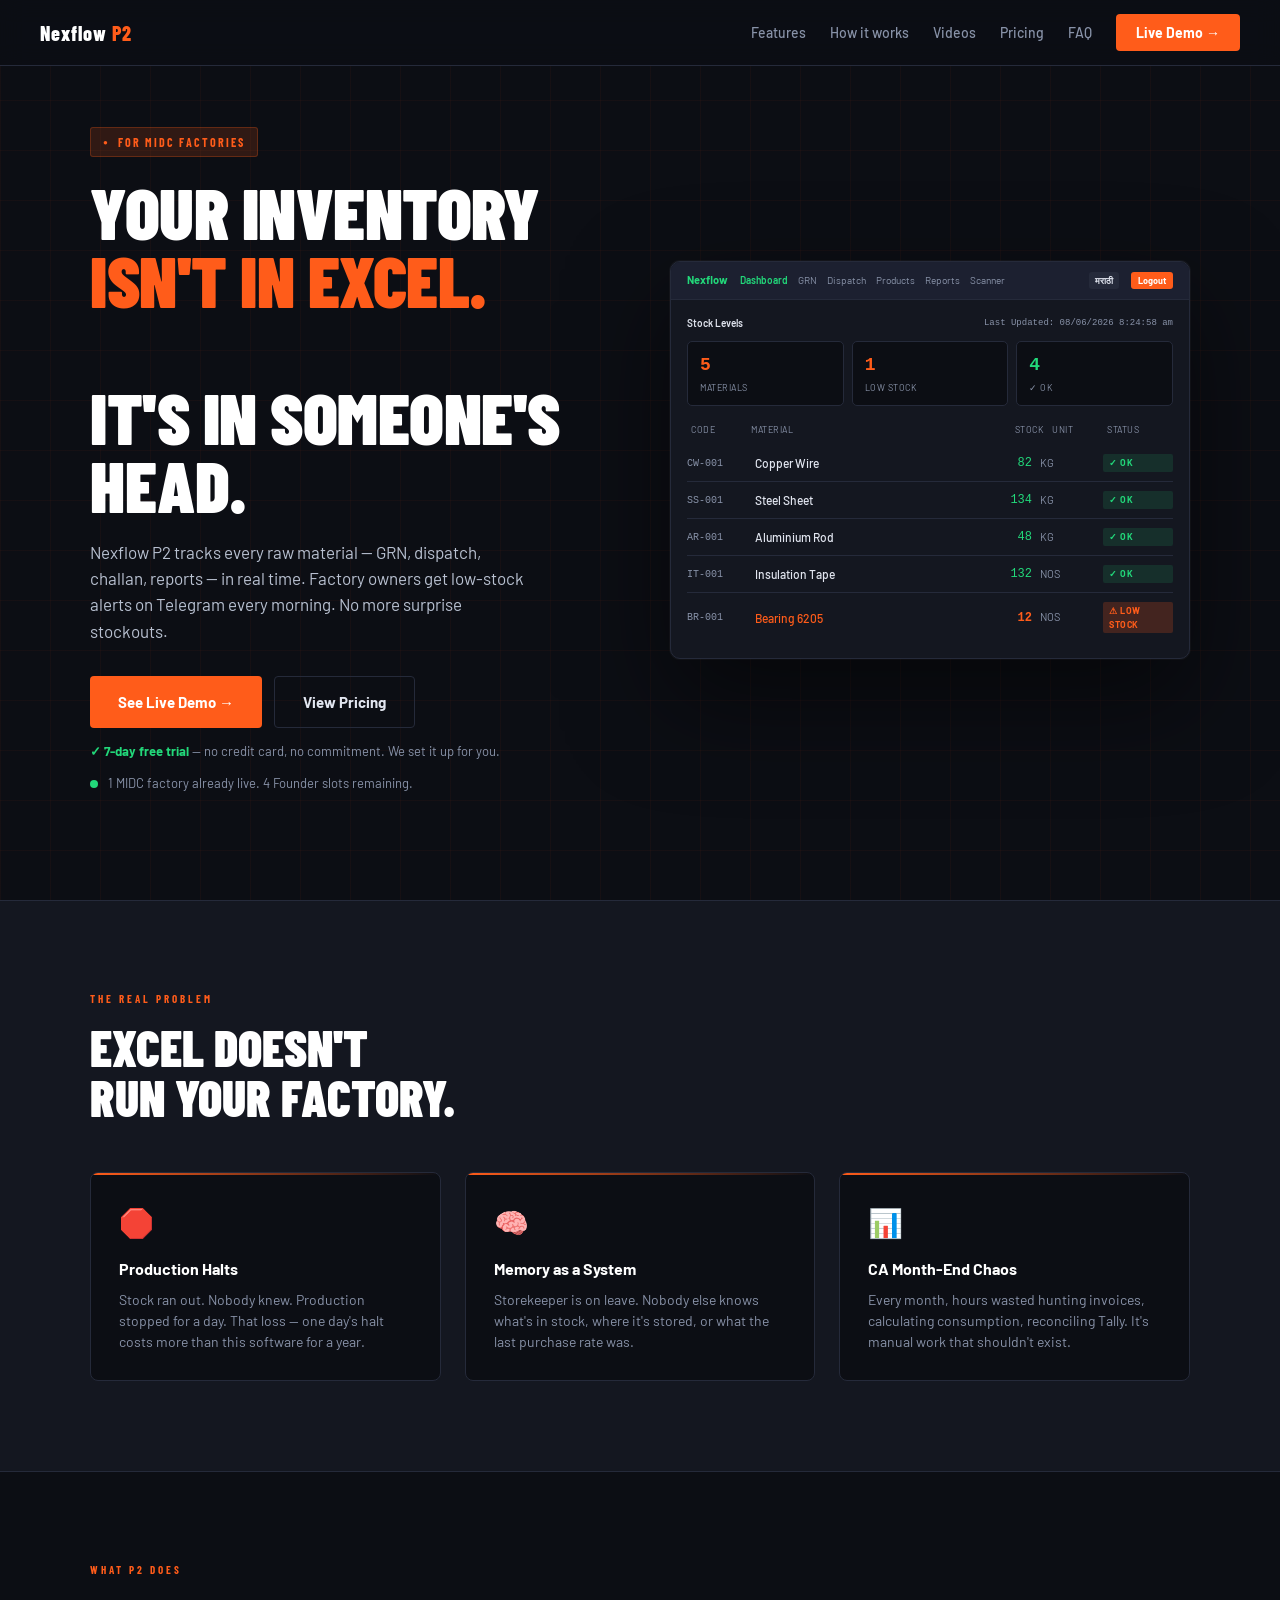
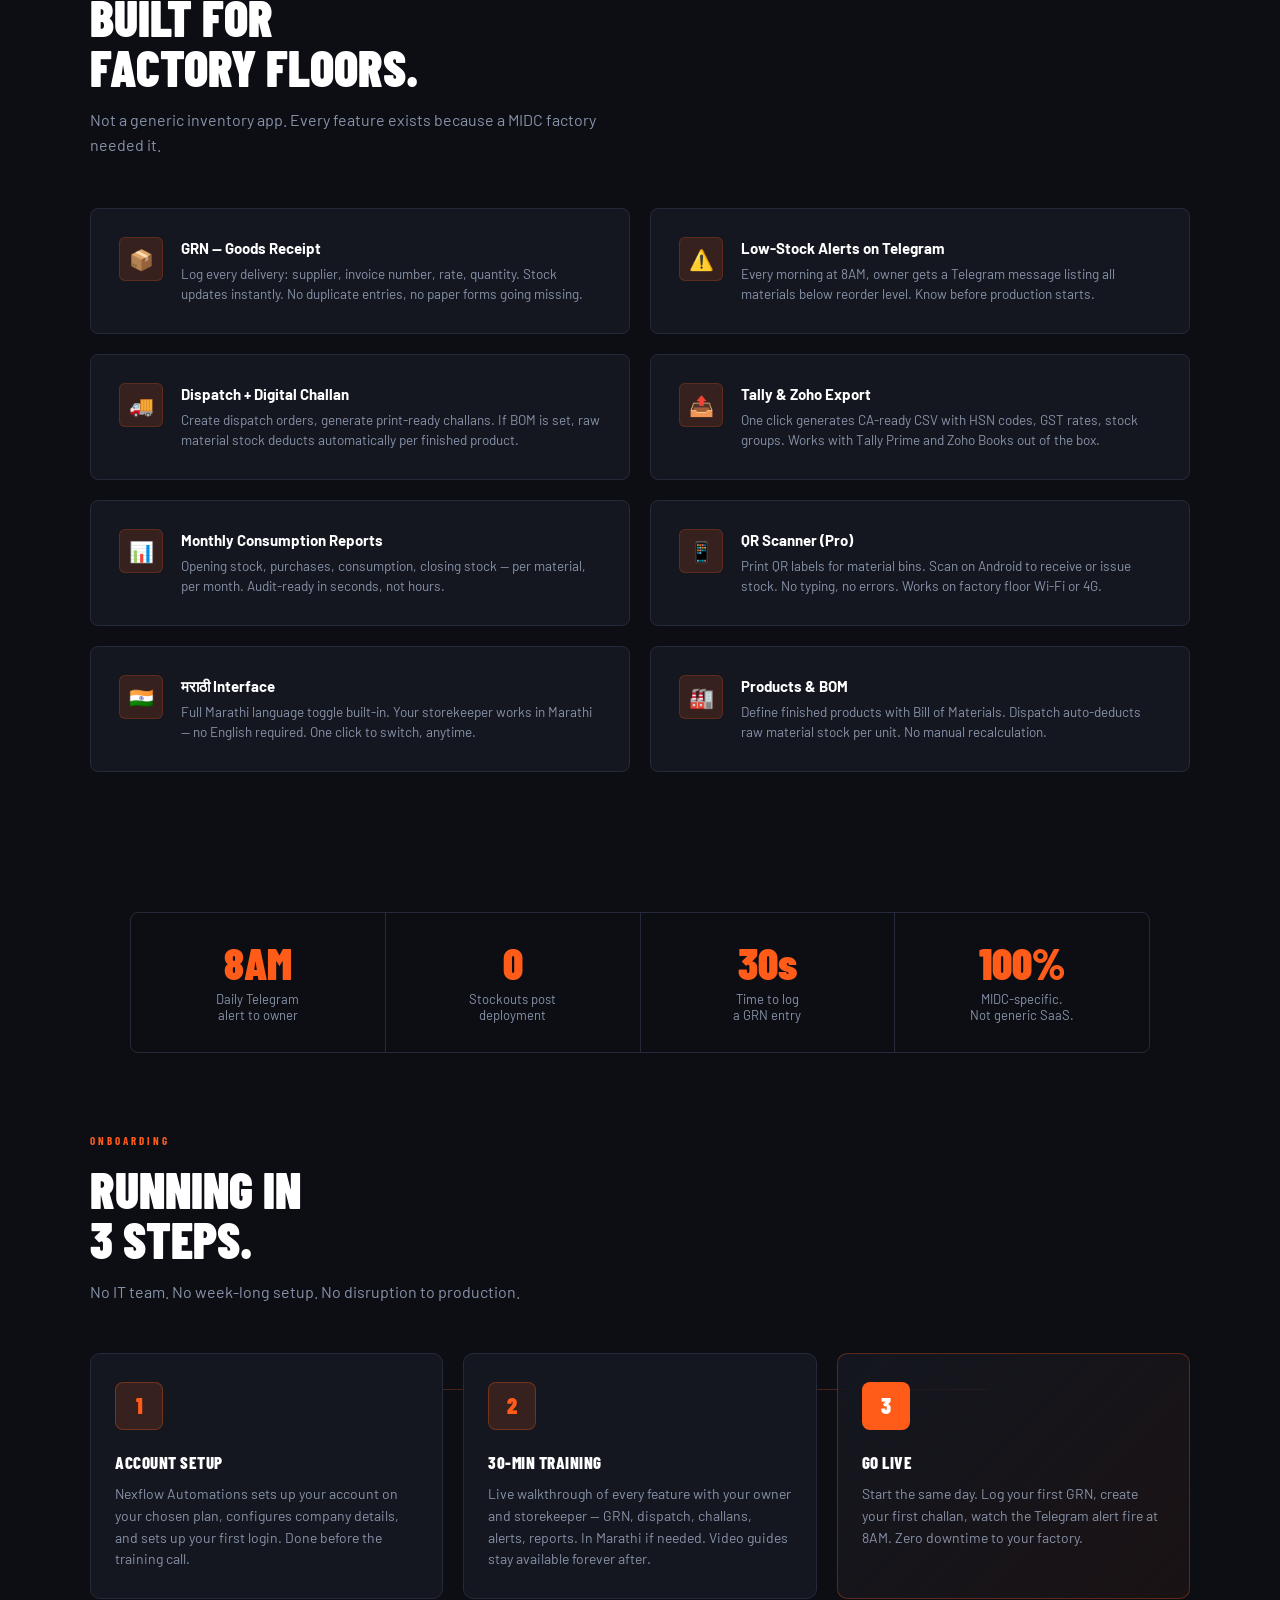
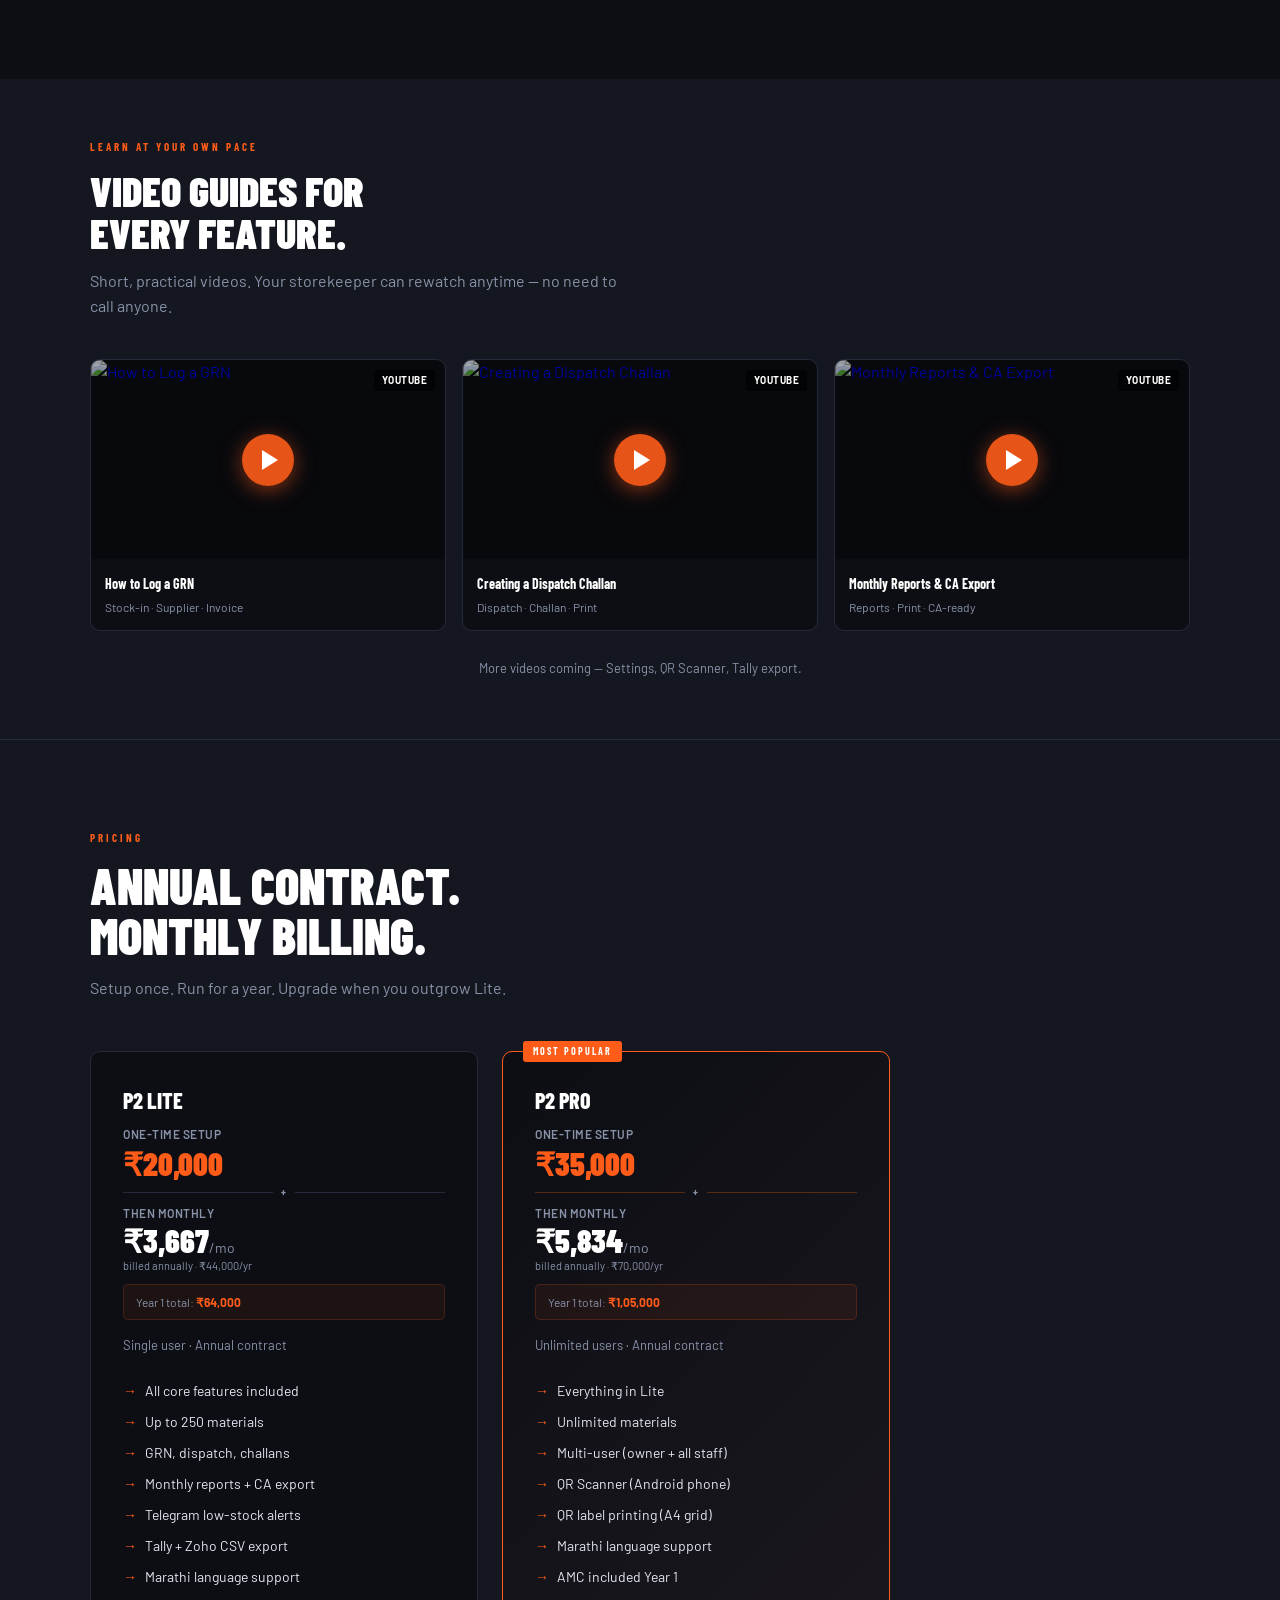
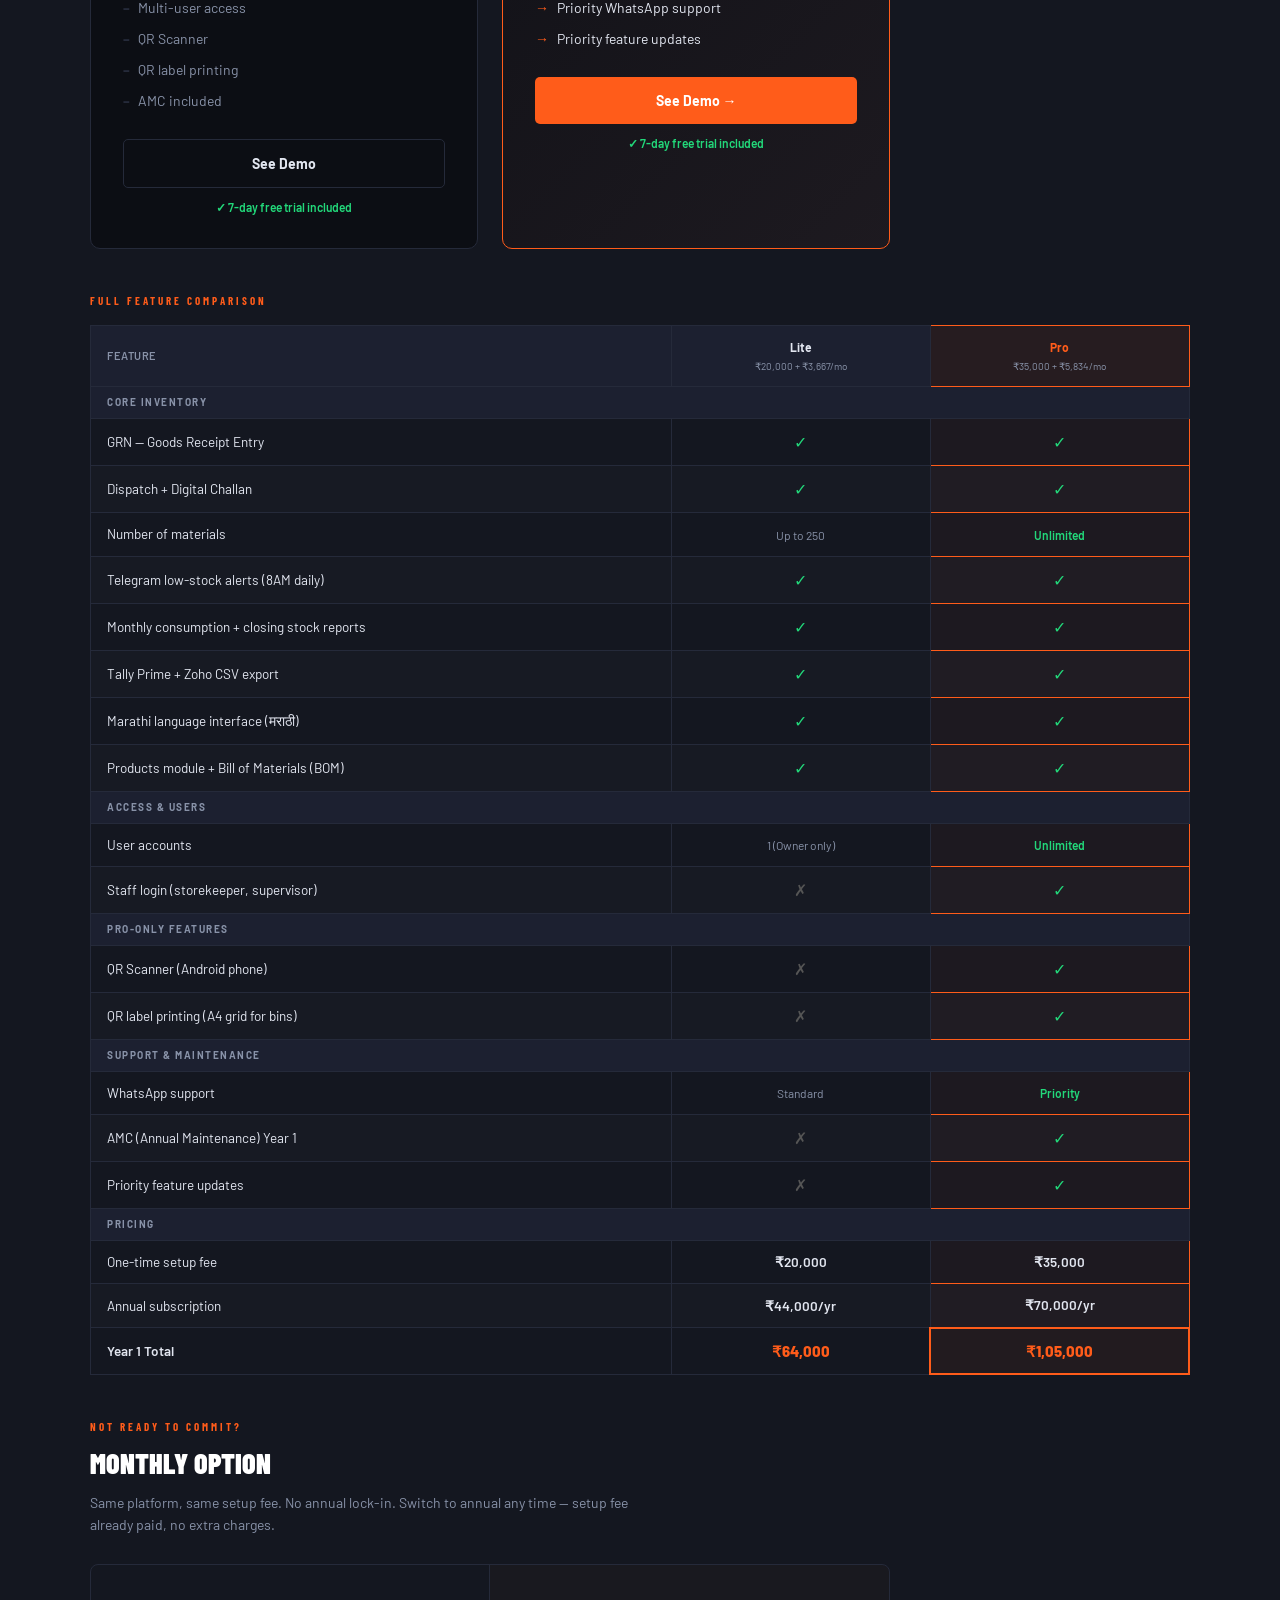
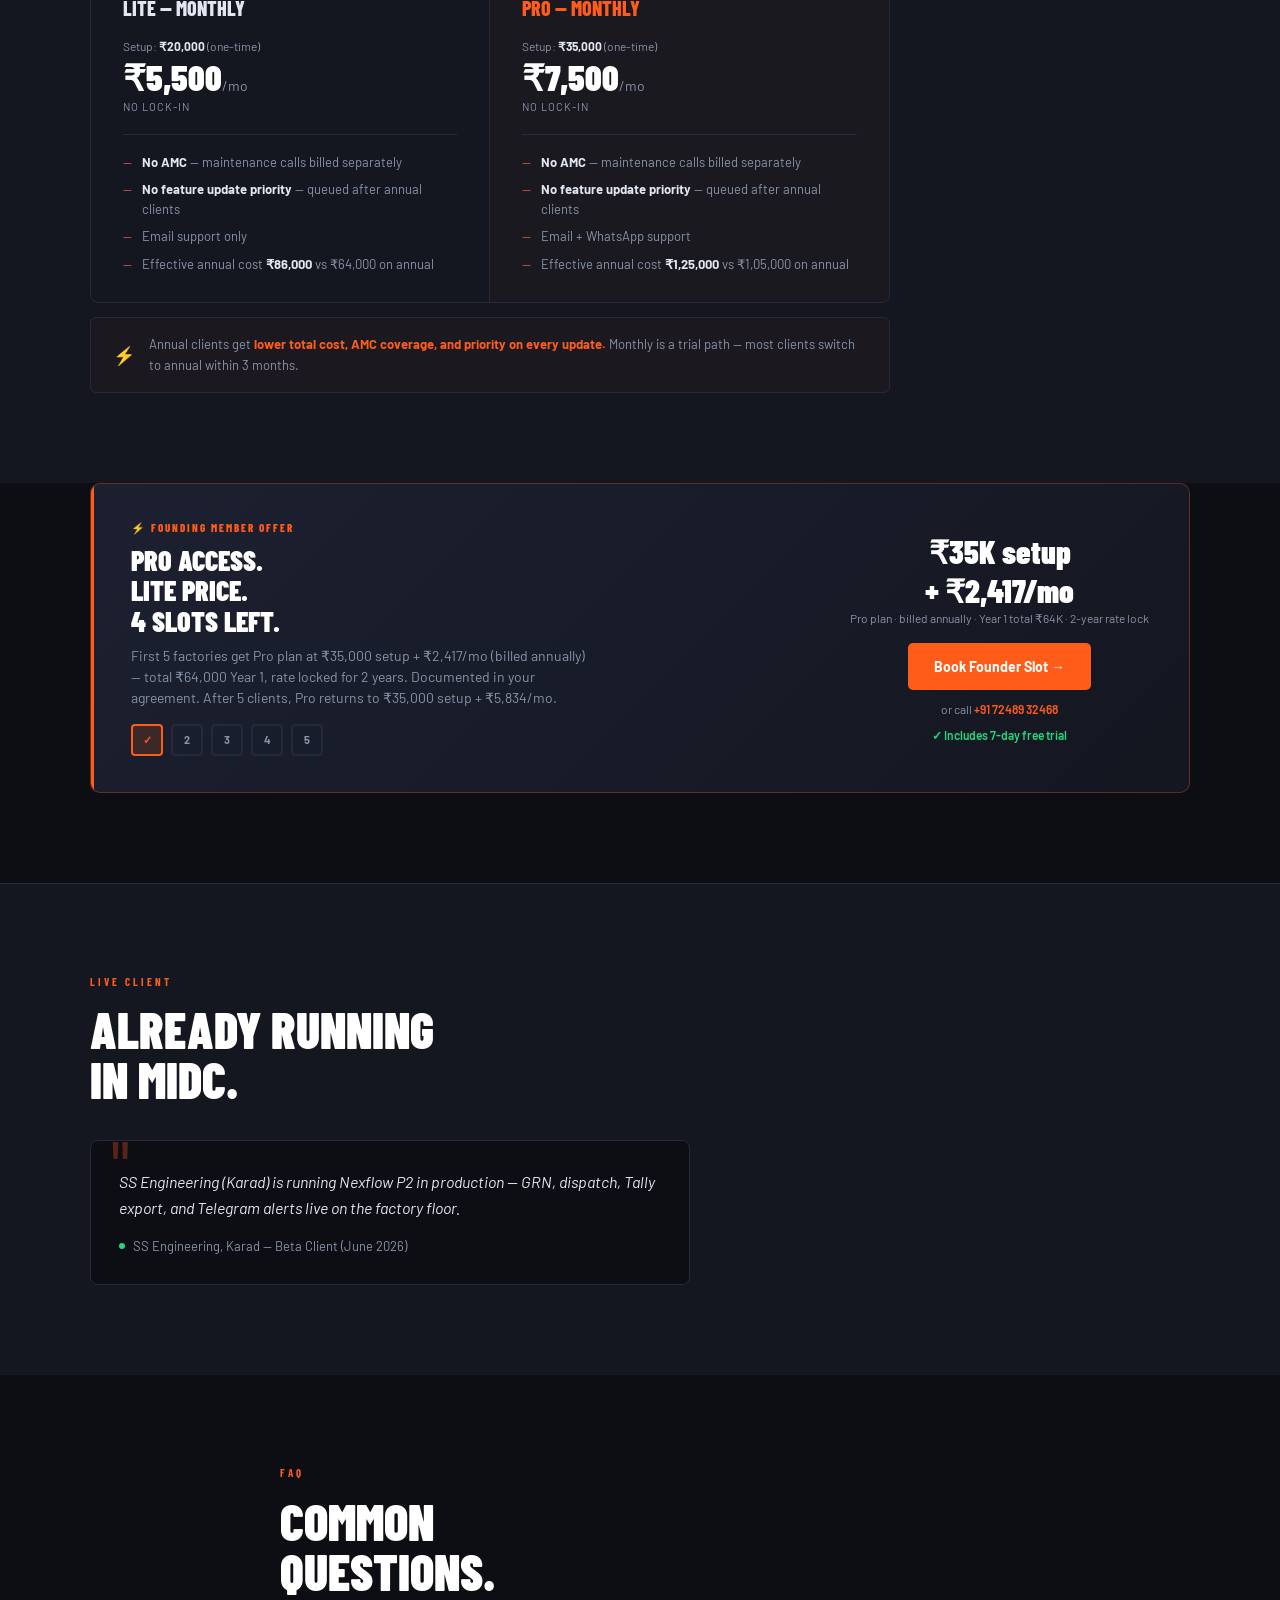
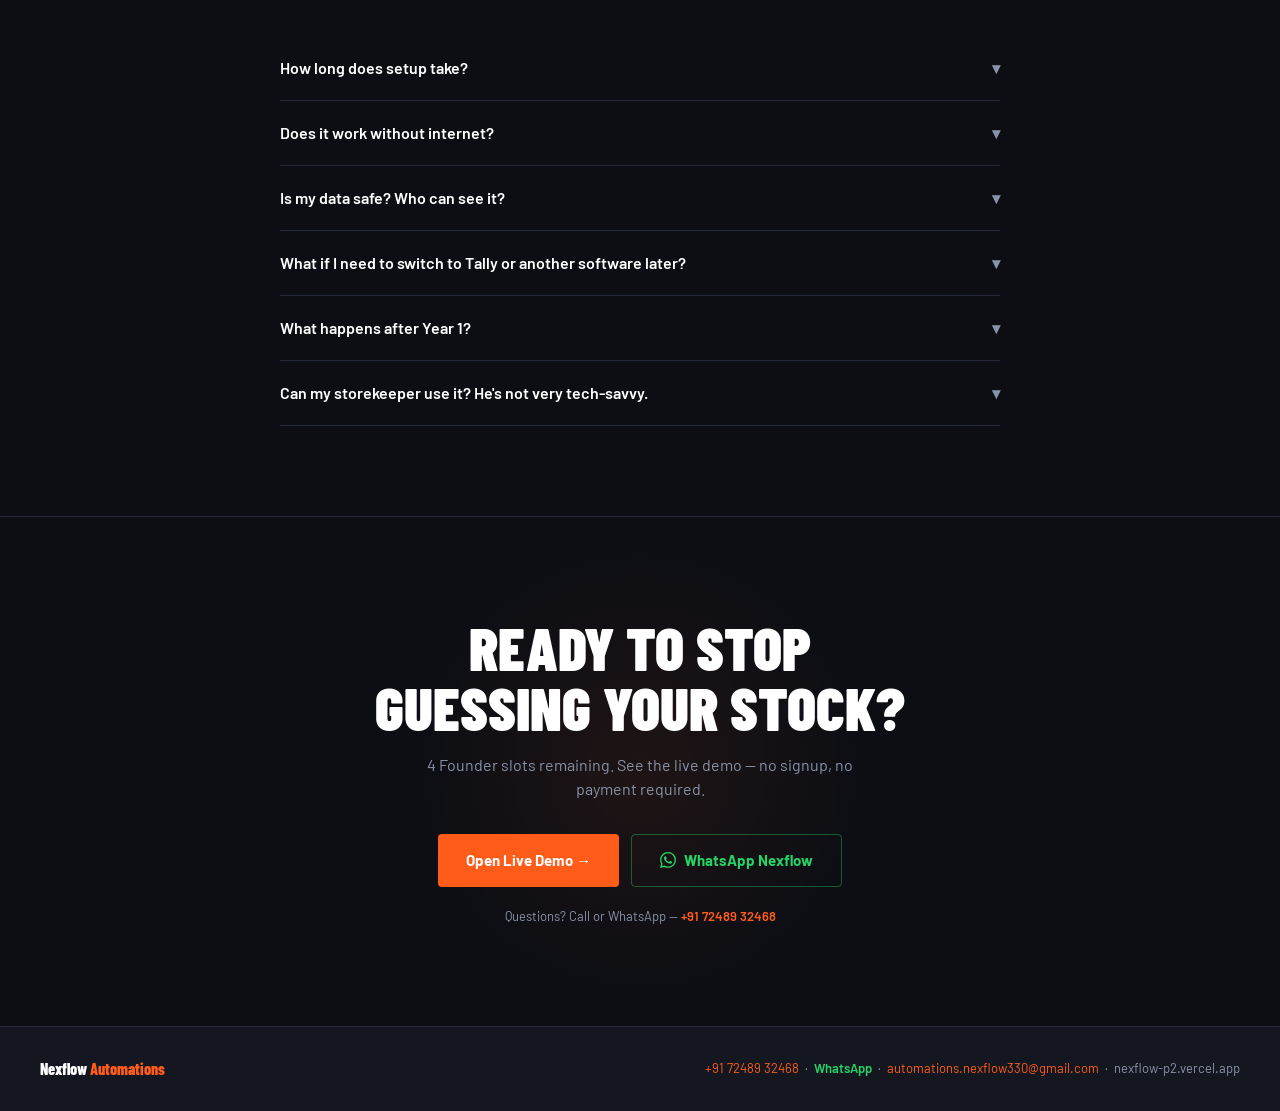
==== index.html @ a116bdf0 "Update index.html with pricing cards" ====
<!DOCTYPE html>
<html lang="en">
<head>
<meta charset="UTF-8">
<meta name="viewport" content="width=device-width, initial-scale=1.0">
<title>Nexflow P2 — Raw Material Tracker for MIDC Factories</title>
<meta name="description" content="Stop losing money to stockouts and ghost inventory. Raw Material & Inventory Tracker built for MIDC manufacturing factories.">
<style>
  @import url('https://fonts.googleapis.com/css2?family=Barlow:ital,wght@0,400;0,500;0,600;0,700;0,800;0,900;1,700&family=Barlow+Condensed:wght@500;600;700;800;900&display=swap');

  :root {
    --bg: #0c0e14;
    --surface: #141720;
    --surface2: #1c2030;
    --border: #252a3a;
    --orange: #ff5c1a;
    --orange2: #e84400;
    --orange-glow: rgba(255,92,26,0.15);
    --text: #e2e6f0;
    --mid: #8892a8;
    --light: #b8c0d0;
    --white: #ffffff;
    --green: #22d87a;
    --font: 'Barlow', sans-serif;
    --condensed: 'Barlow Condensed', sans-serif;
  }

  * { margin: 0; padding: 0; box-sizing: border-box; }
  html { scroll-behavior: smooth; }
  
  body {
    background: var(--bg);
    color: var(--text);
    font-family: var(--font);
    overflow-x: hidden;
    line-height: 1.5;
  }

  /* NAV */
  nav {
    position: fixed;
    top: 0; left: 0; right: 0;
    z-index: 100;
    padding: 14px 40px;
    display: flex;
    align-items: center;
    justify-content: space-between;
    background: rgba(12,14,20,0.9);
    backdrop-filter: blur(12px);
    border-bottom: 1px solid var(--border);
  }
  .nav-logo {
    font-family: var(--condensed);
    font-weight: 800;
    font-size: 20px;
    color: var(--white);
    letter-spacing: 1px;
    text-decoration: none;
  }
  .nav-logo span { color: var(--orange); }
  .nav-links { display: flex; align-items: center; gap: 24px; }
  .nav-links a {
    color: var(--mid);
    text-decoration: none;
    font-size: 14px;
    font-weight: 500;
    transition: color 0.2s;
  }
  .nav-links a:hover { color: var(--text); }
  .nav-cta {
    background: var(--orange);
    color: white !important;
    padding: 8px 20px;
    border-radius: 4px;
    font-weight: 700 !important;
    transition: background 0.2s !important;
  }
  .nav-cta:hover { background: var(--orange2) !important; color: white !important; }

  /* HERO */
  .hero {
    min-height: 100vh;
    display: flex;
    align-items: center;
    padding: 100px 40px 80px;
    position: relative;
    overflow: hidden;
  }

  /* Grid texture */
  .hero::before {
    content: '';
    position: absolute;
    inset: 0;
    background-image:
      linear-gradient(rgba(255,92,26,0.04) 1px, transparent 1px),
      linear-gradient(90deg, rgba(255,92,26,0.04) 1px, transparent 1px);
    background-size: 50px 50px;
    pointer-events: none;
  }

  .hero-inner {
    max-width: 1100px;
    margin: 0 auto;
    width: 100%;
    display: grid;
    grid-template-columns: 1fr 1fr;
    gap: 60px;
    align-items: center;
    position: relative;
    z-index: 1;
  }

  .hero-eyebrow {
    display: inline-flex;
    align-items: center;
    gap: 8px;
    font-family: var(--condensed);
    font-size: 12px;
    font-weight: 700;
    letter-spacing: 2px;
    text-transform: uppercase;
    color: var(--orange);
    background: var(--orange-glow);
    border: 1px solid rgba(255,92,26,0.25);
    padding: 5px 12px;
    border-radius: 3px;
    margin-bottom: 20px;
  }
  .hero-eyebrow::before { content: '●'; font-size: 8px; animation: blink 1.5s infinite; }
  @keyframes blink { 0%,100%{opacity:1} 50%{opacity:0.2} }

  .hero-headline {
    font-family: var(--condensed);
    font-weight: 900;
    font-size: clamp(42px, 6vw, 72px);
    line-height: 0.95;
    color: var(--white);
    letter-spacing: -0.5px;
    margin-bottom: 20px;
    text-transform: uppercase;
  }
  .hero-headline em {
    color: var(--orange);
    font-style: normal;
    display: block;
  }

  .hero-sub {
    font-size: 17px;
    color: var(--light);
    line-height: 1.55;
    margin-bottom: 32px;
    font-weight: 400;
    max-width: 440px;
  }

  .hero-actions { display: flex; gap: 12px; flex-wrap: wrap; }
  .btn-hero {
    display: inline-flex;
    align-items: center;
    gap: 8px;
    padding: 14px 28px;
    border-radius: 4px;
    font-family: var(--font);
    font-size: 15px;
    font-weight: 700;
    cursor: pointer;
    text-decoration: none;
    transition: all 0.2s;
    border: none;
  }
  .btn-hero-primary {
    background: var(--orange);
    color: white;
  }
  .btn-hero-primary:hover { background: var(--orange2); transform: translateY(-1px); box-shadow: 0 8px 30px rgba(255,92,26,0.35); }
  .btn-hero-ghost {
    background: none;
    color: var(--text);
    border: 1px solid var(--border);
  }
  .btn-hero-ghost:hover { border-color: var(--mid); }

  /* HERO VISUAL */
  .hero-visual {
    position: relative;
  }
  .dashboard-mock {
    background: var(--surface);
    border: 1px solid var(--border);
    border-radius: 10px;
    overflow: hidden;
    box-shadow: 0 40px 100px rgba(0,0,0,0.5), 0 0 0 1px rgba(255,255,255,0.04);
  }
  .mock-topbar {
    background: var(--surface2);
    padding: 10px 16px;
    display: flex;
    align-items: center;
    gap: 8px;
    border-bottom: 1px solid var(--border);
  }
  .mock-dot { width: 9px; height: 9px; border-radius: 50%; }
  .mock-url {
    background: var(--bg);
    border-radius: 4px;
    padding: 4px 12px;
    font-size: 11px;
    color: var(--mid);
    font-family: monospace;
    flex: 1;
    text-align: center;
  }
  .mock-body { padding: 16px; }
  .mock-title { font-family: var(--condensed); font-weight: 700; font-size: 13px; color: var(--white); margin-bottom: 12px; letter-spacing: 0.5px; text-transform: uppercase; }
  .mock-row {
    display: grid;
    grid-template-columns: 1fr auto auto;
    align-items: center;
    gap: 8px;
    padding: 9px 0;
    border-bottom: 1px solid var(--border);
    font-size: 12px;
  }
  .mock-row:last-child { border-bottom: none; }
  .mock-mat { color: var(--text); font-weight: 500; }
  .mock-stock { font-family: monospace; font-size: 12px; }
  .mock-stock.low { color: var(--orange); font-weight: 700; }
  .mock-stock.ok { color: var(--green); }
  .mock-badge {
    font-size: 9px;
    font-weight: 700;
    padding: 2px 6px;
    border-radius: 2px;
    text-transform: uppercase;
    letter-spacing: 0.5px;
  }
  .mock-badge.alert { background: rgba(255,92,26,0.2); color: var(--orange); }
  .mock-badge.good { background: rgba(34,216,122,0.12); color: var(--green); }
  .mock-stat-row {
    display: grid;
    grid-template-columns: repeat(3, 1fr);
    gap: 8px;
    margin-bottom: 12px;
  }
  .mock-stat {
    background: var(--bg);
    border-radius: 5px;
    padding: 10px 12px;
    border: 1px solid var(--border);
  }
  .mock-stat-num { font-family: monospace; font-size: 18px; font-weight: 700; color: var(--orange); }
  .mock-stat-lbl { font-size: 9px; color: var(--mid); text-transform: uppercase; margin-top: 2px; letter-spacing: 0.5px; }

  /* GLOW behind mock */
  .hero-visual::before {
    content: '';
    position: absolute;
    width: 300px; height: 300px;
    background: radial-gradient(circle, rgba(255,92,26,0.2) 0%, transparent 70%);
    top: 50%; left: 50%;
    transform: translate(-50%, -50%);
    pointer-events: none;
    z-index: -1;
  }

  .hero-clients {
    display: flex;
    align-items: center;
    gap: 10px;
    margin-top: 24px;
    font-size: 13px;
    color: var(--mid);
  }
  .client-dot { width: 8px; height: 8px; border-radius: 50%; background: var(--green); }

  /* SECTION DEFAULTS */
  section { padding: 90px 40px; }
  .section-inner { max-width: 1100px; margin: 0 auto; }
  .section-eyebrow {
    font-family: var(--condensed);
    font-size: 11px;
    font-weight: 700;
    letter-spacing: 3px;
    text-transform: uppercase;
    color: var(--orange);
    margin-bottom: 14px;
  }
  .section-title {
    font-family: var(--condensed);
    font-weight: 900;
    font-size: clamp(30px, 4vw, 50px);
    text-transform: uppercase;
    color: var(--white);
    line-height: 1.0;
    margin-bottom: 16px;
  }
  .section-sub { font-size: 16px; color: var(--mid); max-width: 540px; line-height: 1.55; }

  /* PROBLEM SECTION */
  .problem-section { background: var(--surface); border-top: 1px solid var(--border); border-bottom: 1px solid var(--border); }
  .problem-grid {
    display: grid;
    grid-template-columns: repeat(3, 1fr);
    gap: 24px;
    margin-top: 50px;
  }
  .problem-card {
    padding: 28px;
    border: 1px solid var(--border);
    border-radius: 8px;
    background: var(--bg);
    position: relative;
    overflow: hidden;
  }
  .problem-card::before {
    content: '';
    position: absolute;
    top: 0; left: 0; right: 0;
    height: 2px;
    background: linear-gradient(90deg, var(--orange), transparent);
  }
  .problem-icon { font-size: 28px; margin-bottom: 14px; }
  .problem-title { font-weight: 700; font-size: 16px; color: var(--white); margin-bottom: 8px; }
  .problem-text { font-size: 14px; color: var(--mid); line-height: 1.5; }

  /* FEATURES SECTION */
  .features-grid {
    display: grid;
    grid-template-columns: repeat(2, 1fr);
    gap: 20px;
    margin-top: 50px;
  }
  .feat-card {
    background: var(--surface);
    border: 1px solid var(--border);
    border-radius: 8px;
    padding: 28px;
    display: flex;
    gap: 18px;
    transition: border-color 0.2s, transform 0.2s;
  }
  .feat-card:hover { border-color: rgba(255,92,26,0.3); transform: translateY(-2px); }
  .feat-icon-wrap {
    width: 44px; height: 44px;
    background: var(--orange-glow);
    border: 1px solid rgba(255,92,26,0.2);
    border-radius: 6px;
    display: flex;
    align-items: center;
    justify-content: center;
    font-size: 20px;
    flex-shrink: 0;
  }
  .feat-info {}
  .feat-title { font-weight: 700; font-size: 15px; color: var(--white); margin-bottom: 5px; }
  .feat-text { font-size: 13.5px; color: var(--mid); line-height: 1.5; }

  /* PRICING SECTION */
  #pricing { background: var(--surface); border-top: 1px solid var(--border); }
  .pricing-grid {
    display: grid;
    grid-template-columns: 1fr 1fr;
    gap: 24px;
    margin-top: 50px;
    max-width: 800px;
  }
  .price-card {
    background: var(--bg);
    border: 1px solid var(--border);
    border-radius: 10px;
    padding: 32px;
    position: relative;
  }
  .price-card.featured {
    border-color: var(--orange);
    background: linear-gradient(135deg, var(--bg), rgba(255,92,26,0.04));
  }
  .price-card-label {
    position: absolute;
    top: -11px;
    left: 20px;
    background: var(--orange);
    color: white;
    font-family: var(--condensed);
    font-weight: 700;
    font-size: 10px;
    letter-spacing: 2px;
    text-transform: uppercase;
    padding: 3px 10px;
    border-radius: 3px;
  }
  .price-name {
    font-family: var(--condensed);
    font-weight: 800;
    font-size: 22px;
    text-transform: uppercase;
    color: var(--white);
    margin-bottom: 8px;
  }
  .price-amount {
    font-family: var(--condensed);
    font-weight: 900;
    font-size: 48px;
    color: var(--orange);
    line-height: 1;
    margin-bottom: 4px;
  }
  .price-detail { font-size: 13px; color: var(--mid); margin-bottom: 24px; }
  .price-features { list-style: none; display: flex; flex-direction: column; gap: 10px; margin-bottom: 28px; }
  .price-features li { display: flex; align-items: flex-start; gap: 8px; font-size: 14px; color: var(--text); }
  .price-features li::before { content: '→'; color: var(--orange); font-weight: 700; flex-shrink: 0; }
  .price-features li.excluded { color: var(--mid); }
  .price-features li.excluded::before { content: '–'; color: var(--border); }
  .price-btn {
    display: block;
    width: 100%;
    padding: 13px;
    text-align: center;
    border-radius: 5px;
    font-family: var(--font);
    font-size: 14px;
    font-weight: 700;
    cursor: pointer;
    text-decoration: none;
    transition: all 0.2s;
    border: none;
  }
  .price-btn-primary { background: var(--orange); color: white; }
  .price-btn-primary:hover { background: var(--orange2); }
  .price-btn-ghost { background: none; color: var(--text); border: 1px solid var(--border); }
  .price-btn-ghost:hover { border-color: var(--mid); }

  /* FOUNDER BANNER */
  .founder-section { padding: 0 40px 90px; }
  .founder-banner {
    max-width: 1100px;
    margin: 0 auto;
    background: linear-gradient(135deg, var(--surface2), var(--surface));
    border: 1px solid rgba(255,92,26,0.3);
    border-radius: 10px;
    padding: 36px 40px;
    display: flex;
    align-items: center;
    justify-content: space-between;
    gap: 30px;
    position: relative;
    overflow: hidden;
  }
  .founder-banner::before {
    content: '';
    position: absolute;
    top: 0; left: 0; bottom: 0;
    width: 3px;
    background: var(--orange);
  }
  .founder-tag {
    font-family: var(--condensed);
    font-weight: 800;
    font-size: 11px;
    letter-spacing: 2px;
    text-transform: uppercase;
    color: var(--orange);
    margin-bottom: 8px;
  }
  .founder-headline {
    font-family: var(--condensed);
    font-weight: 900;
    font-size: 28px;
    text-transform: uppercase;
    color: var(--white);
    line-height: 1.1;
  }
  .founder-sub { font-size: 14px; color: var(--mid); margin-top: 8px; max-width: 460px; line-height: 1.5; }
  .founder-slots {
    display: flex;
    gap: 8px;
    margin-top: 16px;
  }
  .slot {
    width: 32px; height: 32px;
    border-radius: 4px;
    border: 2px solid;
    display: flex; align-items: center; justify-content: center;
    font-size: 11px; font-weight: 700;
  }
  .slot.used { border-color: var(--orange); background: var(--orange-glow); color: var(--orange); }
  .slot.open { border-color: var(--border); color: var(--mid); }
  .founder-action { flex-shrink: 0; text-align: center; }
  .founder-price { font-family: var(--condensed); font-size: 42px; font-weight: 900; color: var(--white); line-height: 1; }
  .founder-price-label { font-size: 12px; color: var(--mid); margin-bottom: 16px; }
  .founder-cta {
    display: inline-flex;
    align-items: center;
    gap: 8px;
    background: var(--orange);
    color: white;
    padding: 13px 26px;
    border-radius: 5px;
    font-weight: 700;
    text-decoration: none;
    font-size: 14px;
    transition: background 0.2s;
    white-space: nowrap;
  }
  .founder-cta:hover { background: var(--orange2); }

  /* SOCIAL PROOF */
  .proof-section { background: var(--surface); border-top: 1px solid var(--border); }
  .testimonial {
    background: var(--bg);
    border: 1px solid var(--border);
    border-radius: 8px;
    padding: 28px;
    max-width: 600px;
    position: relative;
  }
  .testimonial::before {
    content: '"';
    font-family: var(--condensed);
    font-size: 80px;
    color: var(--orange);
    position: absolute;
    top: -15px;
    left: 20px;
    line-height: 1;
    opacity: 0.3;
  }
  .testimonial-text { font-size: 16px; color: var(--text); line-height: 1.6; font-style: italic; margin-bottom: 16px; }
  .testimonial-attr { font-size: 13px; color: var(--mid); display: flex; align-items: center; gap: 8px; }
  .testimonial-dot { width: 6px; height: 6px; border-radius: 50%; background: var(--green); }

  /* STATS */
  .stats-row {
    display: flex;
    gap: 0;
    border: 1px solid var(--border);
    border-radius: 8px;
    overflow: hidden;
    margin-top: 50px;
  }
  .stat-item {
    flex: 1;
    padding: 28px;
    text-align: center;
    border-right: 1px solid var(--border);
  }
  .stat-item:last-child { border-right: none; }
  .stat-n {
    font-family: var(--condensed);
    font-weight: 900;
    font-size: 44px;
    color: var(--orange);
    line-height: 1;
  }
  .stat-l { font-size: 13px; color: var(--mid); margin-top: 6px; line-height: 1.3; }

  /* FAQ */
  .faq-item {
    border-bottom: 1px solid var(--border);
    padding: 20px 0;
  }
  .faq-q {
    font-size: 16px;
    font-weight: 600;
    color: var(--white);
    cursor: pointer;
    display: flex;
    align-items: center;
    justify-content: space-between;
    gap: 16px;
    user-select: none;
  }
  .faq-q:hover { color: var(--text); }
  .faq-arrow { color: var(--mid); flex-shrink: 0; transition: transform 0.2s; }
  .faq-item.open .faq-arrow { transform: rotate(180deg); color: var(--orange); }
  .faq-a { display: none; font-size: 14.5px; color: var(--mid); line-height: 1.6; padding-top: 12px; }
  .faq-item.open .faq-a { display: block; }

  /* CTA SECTION */
  .cta-section {
    background: var(--bg);
    text-align: center;
    padding: 100px 40px;
    border-top: 1px solid var(--border);
    position: relative;
    overflow: hidden;
  }
  .cta-section::before {
    content: '';
    position: absolute;
    width: 500px; height: 500px;
    background: radial-gradient(circle, rgba(255,92,26,0.08) 0%, transparent 65%);
    top: 50%; left: 50%;
    transform: translate(-50%, -50%);
  }
  .cta-inner { position: relative; z-index: 1; }
  .cta-title {
    font-family: var(--condensed);
    font-weight: 900;
    font-size: clamp(36px, 5vw, 60px);
    text-transform: uppercase;
    color: var(--white);
    line-height: 1;
    margin-bottom: 16px;
  }
  .cta-sub { font-size: 16px; color: var(--mid); max-width: 480px; margin: 0 auto 32px; line-height: 1.55; }
  .cta-actions { display: flex; justify-content: center; gap: 12px; flex-wrap: wrap; }

  /* FOOTER */
  footer {
    background: var(--surface);
    border-top: 1px solid var(--border);
    padding: 30px 40px;
    display: flex;
    align-items: center;
    justify-content: space-between;
    flex-wrap: wrap;
    gap: 12px;
  }
  .footer-brand { font-family: var(--condensed); font-weight: 800; font-size: 16px; color: var(--white); }
  .footer-brand span { color: var(--orange); }
  .footer-right { font-size: 13px; color: var(--mid); }

  /* HAMBURGER */
  .nav-hamburger {
    display: none;
    background: none;
    border: 1px solid var(--border);
    color: var(--mid);
    font-size: 20px;
    padding: 6px 10px;
    border-radius: 4px;
    cursor: pointer;
    line-height: 1;
  }
  .nav-mobile-drawer {
    display: none;
    position: fixed;
    top: 53px; left: 0; right: 0;
    background: rgba(12,14,20,0.98);
    backdrop-filter: blur(14px);
    border-bottom: 1px solid var(--border);
    flex-direction: column;
    padding: 16px 20px 20px;
    gap: 4px;
    z-index: 99;
  }
  .nav-mobile-drawer.open { display: flex; }
  .nav-mobile-drawer a {
    color: var(--mid);
    text-decoration: none;
    font-size: 15px;
    font-weight: 600;
    padding: 12px 0;
    border-bottom: 1px solid var(--border);
    transition: color 0.15s;
  }
  .nav-mobile-drawer a:last-child { border-bottom: none; }
  .nav-mobile-drawer a:hover { color: var(--text); }
  .nav-mobile-drawer .nav-cta {
    background: var(--orange);
    color: white !important;
    text-align: center;
    padding: 13px;
    border-radius: 4px;
    margin-top: 8px;
    border-bottom: none;
  }

  /* RESPONSIVE — tablet */
  @media (max-width: 900px) {
    .pricing-grid { max-width: 100%; }
  }

  /* RESPONSIVE — mobile */
  @media (max-width: 768px) {
    /* Nav */
    nav { padding: 12px 20px; }
    .nav-links { display: none; }
    .nav-hamburger { display: block; }

    /* Sections */
    section { padding: 60px 20px; }
    .hero { padding: 80px 20px 60px; min-height: auto; }
    .hero-inner { grid-template-columns: 1fr; gap: 36px; }
    .hero-headline { font-size: clamp(36px, 10vw, 56px); }
    .hero-sub { font-size: 15px; max-width: 100%; }
    .hero-actions { flex-direction: column; }
    .btn-hero { width: 100%; justify-content: center; padding: 16px; font-size: 16px; }

    /* Hide dashboard mock on small phones — saves scroll */
    .hero-visual { display: none; }

    /* Problem */
    .problem-grid { grid-template-columns: 1fr; gap: 14px; }

    /* Features */
    .features-grid { grid-template-columns: 1fr; }
    .feat-card { padding: 20px; }

    /* Pricing */
    .pricing-grid { grid-template-columns: 1fr; }
    .price-card { padding: 24px 20px; }

    /* Founder */
    .founder-section { padding: 0 20px 60px; }
    .founder-banner { flex-direction: column; text-align: center; padding: 28px 20px; gap: 24px; }
    .founder-sub { max-width: 100%; }
    .founder-slots { justify-content: center; }
    .founder-cta { width: 100%; justify-content: center; }

    /* Stats */
    .stats-row { flex-direction: column; }
    .stat-item { border-right: none; border-bottom: 1px solid var(--border); padding: 20px; }
    .stat-item:last-child { border-bottom: none; }
    .stat-n { font-size: 36px; }

    /* FAQ */
    .faq-q { font-size: 15px; }

    /* CTA */
    .cta-section { padding: 70px 20px; }
    .cta-actions { flex-direction: column; align-items: center; }
    .cta-actions .btn-hero { width: 100%; max-width: 320px; justify-content: center; }

    /* Footer */
    footer { flex-direction: column; text-align: center; padding: 24px 20px; gap: 8px; }
    .footer-right { font-size: 12px; line-height: 1.8; }

    /* Demo modal */
    .demo-modal { padding: 24px 18px; }
    .demo-cred-value { font-size: 12px; word-break: break-all; }
  }

  @media (max-width: 768px) {
    #how-it-works { padding: 60px 20px !important; }
    #how-it-works .section-inner > div[style*="grid-template-columns: repeat(3"] { grid-template-columns: 1fr !important; }
    #videos { padding: 60px 20px !important; }
    #videos .section-inner > div[style*="grid-template-columns: repeat(3"] { grid-template-columns: 1fr !important; }
  }

  @media (max-width: 480px) {
    .hero-headline { font-size: clamp(32px, 9vw, 48px); }
    .section-title  { font-size: clamp(26px, 8vw, 40px); }
    nav { padding: 10px 16px; }
    .nav-logo { font-size: 17px; }
  }
  /* DEMO MODAL */
  .demo-modal-overlay {
    display: none;
    position: fixed;
    inset: 0;
    background: rgba(0,0,0,0.75);
    z-index: 999;
    align-items: center;
    justify-content: center;
    backdrop-filter: blur(4px);
  }
  .demo-modal-overlay.active { display: flex; }
  .demo-modal {
    background: var(--surface);
    border: 1px solid var(--border);
    border-radius: 10px;
    padding: 36px;
    max-width: 420px;
    width: 90%;
    position: relative;
  }
  .demo-modal-close {
    position: absolute;
    top: 14px; right: 16px;
    background: none;
    border: none;
    color: var(--mid);
    font-size: 20px;
    cursor: pointer;
    line-height: 1;
  }
  .demo-modal-close:hover { color: var(--text); }
  .demo-modal-eyebrow {
    font-family: var(--condensed);
    font-size: 10px;
    font-weight: 700;
    letter-spacing: 3px;
    text-transform: uppercase;
    color: var(--orange);
    margin-bottom: 8px;
  }
  .demo-modal-title {
    font-family: var(--condensed);
    font-weight: 900;
    font-size: 26px;
    text-transform: uppercase;
    color: var(--white);
    margin-bottom: 6px;
  }
  .demo-modal-sub {
    font-size: 13px;
    color: var(--mid);
    margin-bottom: 24px;
    line-height: 1.5;
  }
  .demo-cred-block {
    background: var(--bg);
    border: 1px solid var(--border);
    border-radius: 6px;
    padding: 14px 16px;
    margin-bottom: 10px;
    display: flex;
    align-items: center;
    justify-content: space-between;
    gap: 12px;
  }
  .demo-cred-label {
    font-size: 10px;
    font-family: var(--condensed);
    letter-spacing: 2px;
    text-transform: uppercase;
    color: var(--mid);
    margin-bottom: 3px;
  }
  .demo-cred-value {
    font-family: monospace;
    font-size: 14px;
    font-weight: 600;
    color: var(--text);
  }
  .demo-copy-btn {
    background: none;
    border: 1px solid var(--border);
    color: var(--mid);
    font-size: 11px;
    padding: 4px 10px;
    border-radius: 4px;
    cursor: pointer;
    font-family: var(--font);
    white-space: nowrap;
    transition: all 0.2s;
    flex-shrink: 0;
  }
  .demo-copy-btn:hover { border-color: var(--orange); color: var(--orange); }
  .demo-copy-btn.copied { border-color: var(--green); color: var(--green); }
  .demo-modal-note {
    font-size: 12px;
    color: var(--mid);
    margin-bottom: 20px;
    line-height: 1.5;
    padding: 10px 14px;
    background: rgba(255,92,26,0.05);
    border-left: 2px solid var(--orange);
    border-radius: 0 4px 4px 0;
  }
  .demo-open-btn {
    display: block;
    width: 100%;
    padding: 13px;
    text-align: center;
    background: var(--orange);
    color: white;
    border: none;
    border-radius: 5px;
    font-family: var(--font);
    font-size: 14px;
    font-weight: 700;
    cursor: pointer;
    text-decoration: none;
    transition: background 0.2s;
  }
  .demo-open-btn:hover { background: var(--orange2); }
</style>
</head>
<body>

<!-- NAV -->
<nav>
  <a href="#" class="nav-logo">Nexflow <span>P2</span></a>
  <div class="nav-links">
    <a href="#features">Features</a>
    <a href="#how-it-works">How it works</a>
    <a href="#videos">Videos</a>
    <a href="#pricing">Pricing</a>
    <a href="#faq">FAQ</a>
    <a href="#" onclick="openDemoModal();return false;" class="nav-cta">Live Demo →</a>
  </div>
  <button class="nav-hamburger" id="navHamburger" aria-label="Menu">☰</button>
</nav>

<!-- MOBILE DRAWER -->
<div class="nav-mobile-drawer" id="navDrawer">
  <a href="#features" onclick="closeDrawer()">Features</a>
  <a href="#how-it-works" onclick="closeDrawer()">How it works</a>
  <a href="#videos" onclick="closeDrawer()">Videos</a>
  <a href="#pricing" onclick="closeDrawer()">Pricing</a>
  <a href="#faq" onclick="closeDrawer()">FAQ</a>
  <a href="#" onclick="closeDrawer();openDemoModal();return false;" class="nav-cta">Live Demo →</a>
</div>

<!-- HERO -->
<section class="hero">
  <div class="hero-inner">
    <div class="hero-left">
      <div class="hero-eyebrow">For MIDC Factories</div>
      <h1 class="hero-headline">
        Your inventory<br>
        <em>isn't in Excel.</em><br>
        It's in someone's head.
      </h1>
      <p class="hero-sub">
        Nexflow P2 tracks every raw material — GRN, dispatch, challan, reports — in real time. 
        Factory owners get low-stock alerts on Telegram every morning. No more surprise stockouts.
      </p>
      <div class="hero-actions">
        <a href="#" onclick="openDemoModal();return false;" class="btn-hero btn-hero-primary">See Live Demo →</a>
        <a href="#pricing" class="btn-hero btn-hero-ghost">View Pricing</a>
      </div>
      <div style="margin-top:14px; font-size:13px; color:var(--mid);">
        <span style="color:var(--green); font-weight:700;">✓ 7-day free trial</span> — no credit card, no commitment. We set it up for you.
      </div>
      <div class="hero-clients" style="margin-top:12px;">
        <div class="client-dot"></div>
        1 MIDC factory already live. 4 Founder slots remaining.
      </div>
    </div>

    <div class="hero-visual">
      <div class="dashboard-mock">
        <div class="mock-topbar">
          <div style="font-size:11px;font-weight:700;color:#22d87a;margin-right:4px;">Nexflow</div>
          <div style="display:flex;gap:10px;flex:1;overflow:hidden;">
            <span style="font-size:10px;color:#22d87a;font-weight:600;">Dashboard</span>
            <span style="font-size:10px;color:var(--mid);">GRN</span>
            <span style="font-size:10px;color:var(--mid);">Dispatch</span>
            <span style="font-size:10px;color:var(--mid);">Products</span>
            <span style="font-size:10px;color:var(--mid);">Reports</span>
            <span style="font-size:10px;color:var(--mid);">Scanner</span>
          </div>
          <div style="background:var(--border);color:var(--text);font-size:9px;font-weight:700;padding:2px 6px;border-radius:3px;margin-right:4px;">मराठी</div>
          <div style="background:var(--orange);color:white;font-size:9px;font-weight:700;padding:2px 7px;border-radius:3px;">Logout</div>
        </div>
        <div class="mock-body">
          <div style="font-size:10px;color:var(--mid);margin-bottom:10px;display:flex;align-items:center;justify-content:space-between;">
            <span style="font-weight:600;color:var(--text);">Stock Levels</span>
            <span style="font-family:monospace;font-size:9px;">Last Updated: 08/06/2026 8:24:58 am</span>
          </div>
          <div class="mock-stat-row">
            <div class="mock-stat"><div class="mock-stat-num">5</div><div class="mock-stat-lbl">Materials</div></div>
            <div class="mock-stat"><div class="mock-stat-num" style="color:var(--orange)">1</div><div class="mock-stat-lbl">Low Stock</div></div>
            <div class="mock-stat"><div class="mock-stat-num" style="color:var(--green)">4</div><div class="mock-stat-lbl">✓ OK</div></div>
          </div>
          <div style="display:grid;grid-template-columns:60px 1fr 70px 55px 70px;gap:0;margin-bottom:4px;">
            <div style="font-size:9px;color:var(--mid);padding:5px 4px;text-transform:uppercase;letter-spacing:0.5px;">Code</div>
            <div style="font-size:9px;color:var(--mid);padding:5px 4px;text-transform:uppercase;letter-spacing:0.5px;">Material</div>
            <div style="font-size:9px;color:var(--mid);padding:5px 4px;text-align:right;text-transform:uppercase;letter-spacing:0.5px;">Stock</div>
            <div style="font-size:9px;color:var(--mid);padding:5px 4px;text-transform:uppercase;letter-spacing:0.5px;">Unit</div>
            <div style="font-size:9px;color:var(--mid);padding:5px 4px;text-transform:uppercase;letter-spacing:0.5px;">Status</div>
          </div>
          <div class="mock-row" style="grid-template-columns:60px 1fr 70px 55px 70px;">
            <div style="font-size:10px;color:var(--mid);font-family:monospace;">CW-001</div>
            <div class="mock-mat">Copper Wire</div>
            <div class="mock-stock ok" style="text-align:right;">82</div>
            <div style="font-size:11px;color:var(--mid);">KG</div>
            <div class="mock-badge good">✓ OK</div>
          </div>
          <div class="mock-row" style="grid-template-columns:60px 1fr 70px 55px 70px;">
            <div style="font-size:10px;color:var(--mid);font-family:monospace;">SS-001</div>
            <div class="mock-mat">Steel Sheet</div>
            <div class="mock-stock ok" style="text-align:right;">134</div>
            <div style="font-size:11px;color:var(--mid);">KG</div>
            <div class="mock-badge good">✓ OK</div>
          </div>
          <div class="mock-row" style="grid-template-columns:60px 1fr 70px 55px 70px;">
            <div style="font-size:10px;color:var(--mid);font-family:monospace;">AR-001</div>
            <div class="mock-mat">Aluminium Rod</div>
            <div class="mock-stock ok" style="text-align:right;">48</div>
            <div style="font-size:11px;color:var(--mid);">KG</div>
            <div class="mock-badge good">✓ OK</div>
          </div>
          <div class="mock-row" style="grid-template-columns:60px 1fr 70px 55px 70px;">
            <div style="font-size:10px;color:var(--mid);font-family:monospace;">IT-001</div>
            <div class="mock-mat">Insulation Tape</div>
            <div class="mock-stock ok" style="text-align:right;">132</div>
            <div style="font-size:11px;color:var(--mid);">NOS</div>
            <div class="mock-badge good">✓ OK</div>
          </div>
          <div class="mock-row" style="grid-template-columns:60px 1fr 70px 55px 70px;">
            <div style="font-size:10px;color:var(--mid);font-family:monospace;">BR-001</div>
            <div class="mock-mat" style="color:var(--orange);">Bearing 6205</div>
            <div class="mock-stock low" style="text-align:right;">12</div>
            <div style="font-size:11px;color:var(--mid);">NOS</div>
            <div class="mock-badge alert">⚠ Low Stock</div>
          </div>
        </div>
      </div>
    </div>
  </div>
</section>

<!-- PROBLEM -->
<section class="problem-section">
  <div class="section-inner">
    <div class="section-eyebrow">The Real Problem</div>
    <h2 class="section-title">Excel doesn't<br>run your factory.</h2>
    <div class="problem-grid">
      <div class="problem-card">
        <div class="problem-icon">🛑</div>
        <div class="problem-title">Production Halts</div>
        <div class="problem-text">Stock ran out. Nobody knew. Production stopped for a day. That loss — one day's halt costs more than this software for a year.</div>
      </div>
      <div class="problem-card">
        <div class="problem-icon">🧠</div>
        <div class="problem-title">Memory as a System</div>
        <div class="problem-text">Storekeeper is on leave. Nobody else knows what's in stock, where it's stored, or what the last purchase rate was.</div>
      </div>
      <div class="problem-card">
        <div class="problem-icon">📊</div>
        <div class="problem-title">CA Month-End Chaos</div>
        <div class="problem-text">Every month, hours wasted hunting invoices, calculating consumption, reconciling Tally. It's manual work that shouldn't exist.</div>
      </div>
    </div>
  </div>
</section>

<!-- FEATURES -->
<section id="features">
  <div class="section-inner">
    <div class="section-eyebrow">What P2 Does</div>
    <h2 class="section-title">Built for<br>factory floors.</h2>
    <p class="section-sub">Not a generic inventory app. Every feature exists because a MIDC factory needed it.</p>
    <div class="features-grid">
      <div class="feat-card">
        <div class="feat-icon-wrap">📦</div>
        <div class="feat-info">
          <div class="feat-title">GRN — Goods Receipt</div>
          <div class="feat-text">Log every delivery: supplier, invoice number, rate, quantity. Stock updates instantly. No duplicate entries, no paper forms going missing.</div>
        </div>
      </div>
      <div class="feat-card">
        <div class="feat-icon-wrap">⚠️</div>
        <div class="feat-info">
          <div class="feat-title">Low-Stock Alerts on Telegram</div>
          <div class="feat-text">Every morning at 8AM, owner gets a Telegram message listing all materials below reorder level. Know before production starts.</div>
        </div>
      </div>
      <div class="feat-card">
        <div class="feat-icon-wrap">🚚</div>
        <div class="feat-info">
          <div class="feat-title">Dispatch + Digital Challan</div>
          <div class="feat-text">Create dispatch orders, generate print-ready challans. If BOM is set, raw material stock deducts automatically per finished product.</div>
        </div>
      </div>
      <div class="feat-card">
        <div class="feat-icon-wrap">📤</div>
        <div class="feat-info">
          <div class="feat-title">Tally & Zoho Export</div>
          <div class="feat-text">One click generates CA-ready CSV with HSN codes, GST rates, stock groups. Works with Tally Prime and Zoho Books out of the box.</div>
        </div>
      </div>
      <div class="feat-card">
        <div class="feat-icon-wrap">📊</div>
        <div class="feat-info">
          <div class="feat-title">Monthly Consumption Reports</div>
          <div class="feat-text">Opening stock, purchases, consumption, closing stock — per material, per month. Audit-ready in seconds, not hours.</div>
        </div>
      </div>
      <div class="feat-card">
        <div class="feat-icon-wrap">📱</div>
        <div class="feat-info">
          <div class="feat-title">QR Scanner (Pro)</div>
          <div class="feat-text">Print QR labels for material bins. Scan on Android to receive or issue stock. No typing, no errors. Works on factory floor Wi-Fi or 4G.</div>
        </div>
      </div>
      <div class="feat-card">
        <div class="feat-icon-wrap">🇮🇳</div>
        <div class="feat-info">
          <div class="feat-title">मराठी Interface</div>
          <div class="feat-text">Full Marathi language toggle built-in. Your storekeeper works in Marathi — no English required. One click to switch, anytime.</div>
        </div>
      </div>
      <div class="feat-card">
        <div class="feat-icon-wrap">🏭</div>
        <div class="feat-info">
          <div class="feat-title">Products & BOM</div>
          <div class="feat-text">Define finished products with Bill of Materials. Dispatch auto-deducts raw material stock per unit. No manual recalculation.</div>
        </div>
      </div>
    </div>
  </div>
</section>

<!-- STATS -->
<div style="padding: 0 40px; max-width: 1100px; margin: 0 auto;">
  <div class="stats-row">
    <div class="stat-item"><div class="stat-n">8AM</div><div class="stat-l">Daily Telegram<br>alert to owner</div></div>
    <div class="stat-item"><div class="stat-n">0</div><div class="stat-l">Stockouts post<br>deployment</div></div>
    <div class="stat-item"><div class="stat-n">30s</div><div class="stat-l">Time to log<br>a GRN entry</div></div>
    <div class="stat-item"><div class="stat-n">100%</div><div class="stat-l">MIDC-specific.<br>Not generic SaaS.</div></div>
  </div>
</div>

<!-- HOW IT WORKS -->
<section id="how-it-works" style="padding: 80px 40px;">
  <div class="section-inner">
    <div class="section-eyebrow">Onboarding</div>
    <h2 class="section-title">Running in<br>3 steps.</h2>
    <p class="section-sub">No IT team. No week-long setup. No disruption to production.</p>
    <div style="display:grid; grid-template-columns: repeat(3,1fr); gap:20px; margin-top:48px; position:relative;">
      <!-- Connector line -->
      <div style="position:absolute; top:36px; left:calc(16.66% + 20px); right:calc(16.66% + 20px); height:1px; background:linear-gradient(90deg, var(--orange), var(--orange)); opacity:0.25; pointer-events:none;"></div>

      <div style="background:var(--surface); border:1px solid var(--border); border-radius:10px; padding:28px 24px; position:relative;">
        <div style="width:48px; height:48px; background:var(--orange-glow); border:1px solid rgba(255,92,26,0.3); border-radius:8px; display:flex; align-items:center; justify-content:center; font-family:var(--condensed); font-weight:900; font-size:22px; color:var(--orange); margin-bottom:20px;">1</div>
        <div style="font-family:var(--condensed); font-weight:800; font-size:17px; color:var(--white); text-transform:uppercase; letter-spacing:0.5px; margin-bottom:8px;">Account Setup</div>
        <div style="font-size:14px; color:var(--mid); line-height:1.55;">Nexflow Automations sets up your account on your chosen plan, configures company details, and sets up your first login. Done before the training call.</div>
      </div>

      <div style="background:var(--surface); border:1px solid var(--border); border-radius:10px; padding:28px 24px; position:relative;">
        <div style="width:48px; height:48px; background:var(--orange-glow); border:1px solid rgba(255,92,26,0.3); border-radius:8px; display:flex; align-items:center; justify-content:center; font-family:var(--condensed); font-weight:900; font-size:22px; color:var(--orange); margin-bottom:20px;">2</div>
        <div style="font-family:var(--condensed); font-weight:800; font-size:17px; color:var(--white); text-transform:uppercase; letter-spacing:0.5px; margin-bottom:8px;">30-Min Training</div>
        <div style="font-size:14px; color:var(--mid); line-height:1.55;">Live walkthrough of every feature with your owner and storekeeper — GRN, dispatch, challans, alerts, reports. In Marathi if needed. Video guides stay available forever after.</div>
      </div>

      <div style="background:var(--surface); border:1px solid rgba(255,92,26,0.3); border-radius:10px; padding:28px 24px; position:relative; background: linear-gradient(135deg, var(--surface) 0%, rgba(255,92,26,0.06) 100%);">
        <div style="width:48px; height:48px; background:var(--orange); border-radius:8px; display:flex; align-items:center; justify-content:center; font-family:var(--condensed); font-weight:900; font-size:22px; color:#fff; margin-bottom:20px;">3</div>
        <div style="font-family:var(--condensed); font-weight:800; font-size:17px; color:var(--white); text-transform:uppercase; letter-spacing:0.5px; margin-bottom:8px;">Go Live</div>
        <div style="font-size:14px; color:var(--mid); line-height:1.55;">Start the same day. Log your first GRN, create your first challan, watch the Telegram alert fire at 8AM. Zero downtime to your factory.</div>
      </div>
    </div>
  </div>
</section>

<!-- VIDEO GUIDES -->
<section id="videos" style="padding: 60px 40px; background: var(--surface);">
  <div class="section-inner">
    <div class="section-eyebrow">Learn at your own pace</div>
    <h2 class="section-title" style="font-size: clamp(28px, 5vw, 42px);">Video guides for<br>every feature.</h2>
    <p class="section-sub">Short, practical videos. Your storekeeper can rewatch anytime — no need to call anyone.</p>
    <div style="display:grid; grid-template-columns: repeat(3,1fr); gap:16px; margin-top:40px;">

      <div style="background:var(--bg); border:1px solid var(--border); border-radius:10px; overflow:hidden;">
        <a href="https://youtu.be/8B1U1jIhAMA" target="_blank" style="display:block; position:relative; aspect-ratio:16/9; overflow:hidden; text-decoration:none;">
          <img src="https://img.youtube.com/vi/8B1U1jIhAMA/mqdefault.jpg"
               alt="How to Log a GRN"
               style="width:100%; height:100%; object-fit:cover; display:block; transition:transform 0.2s;"
               onmouseover="this.style.transform='scale(1.03)'" onmouseout="this.style.transform='scale(1)'">
          <div style="position:absolute; inset:0; background:rgba(0,0,0,0.35); display:flex; align-items:center; justify-content:center;">
            <div style="width:52px; height:52px; background:rgba(255,92,26,0.9); border-radius:50%; display:flex; align-items:center; justify-content:center; box-shadow:0 4px 20px rgba(255,92,26,0.5);">
              <div style="width:0; height:0; border-top:10px solid transparent; border-bottom:10px solid transparent; border-left:16px solid #fff; margin-left:4px;"></div>
            </div>
          </div>
          <div style="position:absolute; top:10px; right:10px; background:rgba(0,0,0,0.7); color:#fff; font-size:10px; font-weight:700; padding:3px 8px; border-radius:3px; text-transform:uppercase; letter-spacing:0.5px;">YouTube</div>
        </a>
        <div style="padding:14px;">
          <div style="font-family:var(--condensed); font-weight:700; font-size:14px; color:var(--white); margin-bottom:4px;">How to Log a GRN</div>
          <div style="font-size:12px; color:var(--mid);">Stock-in · Supplier · Invoice</div>
        </div>
      </div>

      <div style="background:var(--bg); border:1px solid var(--border); border-radius:10px; overflow:hidden;">
        <a href="https://youtu.be/2O0dh4mPFk8" target="_blank" style="display:block; position:relative; aspect-ratio:16/9; overflow:hidden; text-decoration:none;">
          <img src="https://img.youtube.com/vi/2O0dh4mPFk8/mqdefault.jpg"
               alt="Creating a Dispatch Challan"
               style="width:100%; height:100%; object-fit:cover; display:block; transition:transform 0.2s;"
               onmouseover="this.style.transform='scale(1.03)'" onmouseout="this.style.transform='scale(1)'">
          <div style="position:absolute; inset:0; background:rgba(0,0,0,0.35); display:flex; align-items:center; justify-content:center;">
            <div style="width:52px; height:52px; background:rgba(255,92,26,0.9); border-radius:50%; display:flex; align-items:center; justify-content:center; box-shadow:0 4px 20px rgba(255,92,26,0.5);">
              <div style="width:0; height:0; border-top:10px solid transparent; border-bottom:10px solid transparent; border-left:16px solid #fff; margin-left:4px;"></div>
            </div>
          </div>
          <div style="position:absolute; top:10px; right:10px; background:rgba(0,0,0,0.7); color:#fff; font-size:10px; font-weight:700; padding:3px 8px; border-radius:3px; text-transform:uppercase; letter-spacing:0.5px;">YouTube</div>
        </a>
        <div style="padding:14px;">
          <div style="font-family:var(--condensed); font-weight:700; font-size:14px; color:var(--white); margin-bottom:4px;">Creating a Dispatch Challan</div>
          <div style="font-size:12px; color:var(--mid);">Dispatch · Challan · Print</div>
        </div>
      </div>

      <div style="background:var(--bg); border:1px solid var(--border); border-radius:10px; overflow:hidden;">
        <a href="https://youtu.be/yVOZu0HAkZI" target="_blank" style="display:block; position:relative; aspect-ratio:16/9; overflow:hidden; text-decoration:none;">
          <img src="https://img.youtube.com/vi/yVOZu0HAkZI/mqdefault.jpg"
               alt="Monthly Reports & CA Export"
               style="width:100%; height:100%; object-fit:cover; display:block; transition:transform 0.2s;"
               onmouseover="this.style.transform='scale(1.03)'" onmouseout="this.style.transform='scale(1)'">
          <div style="position:absolute; inset:0; background:rgba(0,0,0,0.35); display:flex; align-items:center; justify-content:center;">
            <div style="width:52px; height:52px; background:rgba(255,92,26,0.9); border-radius:50%; display:flex; align-items:center; justify-content:center; box-shadow:0 4px 20px rgba(255,92,26,0.5);">
              <div style="width:0; height:0; border-top:10px solid transparent; border-bottom:10px solid transparent; border-left:16px solid #fff; margin-left:4px;"></div>
            </div>
          </div>
          <div style="position:absolute; top:10px; right:10px; background:rgba(0,0,0,0.7); color:#fff; font-size:10px; font-weight:700; padding:3px 8px; border-radius:3px; text-transform:uppercase; letter-spacing:0.5px;">YouTube</div>
        </a>
        <div style="padding:14px;">
          <div style="font-family:var(--condensed); font-weight:700; font-size:14px; color:var(--white); margin-bottom:4px;">Monthly Reports & CA Export</div>
          <div style="font-size:12px; color:var(--mid);">Reports · Print · CA-ready</div>
        </div>
      </div>

    </div>
    <p style="text-align:center; font-size:13px; color:var(--mid); margin-top:28px;">More videos coming — Settings, QR Scanner, Tally export.</p>
  </div>
</section>

<!-- PRICING -->
<section id="pricing">
  <div class="section-inner">
    <div class="section-eyebrow">Pricing</div>
    <h2 class="section-title">Annual contract.<br>Monthly billing.</h2>
    <p class="section-sub">Setup once. Run for a year. Upgrade when you outgrow Lite.</p>
    <div class="pricing-grid">
      <div class="price-card">
        <div class="price-name">P2 Lite</div>
        <div style="margin-bottom:6px;">
          <div style="font-size:12px;color:var(--mid);margin-bottom:4px;letter-spacing:0.5px;text-transform:uppercase;font-weight:600;">One-time setup</div>
          <div style="font-family:var(--condensed);font-weight:900;font-size:32px;color:var(--orange);line-height:1;">₹20,000</div>
        </div>
        <div style="display:flex;align-items:center;gap:8px;margin-bottom:4px;">
          <div style="height:1px;flex:1;background:var(--border);"></div>
          <span style="font-size:10px;color:var(--mid);font-weight:700;letter-spacing:1px;text-transform:uppercase;">+</span>
          <div style="height:1px;flex:1;background:var(--border);"></div>
        </div>
        <div style="margin-bottom:4px;">
          <div style="font-size:12px;color:var(--mid);margin-bottom:2px;letter-spacing:0.5px;text-transform:uppercase;font-weight:600;">Then monthly</div>
          <div style="font-family:var(--condensed);font-weight:900;font-size:32px;color:var(--white);line-height:1;">₹3,667<span style="font-size:14px;font-weight:400;color:var(--mid);font-family:var(--font);">/mo</span></div>
          <div style="font-size:11px;color:var(--mid);margin-top:2px;">billed annually · ₹44,000/yr</div>
        </div>
        <div style="margin:10px 0 16px;padding:8px 12px;background:rgba(255,92,26,0.07);border:1px solid rgba(255,92,26,0.2);border-radius:5px;font-size:12px;color:var(--mid);">Year 1 total: <strong style="color:var(--orange);">₹64,000</strong></div>
        <div class="price-detail" style="margin-bottom:24px;">Single user · Annual contract</div>
        <ul class="price-features">
          <li>All core features included</li>
          <li>Up to 250 materials</li>
          <li>GRN, dispatch, challans</li>
          <li>Monthly reports + CA export</li>
          <li>Telegram low-stock alerts</li>
          <li>Tally + Zoho CSV export</li>
          <li>Marathi language support</li>
          <li class="excluded">Multi-user access</li>
          <li class="excluded">QR Scanner</li>
          <li class="excluded">QR label printing</li>
          <li class="excluded">AMC included</li>
        </ul>
        <a href="#" onclick="openDemoModal();return false;" class="price-btn price-btn-ghost">See Demo</a>
        <div style="text-align:center; margin-top:10px; font-size:12px; color:var(--green); font-weight:600;">✓ 7-day free trial included</div>
      </div>
      <div class="price-card featured">
        <div class="price-card-label">Most Popular</div>
        <div class="price-name">P2 Pro</div>
        <div style="margin-bottom:6px;">
          <div style="font-size:12px;color:var(--mid);margin-bottom:4px;letter-spacing:0.5px;text-transform:uppercase;font-weight:600;">One-time setup</div>
          <div style="font-family:var(--condensed);font-weight:900;font-size:32px;color:var(--orange);line-height:1;">₹35,000</div>
        </div>
        <div style="display:flex;align-items:center;gap:8px;margin-bottom:4px;">
          <div style="height:1px;flex:1;background:rgba(255,92,26,0.3);"></div>
          <span style="font-size:10px;color:var(--mid);font-weight:700;letter-spacing:1px;text-transform:uppercase;">+</span>
          <div style="height:1px;flex:1;background:rgba(255,92,26,0.3);"></div>
        </div>
        <div style="margin-bottom:4px;">
          <div style="font-size:12px;color:var(--mid);margin-bottom:2px;letter-spacing:0.5px;text-transform:uppercase;font-weight:600;">Then monthly</div>
          <div style="font-family:var(--condensed);font-weight:900;font-size:32px;color:var(--white);line-height:1;">₹5,834<span style="font-size:14px;font-weight:400;color:var(--mid);font-family:var(--font);">/mo</span></div>
          <div style="font-size:11px;color:var(--mid);margin-top:2px;">billed annually · ₹70,000/yr</div>
        </div>
        <div style="margin:10px 0 16px;padding:8px 12px;background:rgba(255,92,26,0.07);border:1px solid rgba(255,92,26,0.2);border-radius:5px;font-size:12px;color:var(--mid);">Year 1 total: <strong style="color:var(--orange);">₹1,05,000</strong></div>
        <div class="price-detail" style="margin-bottom:24px;">Unlimited users · Annual contract</div>
        <ul class="price-features">
          <li>Everything in Lite</li>
          <li>Unlimited materials</li>
          <li>Multi-user (owner + all staff)</li>
          <li>QR Scanner (Android phone)</li>
          <li>QR label printing (A4 grid)</li>
          <li>Marathi language support</li>
          <li>AMC included Year 1</li>
          <li>Priority WhatsApp support</li>
          <li>Priority feature updates</li>
        </ul>
        <a href="#" onclick="openDemoModal();return false;" class="price-btn price-btn-primary">See Demo →</a>
        <div style="text-align:center; margin-top:10px; font-size:12px; color:var(--green); font-weight:600;">✓ 7-day free trial included</div>
      </div>
    </div>

    <!-- FEATURE COMPARISON TABLE -->
    <div style="margin-top: 44px;">
      <div style="font-family:var(--condensed);font-size:11px;font-weight:700;letter-spacing:3px;text-transform:uppercase;color:var(--orange);margin-bottom:16px;">Full Feature Comparison</div>
      <div style="overflow-x:auto;">
        <table style="width:100%;border-collapse:collapse;font-size:13.5px;">
          <thead>
            <tr>
              <th style="text-align:left;padding:12px 16px;background:var(--surface2);border:1px solid var(--border);color:var(--mid);font-weight:600;font-size:11px;text-transform:uppercase;letter-spacing:0.5px;">Feature</th>
              <th style="text-align:center;padding:12px 16px;background:var(--surface2);border:1px solid var(--border);color:var(--text);font-weight:700;font-size:12px;min-width:130px;">Lite<br><span style="font-size:10px;color:var(--mid);font-weight:400;">₹20,000 + ₹3,667/mo</span></th>
              <th style="text-align:center;padding:12px 16px;background:rgba(255,92,26,0.08);border:1px solid var(--orange);color:var(--orange);font-weight:700;font-size:12px;min-width:130px;">Pro<br><span style="font-size:10px;color:var(--mid);font-weight:400;">₹35,000 + ₹5,834/mo</span></th>
            </tr>
          </thead>
          <tbody>
            <tr style="background:var(--surface2);">
              <td colspan="3" style="padding:8px 16px;border:1px solid var(--border);font-size:10px;font-weight:700;letter-spacing:1.5px;text-transform:uppercase;color:var(--mid);">Core Inventory</td>
            </tr>
            <tr>
              <td style="padding:11px 16px;border:1px solid var(--border);color:var(--text);">GRN — Goods Receipt Entry</td>
              <td style="text-align:center;padding:11px 16px;border:1px solid var(--border);color:var(--green);font-size:16px;">✓</td>
              <td style="text-align:center;padding:11px 16px;border:1px solid var(--orange);color:var(--green);font-size:16px;background:rgba(255,92,26,0.04);">✓</td>
            </tr>
            <tr style="background:rgba(255,255,255,0.01);">
              <td style="padding:11px 16px;border:1px solid var(--border);color:var(--text);">Dispatch + Digital Challan</td>
              <td style="text-align:center;padding:11px 16px;border:1px solid var(--border);color:var(--green);font-size:16px;">✓</td>
              <td style="text-align:center;padding:11px 16px;border:1px solid var(--orange);color:var(--green);font-size:16px;background:rgba(255,92,26,0.04);">✓</td>
            </tr>
            <tr>
              <td style="padding:11px 16px;border:1px solid var(--border);color:var(--text);">Number of materials</td>
              <td style="text-align:center;padding:11px 16px;border:1px solid var(--border);color:var(--mid);font-size:12px;">Up to 250</td>
              <td style="text-align:center;padding:11px 16px;border:1px solid var(--orange);color:var(--green);font-size:12px;font-weight:600;background:rgba(255,92,26,0.04);">Unlimited</td>
            </tr>
            <tr style="background:rgba(255,255,255,0.01);">
              <td style="padding:11px 16px;border:1px solid var(--border);color:var(--text);">Telegram low-stock alerts (8AM daily)</td>
              <td style="text-align:center;padding:11px 16px;border:1px solid var(--border);color:var(--green);font-size:16px;">✓</td>
              <td style="text-align:center;padding:11px 16px;border:1px solid var(--orange);color:var(--green);font-size:16px;background:rgba(255,92,26,0.04);">✓</td>
            </tr>
            <tr>
              <td style="padding:11px 16px;border:1px solid var(--border);color:var(--text);">Monthly consumption + closing stock reports</td>
              <td style="text-align:center;padding:11px 16px;border:1px solid var(--border);color:var(--green);font-size:16px;">✓</td>
              <td style="text-align:center;padding:11px 16px;border:1px solid var(--orange);color:var(--green);font-size:16px;background:rgba(255,92,26,0.04);">✓</td>
            </tr>
            <tr style="background:rgba(255,255,255,0.01);">
              <td style="padding:11px 16px;border:1px solid var(--border);color:var(--text);">Tally Prime + Zoho CSV export</td>
              <td style="text-align:center;padding:11px 16px;border:1px solid var(--border);color:var(--green);font-size:16px;">✓</td>
              <td style="text-align:center;padding:11px 16px;border:1px solid var(--orange);color:var(--green);font-size:16px;background:rgba(255,92,26,0.04);">✓</td>
            </tr>
            <tr>
              <td style="padding:11px 16px;border:1px solid var(--border);color:var(--text);">Marathi language interface (मराठी)</td>
              <td style="text-align:center;padding:11px 16px;border:1px solid var(--border);color:var(--green);font-size:16px;">✓</td>
              <td style="text-align:center;padding:11px 16px;border:1px solid var(--orange);color:var(--green);font-size:16px;background:rgba(255,92,26,0.04);">✓</td>
            </tr>
            <tr style="background:rgba(255,255,255,0.01);">
              <td style="padding:11px 16px;border:1px solid var(--border);color:var(--text);">Products module + Bill of Materials (BOM)</td>
              <td style="text-align:center;padding:11px 16px;border:1px solid var(--border);color:var(--green);font-size:16px;">✓</td>
              <td style="text-align:center;padding:11px 16px;border:1px solid var(--orange);color:var(--green);font-size:16px;background:rgba(255,92,26,0.04);">✓</td>
            </tr>
            <tr style="background:var(--surface2);">
              <td colspan="3" style="padding:8px 16px;border:1px solid var(--border);font-size:10px;font-weight:700;letter-spacing:1.5px;text-transform:uppercase;color:var(--mid);">Access & Users</td>
            </tr>
            <tr>
              <td style="padding:11px 16px;border:1px solid var(--border);color:var(--text);">User accounts</td>
              <td style="text-align:center;padding:11px 16px;border:1px solid var(--border);color:var(--mid);font-size:12px;">1 (Owner only)</td>
              <td style="text-align:center;padding:11px 16px;border:1px solid var(--orange);color:var(--green);font-size:12px;font-weight:600;background:rgba(255,92,26,0.04);">Unlimited</td>
            </tr>
            <tr style="background:rgba(255,255,255,0.01);">
              <td style="padding:11px 16px;border:1px solid var(--border);color:var(--text);">Staff login (storekeeper, supervisor)</td>
              <td style="text-align:center;padding:11px 16px;border:1px solid var(--border);color:#555;font-size:16px;">✗</td>
              <td style="text-align:center;padding:11px 16px;border:1px solid var(--orange);color:var(--green);font-size:16px;background:rgba(255,92,26,0.04);">✓</td>
            </tr>
            <tr style="background:var(--surface2);">
              <td colspan="3" style="padding:8px 16px;border:1px solid var(--border);font-size:10px;font-weight:700;letter-spacing:1.5px;text-transform:uppercase;color:var(--mid);">Pro-Only Features</td>
            </tr>
            <tr>
              <td style="padding:11px 16px;border:1px solid var(--border);color:var(--text);">QR Scanner (Android phone)</td>
              <td style="text-align:center;padding:11px 16px;border:1px solid var(--border);color:#555;font-size:16px;">✗</td>
              <td style="text-align:center;padding:11px 16px;border:1px solid var(--orange);color:var(--green);font-size:16px;background:rgba(255,92,26,0.04);">✓</td>
            </tr>
            <tr style="background:rgba(255,255,255,0.01);">
              <td style="padding:11px 16px;border:1px solid var(--border);color:var(--text);">QR label printing (A4 grid for bins)</td>
              <td style="text-align:center;padding:11px 16px;border:1px solid var(--border);color:#555;font-size:16px;">✗</td>
              <td style="text-align:center;padding:11px 16px;border:1px solid var(--orange);color:var(--green);font-size:16px;background:rgba(255,92,26,0.04);">✓</td>
            </tr>
            <tr style="background:var(--surface2);">
              <td colspan="3" style="padding:8px 16px;border:1px solid var(--border);font-size:10px;font-weight:700;letter-spacing:1.5px;text-transform:uppercase;color:var(--mid);">Support & Maintenance</td>
            </tr>
            <tr>
              <td style="padding:11px 16px;border:1px solid var(--border);color:var(--text);">WhatsApp support</td>
              <td style="text-align:center;padding:11px 16px;border:1px solid var(--border);color:var(--mid);font-size:12px;">Standard</td>
              <td style="text-align:center;padding:11px 16px;border:1px solid var(--orange);color:var(--green);font-size:12px;font-weight:600;background:rgba(255,92,26,0.04);">Priority</td>
            </tr>
            <tr style="background:rgba(255,255,255,0.01);">
              <td style="padding:11px 16px;border:1px solid var(--border);color:var(--text);">AMC (Annual Maintenance) Year 1</td>
              <td style="text-align:center;padding:11px 16px;border:1px solid var(--border);color:#555;font-size:16px;">✗</td>
              <td style="text-align:center;padding:11px 16px;border:1px solid var(--orange);color:var(--green);font-size:16px;background:rgba(255,92,26,0.04);">✓</td>
            </tr>
            <tr>
              <td style="padding:11px 16px;border:1px solid var(--border);color:var(--text);">Priority feature updates</td>
              <td style="text-align:center;padding:11px 16px;border:1px solid var(--border);color:#555;font-size:16px;">✗</td>
              <td style="text-align:center;padding:11px 16px;border:1px solid var(--orange);color:var(--green);font-size:16px;background:rgba(255,92,26,0.04);">✓</td>
            </tr>
            <tr style="background:var(--surface2);">
              <td colspan="3" style="padding:8px 16px;border:1px solid var(--border);font-size:10px;font-weight:700;letter-spacing:1.5px;text-transform:uppercase;color:var(--mid);">Pricing</td>
            </tr>
            <tr>
              <td style="padding:11px 16px;border:1px solid var(--border);color:var(--text);">One-time setup fee</td>
              <td style="text-align:center;padding:11px 16px;border:1px solid var(--border);color:var(--text);font-weight:600;">₹20,000</td>
              <td style="text-align:center;padding:11px 16px;border:1px solid var(--orange);color:var(--text);font-weight:600;background:rgba(255,92,26,0.04);">₹35,000</td>
            </tr>
            <tr style="background:rgba(255,255,255,0.01);">
              <td style="padding:11px 16px;border:1px solid var(--border);color:var(--text);">Annual subscription</td>
              <td style="text-align:center;padding:11px 16px;border:1px solid var(--border);color:var(--text);font-weight:600;">₹44,000/yr</td>
              <td style="text-align:center;padding:11px 16px;border:1px solid var(--orange);color:var(--text);font-weight:600;background:rgba(255,92,26,0.04);">₹70,000/yr</td>
            </tr>
            <tr>
              <td style="padding:11px 16px;border:1px solid var(--border);color:var(--text);font-weight:600;">Year 1 Total</td>
              <td style="text-align:center;padding:11px 16px;border:1px solid var(--border);color:var(--orange);font-weight:800;font-size:15px;">₹64,000</td>
              <td style="text-align:center;padding:11px 16px;border:2px solid var(--orange);color:var(--orange);font-weight:800;font-size:15px;background:rgba(255,92,26,0.06);">₹1,05,000</td>
            </tr>
          </tbody>
        </table>
      </div>
    </div>

    <!-- MONTHLY OPTION -->
    <div style="margin-top:44px;">
      <div style="font-family:var(--condensed);font-size:11px;font-weight:700;letter-spacing:3px;text-transform:uppercase;color:var(--orange);margin-bottom:6px;">Not Ready to Commit?</div>
      <div style="font-family:var(--condensed);font-weight:900;font-size:28px;text-transform:uppercase;color:var(--white);margin-bottom:8px;">Monthly Option</div>
      <p style="font-size:14px;color:var(--mid);max-width:540px;line-height:1.6;margin-bottom:28px;">Same platform, same setup fee. No annual lock-in. Switch to annual any time — setup fee already paid, no extra charges.</p>
      <div style="display:grid;grid-template-columns:1fr 1fr;gap:0;border:1px solid var(--border);border-radius:8px;overflow:hidden;max-width:800px;">
        <div style="padding:28px 32px;border-right:1px solid var(--border);">
          <div style="font-family:var(--condensed);font-weight:800;font-size:20px;text-transform:uppercase;color:var(--text);margin-bottom:14px;">Lite — Monthly</div>
          <div style="margin-bottom:18px;padding-bottom:18px;border-bottom:1px solid var(--border);">
            <div style="font-size:12px;color:var(--mid);margin-bottom:4px;">Setup: <strong style="color:var(--text);">&#8377;20,000</strong> (one-time)</div>
            <div style="font-family:var(--condensed);font-weight:900;font-size:36px;color:var(--white);line-height:1;">&#8377;5,500<span style="font-size:14px;font-weight:400;color:var(--mid);font-family:var(--font);">/mo</span></div>
            <div style="font-size:11px;color:var(--mid);margin-top:4px;letter-spacing:1px;text-transform:uppercase;">No lock-in</div>
          </div>
          <ul style="list-style:none;display:flex;flex-direction:column;gap:8px;">
            <li style="display:flex;align-items:flex-start;gap:10px;font-size:13px;color:var(--mid);"><span style="color:#ef4444;flex-shrink:0;">&#8212;</span><span><strong style="color:var(--text);">No AMC</strong> &mdash; maintenance calls billed separately</span></li>
            <li style="display:flex;align-items:flex-start;gap:10px;font-size:13px;color:var(--mid);"><span style="color:#ef4444;flex-shrink:0;">&#8212;</span><span><strong style="color:var(--text);">No feature update priority</strong> &mdash; queued after annual clients</span></li>
            <li style="display:flex;align-items:flex-start;gap:10px;font-size:13px;color:var(--mid);"><span style="color:#ef4444;flex-shrink:0;">&#8212;</span><span>Email support only</span></li>
            <li style="display:flex;align-items:flex-start;gap:10px;font-size:13px;color:var(--mid);"><span style="color:#ef4444;flex-shrink:0;">&#8212;</span><span>Effective annual cost <strong style="color:var(--text);">&#8377;86,000</strong> vs &#8377;64,000 on annual</span></li>
          </ul>
        </div>
        <div style="padding:28px 32px;background:rgba(255,92,26,0.02);">
          <div style="font-family:var(--condensed);font-weight:800;font-size:20px;text-transform:uppercase;color:var(--orange);margin-bottom:14px;">Pro — Monthly</div>
          <div style="margin-bottom:18px;padding-bottom:18px;border-bottom:1px solid var(--border);">
            <div style="font-size:12px;color:var(--mid);margin-bottom:4px;">Setup: <strong style="color:var(--text);">&#8377;35,000</strong> (one-time)</div>
            <div style="font-family:var(--condensed);font-weight:900;font-size:36px;color:var(--white);line-height:1;">&#8377;7,500<span style="font-size:14px;font-weight:400;color:var(--mid);font-family:var(--font);">/mo</span></div>
            <div style="font-size:11px;color:var(--mid);margin-top:4px;letter-spacing:1px;text-transform:uppercase;">No lock-in</div>
          </div>
          <ul style="list-style:none;display:flex;flex-direction:column;gap:8px;">
            <li style="display:flex;align-items:flex-start;gap:10px;font-size:13px;color:var(--mid);"><span style="color:#ef4444;flex-shrink:0;">&#8212;</span><span><strong style="color:var(--text);">No AMC</strong> &mdash; maintenance calls billed separately</span></li>
            <li style="display:flex;align-items:flex-start;gap:10px;font-size:13px;color:var(--mid);"><span style="color:#ef4444;flex-shrink:0;">&#8212;</span><span><strong style="color:var(--text);">No feature update priority</strong> &mdash; queued after annual clients</span></li>
            <li style="display:flex;align-items:flex-start;gap:10px;font-size:13px;color:var(--mid);"><span style="color:#ef4444;flex-shrink:0;">&#8212;</span><span>Email + WhatsApp support</span></li>
            <li style="display:flex;align-items:flex-start;gap:10px;font-size:13px;color:var(--mid);"><span style="color:#ef4444;flex-shrink:0;">&#8212;</span><span>Effective annual cost <strong style="color:var(--text);">&#8377;1,25,000</strong> vs &#8377;1,05,000 on annual</span></li>
          </ul>
        </div>
      </div>
      <div style="margin-top:14px;border:1px solid var(--border);background:rgba(255,92,26,0.03);padding:16px 22px;border-radius:6px;max-width:800px;display:flex;align-items:center;gap:14px;">
        <span style="font-size:18px;flex-shrink:0;">&#9889;</span>
        <span style="font-size:13px;color:var(--mid);line-height:1.6;">Annual clients get <strong style="color:var(--orange);">lower total cost, AMC coverage, and priority on every update.</strong> Monthly is a trial path &mdash; most clients switch to annual within 3 months.</span>
      </div>
    </div>

  </div>
</section>

<!-- FOUNDER BANNER -->
<div class="founder-section">
  <div class="founder-banner">
    <div class="founder-left">
      <div class="founder-tag">⚡ Founding Member Offer</div>
      <div class="founder-headline">Pro access.<br>Lite price.<br>4 slots left.</div>
      <div class="founder-sub">First 5 factories get Pro plan at ₹35,000 setup + ₹2,417/mo (billed annually) — total ₹64,000 Year 1, rate locked for 2 years. Documented in your agreement. After 5 clients, Pro returns to ₹35,000 setup + ₹5,834/mo.</div>
      <div class="founder-slots">
        <div class="slot used">✓</div>
        <div class="slot open">2</div>
        <div class="slot open">3</div>
        <div class="slot open">4</div>
        <div class="slot open">5</div>
      </div>
    </div>
    <div class="founder-action">
      <div class="founder-price" style="font-size:clamp(22px,3vw,32px);line-height:1.2;">₹35K setup<br>+ ₹2,417/mo</div>
      <div class="founder-price-label">Pro plan · billed annually · Year 1 total ₹64K · 2-year rate lock</div>
      <a href="https://wa.me/917248932468?text=Hi%20Nexflow%2C%20I%20want%20to%20book%20a%20Founder%20slot%20for%20Nexflow%20P2." target="_blank" class="founder-cta">Book Founder Slot →</a>
      <div style="margin-top:10px;font-size:12px;color:var(--mid);">or call <a href="tel:+917248932468" style="color:var(--orange);text-decoration:none;font-weight:600;">+91 72489 32468</a></div>
      <div style="margin-top:8px;font-size:12px;color:var(--green);font-weight:600;">✓ Includes 7-day free trial</div>
    </div>
  </div>
</div>

<!-- SOCIAL PROOF -->
<section class="proof-section">
  <div class="section-inner">
    <div class="section-eyebrow">Live Client</div>
    <h2 class="section-title">Already running<br>in MIDC.</h2>
    <div style="margin-top: 36px;">
      <div class="testimonial">
        <div class="testimonial-text">
          SS Engineering (Karad) is running Nexflow P2 in production — GRN, dispatch, Tally export, and Telegram alerts live on the factory floor.
        </div>
        <div class="testimonial-attr">
          <div class="testimonial-dot"></div>
          SS Engineering, Karad — Beta Client (June 2026)
        </div>
      </div>
    </div>
  </div>
</section>

<!-- FAQ -->
<section id="faq">
  <div class="section-inner" style="max-width: 720px;">
    <div class="section-eyebrow">FAQ</div>
    <h2 class="section-title">Common<br>questions.</h2>
    <div style="margin-top: 40px;">
      <div class="faq-item">
        <div class="faq-q" onclick="toggleFaq(this)"><span>How long does setup take?</span><span class="faq-arrow">▾</span></div>
        <div class="faq-a">2–3 days from payment to going live. We handle data import, staff setup, and a 1-hour training session on-site or via call. Most factories are fully operational within a week.</div>
      </div>
      <div class="faq-item">
        <div class="faq-q" onclick="toggleFaq(this)"><span>Does it work without internet?</span><span class="faq-arrow">▾</span></div>
        <div class="faq-a">It requires internet — it's a cloud application. 4G is sufficient. Anywhere your phone works, P2 works. We've tested it on factory floor networks across Pune MIDC clusters.</div>
      </div>
      <div class="faq-item">
        <div class="faq-q" onclick="toggleFaq(this)"><span>Is my data safe? Who can see it?</span><span class="faq-arrow">▾</span></div>
        <div class="faq-a">Your data is stored in a dedicated, encrypted database on Supabase — the same infrastructure used by major companies globally. Your data is completely isolated from other clients. We cannot access it. You can export everything to CSV at any time.</div>
      </div>
      <div class="faq-item">
        <div class="faq-q" onclick="toggleFaq(this)"><span>What if I need to switch to Tally or another software later?</span><span class="faq-arrow">▾</span></div>
        <div class="faq-a">Export everything to CSV in one click. You're never locked in. The Tally export already generates the exact format Tally Prime expects — with GST rates, HSN codes, and stock groups. Your CA can work with it directly.</div>
      </div>
      <div class="faq-item">
        <div class="faq-q" onclick="toggleFaq(this)"><span>What happens after Year 1?</span><span class="faq-arrow">▾</span></div>
        <div class="faq-a">Year 2 onwards is annual subscription only (no setup fee). AMC (Annual Maintenance Contract) is 15–20% of setup cost and covers ongoing support and updates. Founder clients keep their locked rate for 2 years.</div>
      </div>
      <div class="faq-item">
        <div class="faq-q" onclick="toggleFaq(this)"><span>Can my storekeeper use it? He's not very tech-savvy.</span><span class="faq-arrow">▾</span></div>
        <div class="faq-a">Yes. The GRN form is 3 fields. Dispatch is a form. The interface is designed for factory staff, not office software users. If someone can use a smartphone and fill a form, they can use P2.</div>
      </div>
    </div>
  </div>
</section>

<!-- CTA -->
<section class="cta-section">
  <div class="cta-inner">
    <h2 class="cta-title">Ready to stop<br>guessing your stock?</h2>
    <p class="cta-sub">4 Founder slots remaining. See the live demo — no signup, no payment required.</p>
    <div class="cta-actions">
      <a href="#" onclick="openDemoModal();return false;" class="btn-hero btn-hero-primary">Open Live Demo →</a>
      <a href="https://wa.me/917248932468?text=Hi%20Nexflow%2C%20I%20saw%20Nexflow%20P2%20and%20want%20to%20know%20more." target="_blank" class="btn-hero btn-hero-ghost" style="border-color:rgba(37,211,102,0.4); color:#25d366;">
        <svg width="16" height="16" viewBox="0 0 24 24" fill="#25d366" xmlns="http://www.w3.org/2000/svg"><path d="M17.472 14.382c-.297-.149-1.758-.867-2.03-.967-.273-.099-.471-.148-.67.15-.197.297-.767.966-.94 1.164-.173.199-.347.223-.644.075-.297-.15-1.255-.463-2.39-1.475-.883-.788-1.48-1.761-1.653-2.059-.173-.297-.018-.458.13-.606.134-.133.298-.347.446-.52.149-.174.198-.298.298-.497.099-.198.05-.371-.025-.52-.075-.149-.669-1.612-.916-2.207-.242-.579-.487-.5-.669-.51-.173-.008-.371-.01-.57-.01-.198 0-.52.074-.792.372-.272.297-1.04 1.016-1.04 2.479 0 1.462 1.065 2.875 1.213 3.074.149.198 2.096 3.2 5.077 4.487.709.306 1.262.489 1.694.625.712.227 1.36.195 1.871.118.571-.085 1.758-.719 2.006-1.413.248-.694.248-1.289.173-1.413-.074-.124-.272-.198-.57-.347m-5.421 7.403h-.004a9.87 9.87 0 01-5.031-1.378l-.361-.214-3.741.982.998-3.648-.235-.374a9.86 9.86 0 01-1.51-5.26c.001-5.45 4.436-9.884 9.888-9.884 2.64 0 5.122 1.03 6.988 2.898a9.825 9.825 0 012.893 6.994c-.003 5.45-4.437 9.884-9.885 9.884m8.413-18.297A11.815 11.815 0 0012.05 0C5.495 0 .16 5.335.157 11.892c0 2.096.547 4.142 1.588 5.945L.057 24l6.305-1.654a11.882 11.882 0 005.683 1.448h.005c6.554 0 11.89-5.335 11.893-11.893a11.821 11.821 0 00-3.48-8.413z"/></svg>
        WhatsApp Nexflow
      </a>
    </div>
    <div style="margin-top:20px;font-size:13px;color:var(--mid);">
      Questions? Call or WhatsApp — <a href="tel:+917248932468" style="color:var(--orange);text-decoration:none;font-weight:600;">+91 72489 32468</a>
    </div>
  </div>
</section>

<!-- FOOTER -->
<footer>
  <div class="footer-brand">Nexflow <span>Automations</span></div>
  <div class="footer-right">
    <a href="tel:+917248932468" style="color:var(--orange);text-decoration:none;">+91 72489 32468</a> &nbsp;·&nbsp;
    <a href="https://wa.me/917248932468?text=Hi%20Nexflow%2C%20I%20saw%20Nexflow%20P2%20and%20want%20to%20know%20more." target="_blank" style="color:#25d366;text-decoration:none;font-weight:600;">WhatsApp</a> &nbsp;·&nbsp;
    <a href="mailto:automations.nexflow330@gmail.com" style="color:var(--orange);text-decoration:none;">automations.nexflow330@gmail.com</a> &nbsp;·&nbsp;
    nexflow-p2.vercel.app
  </div>
</footer>

<!-- DEMO CREDENTIALS MODAL -->
<div class="demo-modal-overlay" id="demoModal">
  <div class="demo-modal">
    <button class="demo-modal-close" onclick="closeDemoModal()">✕</button>
    <div class="demo-modal-eyebrow">Read-Only Access</div>
    <div class="demo-modal-title">Live Demo Login</div>
    <div class="demo-modal-sub">Use these credentials to explore the full platform. Read-only — you can view everything but cannot make changes.</div>
    <div class="demo-cred-block">
      <div>
        <div class="demo-cred-label">Email</div>
        <div class="demo-cred-value">demo@nexflowautomations.in</div>
      </div>
      <button class="demo-copy-btn" onclick="copyText('demo@nexflowautomations.in', this)">Copy</button>
    </div>
    <div class="demo-cred-block">
      <div>
        <div class="demo-cred-label">Password</div>
        <div class="demo-cred-value">demo@nexflow</div>
      </div>
      <button class="demo-copy-btn" onclick="copyText('demo@nexflow', this)">Copy</button>
    </div>
    <div class="demo-modal-note">
      This is a shared demo account with sample factory data. All features visible — GRN, Dispatch, Reports, Tally Export, and more.
    </div>
    <a href="https://nexflow-p2.vercel.app" target="_blank" class="demo-open-btn">Open Nexflow P2 →</a>
  </div>
</div>

<script>
  function openDemoModal() {
    document.getElementById('demoModal').classList.add('active');
    document.body.style.overflow = 'hidden';
  }
  function closeDemoModal() {
    document.getElementById('demoModal').classList.remove('active');
    document.body.style.overflow = '';
  }
  document.getElementById('demoModal').addEventListener('click', function(e) {
    if (e.target === this) closeDemoModal();
  });
  function copyText(text, btn) {
    navigator.clipboard.writeText(text).then(() => {
      btn.textContent = 'Copied!';
      btn.classList.add('copied');
      setTimeout(() => { btn.textContent = 'Copy'; btn.classList.remove('copied'); }, 2000);
    });
  }

  function toggleFaq(el) {
    el.parentElement.classList.toggle('open');
  }

  // Hamburger
  const hamburger = document.getElementById('navHamburger');
  const drawer    = document.getElementById('navDrawer');
  hamburger.addEventListener('click', () => {
    drawer.classList.toggle('open');
    hamburger.textContent = drawer.classList.contains('open') ? '✕' : '☰';
  });
  document.addEventListener('click', (e) => {
    if (!drawer.contains(e.target) && !hamburger.contains(e.target)) {
      closeDrawer();
    }
  });
  function closeDrawer() {
    drawer.classList.remove('open');
    hamburger.textContent = '☰';
  }

  // Smooth scroll for anchor links
  document.querySelectorAll('a[href^="#"]').forEach(a => {
    a.addEventListener('click', e => {
      const target = document.querySelector(a.getAttribute('href'));
      if (target) { e.preventDefault(); target.scrollIntoView({ behavior: 'smooth', block: 'start' }); }
    });
  });
</script>

</body>
</html>
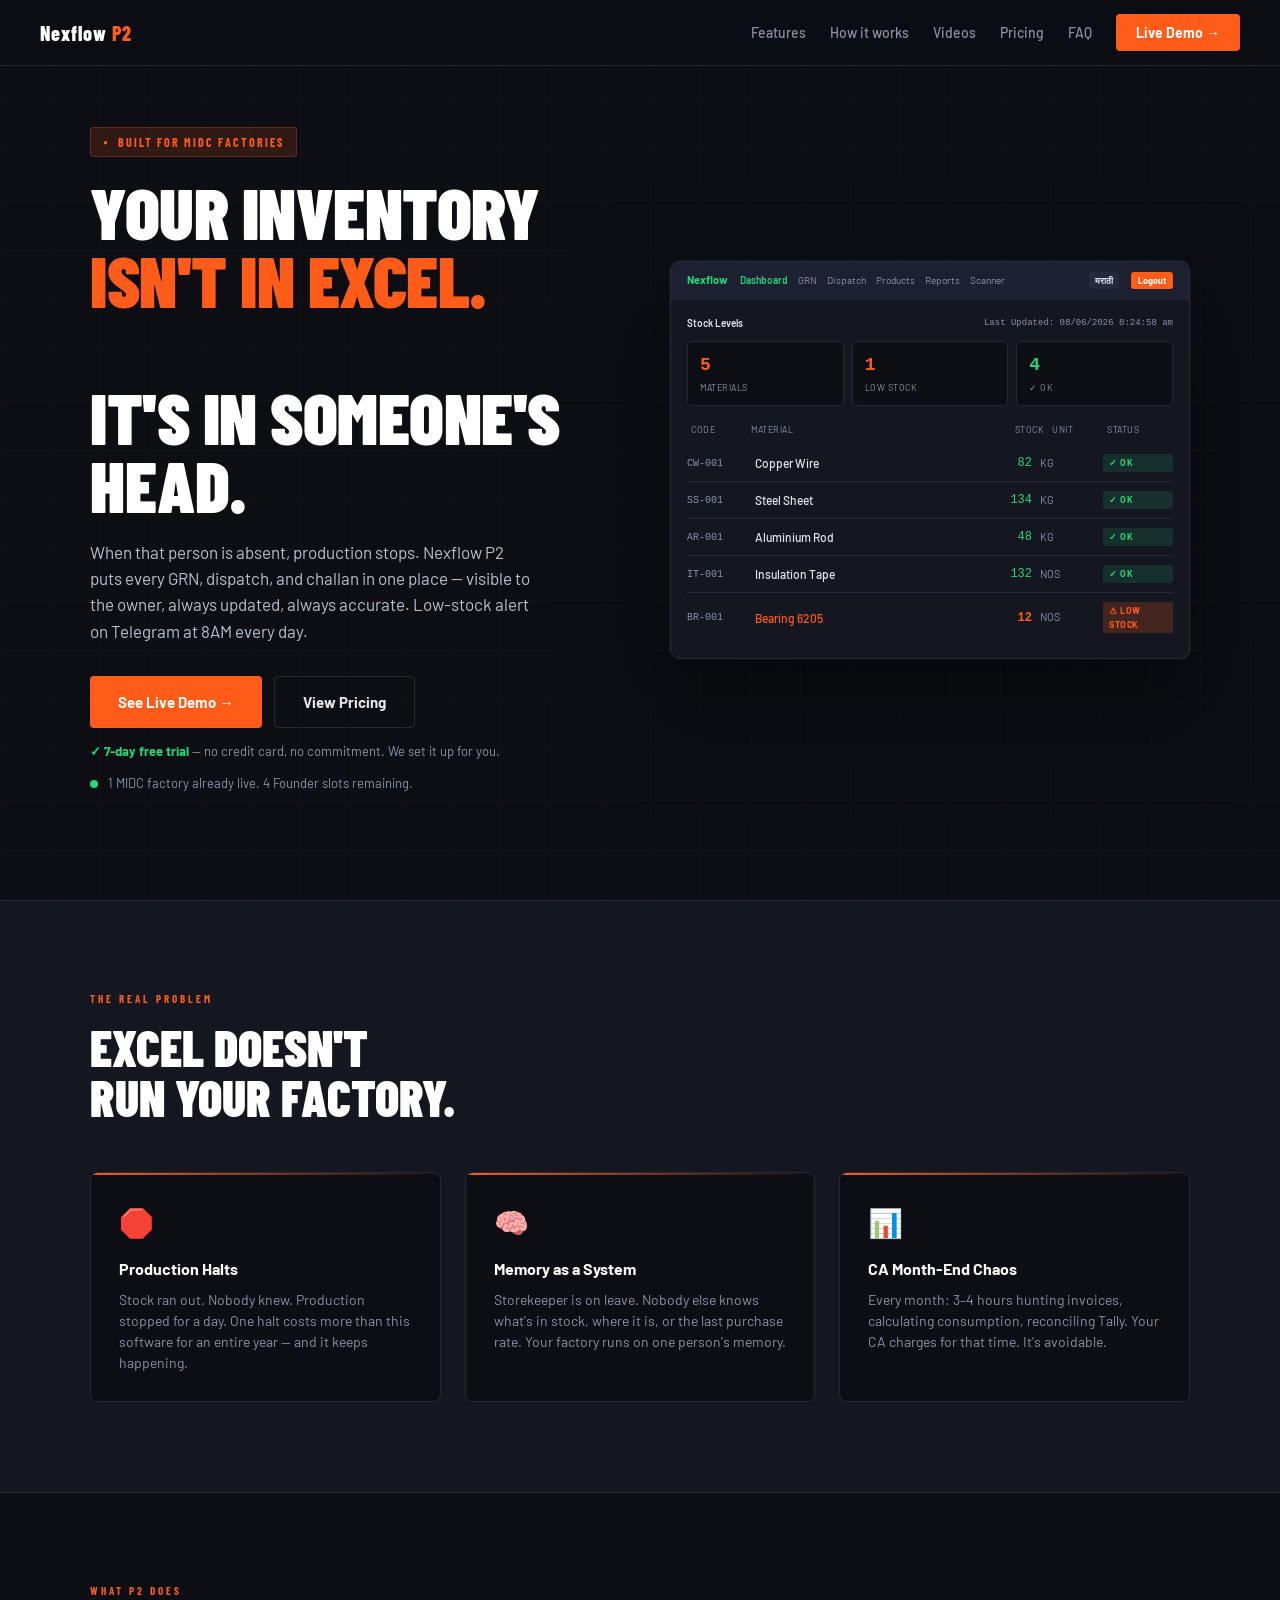
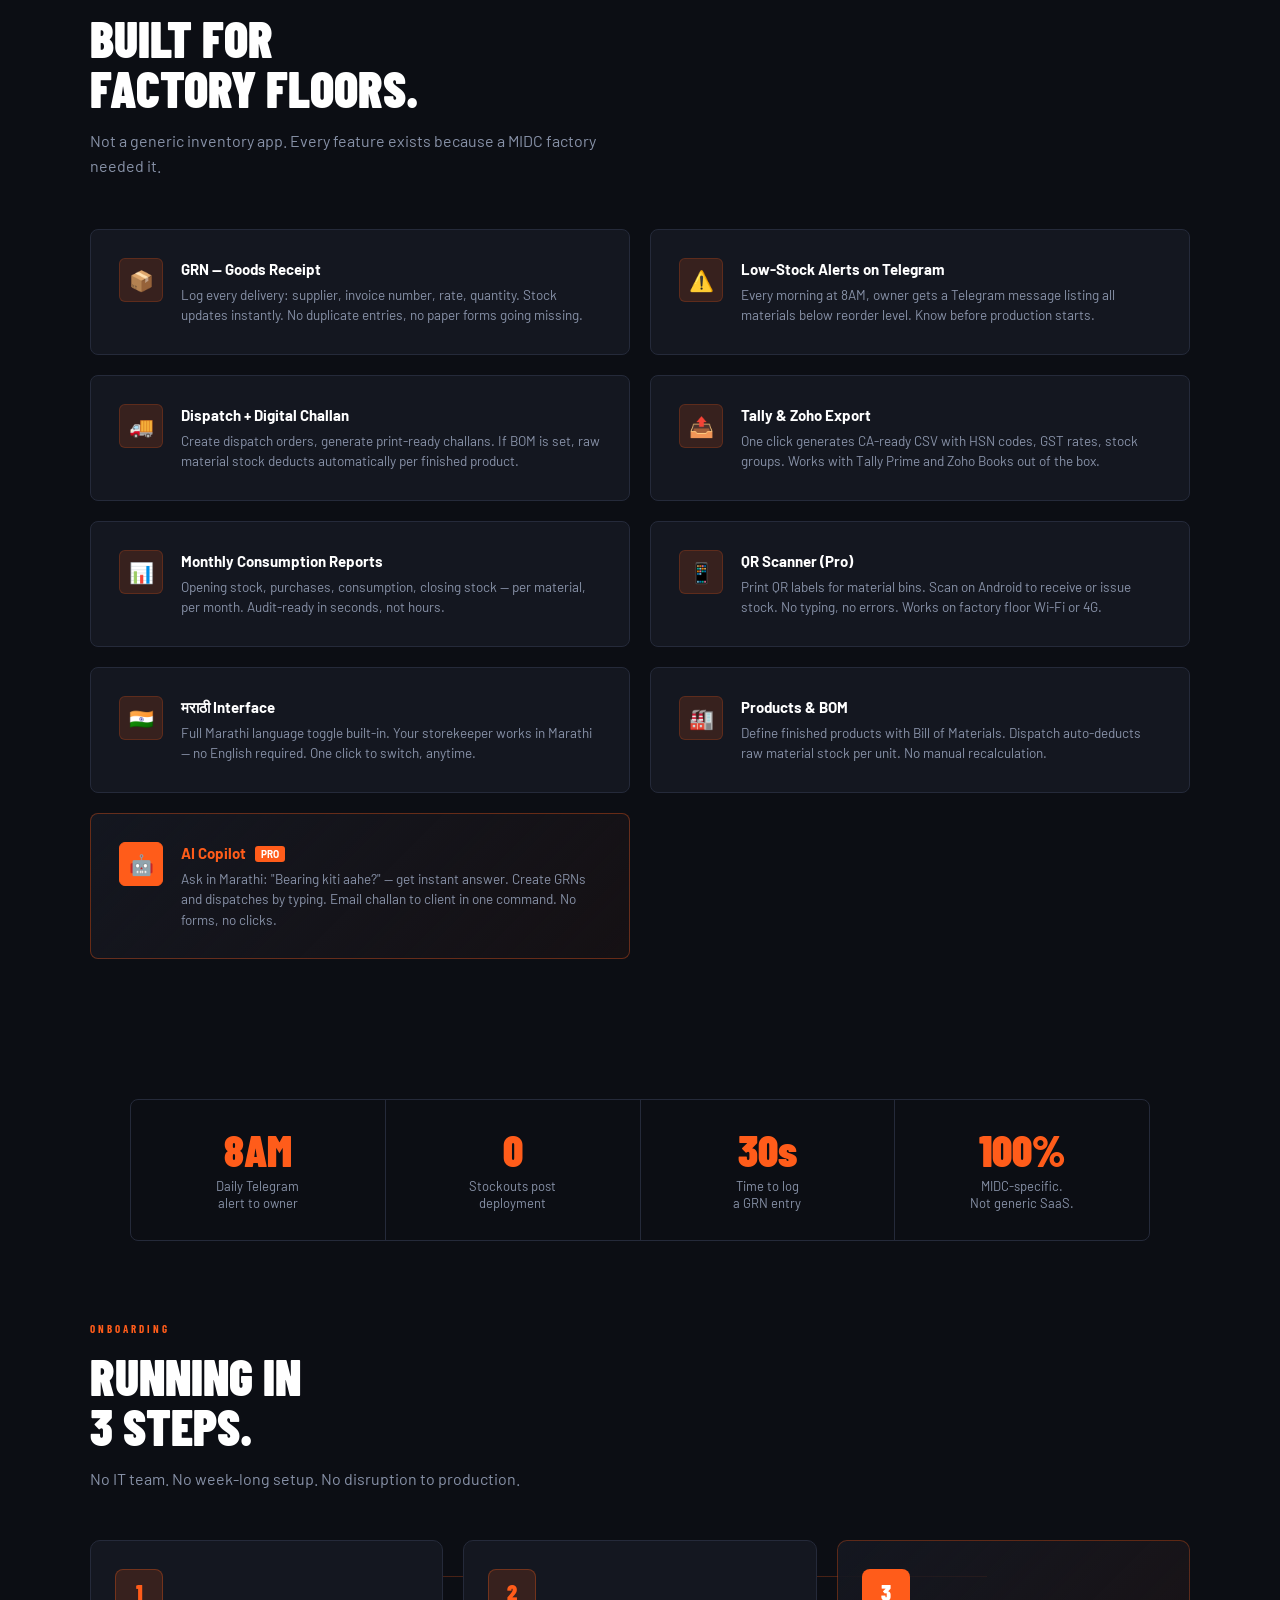
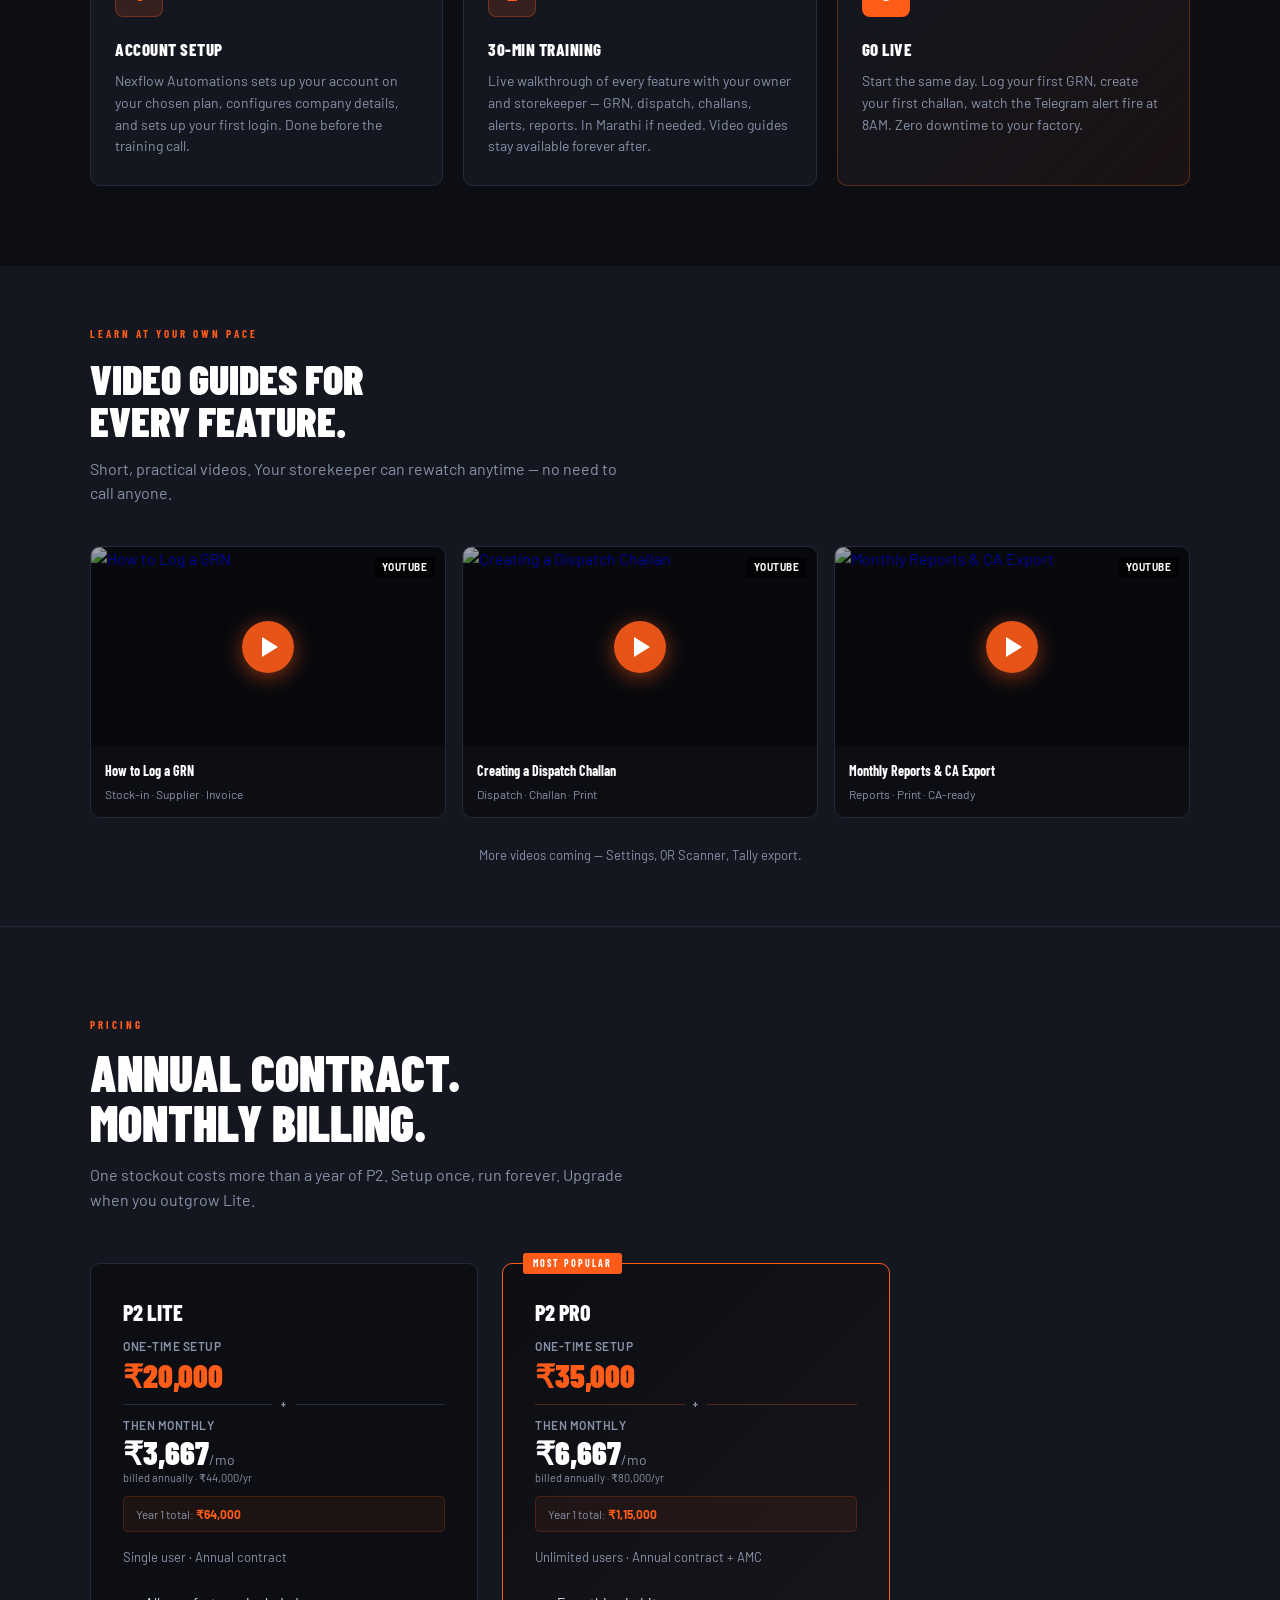
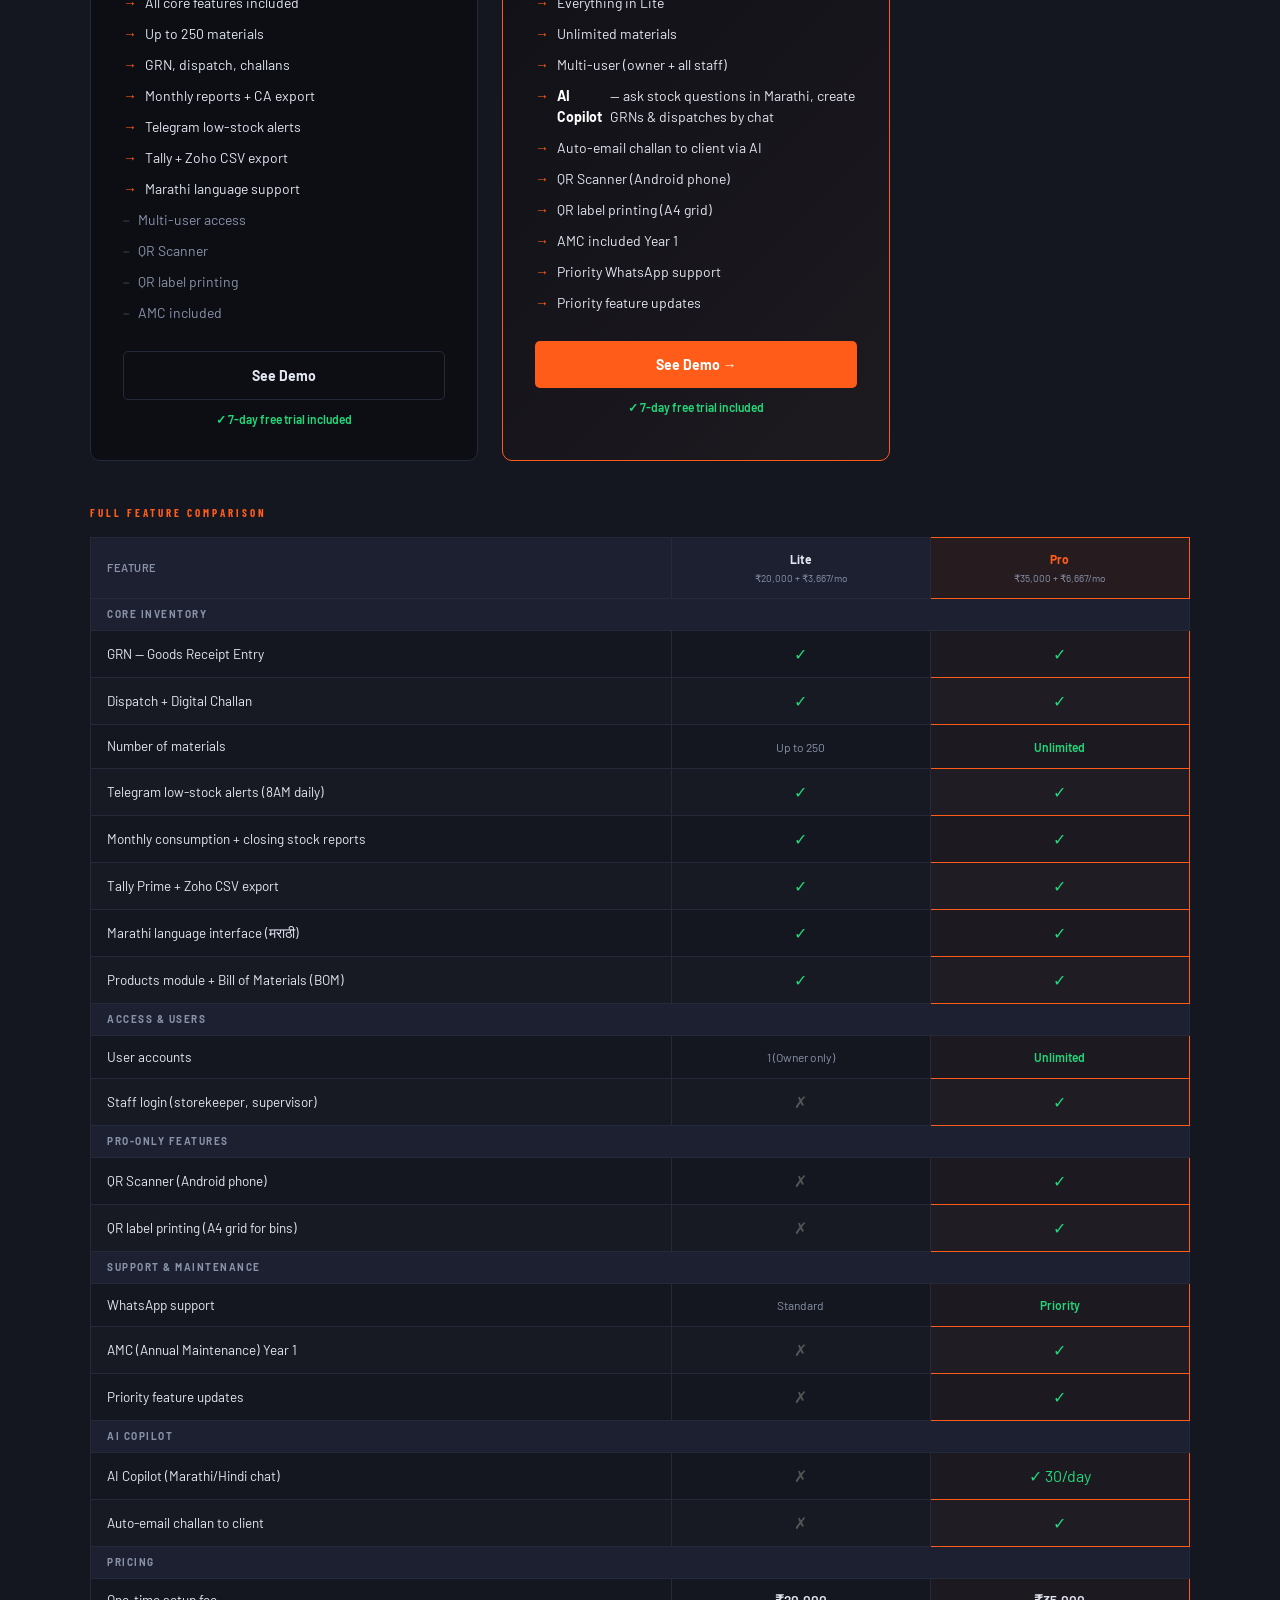
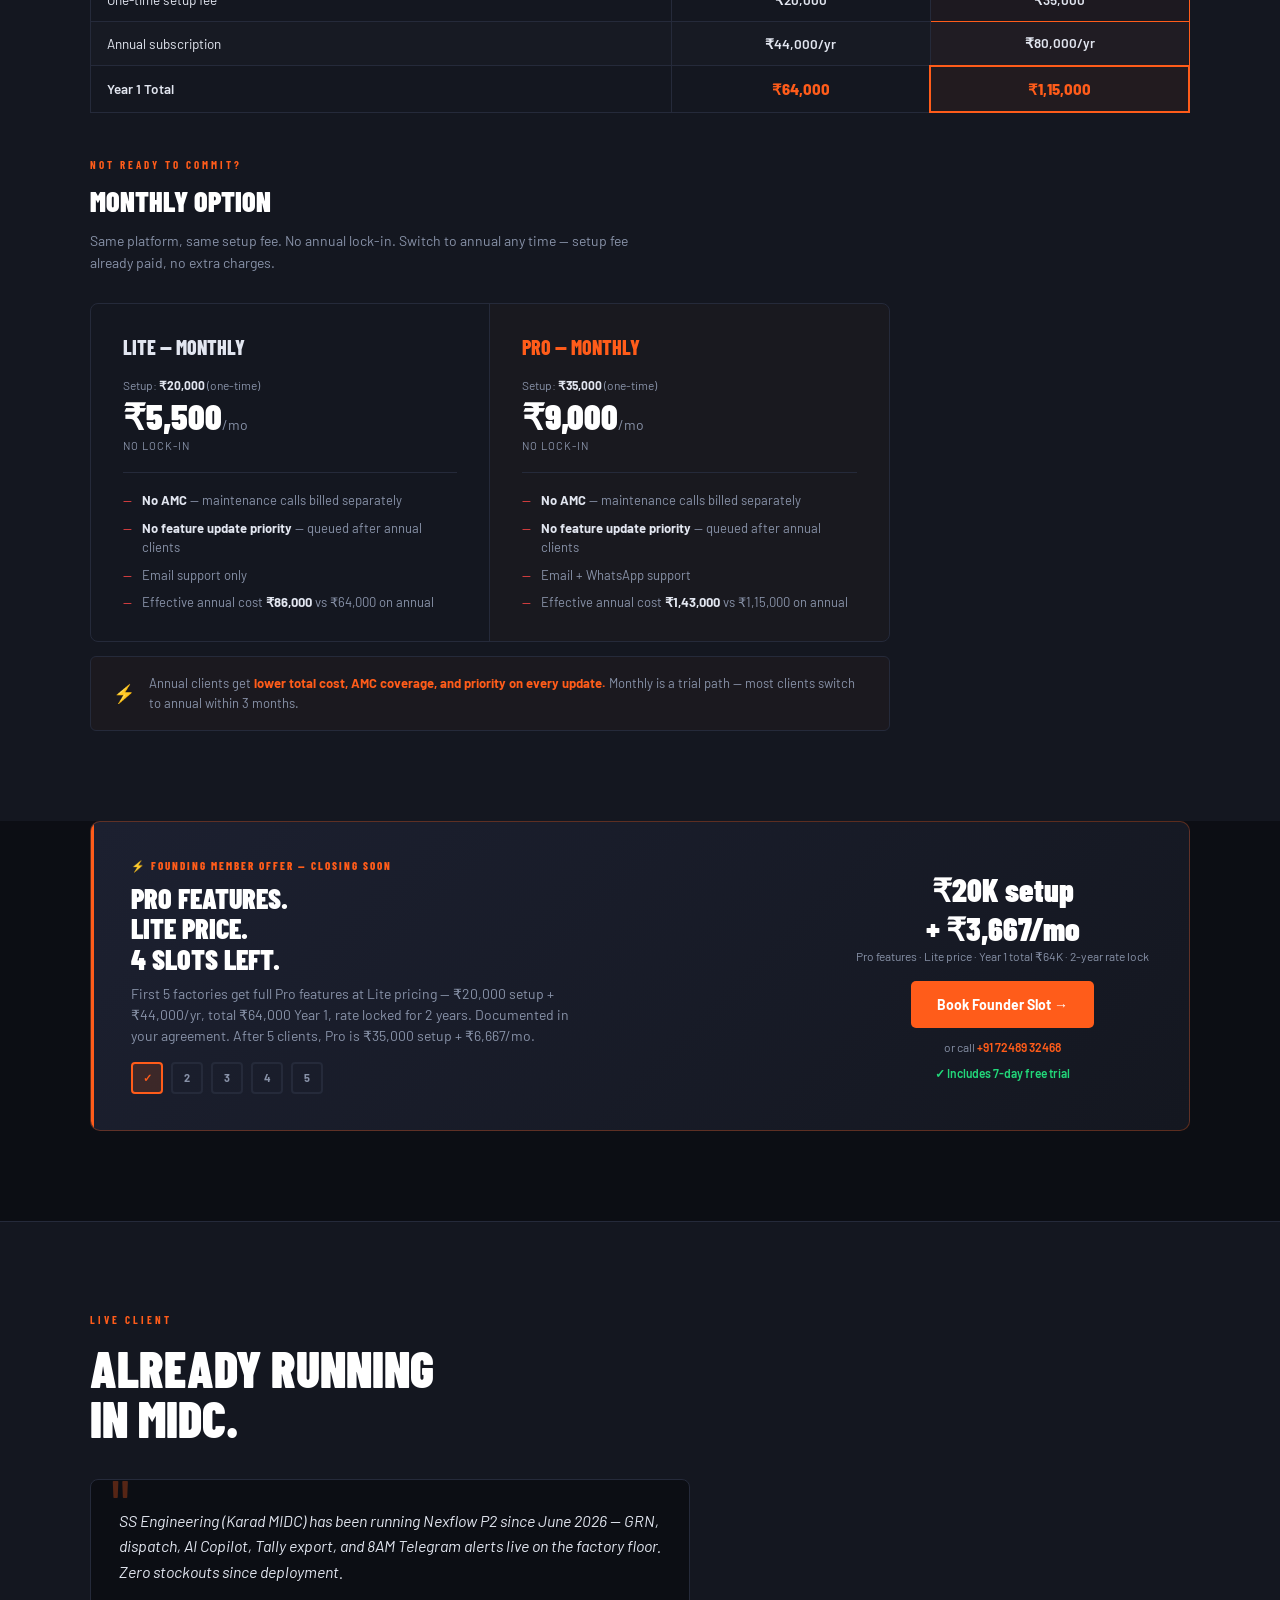
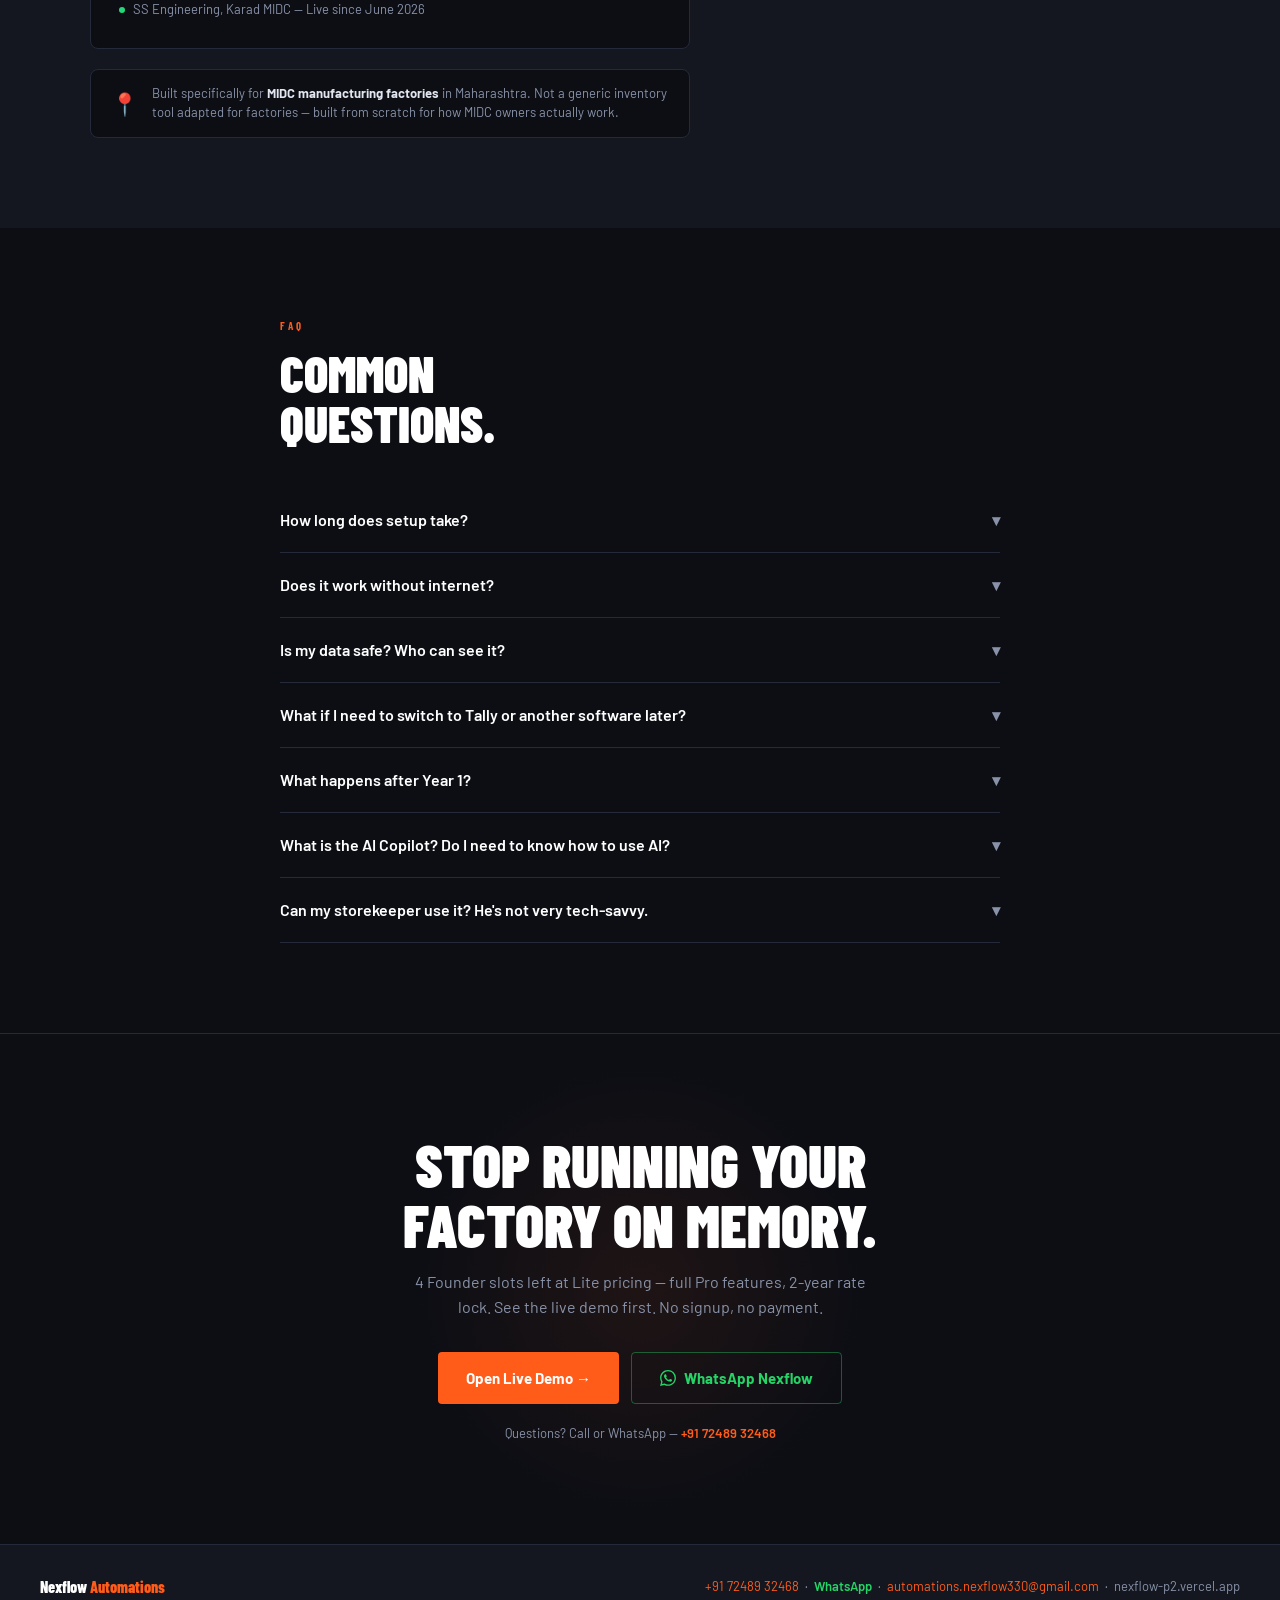
==== commit 247a3a58: "New features and pricing" ====
--- a/index.html
+++ b/index.html
@@ -901,15 +901,14 @@
 <section class="hero">
   <div class="hero-inner">
     <div class="hero-left">
-      <div class="hero-eyebrow">For MIDC Factories</div>
+      <div class="hero-eyebrow">Built for MIDC Factories</div>
       <h1 class="hero-headline">
         Your inventory<br>
         <em>isn't in Excel.</em><br>
         It's in someone's head.
       </h1>
       <p class="hero-sub">
-        Nexflow P2 tracks every raw material — GRN, dispatch, challan, reports — in real time. 
-        Factory owners get low-stock alerts on Telegram every morning. No more surprise stockouts.
+        When that person is absent, production stops. Nexflow P2 puts every GRN, dispatch, and challan in one place — visible to the owner, always updated, always accurate. Low-stock alert on Telegram at 8AM every day.
       </p>
       <div class="hero-actions">
         <a href="#" onclick="openDemoModal();return false;" class="btn-hero btn-hero-primary">See Live Demo →</a>
@@ -1006,17 +1005,17 @@
       <div class="problem-card">
         <div class="problem-icon">🛑</div>
         <div class="problem-title">Production Halts</div>
-        <div class="problem-text">Stock ran out. Nobody knew. Production stopped for a day. That loss — one day's halt costs more than this software for a year.</div>
+        <div class="problem-text">Stock ran out. Nobody knew. Production stopped for a day. One halt costs more than this software for an entire year — and it keeps happening.</div>
       </div>
       <div class="problem-card">
         <div class="problem-icon">🧠</div>
         <div class="problem-title">Memory as a System</div>
-        <div class="problem-text">Storekeeper is on leave. Nobody else knows what's in stock, where it's stored, or what the last purchase rate was.</div>
+        <div class="problem-text">Storekeeper is on leave. Nobody else knows what's in stock, where it is, or the last purchase rate. Your factory runs on one person's memory.</div>
       </div>
       <div class="problem-card">
         <div class="problem-icon">📊</div>
         <div class="problem-title">CA Month-End Chaos</div>
-        <div class="problem-text">Every month, hours wasted hunting invoices, calculating consumption, reconciling Tally. It's manual work that shouldn't exist.</div>
+        <div class="problem-text">Every month: 3–4 hours hunting invoices, calculating consumption, reconciling Tally. Your CA charges for that time. It's avoidable.</div>
       </div>
     </div>
   </div>
@@ -1083,6 +1082,13 @@
         <div class="feat-info">
           <div class="feat-title">Products & BOM</div>
           <div class="feat-text">Define finished products with Bill of Materials. Dispatch auto-deducts raw material stock per unit. No manual recalculation.</div>
+        </div>
+      </div>
+      <div class="feat-card" style="border-color:rgba(255,92,26,0.35);background:linear-gradient(135deg,var(--surface),rgba(255,92,26,0.04));">
+        <div class="feat-icon-wrap" style="background:var(--orange);border-color:var(--orange);">🤖</div>
+        <div class="feat-info">
+          <div class="feat-title" style="color:var(--orange);">AI Copilot <span style="font-size:10px;font-weight:700;background:var(--orange);color:white;padding:2px 6px;border-radius:3px;margin-left:6px;vertical-align:middle;">PRO</span></div>
+          <div class="feat-text">Ask in Marathi: "Bearing kiti aahe?" — get instant answer. Create GRNs and dispatches by typing. Email challan to client in one command. No forms, no clicks.</div>
         </div>
       </div>
     </div>
@@ -1205,7 +1211,7 @@
   <div class="section-inner">
     <div class="section-eyebrow">Pricing</div>
     <h2 class="section-title">Annual contract.<br>Monthly billing.</h2>
-    <p class="section-sub">Setup once. Run for a year. Upgrade when you outgrow Lite.</p>
+    <p class="section-sub">One stockout costs more than a year of P2. Setup once, run forever. Upgrade when you outgrow Lite.</p>
     <div class="pricing-grid">
       <div class="price-card">
         <div class="price-name">P2 Lite</div>
@@ -1255,18 +1261,19 @@
         </div>
         <div style="margin-bottom:4px;">
           <div style="font-size:12px;color:var(--mid);margin-bottom:2px;letter-spacing:0.5px;text-transform:uppercase;font-weight:600;">Then monthly</div>
-          <div style="font-family:var(--condensed);font-weight:900;font-size:32px;color:var(--white);line-height:1;">₹5,834<span style="font-size:14px;font-weight:400;color:var(--mid);font-family:var(--font);">/mo</span></div>
-          <div style="font-size:11px;color:var(--mid);margin-top:2px;">billed annually · ₹70,000/yr</div>
-        </div>
-        <div style="margin:10px 0 16px;padding:8px 12px;background:rgba(255,92,26,0.07);border:1px solid rgba(255,92,26,0.2);border-radius:5px;font-size:12px;color:var(--mid);">Year 1 total: <strong style="color:var(--orange);">₹1,05,000</strong></div>
-        <div class="price-detail" style="margin-bottom:24px;">Unlimited users · Annual contract</div>
+          <div style="font-family:var(--condensed);font-weight:900;font-size:32px;color:var(--white);line-height:1;">₹6,667<span style="font-size:14px;font-weight:400;color:var(--mid);font-family:var(--font);">/mo</span></div>
+          <div style="font-size:11px;color:var(--mid);margin-top:2px;">billed annually · ₹80,000/yr</div>
+        </div>
+        <div style="margin:10px 0 16px;padding:8px 12px;background:rgba(255,92,26,0.07);border:1px solid rgba(255,92,26,0.2);border-radius:5px;font-size:12px;color:var(--mid);">Year 1 total: <strong style="color:var(--orange);">₹1,15,000</strong></div>
+        <div class="price-detail" style="margin-bottom:24px;">Unlimited users · Annual contract + AMC</div>
         <ul class="price-features">
           <li>Everything in Lite</li>
           <li>Unlimited materials</li>
           <li>Multi-user (owner + all staff)</li>
+          <li><strong style="color:var(--white);">AI Copilot</strong> — ask stock questions in Marathi, create GRNs &amp; dispatches by chat</li>
+          <li>Auto-email challan to client via AI</li>
           <li>QR Scanner (Android phone)</li>
           <li>QR label printing (A4 grid)</li>
-          <li>Marathi language support</li>
           <li>AMC included Year 1</li>
           <li>Priority WhatsApp support</li>
           <li>Priority feature updates</li>
@@ -1285,7 +1292,7 @@
             <tr>
               <th style="text-align:left;padding:12px 16px;background:var(--surface2);border:1px solid var(--border);color:var(--mid);font-weight:600;font-size:11px;text-transform:uppercase;letter-spacing:0.5px;">Feature</th>
               <th style="text-align:center;padding:12px 16px;background:var(--surface2);border:1px solid var(--border);color:var(--text);font-weight:700;font-size:12px;min-width:130px;">Lite<br><span style="font-size:10px;color:var(--mid);font-weight:400;">₹20,000 + ₹3,667/mo</span></th>
-              <th style="text-align:center;padding:12px 16px;background:rgba(255,92,26,0.08);border:1px solid var(--orange);color:var(--orange);font-weight:700;font-size:12px;min-width:130px;">Pro<br><span style="font-size:10px;color:var(--mid);font-weight:400;">₹35,000 + ₹5,834/mo</span></th>
+              <th style="text-align:center;padding:12px 16px;background:rgba(255,92,26,0.08);border:1px solid var(--orange);color:var(--orange);font-weight:700;font-size:12px;min-width:130px;">Pro<br><span style="font-size:10px;color:var(--mid);font-weight:400;">₹35,000 + ₹6,667/mo</span></th>
             </tr>
           </thead>
           <tbody>
@@ -1377,6 +1384,19 @@
               <td style="text-align:center;padding:11px 16px;border:1px solid var(--orange);color:var(--green);font-size:16px;background:rgba(255,92,26,0.04);">✓</td>
             </tr>
             <tr style="background:var(--surface2);">
+              <td colspan="3" style="padding:8px 16px;border:1px solid var(--border);font-size:10px;font-weight:700;letter-spacing:1.5px;text-transform:uppercase;color:var(--mid);">AI Copilot</td>
+            </tr>
+            <tr>
+              <td style="padding:11px 16px;border:1px solid var(--border);color:var(--text);">AI Copilot (Marathi/Hindi chat)</td>
+              <td style="text-align:center;padding:11px 16px;border:1px solid var(--border);color:#555;font-size:16px;">✗</td>
+              <td style="text-align:center;padding:11px 16px;border:1px solid var(--orange);color:var(--green);font-size:16px;background:rgba(255,92,26,0.04);">✓ 30/day</td>
+            </tr>
+            <tr style="background:rgba(255,255,255,0.01);">
+              <td style="padding:11px 16px;border:1px solid var(--border);color:var(--text);">Auto-email challan to client</td>
+              <td style="text-align:center;padding:11px 16px;border:1px solid var(--border);color:#555;font-size:16px;">✗</td>
+              <td style="text-align:center;padding:11px 16px;border:1px solid var(--orange);color:var(--green);font-size:16px;background:rgba(255,92,26,0.04);">✓</td>
+            </tr>
+            <tr style="background:var(--surface2);">
               <td colspan="3" style="padding:8px 16px;border:1px solid var(--border);font-size:10px;font-weight:700;letter-spacing:1.5px;text-transform:uppercase;color:var(--mid);">Pricing</td>
             </tr>
             <tr>
@@ -1387,12 +1407,12 @@
             <tr style="background:rgba(255,255,255,0.01);">
               <td style="padding:11px 16px;border:1px solid var(--border);color:var(--text);">Annual subscription</td>
               <td style="text-align:center;padding:11px 16px;border:1px solid var(--border);color:var(--text);font-weight:600;">₹44,000/yr</td>
-              <td style="text-align:center;padding:11px 16px;border:1px solid var(--orange);color:var(--text);font-weight:600;background:rgba(255,92,26,0.04);">₹70,000/yr</td>
+              <td style="text-align:center;padding:11px 16px;border:1px solid var(--orange);color:var(--text);font-weight:600;background:rgba(255,92,26,0.04);">₹80,000/yr</td>
             </tr>
             <tr>
               <td style="padding:11px 16px;border:1px solid var(--border);color:var(--text);font-weight:600;">Year 1 Total</td>
               <td style="text-align:center;padding:11px 16px;border:1px solid var(--border);color:var(--orange);font-weight:800;font-size:15px;">₹64,000</td>
-              <td style="text-align:center;padding:11px 16px;border:2px solid var(--orange);color:var(--orange);font-weight:800;font-size:15px;background:rgba(255,92,26,0.06);">₹1,05,000</td>
+              <td style="text-align:center;padding:11px 16px;border:2px solid var(--orange);color:var(--orange);font-weight:800;font-size:15px;background:rgba(255,92,26,0.06);">₹1,15,000</td>
             </tr>
           </tbody>
         </table>
@@ -1423,14 +1443,14 @@
           <div style="font-family:var(--condensed);font-weight:800;font-size:20px;text-transform:uppercase;color:var(--orange);margin-bottom:14px;">Pro — Monthly</div>
           <div style="margin-bottom:18px;padding-bottom:18px;border-bottom:1px solid var(--border);">
             <div style="font-size:12px;color:var(--mid);margin-bottom:4px;">Setup: <strong style="color:var(--text);">&#8377;35,000</strong> (one-time)</div>
-            <div style="font-family:var(--condensed);font-weight:900;font-size:36px;color:var(--white);line-height:1;">&#8377;7,500<span style="font-size:14px;font-weight:400;color:var(--mid);font-family:var(--font);">/mo</span></div>
+            <div style="font-family:var(--condensed);font-weight:900;font-size:36px;color:var(--white);line-height:1;">&#8377;9,000<span style="font-size:14px;font-weight:400;color:var(--mid);font-family:var(--font);">/mo</span></div>
             <div style="font-size:11px;color:var(--mid);margin-top:4px;letter-spacing:1px;text-transform:uppercase;">No lock-in</div>
           </div>
           <ul style="list-style:none;display:flex;flex-direction:column;gap:8px;">
             <li style="display:flex;align-items:flex-start;gap:10px;font-size:13px;color:var(--mid);"><span style="color:#ef4444;flex-shrink:0;">&#8212;</span><span><strong style="color:var(--text);">No AMC</strong> &mdash; maintenance calls billed separately</span></li>
             <li style="display:flex;align-items:flex-start;gap:10px;font-size:13px;color:var(--mid);"><span style="color:#ef4444;flex-shrink:0;">&#8212;</span><span><strong style="color:var(--text);">No feature update priority</strong> &mdash; queued after annual clients</span></li>
             <li style="display:flex;align-items:flex-start;gap:10px;font-size:13px;color:var(--mid);"><span style="color:#ef4444;flex-shrink:0;">&#8212;</span><span>Email + WhatsApp support</span></li>
-            <li style="display:flex;align-items:flex-start;gap:10px;font-size:13px;color:var(--mid);"><span style="color:#ef4444;flex-shrink:0;">&#8212;</span><span>Effective annual cost <strong style="color:var(--text);">&#8377;1,25,000</strong> vs &#8377;1,05,000 on annual</span></li>
+            <li style="display:flex;align-items:flex-start;gap:10px;font-size:13px;color:var(--mid);"><span style="color:#ef4444;flex-shrink:0;">&#8212;</span><span>Effective annual cost <strong style="color:var(--text);">&#8377;1,43,000</strong> vs &#8377;1,15,000 on annual</span></li>
           </ul>
         </div>
       </div>
@@ -1447,9 +1467,9 @@
 <div class="founder-section">
   <div class="founder-banner">
     <div class="founder-left">
-      <div class="founder-tag">⚡ Founding Member Offer</div>
-      <div class="founder-headline">Pro access.<br>Lite price.<br>4 slots left.</div>
-      <div class="founder-sub">First 5 factories get Pro plan at ₹35,000 setup + ₹2,417/mo (billed annually) — total ₹64,000 Year 1, rate locked for 2 years. Documented in your agreement. After 5 clients, Pro returns to ₹35,000 setup + ₹5,834/mo.</div>
+      <div class="founder-tag">⚡ Founding Member Offer — Closing Soon</div>
+      <div class="founder-headline">Pro features.<br>Lite price.<br>4 slots left.</div>
+      <div class="founder-sub">First 5 factories get full Pro features at Lite pricing — ₹20,000 setup + ₹44,000/yr, total ₹64,000 Year 1, rate locked for 2 years. Documented in your agreement. After 5 clients, Pro is ₹35,000 setup + ₹6,667/mo.</div>
       <div class="founder-slots">
         <div class="slot used">✓</div>
         <div class="slot open">2</div>
@@ -1459,8 +1479,8 @@
       </div>
     </div>
     <div class="founder-action">
-      <div class="founder-price" style="font-size:clamp(22px,3vw,32px);line-height:1.2;">₹35K setup<br>+ ₹2,417/mo</div>
-      <div class="founder-price-label">Pro plan · billed annually · Year 1 total ₹64K · 2-year rate lock</div>
+      <div class="founder-price" style="font-size:clamp(22px,3vw,32px);line-height:1.2;">₹20K setup<br>+ ₹3,667/mo</div>
+      <div class="founder-price-label">Pro features · Lite price · Year 1 total ₹64K · 2-year rate lock</div>
       <a href="https://wa.me/917248932468?text=Hi%20Nexflow%2C%20I%20want%20to%20book%20a%20Founder%20slot%20for%20Nexflow%20P2." target="_blank" class="founder-cta">Book Founder Slot →</a>
       <div style="margin-top:10px;font-size:12px;color:var(--mid);">or call <a href="tel:+917248932468" style="color:var(--orange);text-decoration:none;font-weight:600;">+91 72489 32468</a></div>
       <div style="margin-top:8px;font-size:12px;color:var(--green);font-weight:600;">✓ Includes 7-day free trial</div>
@@ -1476,12 +1496,16 @@
     <div style="margin-top: 36px;">
       <div class="testimonial">
         <div class="testimonial-text">
-          SS Engineering (Karad) is running Nexflow P2 in production — GRN, dispatch, Tally export, and Telegram alerts live on the factory floor.
+          SS Engineering (Karad MIDC) has been running Nexflow P2 since June 2026 — GRN, dispatch, AI Copilot, Tally export, and 8AM Telegram alerts live on the factory floor. Zero stockouts since deployment.
         </div>
         <div class="testimonial-attr">
           <div class="testimonial-dot"></div>
-          SS Engineering, Karad — Beta Client (June 2026)
-        </div>
+          SS Engineering, Karad MIDC — Live since June 2026
+        </div>
+      </div>
+      <div style="margin-top:20px;padding:14px 20px;border:1px solid var(--border);border-radius:8px;max-width:600px;display:flex;align-items:center;gap:14px;background:var(--bg);">
+        <span style="font-size:22px;">📍</span>
+        <span style="font-size:13px;color:var(--mid);line-height:1.5;">Built specifically for <strong style="color:var(--text);">MIDC manufacturing factories</strong> in Maharashtra. Not a generic inventory tool adapted for factories — built from scratch for how MIDC owners actually work.</span>
       </div>
     </div>
   </div>
@@ -1511,7 +1535,11 @@
       </div>
       <div class="faq-item">
         <div class="faq-q" onclick="toggleFaq(this)"><span>What happens after Year 1?</span><span class="faq-arrow">▾</span></div>
-        <div class="faq-a">Year 2 onwards is annual subscription only (no setup fee). AMC (Annual Maintenance Contract) is 15–20% of setup cost and covers ongoing support and updates. Founder clients keep their locked rate for 2 years.</div>
+        <div class="faq-a">Year 2 onwards is annual subscription only — no setup fee again. AMC is included in the annual price for Pro clients. Founder clients keep their locked rate for 2 years from signup date.</div>
+      </div>
+      <div class="faq-item">
+        <div class="faq-q" onclick="toggleFaq(this)"><span>What is the AI Copilot? Do I need to know how to use AI?</span><span class="faq-arrow">▾</span></div>
+        <div class="faq-a">No. You just type in Marathi or Hindi the way you'd WhatsApp someone. "Bearing kiti aahe?" — it replies with the exact stock. "Tata Steel kadun 50 kg MS Sheet aale" — it creates the GRN. "Challan 1031 KPML la pathav" — it emails the challan as an Excel file to the client. No forms, no menus. Available on Pro plan — 30 queries per day.</div>
       </div>
       <div class="faq-item">
         <div class="faq-q" onclick="toggleFaq(this)"><span>Can my storekeeper use it? He's not very tech-savvy.</span><span class="faq-arrow">▾</span></div>
@@ -1524,8 +1552,8 @@
 <!-- CTA -->
 <section class="cta-section">
   <div class="cta-inner">
-    <h2 class="cta-title">Ready to stop<br>guessing your stock?</h2>
-    <p class="cta-sub">4 Founder slots remaining. See the live demo — no signup, no payment required.</p>
+    <h2 class="cta-title">Stop running your<br>factory on memory.</h2>
+    <p class="cta-sub">4 Founder slots left at Lite pricing — full Pro features, 2-year rate lock. See the live demo first. No signup, no payment.</p>
     <div class="cta-actions">
       <a href="#" onclick="openDemoModal();return false;" class="btn-hero btn-hero-primary">Open Live Demo →</a>
       <a href="https://wa.me/917248932468?text=Hi%20Nexflow%2C%20I%20saw%20Nexflow%20P2%20and%20want%20to%20know%20more." target="_blank" class="btn-hero btn-hero-ghost" style="border-color:rgba(37,211,102,0.4); color:#25d366;">
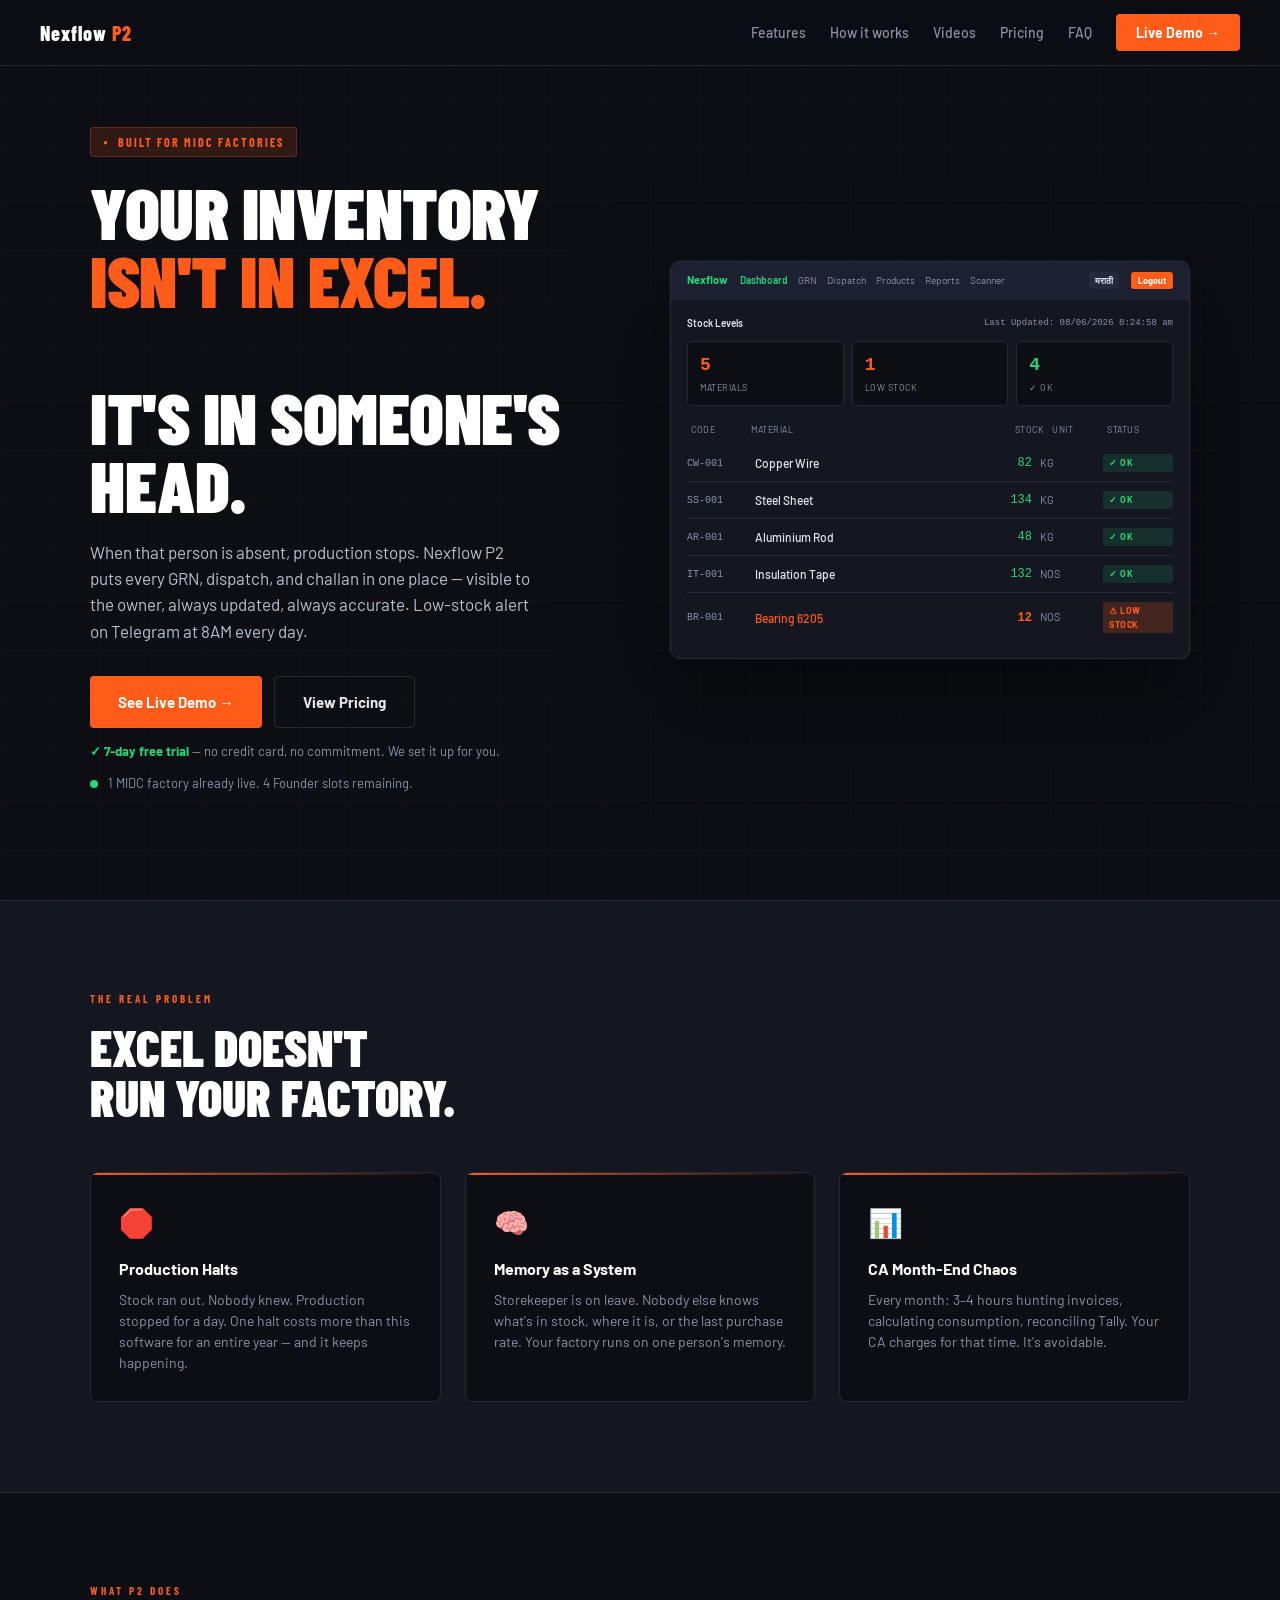
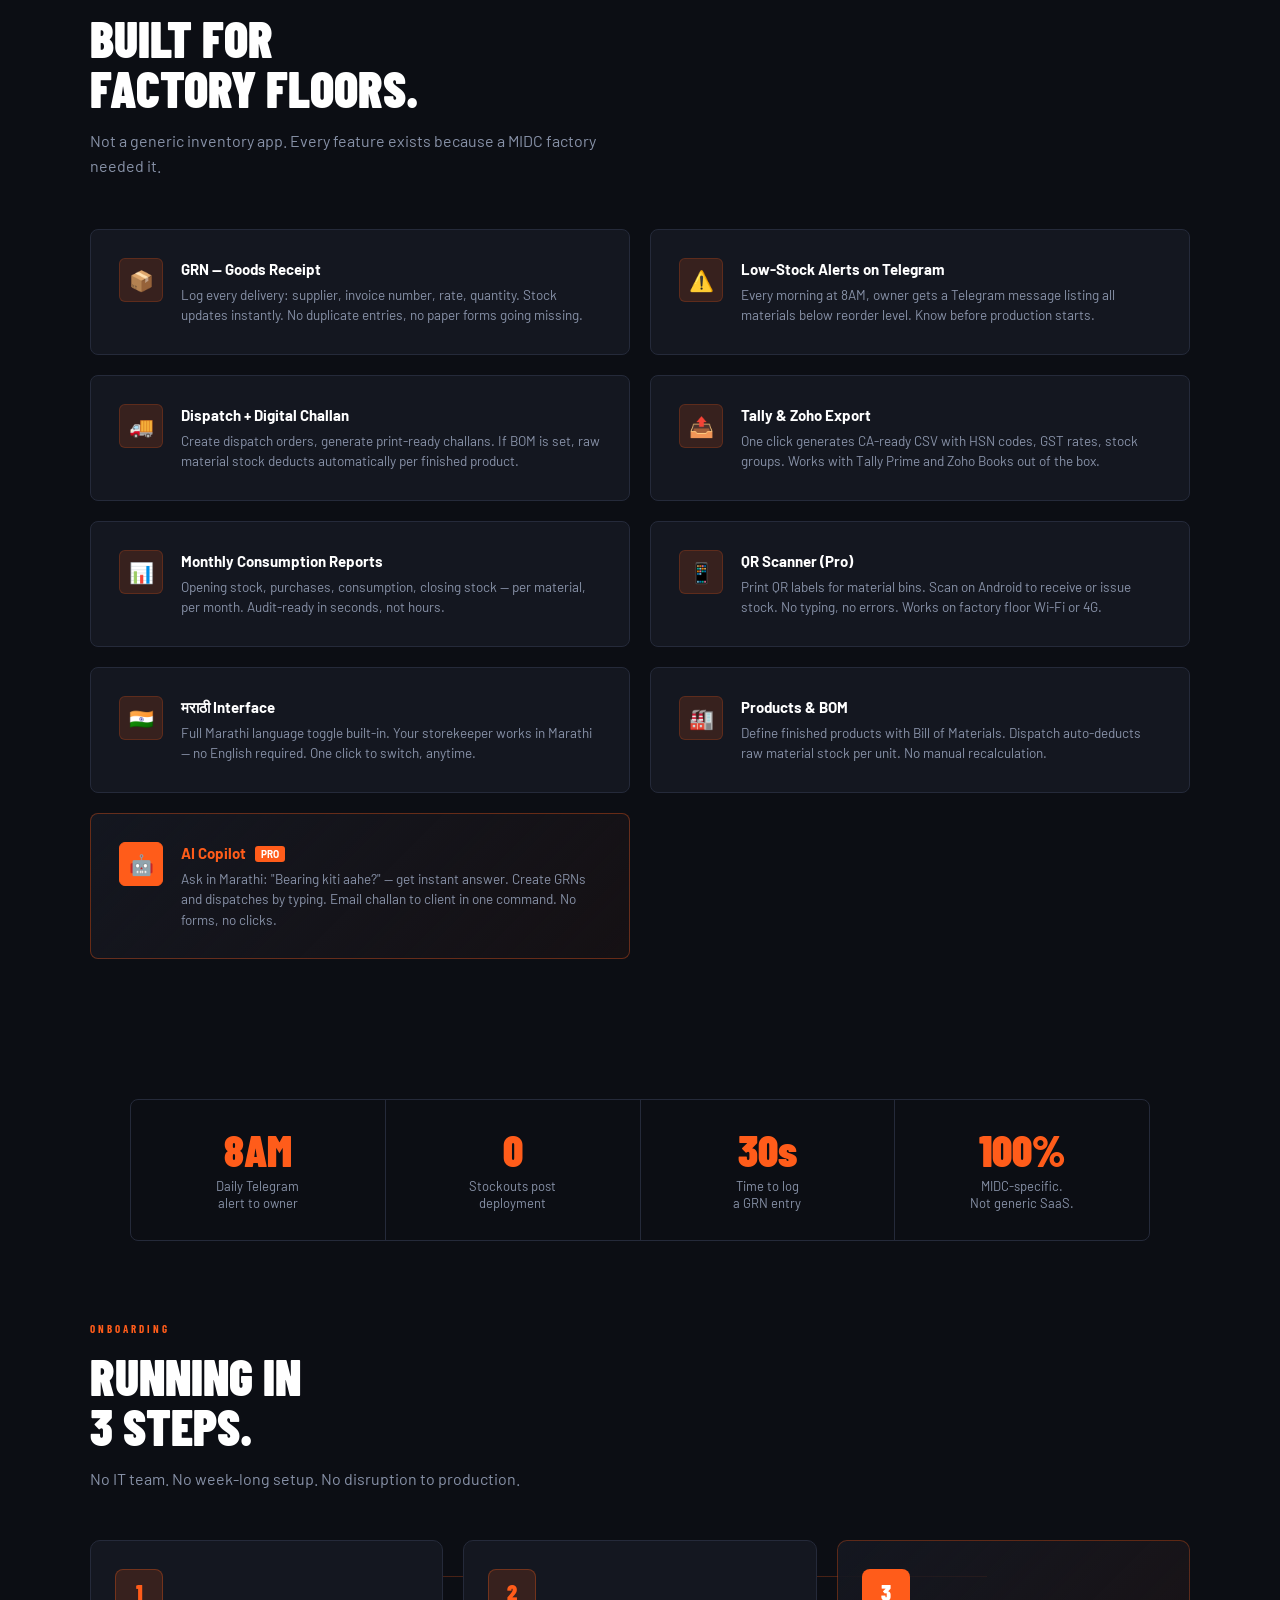
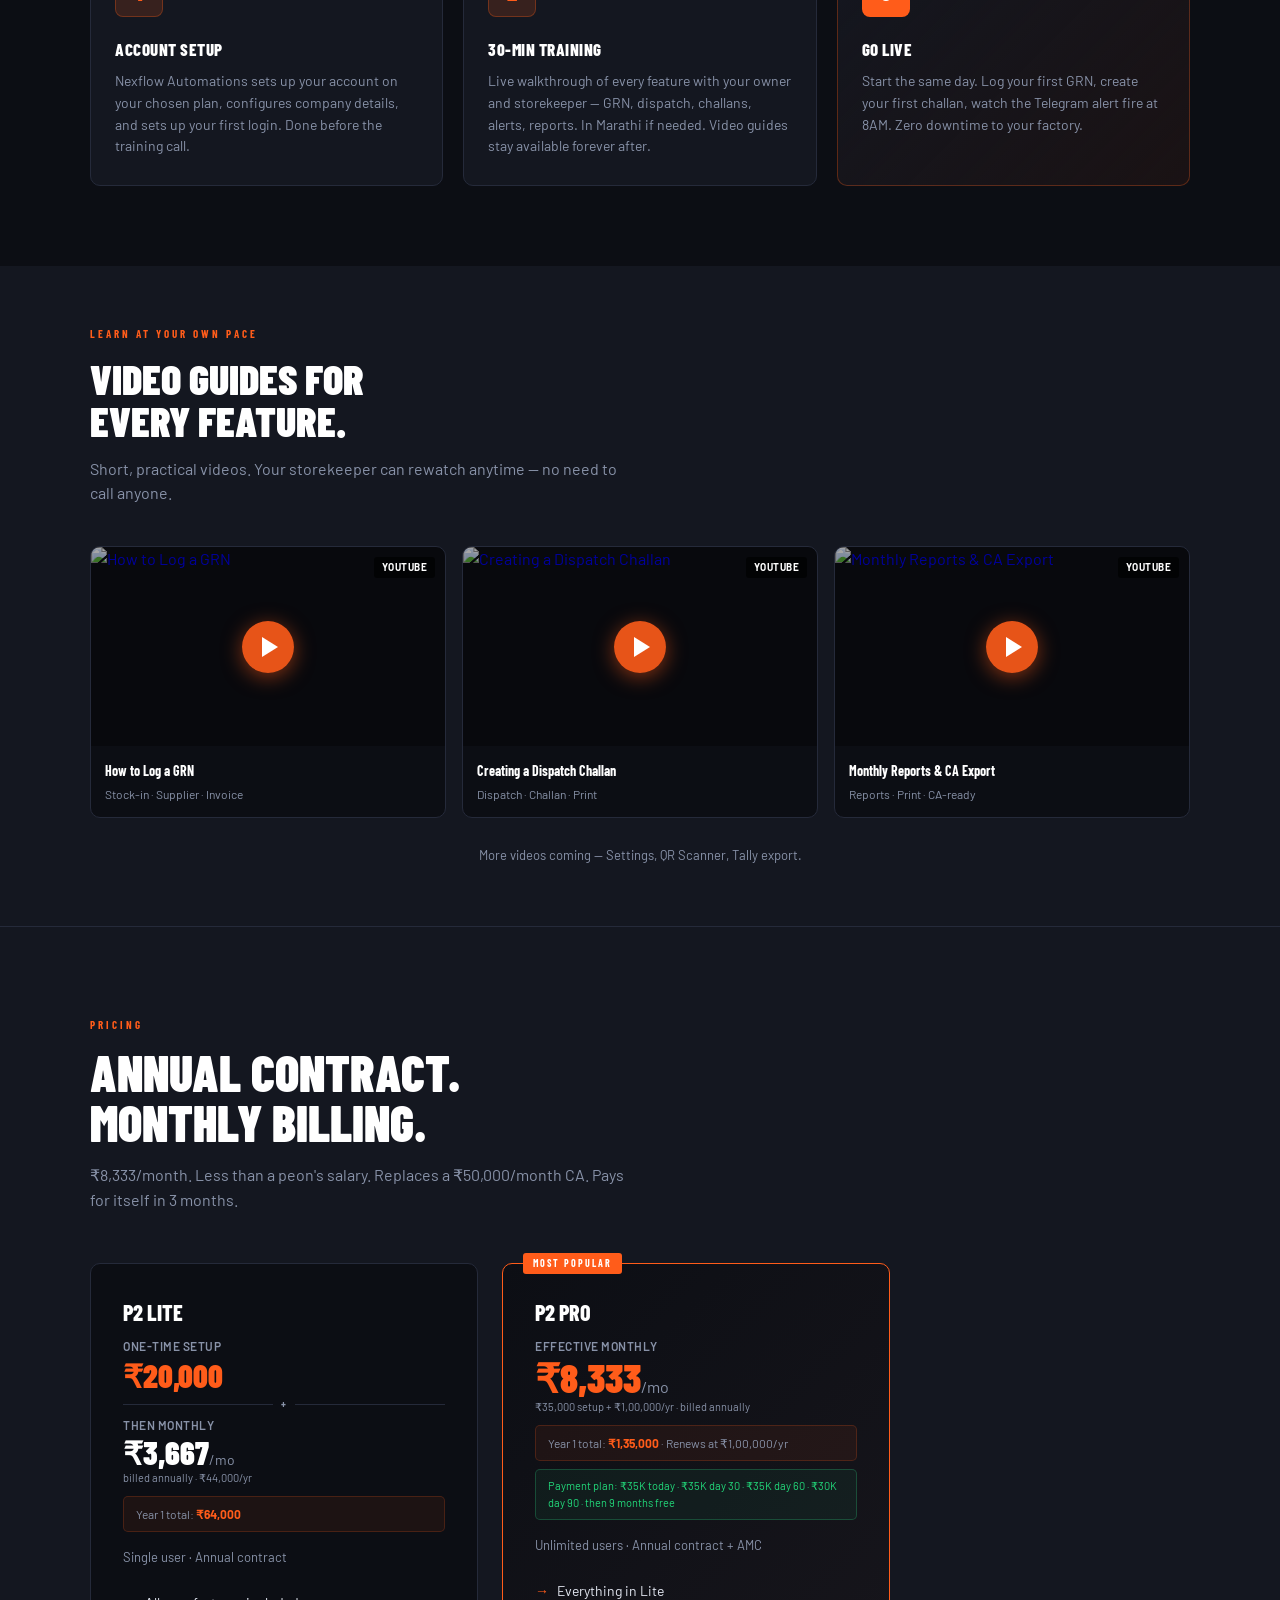
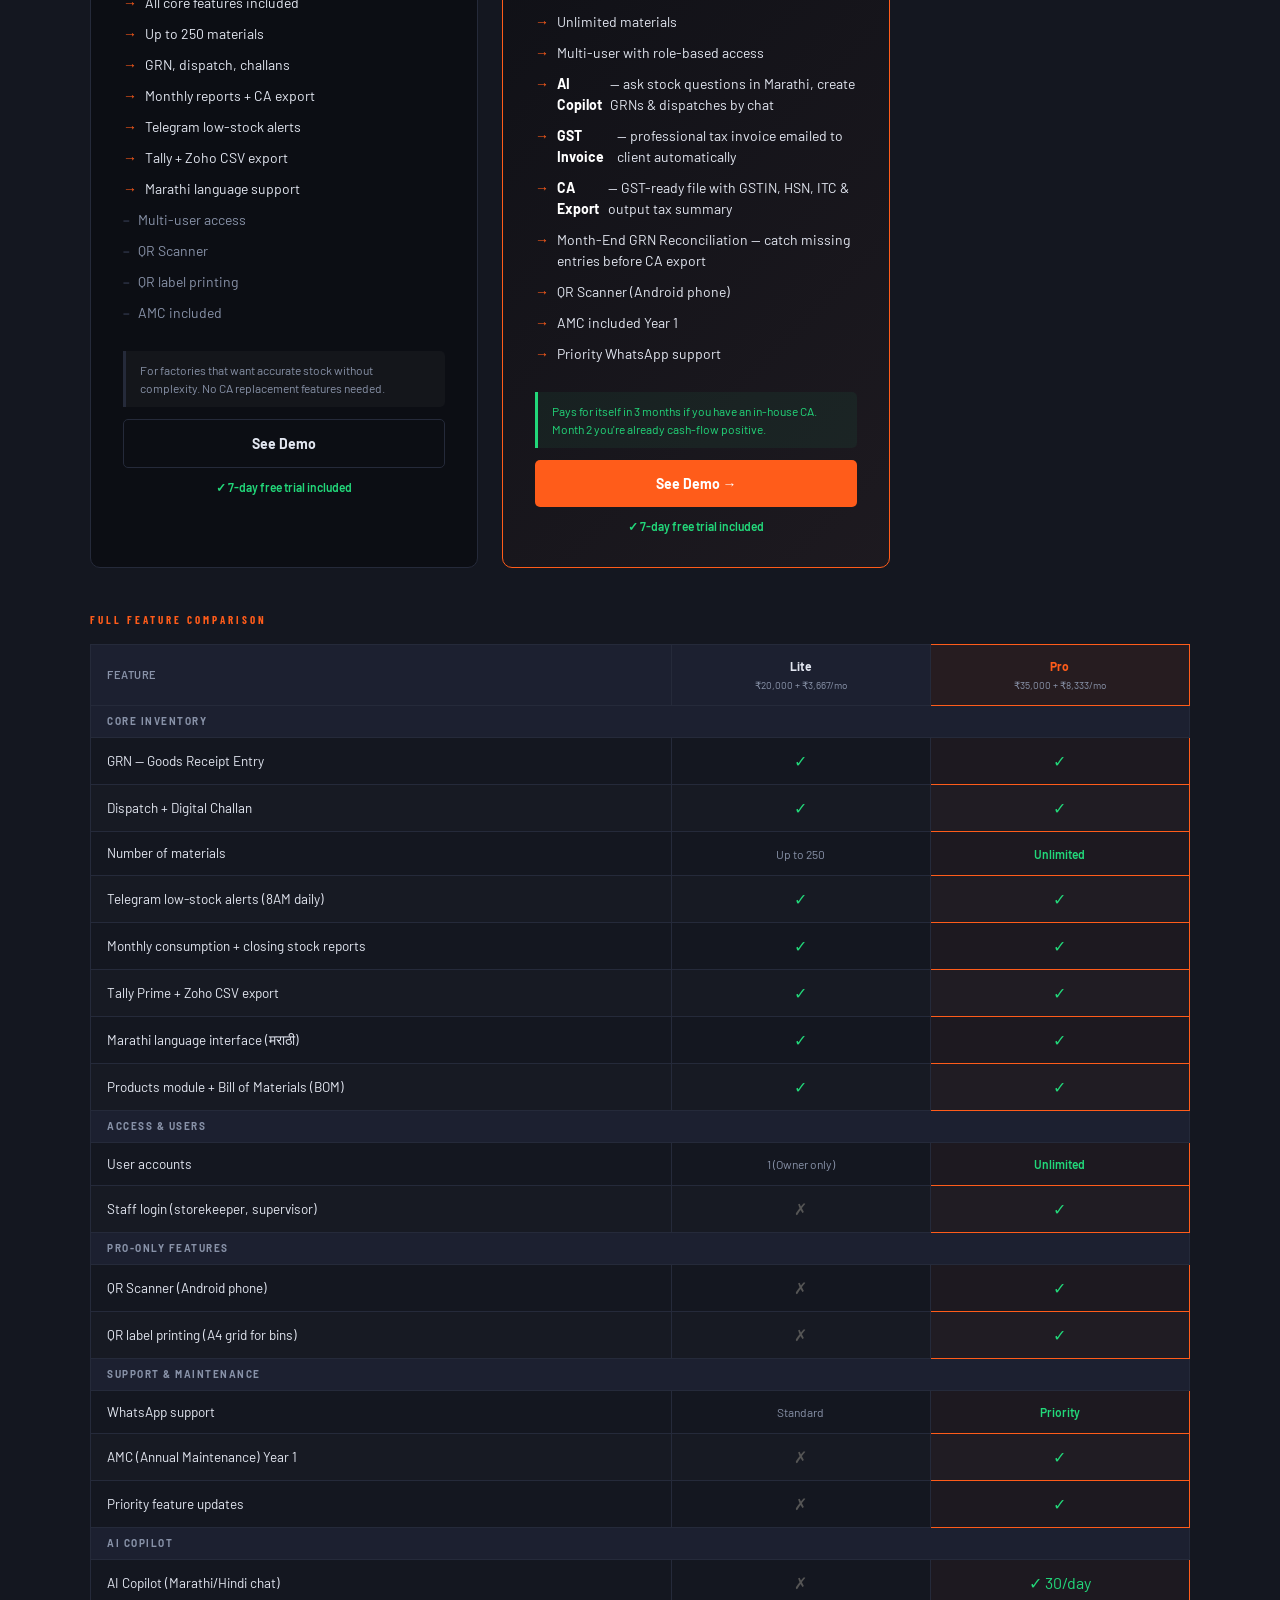
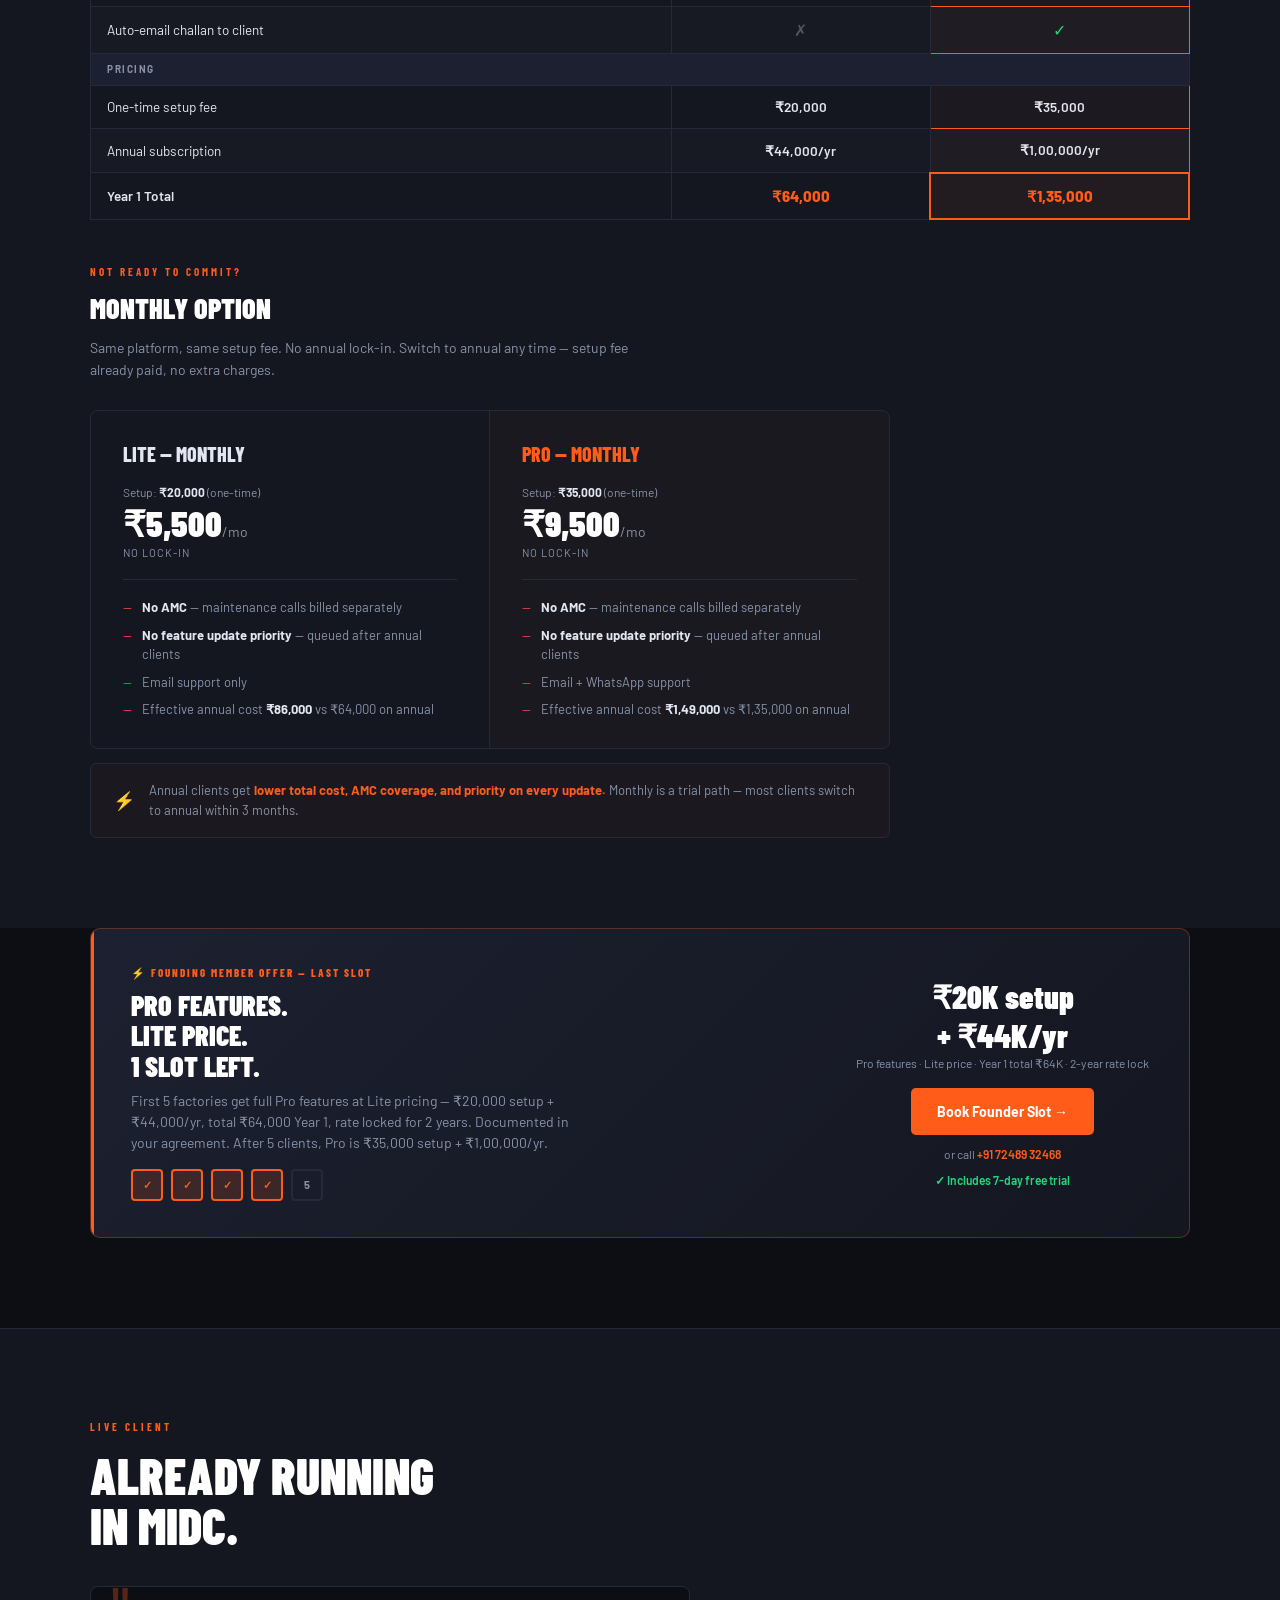
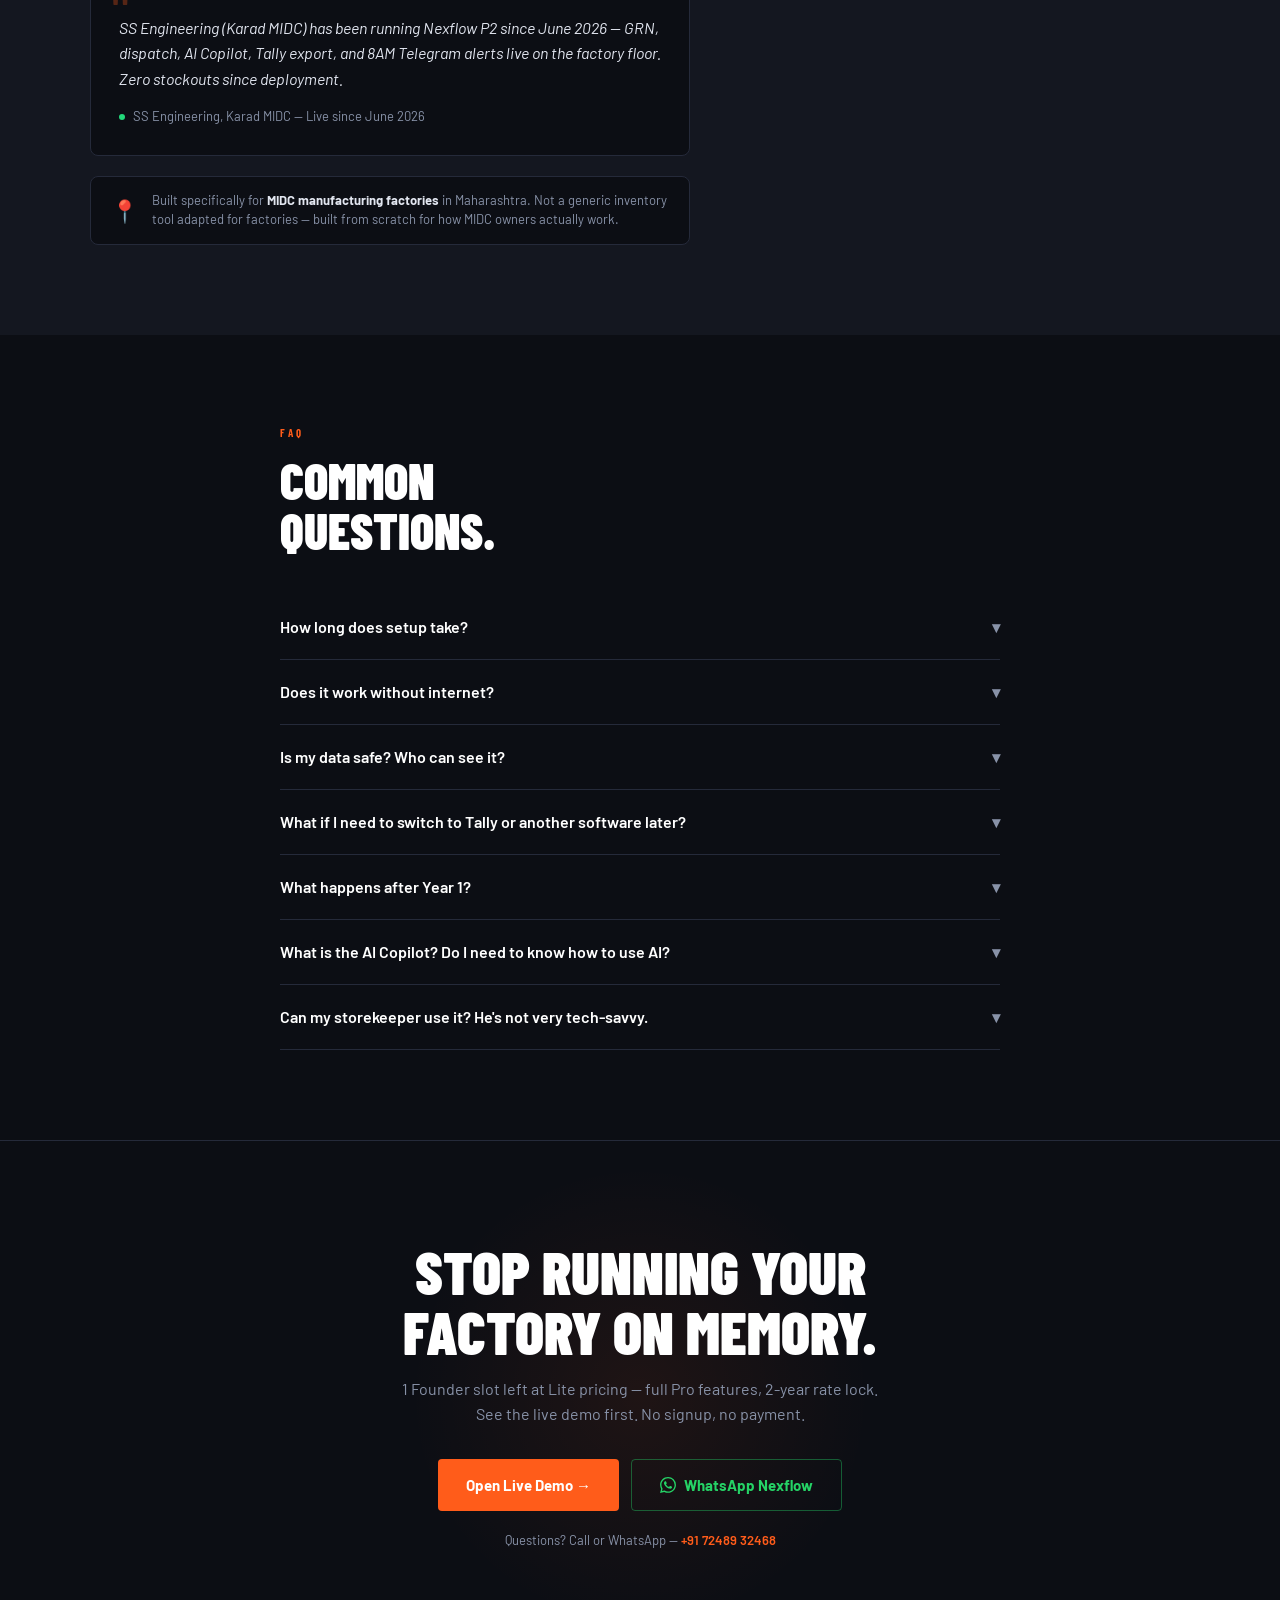
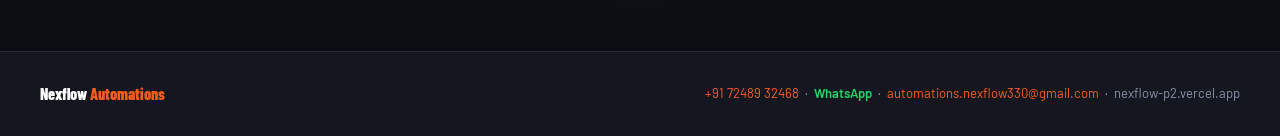
==== commit 3ef0018e: "Update new strategy" ====
--- a/index.html
+++ b/index.html
@@ -1211,7 +1211,7 @@
   <div class="section-inner">
     <div class="section-eyebrow">Pricing</div>
     <h2 class="section-title">Annual contract.<br>Monthly billing.</h2>
-    <p class="section-sub">One stockout costs more than a year of P2. Setup once, run forever. Upgrade when you outgrow Lite.</p>
+    <p class="section-sub">₹8,333/month. Less than a peon's salary. Replaces a ₹50,000/month CA. Pays for itself in 3 months.</p>
     <div class="pricing-grid">
       <div class="price-card">
         <div class="price-name">P2 Lite</div>
@@ -1244,6 +1244,7 @@
           <li class="excluded">QR label printing</li>
           <li class="excluded">AMC included</li>
         </ul>
+        <div style="margin:16px 0 12px;padding:10px 14px;background:rgba(255,255,255,0.03);border-left:3px solid var(--border);border-radius:0 5px 5px 0;font-size:12px;color:var(--mid);line-height:1.5;">For factories that want accurate stock without complexity. No CA replacement features needed.</div>
         <a href="#" onclick="openDemoModal();return false;" class="price-btn price-btn-ghost">See Demo</a>
         <div style="text-align:center; margin-top:10px; font-size:12px; color:var(--green); font-weight:600;">✓ 7-day free trial included</div>
       </div>
@@ -1251,33 +1252,26 @@
         <div class="price-card-label">Most Popular</div>
         <div class="price-name">P2 Pro</div>
         <div style="margin-bottom:6px;">
-          <div style="font-size:12px;color:var(--mid);margin-bottom:4px;letter-spacing:0.5px;text-transform:uppercase;font-weight:600;">One-time setup</div>
-          <div style="font-family:var(--condensed);font-weight:900;font-size:32px;color:var(--orange);line-height:1;">₹35,000</div>
-        </div>
-        <div style="display:flex;align-items:center;gap:8px;margin-bottom:4px;">
-          <div style="height:1px;flex:1;background:rgba(255,92,26,0.3);"></div>
-          <span style="font-size:10px;color:var(--mid);font-weight:700;letter-spacing:1px;text-transform:uppercase;">+</span>
-          <div style="height:1px;flex:1;background:rgba(255,92,26,0.3);"></div>
-        </div>
-        <div style="margin-bottom:4px;">
-          <div style="font-size:12px;color:var(--mid);margin-bottom:2px;letter-spacing:0.5px;text-transform:uppercase;font-weight:600;">Then monthly</div>
-          <div style="font-family:var(--condensed);font-weight:900;font-size:32px;color:var(--white);line-height:1;">₹6,667<span style="font-size:14px;font-weight:400;color:var(--mid);font-family:var(--font);">/mo</span></div>
-          <div style="font-size:11px;color:var(--mid);margin-top:2px;">billed annually · ₹80,000/yr</div>
-        </div>
-        <div style="margin:10px 0 16px;padding:8px 12px;background:rgba(255,92,26,0.07);border:1px solid rgba(255,92,26,0.2);border-radius:5px;font-size:12px;color:var(--mid);">Year 1 total: <strong style="color:var(--orange);">₹1,15,000</strong></div>
+          <div style="font-size:12px;color:var(--mid);margin-bottom:2px;letter-spacing:0.5px;text-transform:uppercase;font-weight:600;">Effective monthly</div>
+          <div style="font-family:var(--condensed);font-weight:900;font-size:40px;color:var(--orange);line-height:1;">₹8,333<span style="font-size:16px;font-weight:400;color:var(--mid);font-family:var(--font);">/mo</span></div>
+          <div style="font-size:11px;color:var(--mid);margin-top:2px;">₹35,000 setup + ₹1,00,000/yr · billed annually</div>
+        </div>
+        <div style="margin:10px 0 8px;padding:8px 12px;background:rgba(255,92,26,0.07);border:1px solid rgba(255,92,26,0.2);border-radius:5px;font-size:12px;color:var(--mid);">Year 1 total: <strong style="color:var(--orange);">₹1,35,000</strong> · Renews at ₹1,00,000/yr</div>
+        <div style="margin:0 0 16px;padding:8px 12px;background:rgba(45,216,130,0.06);border:1px solid rgba(45,216,130,0.25);border-radius:5px;font-size:11px;color:var(--green);">Payment plan: ₹35K today · ₹35K day 30 · ₹35K day 60 · ₹30K day 90 · then 9 months free</div>
         <div class="price-detail" style="margin-bottom:24px;">Unlimited users · Annual contract + AMC</div>
         <ul class="price-features">
           <li>Everything in Lite</li>
           <li>Unlimited materials</li>
-          <li>Multi-user (owner + all staff)</li>
+          <li>Multi-user with role-based access</li>
           <li><strong style="color:var(--white);">AI Copilot</strong> — ask stock questions in Marathi, create GRNs &amp; dispatches by chat</li>
-          <li>Auto-email challan to client via AI</li>
+          <li><strong style="color:var(--white);">GST Invoice</strong> — professional tax invoice emailed to client automatically</li>
+          <li><strong style="color:var(--white);">CA Export</strong> — GST-ready file with GSTIN, HSN, ITC &amp; output tax summary</li>
+          <li>Month-End GRN Reconciliation — catch missing entries before CA export</li>
           <li>QR Scanner (Android phone)</li>
-          <li>QR label printing (A4 grid)</li>
           <li>AMC included Year 1</li>
           <li>Priority WhatsApp support</li>
-          <li>Priority feature updates</li>
         </ul>
+        <div style="margin:16px 0 12px;padding:10px 14px;background:rgba(45,216,130,0.06);border-left:3px solid var(--green);border-radius:0 5px 5px 0;font-size:12px;color:var(--green);line-height:1.5;">Pays for itself in 3 months if you have an in-house CA. Month 2 you're already cash-flow positive.</div>
         <a href="#" onclick="openDemoModal();return false;" class="price-btn price-btn-primary">See Demo →</a>
         <div style="text-align:center; margin-top:10px; font-size:12px; color:var(--green); font-weight:600;">✓ 7-day free trial included</div>
       </div>
@@ -1292,7 +1286,7 @@
             <tr>
               <th style="text-align:left;padding:12px 16px;background:var(--surface2);border:1px solid var(--border);color:var(--mid);font-weight:600;font-size:11px;text-transform:uppercase;letter-spacing:0.5px;">Feature</th>
               <th style="text-align:center;padding:12px 16px;background:var(--surface2);border:1px solid var(--border);color:var(--text);font-weight:700;font-size:12px;min-width:130px;">Lite<br><span style="font-size:10px;color:var(--mid);font-weight:400;">₹20,000 + ₹3,667/mo</span></th>
-              <th style="text-align:center;padding:12px 16px;background:rgba(255,92,26,0.08);border:1px solid var(--orange);color:var(--orange);font-weight:700;font-size:12px;min-width:130px;">Pro<br><span style="font-size:10px;color:var(--mid);font-weight:400;">₹35,000 + ₹6,667/mo</span></th>
+              <th style="text-align:center;padding:12px 16px;background:rgba(255,92,26,0.08);border:1px solid var(--orange);color:var(--orange);font-weight:700;font-size:12px;min-width:130px;">Pro<br><span style="font-size:10px;color:var(--mid);font-weight:400;">₹35,000 + ₹8,333/mo</span></th>
             </tr>
           </thead>
           <tbody>
@@ -1407,12 +1401,12 @@
             <tr style="background:rgba(255,255,255,0.01);">
               <td style="padding:11px 16px;border:1px solid var(--border);color:var(--text);">Annual subscription</td>
               <td style="text-align:center;padding:11px 16px;border:1px solid var(--border);color:var(--text);font-weight:600;">₹44,000/yr</td>
-              <td style="text-align:center;padding:11px 16px;border:1px solid var(--orange);color:var(--text);font-weight:600;background:rgba(255,92,26,0.04);">₹80,000/yr</td>
+              <td style="text-align:center;padding:11px 16px;border:1px solid var(--orange);color:var(--text);font-weight:600;background:rgba(255,92,26,0.04);">₹1,00,000/yr</td>
             </tr>
             <tr>
               <td style="padding:11px 16px;border:1px solid var(--border);color:var(--text);font-weight:600;">Year 1 Total</td>
               <td style="text-align:center;padding:11px 16px;border:1px solid var(--border);color:var(--orange);font-weight:800;font-size:15px;">₹64,000</td>
-              <td style="text-align:center;padding:11px 16px;border:2px solid var(--orange);color:var(--orange);font-weight:800;font-size:15px;background:rgba(255,92,26,0.06);">₹1,15,000</td>
+              <td style="text-align:center;padding:11px 16px;border:2px solid var(--orange);color:var(--orange);font-weight:800;font-size:15px;background:rgba(255,92,26,0.06);">₹1,35,000</td>
             </tr>
           </tbody>
         </table>
@@ -1443,14 +1437,14 @@
           <div style="font-family:var(--condensed);font-weight:800;font-size:20px;text-transform:uppercase;color:var(--orange);margin-bottom:14px;">Pro — Monthly</div>
           <div style="margin-bottom:18px;padding-bottom:18px;border-bottom:1px solid var(--border);">
             <div style="font-size:12px;color:var(--mid);margin-bottom:4px;">Setup: <strong style="color:var(--text);">&#8377;35,000</strong> (one-time)</div>
-            <div style="font-family:var(--condensed);font-weight:900;font-size:36px;color:var(--white);line-height:1;">&#8377;9,000<span style="font-size:14px;font-weight:400;color:var(--mid);font-family:var(--font);">/mo</span></div>
+            <div style="font-family:var(--condensed);font-weight:900;font-size:36px;color:var(--white);line-height:1;">&#8377;9,500<span style="font-size:14px;font-weight:400;color:var(--mid);font-family:var(--font);">/mo</span></div>
             <div style="font-size:11px;color:var(--mid);margin-top:4px;letter-spacing:1px;text-transform:uppercase;">No lock-in</div>
           </div>
           <ul style="list-style:none;display:flex;flex-direction:column;gap:8px;">
             <li style="display:flex;align-items:flex-start;gap:10px;font-size:13px;color:var(--mid);"><span style="color:#ef4444;flex-shrink:0;">&#8212;</span><span><strong style="color:var(--text);">No AMC</strong> &mdash; maintenance calls billed separately</span></li>
             <li style="display:flex;align-items:flex-start;gap:10px;font-size:13px;color:var(--mid);"><span style="color:#ef4444;flex-shrink:0;">&#8212;</span><span><strong style="color:var(--text);">No feature update priority</strong> &mdash; queued after annual clients</span></li>
             <li style="display:flex;align-items:flex-start;gap:10px;font-size:13px;color:var(--mid);"><span style="color:#ef4444;flex-shrink:0;">&#8212;</span><span>Email + WhatsApp support</span></li>
-            <li style="display:flex;align-items:flex-start;gap:10px;font-size:13px;color:var(--mid);"><span style="color:#ef4444;flex-shrink:0;">&#8212;</span><span>Effective annual cost <strong style="color:var(--text);">&#8377;1,43,000</strong> vs &#8377;1,15,000 on annual</span></li>
+            <li style="display:flex;align-items:flex-start;gap:10px;font-size:13px;color:var(--mid);"><span style="color:#ef4444;flex-shrink:0;">&#8212;</span><span>Effective annual cost <strong style="color:var(--text);">&#8377;1,49,000</strong> vs &#8377;1,35,000 on annual</span></li>
           </ul>
         </div>
       </div>
@@ -1467,19 +1461,19 @@
 <div class="founder-section">
   <div class="founder-banner">
     <div class="founder-left">
-      <div class="founder-tag">⚡ Founding Member Offer — Closing Soon</div>
-      <div class="founder-headline">Pro features.<br>Lite price.<br>4 slots left.</div>
-      <div class="founder-sub">First 5 factories get full Pro features at Lite pricing — ₹20,000 setup + ₹44,000/yr, total ₹64,000 Year 1, rate locked for 2 years. Documented in your agreement. After 5 clients, Pro is ₹35,000 setup + ₹6,667/mo.</div>
+      <div class="founder-tag">⚡ Founding Member Offer — Last Slot</div>
+      <div class="founder-headline">Pro features.<br>Lite price.<br>1 slot left.</div>
+      <div class="founder-sub">First 5 factories get full Pro features at Lite pricing — ₹20,000 setup + ₹44,000/yr, total ₹64,000 Year 1, rate locked for 2 years. Documented in your agreement. After 5 clients, Pro is ₹35,000 setup + ₹1,00,000/yr.</div>
       <div class="founder-slots">
         <div class="slot used">✓</div>
-        <div class="slot open">2</div>
-        <div class="slot open">3</div>
-        <div class="slot open">4</div>
+        <div class="slot used">✓</div>
+        <div class="slot used">✓</div>
+        <div class="slot used">✓</div>
         <div class="slot open">5</div>
       </div>
     </div>
     <div class="founder-action">
-      <div class="founder-price" style="font-size:clamp(22px,3vw,32px);line-height:1.2;">₹20K setup<br>+ ₹3,667/mo</div>
+      <div class="founder-price" style="font-size:clamp(22px,3vw,32px);line-height:1.2;">₹20K setup<br>+ ₹44K/yr</div>
       <div class="founder-price-label">Pro features · Lite price · Year 1 total ₹64K · 2-year rate lock</div>
       <a href="https://wa.me/917248932468?text=Hi%20Nexflow%2C%20I%20want%20to%20book%20a%20Founder%20slot%20for%20Nexflow%20P2." target="_blank" class="founder-cta">Book Founder Slot →</a>
       <div style="margin-top:10px;font-size:12px;color:var(--mid);">or call <a href="tel:+917248932468" style="color:var(--orange);text-decoration:none;font-weight:600;">+91 72489 32468</a></div>
@@ -1553,7 +1547,7 @@
 <section class="cta-section">
   <div class="cta-inner">
     <h2 class="cta-title">Stop running your<br>factory on memory.</h2>
-    <p class="cta-sub">4 Founder slots left at Lite pricing — full Pro features, 2-year rate lock. See the live demo first. No signup, no payment.</p>
+    <p class="cta-sub">1 Founder slot left at Lite pricing — full Pro features, 2-year rate lock. See the live demo first. No signup, no payment.</p>
     <div class="cta-actions">
       <a href="#" onclick="openDemoModal();return false;" class="btn-hero btn-hero-primary">Open Live Demo →</a>
       <a href="https://wa.me/917248932468?text=Hi%20Nexflow%2C%20I%20saw%20Nexflow%20P2%20and%20want%20to%20know%20more." target="_blank" class="btn-hero btn-hero-ghost" style="border-color:rgba(37,211,102,0.4); color:#25d366;">
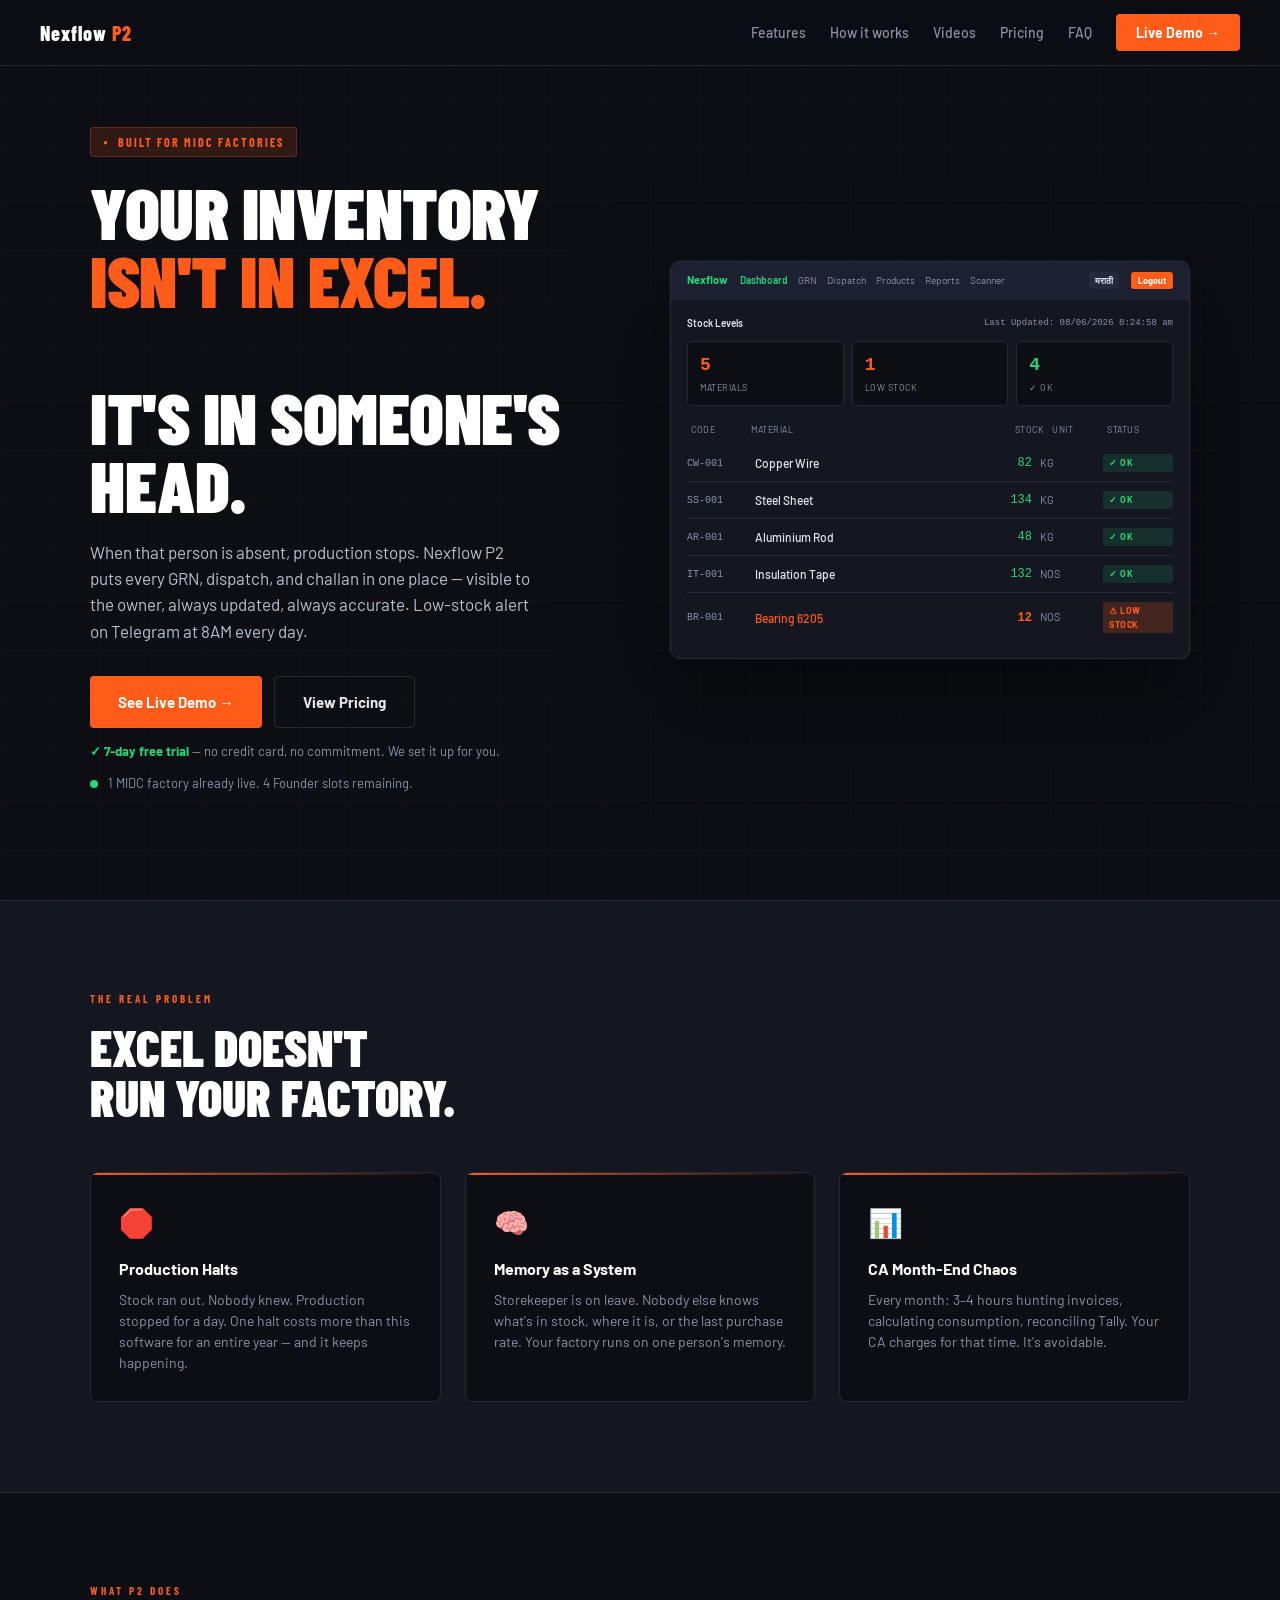
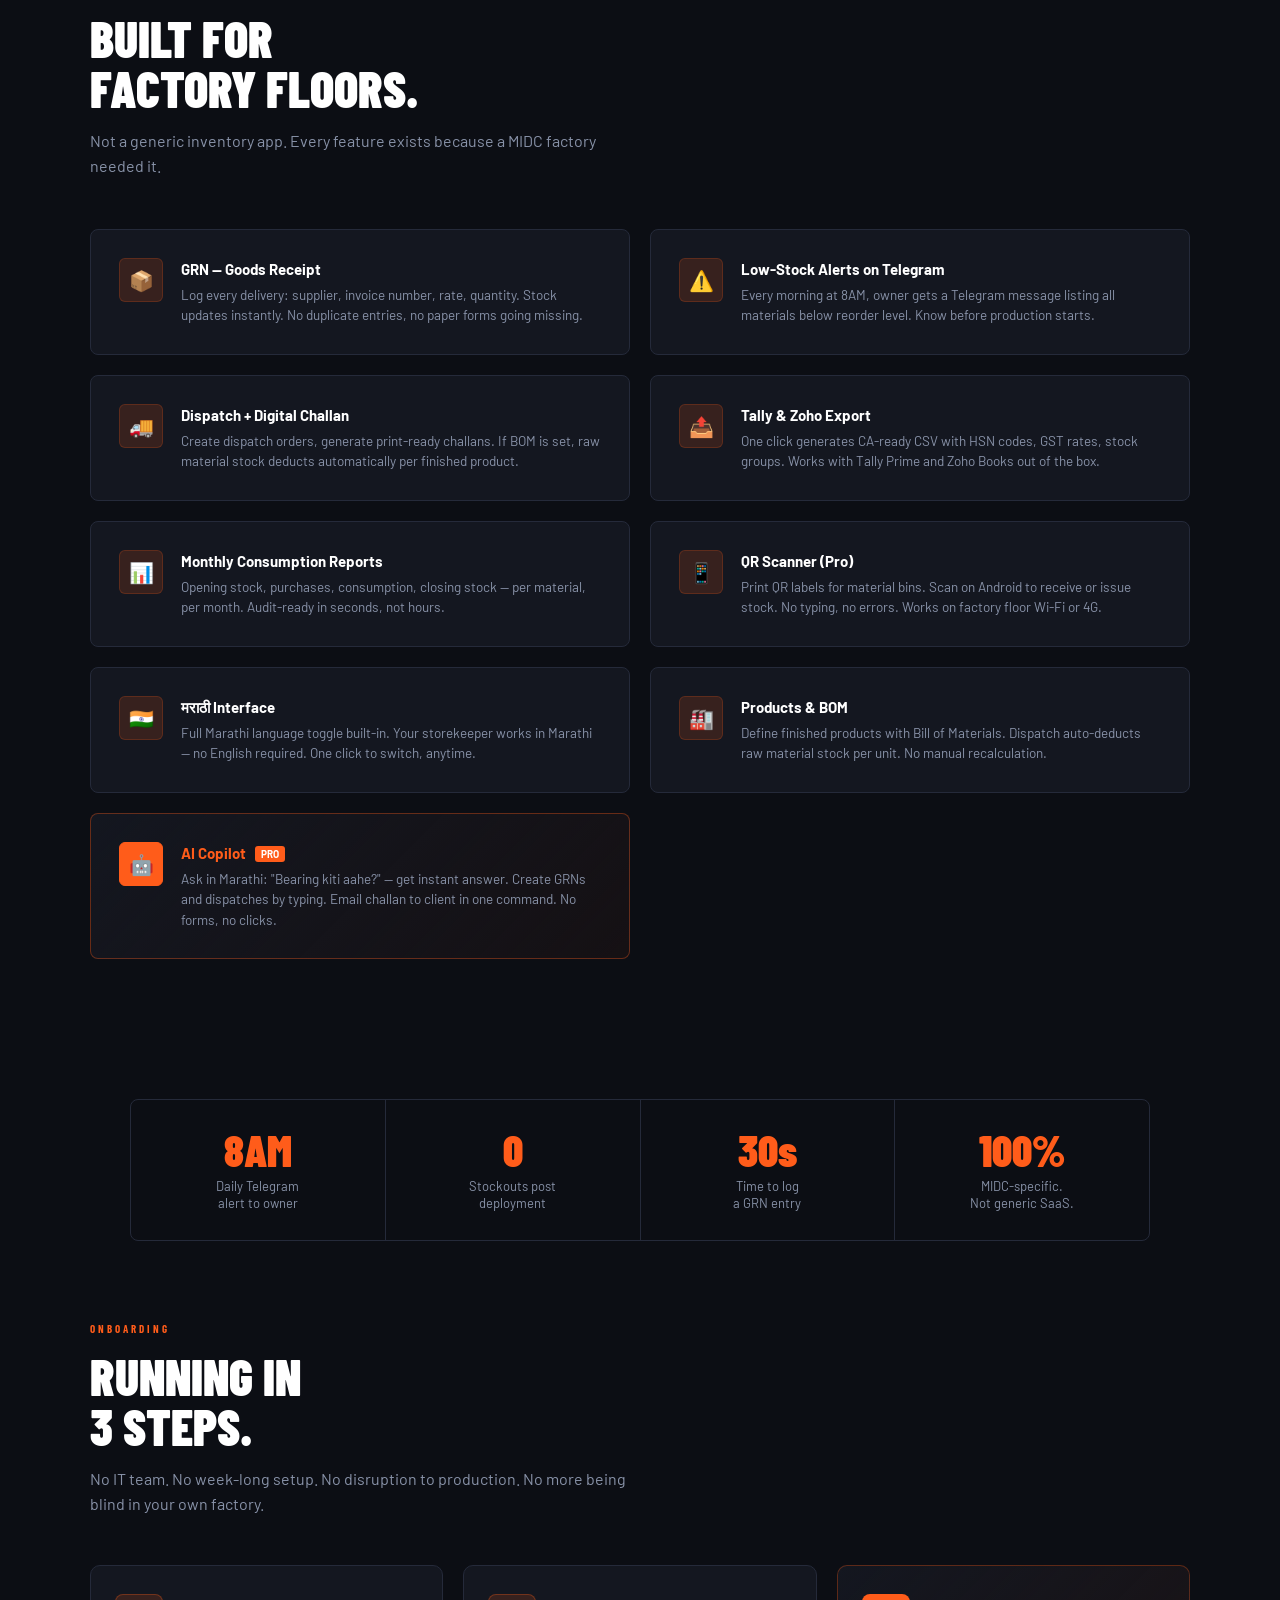
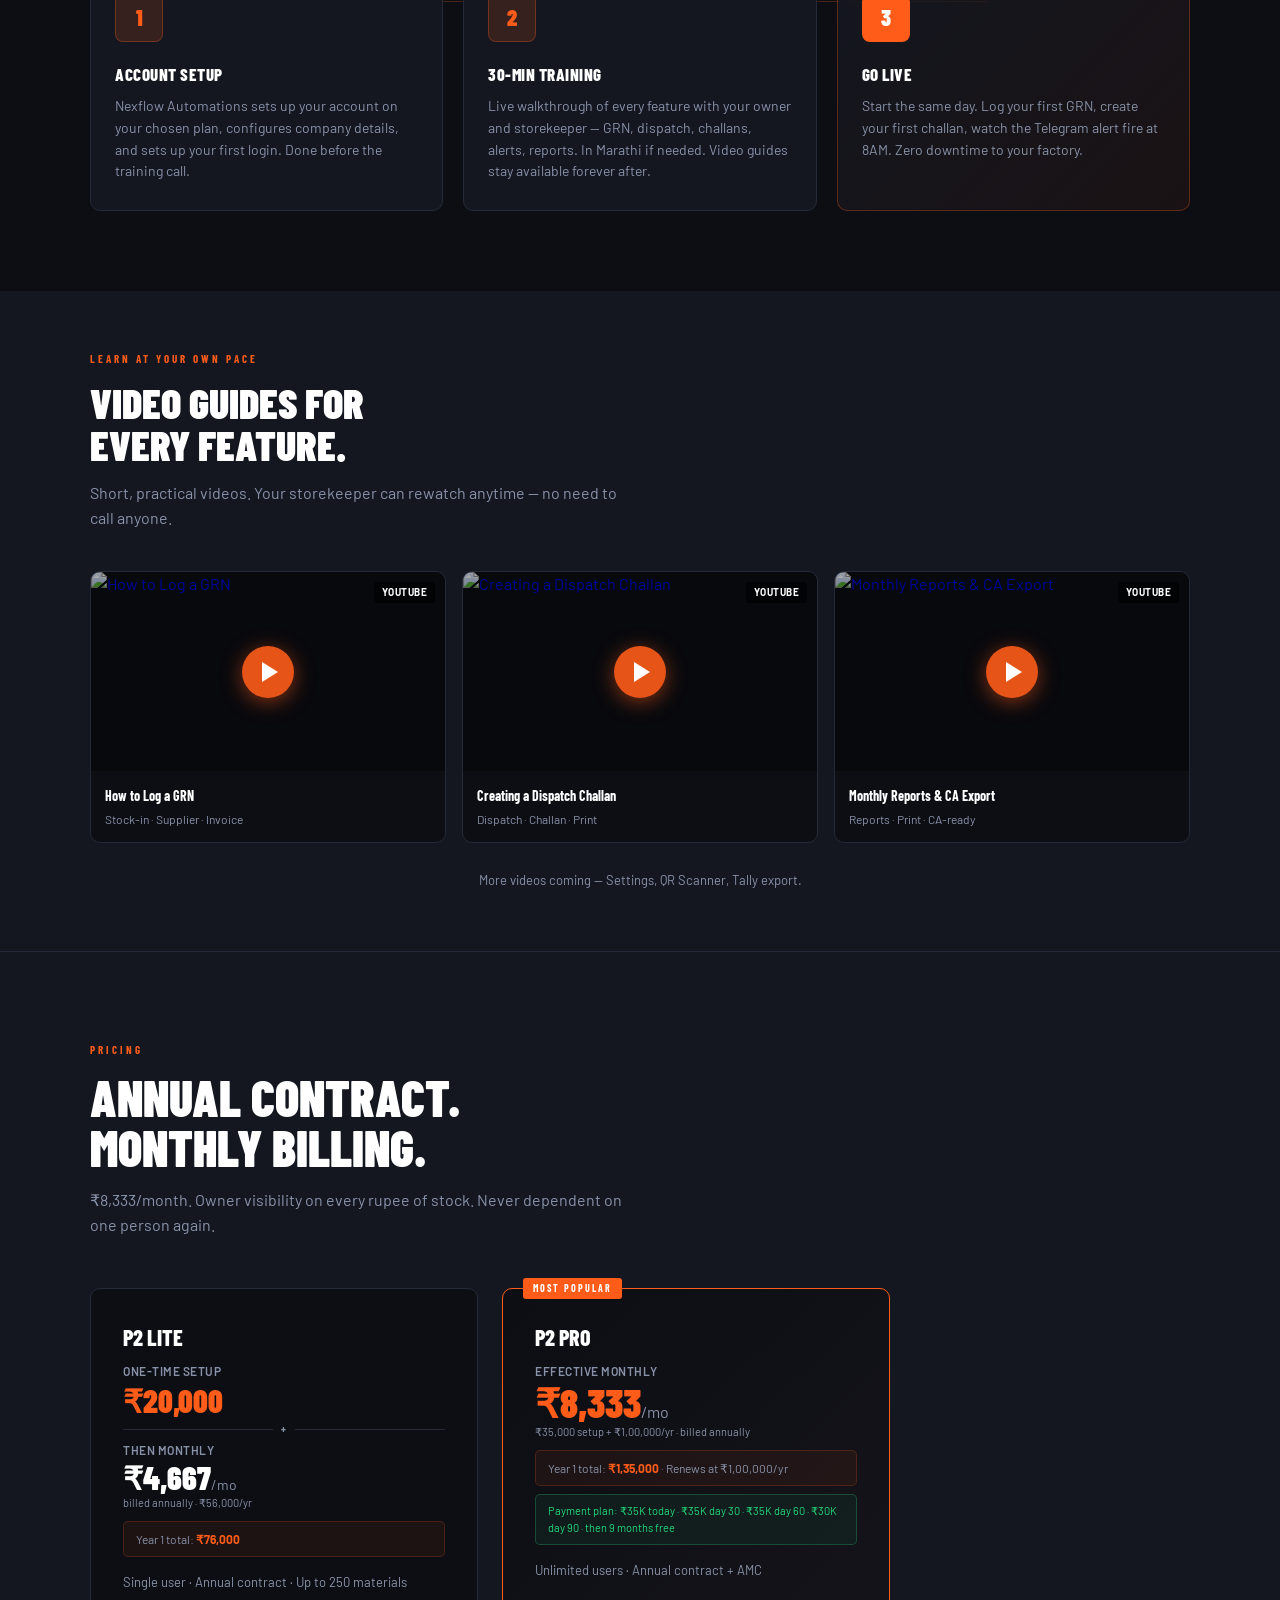
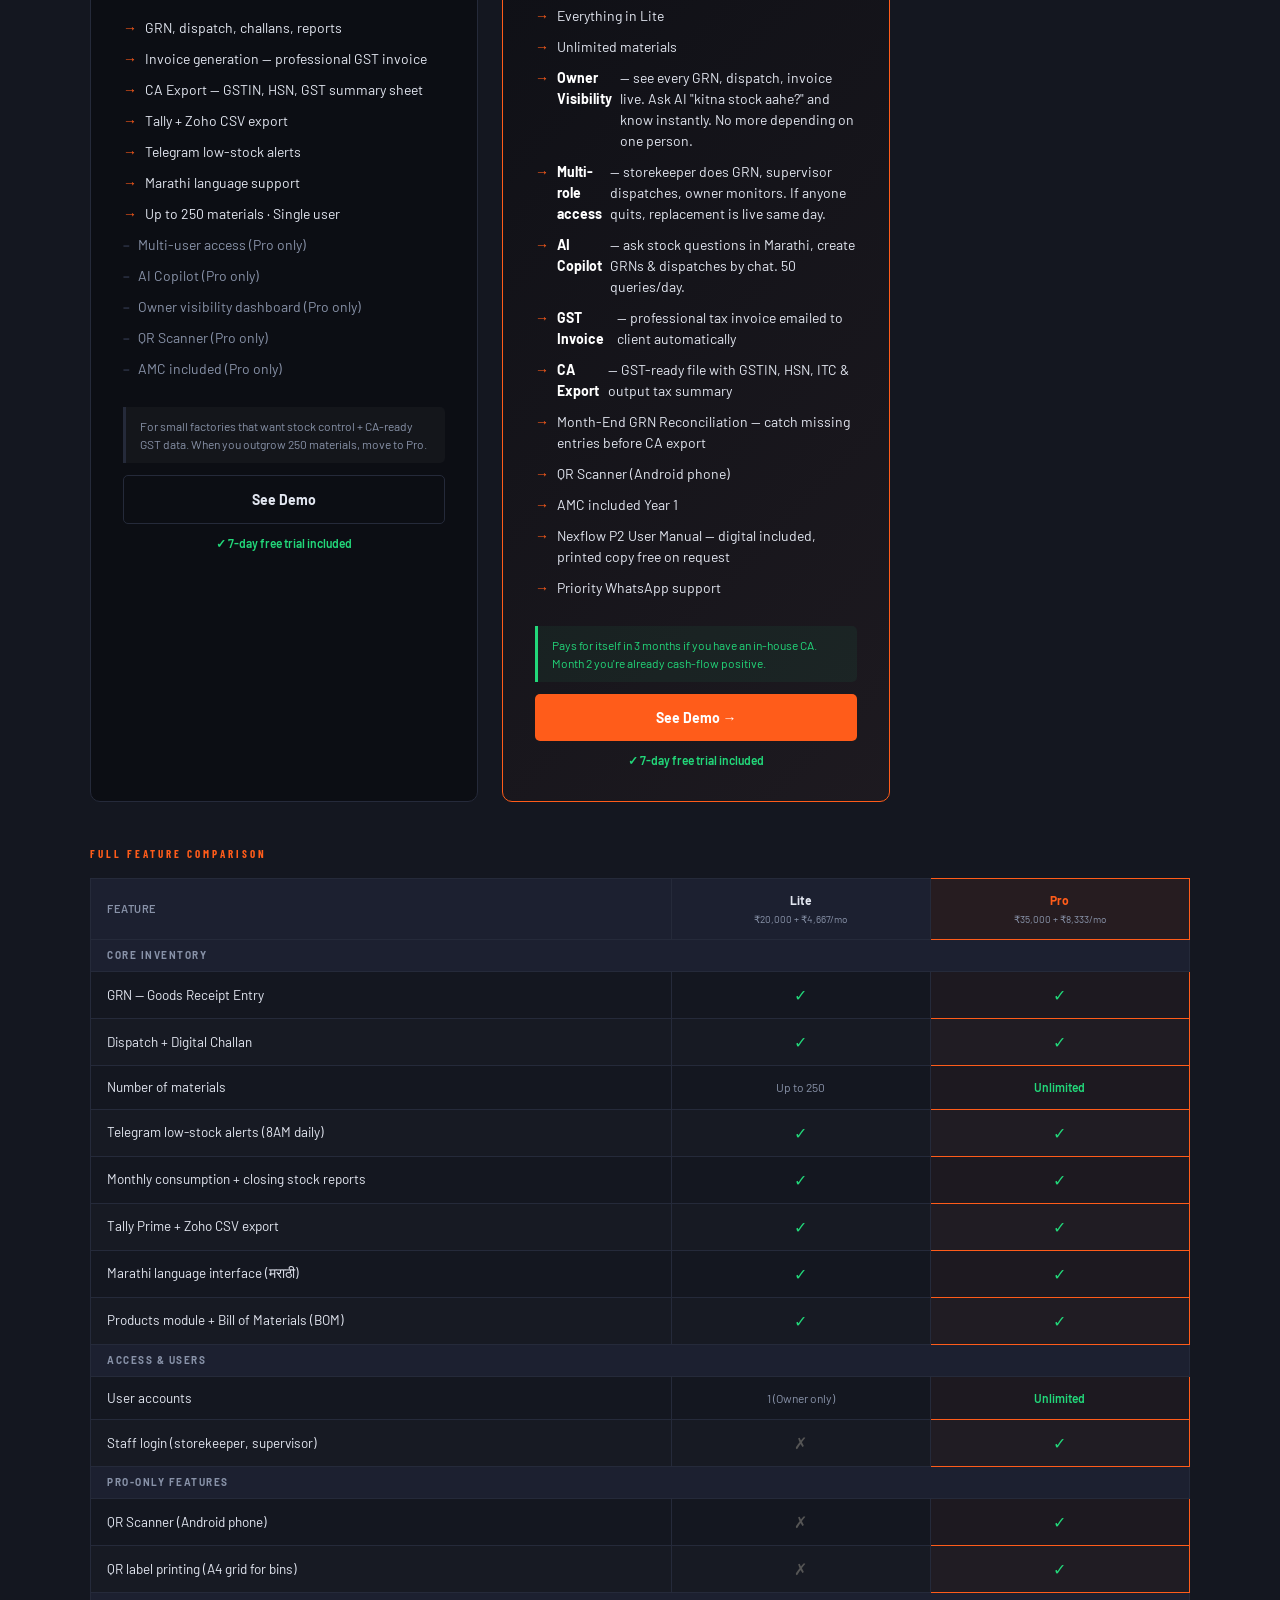
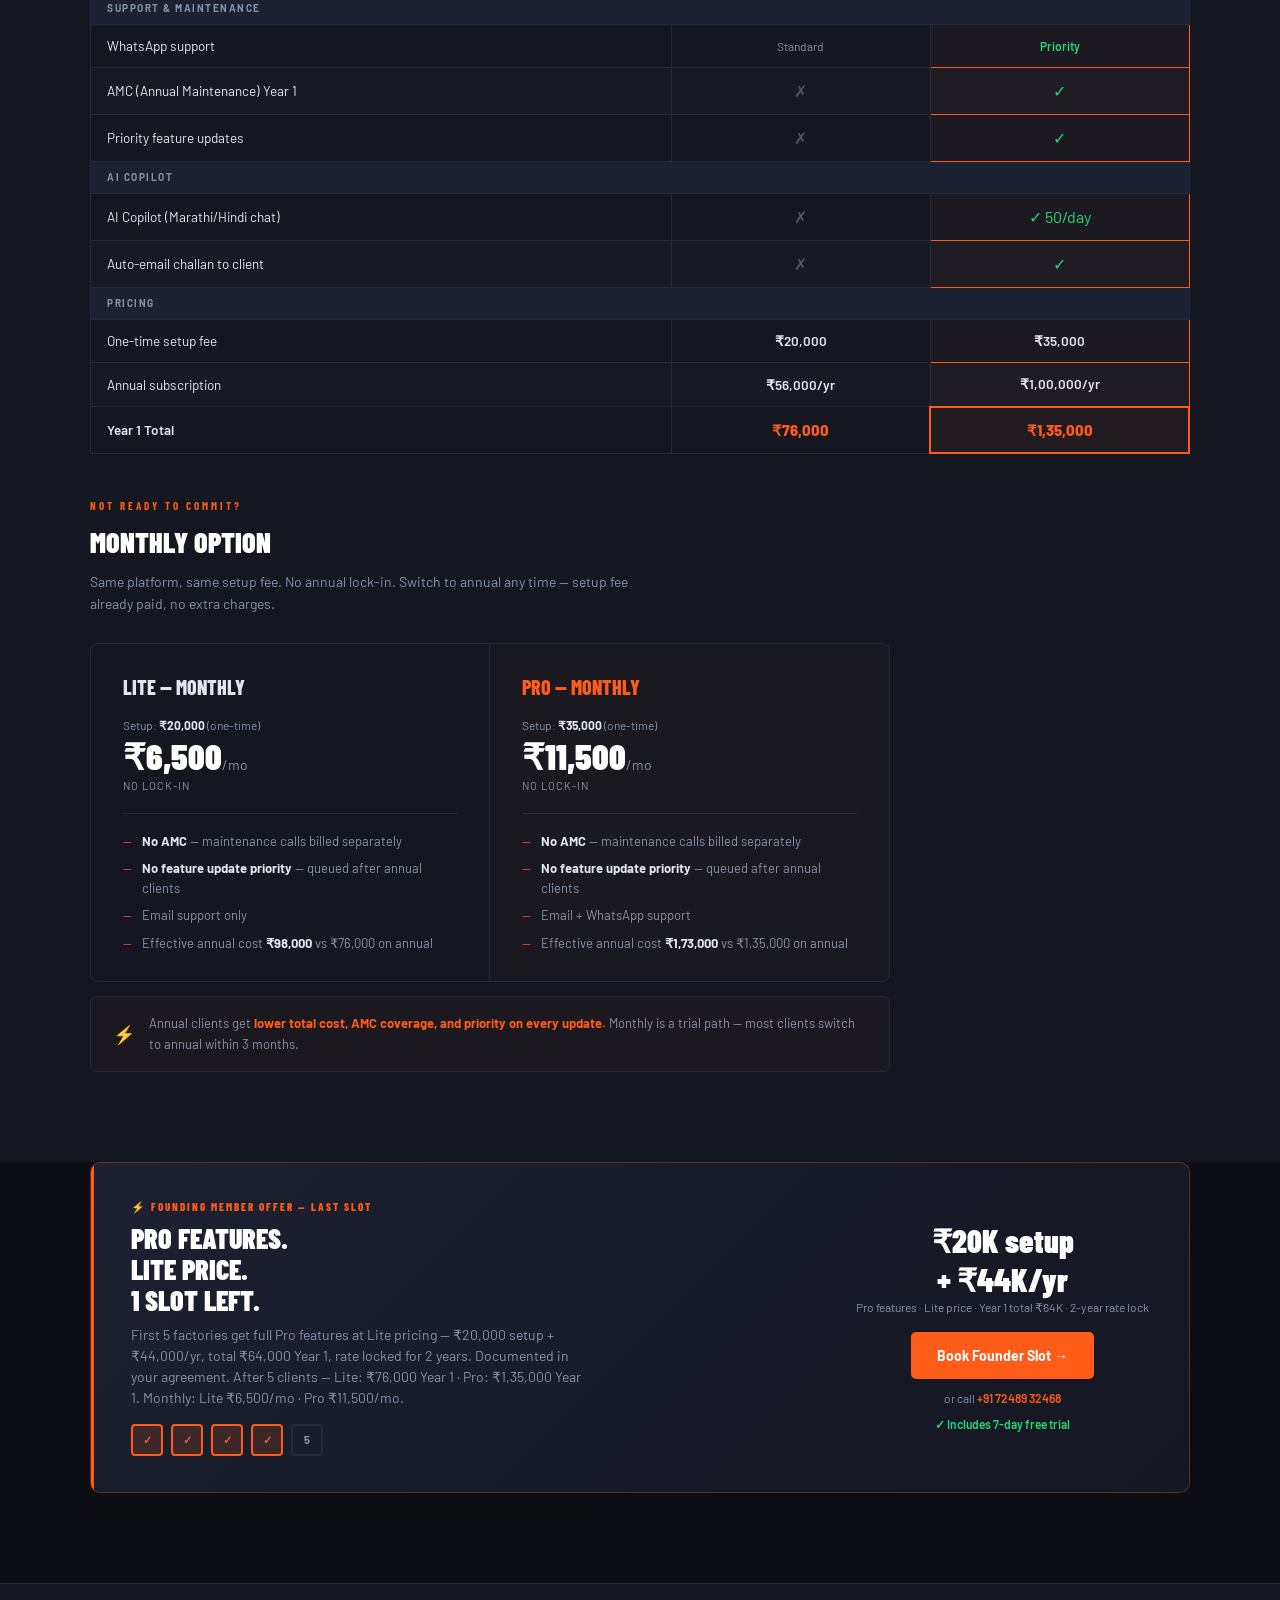
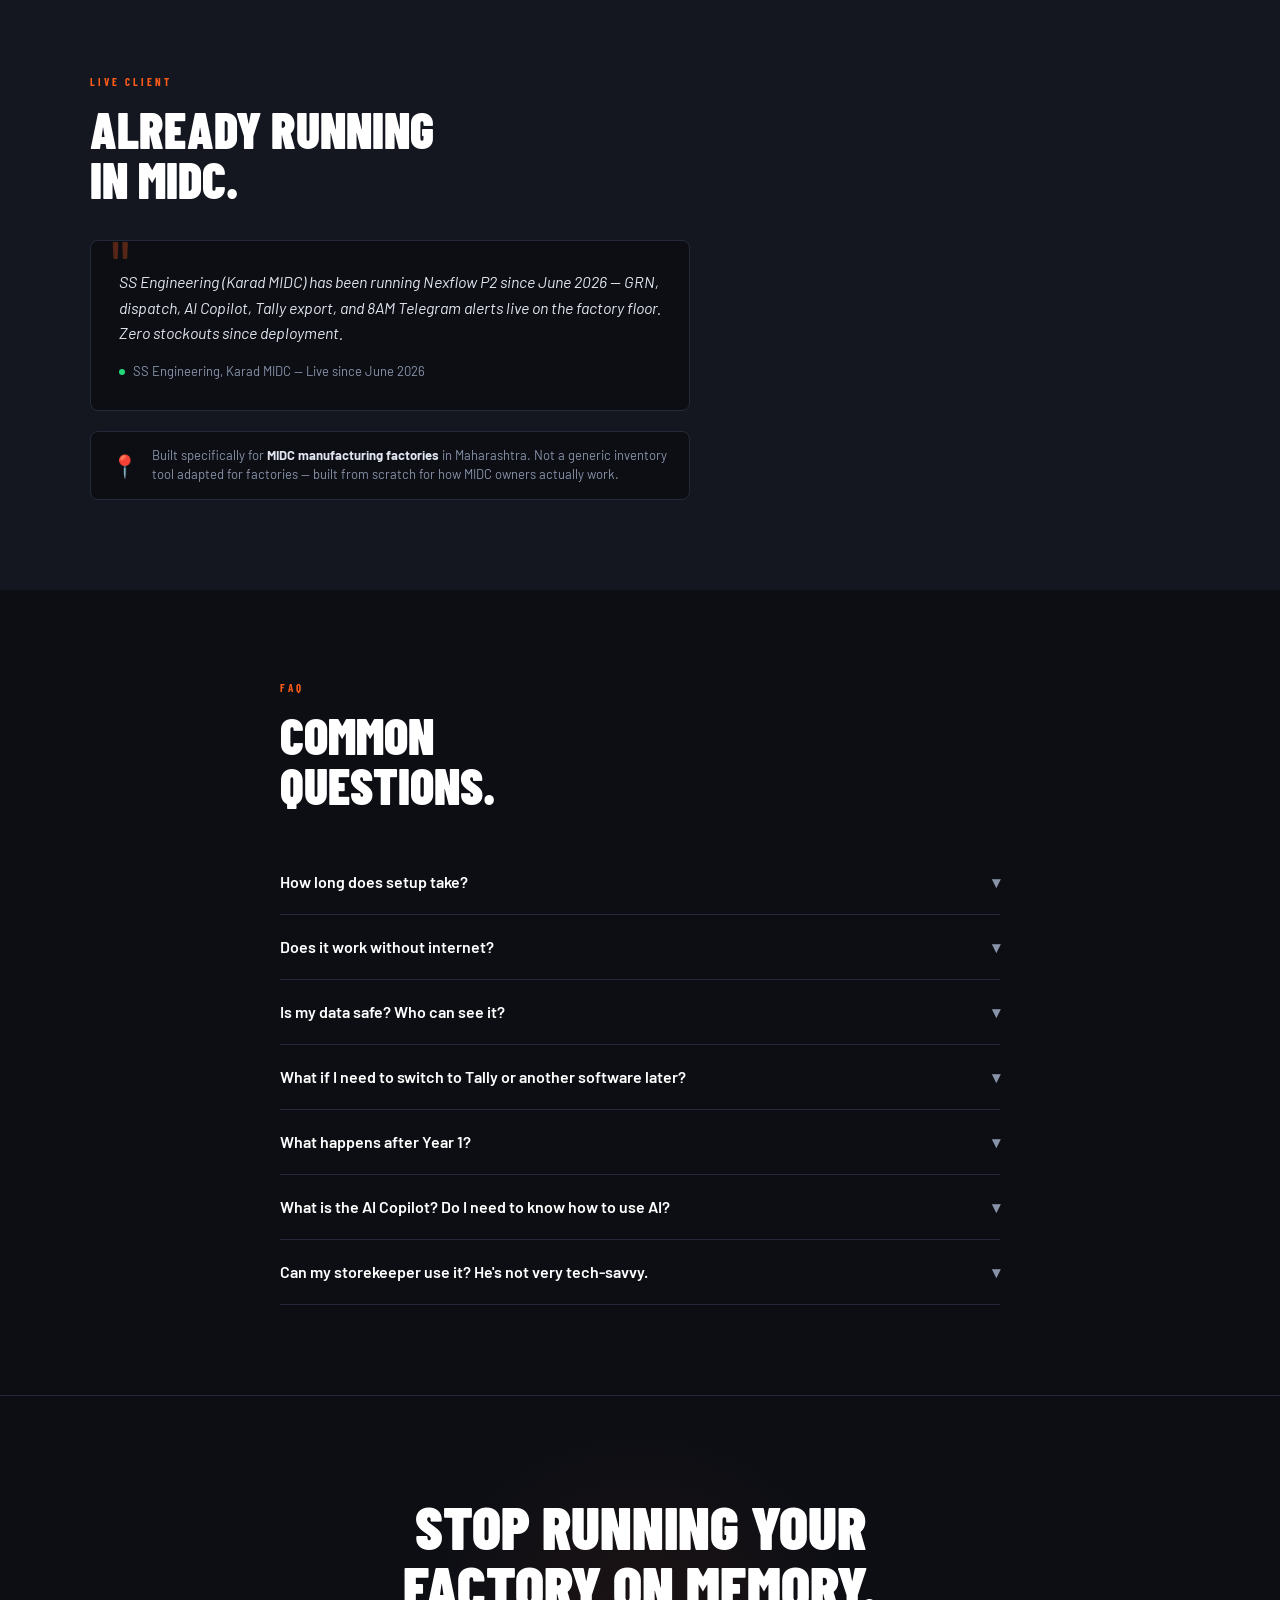
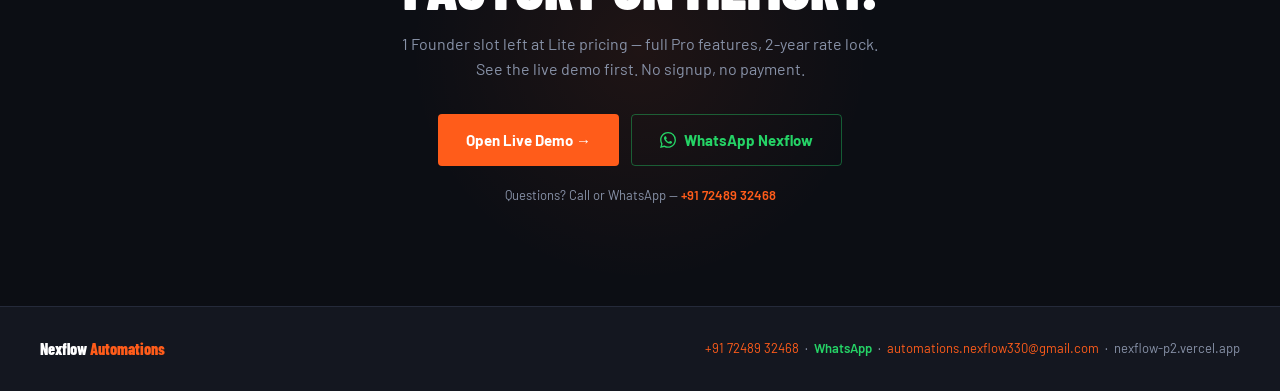
==== commit 2fa75a4e: "Update index.html, strategy, pitching, etc" ====
--- a/index.html
+++ b/index.html
@@ -1110,7 +1110,7 @@
   <div class="section-inner">
     <div class="section-eyebrow">Onboarding</div>
     <h2 class="section-title">Running in<br>3 steps.</h2>
-    <p class="section-sub">No IT team. No week-long setup. No disruption to production.</p>
+    <p class="section-sub">No IT team. No week-long setup. No disruption to production. No more being blind in your own factory.</p>
     <div style="display:grid; grid-template-columns: repeat(3,1fr); gap:20px; margin-top:48px; position:relative;">
       <!-- Connector line -->
       <div style="position:absolute; top:36px; left:calc(16.66% + 20px); right:calc(16.66% + 20px); height:1px; background:linear-gradient(90deg, var(--orange), var(--orange)); opacity:0.25; pointer-events:none;"></div>
@@ -1211,7 +1211,7 @@
   <div class="section-inner">
     <div class="section-eyebrow">Pricing</div>
     <h2 class="section-title">Annual contract.<br>Monthly billing.</h2>
-    <p class="section-sub">₹8,333/month. Less than a peon's salary. Replaces a ₹50,000/month CA. Pays for itself in 3 months.</p>
+    <p class="section-sub">₹8,333/month. Owner visibility on every rupee of stock. Never dependent on one person again.</p>
     <div class="pricing-grid">
       <div class="price-card">
         <div class="price-name">P2 Lite</div>
@@ -1226,25 +1226,26 @@
         </div>
         <div style="margin-bottom:4px;">
           <div style="font-size:12px;color:var(--mid);margin-bottom:2px;letter-spacing:0.5px;text-transform:uppercase;font-weight:600;">Then monthly</div>
-          <div style="font-family:var(--condensed);font-weight:900;font-size:32px;color:var(--white);line-height:1;">₹3,667<span style="font-size:14px;font-weight:400;color:var(--mid);font-family:var(--font);">/mo</span></div>
-          <div style="font-size:11px;color:var(--mid);margin-top:2px;">billed annually · ₹44,000/yr</div>
-        </div>
-        <div style="margin:10px 0 16px;padding:8px 12px;background:rgba(255,92,26,0.07);border:1px solid rgba(255,92,26,0.2);border-radius:5px;font-size:12px;color:var(--mid);">Year 1 total: <strong style="color:var(--orange);">₹64,000</strong></div>
-        <div class="price-detail" style="margin-bottom:24px;">Single user · Annual contract</div>
+          <div style="font-family:var(--condensed);font-weight:900;font-size:32px;color:var(--white);line-height:1;">₹4,667<span style="font-size:14px;font-weight:400;color:var(--mid);font-family:var(--font);">/mo</span></div>
+          <div style="font-size:11px;color:var(--mid);margin-top:2px;">billed annually · ₹56,000/yr</div>
+        </div>
+        <div style="margin:10px 0 16px;padding:8px 12px;background:rgba(255,92,26,0.07);border:1px solid rgba(255,92,26,0.2);border-radius:5px;font-size:12px;color:var(--mid);">Year 1 total: <strong style="color:var(--orange);">₹76,000</strong></div>
+        <div class="price-detail" style="margin-bottom:24px;">Single user · Annual contract · Up to 250 materials</div>
         <ul class="price-features">
-          <li>All core features included</li>
-          <li>Up to 250 materials</li>
-          <li>GRN, dispatch, challans</li>
-          <li>Monthly reports + CA export</li>
+          <li>GRN, dispatch, challans, reports</li>
+          <li>Invoice generation — professional GST invoice</li>
+          <li>CA Export — GSTIN, HSN, GST summary sheet</li>
+          <li>Tally + Zoho CSV export</li>
           <li>Telegram low-stock alerts</li>
-          <li>Tally + Zoho CSV export</li>
           <li>Marathi language support</li>
-          <li class="excluded">Multi-user access</li>
-          <li class="excluded">QR Scanner</li>
-          <li class="excluded">QR label printing</li>
-          <li class="excluded">AMC included</li>
+          <li>Up to 250 materials · Single user</li>
+          <li class="excluded">Multi-user access (Pro only)</li>
+          <li class="excluded">AI Copilot (Pro only)</li>
+          <li class="excluded">Owner visibility dashboard (Pro only)</li>
+          <li class="excluded">QR Scanner (Pro only)</li>
+          <li class="excluded">AMC included (Pro only)</li>
         </ul>
-        <div style="margin:16px 0 12px;padding:10px 14px;background:rgba(255,255,255,0.03);border-left:3px solid var(--border);border-radius:0 5px 5px 0;font-size:12px;color:var(--mid);line-height:1.5;">For factories that want accurate stock without complexity. No CA replacement features needed.</div>
+        <div style="margin:16px 0 12px;padding:10px 14px;background:rgba(255,255,255,0.03);border-left:3px solid var(--border);border-radius:0 5px 5px 0;font-size:12px;color:var(--mid);line-height:1.5;">For small factories that want stock control + CA-ready GST data. When you outgrow 250 materials, move to Pro.</div>
         <a href="#" onclick="openDemoModal();return false;" class="price-btn price-btn-ghost">See Demo</a>
         <div style="text-align:center; margin-top:10px; font-size:12px; color:var(--green); font-weight:600;">✓ 7-day free trial included</div>
       </div>
@@ -1262,13 +1263,15 @@
         <ul class="price-features">
           <li>Everything in Lite</li>
           <li>Unlimited materials</li>
-          <li>Multi-user with role-based access</li>
-          <li><strong style="color:var(--white);">AI Copilot</strong> — ask stock questions in Marathi, create GRNs &amp; dispatches by chat</li>
+          <li><strong style="color:var(--white);">Owner Visibility</strong> — see every GRN, dispatch, invoice live. Ask AI "kitna stock aahe?" and know instantly. No more depending on one person.</li>
+          <li><strong style="color:var(--white);">Multi-role access</strong> — storekeeper does GRN, supervisor dispatches, owner monitors. If anyone quits, replacement is live same day.</li>
+          <li><strong style="color:var(--white);">AI Copilot</strong> — ask stock questions in Marathi, create GRNs &amp; dispatches by chat. 50 queries/day.</li>
           <li><strong style="color:var(--white);">GST Invoice</strong> — professional tax invoice emailed to client automatically</li>
           <li><strong style="color:var(--white);">CA Export</strong> — GST-ready file with GSTIN, HSN, ITC &amp; output tax summary</li>
           <li>Month-End GRN Reconciliation — catch missing entries before CA export</li>
           <li>QR Scanner (Android phone)</li>
           <li>AMC included Year 1</li>
+          <li>Nexflow P2 User Manual — digital included, printed copy free on request</li>
           <li>Priority WhatsApp support</li>
         </ul>
         <div style="margin:16px 0 12px;padding:10px 14px;background:rgba(45,216,130,0.06);border-left:3px solid var(--green);border-radius:0 5px 5px 0;font-size:12px;color:var(--green);line-height:1.5;">Pays for itself in 3 months if you have an in-house CA. Month 2 you're already cash-flow positive.</div>
@@ -1285,7 +1288,7 @@
           <thead>
             <tr>
               <th style="text-align:left;padding:12px 16px;background:var(--surface2);border:1px solid var(--border);color:var(--mid);font-weight:600;font-size:11px;text-transform:uppercase;letter-spacing:0.5px;">Feature</th>
-              <th style="text-align:center;padding:12px 16px;background:var(--surface2);border:1px solid var(--border);color:var(--text);font-weight:700;font-size:12px;min-width:130px;">Lite<br><span style="font-size:10px;color:var(--mid);font-weight:400;">₹20,000 + ₹3,667/mo</span></th>
+              <th style="text-align:center;padding:12px 16px;background:var(--surface2);border:1px solid var(--border);color:var(--text);font-weight:700;font-size:12px;min-width:130px;">Lite<br><span style="font-size:10px;color:var(--mid);font-weight:400;">₹20,000 + ₹4,667/mo</span></th>
               <th style="text-align:center;padding:12px 16px;background:rgba(255,92,26,0.08);border:1px solid var(--orange);color:var(--orange);font-weight:700;font-size:12px;min-width:130px;">Pro<br><span style="font-size:10px;color:var(--mid);font-weight:400;">₹35,000 + ₹8,333/mo</span></th>
             </tr>
           </thead>
@@ -1383,7 +1386,7 @@
             <tr>
               <td style="padding:11px 16px;border:1px solid var(--border);color:var(--text);">AI Copilot (Marathi/Hindi chat)</td>
               <td style="text-align:center;padding:11px 16px;border:1px solid var(--border);color:#555;font-size:16px;">✗</td>
-              <td style="text-align:center;padding:11px 16px;border:1px solid var(--orange);color:var(--green);font-size:16px;background:rgba(255,92,26,0.04);">✓ 30/day</td>
+              <td style="text-align:center;padding:11px 16px;border:1px solid var(--orange);color:var(--green);font-size:16px;background:rgba(255,92,26,0.04);">✓ 50/day</td>
             </tr>
             <tr style="background:rgba(255,255,255,0.01);">
               <td style="padding:11px 16px;border:1px solid var(--border);color:var(--text);">Auto-email challan to client</td>
@@ -1400,12 +1403,12 @@
             </tr>
             <tr style="background:rgba(255,255,255,0.01);">
               <td style="padding:11px 16px;border:1px solid var(--border);color:var(--text);">Annual subscription</td>
-              <td style="text-align:center;padding:11px 16px;border:1px solid var(--border);color:var(--text);font-weight:600;">₹44,000/yr</td>
+              <td style="text-align:center;padding:11px 16px;border:1px solid var(--border);color:var(--text);font-weight:600;">₹56,000/yr</td>
               <td style="text-align:center;padding:11px 16px;border:1px solid var(--orange);color:var(--text);font-weight:600;background:rgba(255,92,26,0.04);">₹1,00,000/yr</td>
             </tr>
             <tr>
               <td style="padding:11px 16px;border:1px solid var(--border);color:var(--text);font-weight:600;">Year 1 Total</td>
-              <td style="text-align:center;padding:11px 16px;border:1px solid var(--border);color:var(--orange);font-weight:800;font-size:15px;">₹64,000</td>
+              <td style="text-align:center;padding:11px 16px;border:1px solid var(--border);color:var(--orange);font-weight:800;font-size:15px;">₹76,000</td>
               <td style="text-align:center;padding:11px 16px;border:2px solid var(--orange);color:var(--orange);font-weight:800;font-size:15px;background:rgba(255,92,26,0.06);">₹1,35,000</td>
             </tr>
           </tbody>
@@ -1423,28 +1426,28 @@
           <div style="font-family:var(--condensed);font-weight:800;font-size:20px;text-transform:uppercase;color:var(--text);margin-bottom:14px;">Lite — Monthly</div>
           <div style="margin-bottom:18px;padding-bottom:18px;border-bottom:1px solid var(--border);">
             <div style="font-size:12px;color:var(--mid);margin-bottom:4px;">Setup: <strong style="color:var(--text);">&#8377;20,000</strong> (one-time)</div>
-            <div style="font-family:var(--condensed);font-weight:900;font-size:36px;color:var(--white);line-height:1;">&#8377;5,500<span style="font-size:14px;font-weight:400;color:var(--mid);font-family:var(--font);">/mo</span></div>
+            <div style="font-family:var(--condensed);font-weight:900;font-size:36px;color:var(--white);line-height:1;">&#8377;6,500<span style="font-size:14px;font-weight:400;color:var(--mid);font-family:var(--font);">/mo</span></div>
             <div style="font-size:11px;color:var(--mid);margin-top:4px;letter-spacing:1px;text-transform:uppercase;">No lock-in</div>
           </div>
           <ul style="list-style:none;display:flex;flex-direction:column;gap:8px;">
             <li style="display:flex;align-items:flex-start;gap:10px;font-size:13px;color:var(--mid);"><span style="color:#ef4444;flex-shrink:0;">&#8212;</span><span><strong style="color:var(--text);">No AMC</strong> &mdash; maintenance calls billed separately</span></li>
             <li style="display:flex;align-items:flex-start;gap:10px;font-size:13px;color:var(--mid);"><span style="color:#ef4444;flex-shrink:0;">&#8212;</span><span><strong style="color:var(--text);">No feature update priority</strong> &mdash; queued after annual clients</span></li>
             <li style="display:flex;align-items:flex-start;gap:10px;font-size:13px;color:var(--mid);"><span style="color:#ef4444;flex-shrink:0;">&#8212;</span><span>Email support only</span></li>
-            <li style="display:flex;align-items:flex-start;gap:10px;font-size:13px;color:var(--mid);"><span style="color:#ef4444;flex-shrink:0;">&#8212;</span><span>Effective annual cost <strong style="color:var(--text);">&#8377;86,000</strong> vs &#8377;64,000 on annual</span></li>
+            <li style="display:flex;align-items:flex-start;gap:10px;font-size:13px;color:var(--mid);"><span style="color:#ef4444;flex-shrink:0;">&#8212;</span><span>Effective annual cost <strong style="color:var(--text);">&#8377;98,000</strong> vs &#8377;76,000 on annual</span></li>
           </ul>
         </div>
         <div style="padding:28px 32px;background:rgba(255,92,26,0.02);">
           <div style="font-family:var(--condensed);font-weight:800;font-size:20px;text-transform:uppercase;color:var(--orange);margin-bottom:14px;">Pro — Monthly</div>
           <div style="margin-bottom:18px;padding-bottom:18px;border-bottom:1px solid var(--border);">
             <div style="font-size:12px;color:var(--mid);margin-bottom:4px;">Setup: <strong style="color:var(--text);">&#8377;35,000</strong> (one-time)</div>
-            <div style="font-family:var(--condensed);font-weight:900;font-size:36px;color:var(--white);line-height:1;">&#8377;9,500<span style="font-size:14px;font-weight:400;color:var(--mid);font-family:var(--font);">/mo</span></div>
+            <div style="font-family:var(--condensed);font-weight:900;font-size:36px;color:var(--white);line-height:1;">&#8377;11,500<span style="font-size:14px;font-weight:400;color:var(--mid);font-family:var(--font);">/mo</span></div>
             <div style="font-size:11px;color:var(--mid);margin-top:4px;letter-spacing:1px;text-transform:uppercase;">No lock-in</div>
           </div>
           <ul style="list-style:none;display:flex;flex-direction:column;gap:8px;">
             <li style="display:flex;align-items:flex-start;gap:10px;font-size:13px;color:var(--mid);"><span style="color:#ef4444;flex-shrink:0;">&#8212;</span><span><strong style="color:var(--text);">No AMC</strong> &mdash; maintenance calls billed separately</span></li>
             <li style="display:flex;align-items:flex-start;gap:10px;font-size:13px;color:var(--mid);"><span style="color:#ef4444;flex-shrink:0;">&#8212;</span><span><strong style="color:var(--text);">No feature update priority</strong> &mdash; queued after annual clients</span></li>
             <li style="display:flex;align-items:flex-start;gap:10px;font-size:13px;color:var(--mid);"><span style="color:#ef4444;flex-shrink:0;">&#8212;</span><span>Email + WhatsApp support</span></li>
-            <li style="display:flex;align-items:flex-start;gap:10px;font-size:13px;color:var(--mid);"><span style="color:#ef4444;flex-shrink:0;">&#8212;</span><span>Effective annual cost <strong style="color:var(--text);">&#8377;1,49,000</strong> vs &#8377;1,35,000 on annual</span></li>
+            <li style="display:flex;align-items:flex-start;gap:10px;font-size:13px;color:var(--mid);"><span style="color:#ef4444;flex-shrink:0;">&#8212;</span><span>Effective annual cost <strong style="color:var(--text);">&#8377;1,73,000</strong> vs &#8377;1,35,000 on annual</span></li>
           </ul>
         </div>
       </div>
@@ -1463,7 +1466,7 @@
     <div class="founder-left">
       <div class="founder-tag">⚡ Founding Member Offer — Last Slot</div>
       <div class="founder-headline">Pro features.<br>Lite price.<br>1 slot left.</div>
-      <div class="founder-sub">First 5 factories get full Pro features at Lite pricing — ₹20,000 setup + ₹44,000/yr, total ₹64,000 Year 1, rate locked for 2 years. Documented in your agreement. After 5 clients, Pro is ₹35,000 setup + ₹1,00,000/yr.</div>
+      <div class="founder-sub">First 5 factories get full Pro features at Lite pricing — ₹20,000 setup + ₹44,000/yr, total ₹64,000 Year 1, rate locked for 2 years. Documented in your agreement. After 5 clients — Lite: ₹76,000 Year 1 · Pro: ₹1,35,000 Year 1. Monthly: Lite ₹6,500/mo · Pro ₹11,500/mo.</div>
       <div class="founder-slots">
         <div class="slot used">✓</div>
         <div class="slot used">✓</div>
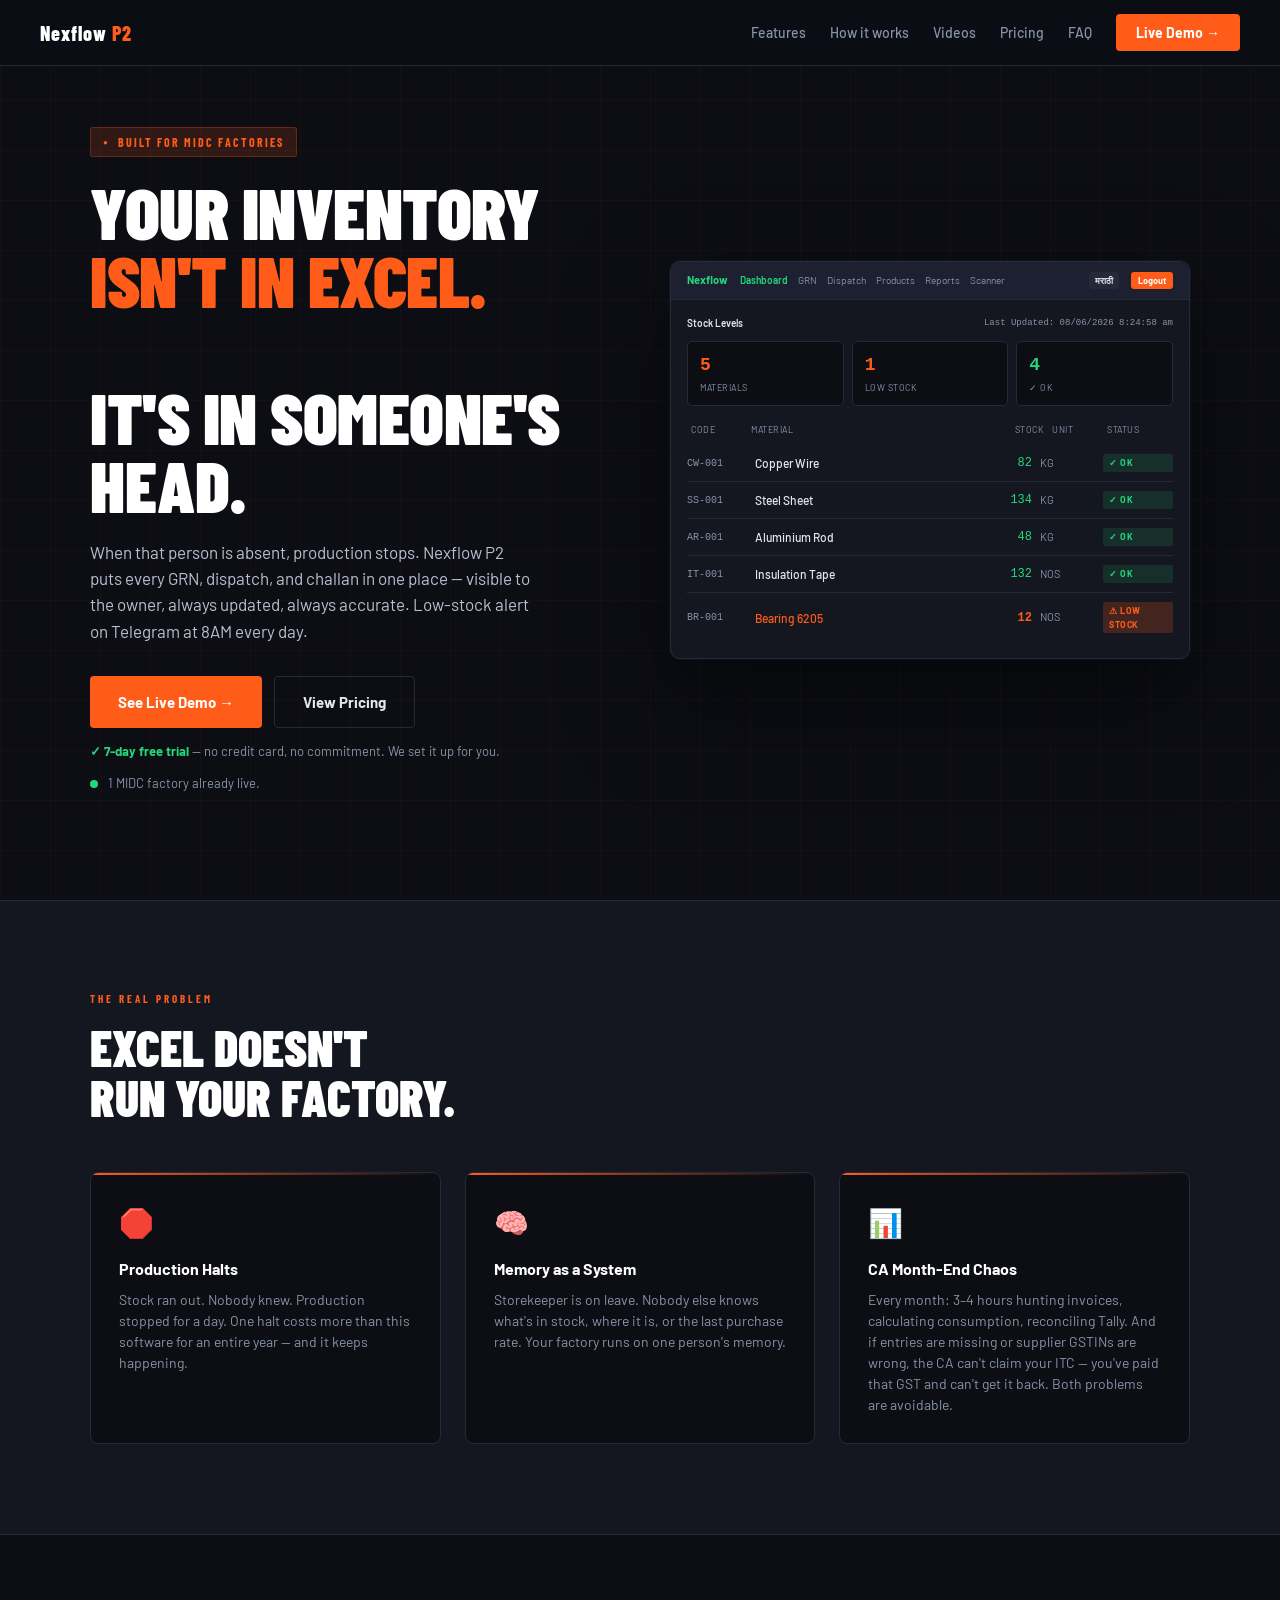
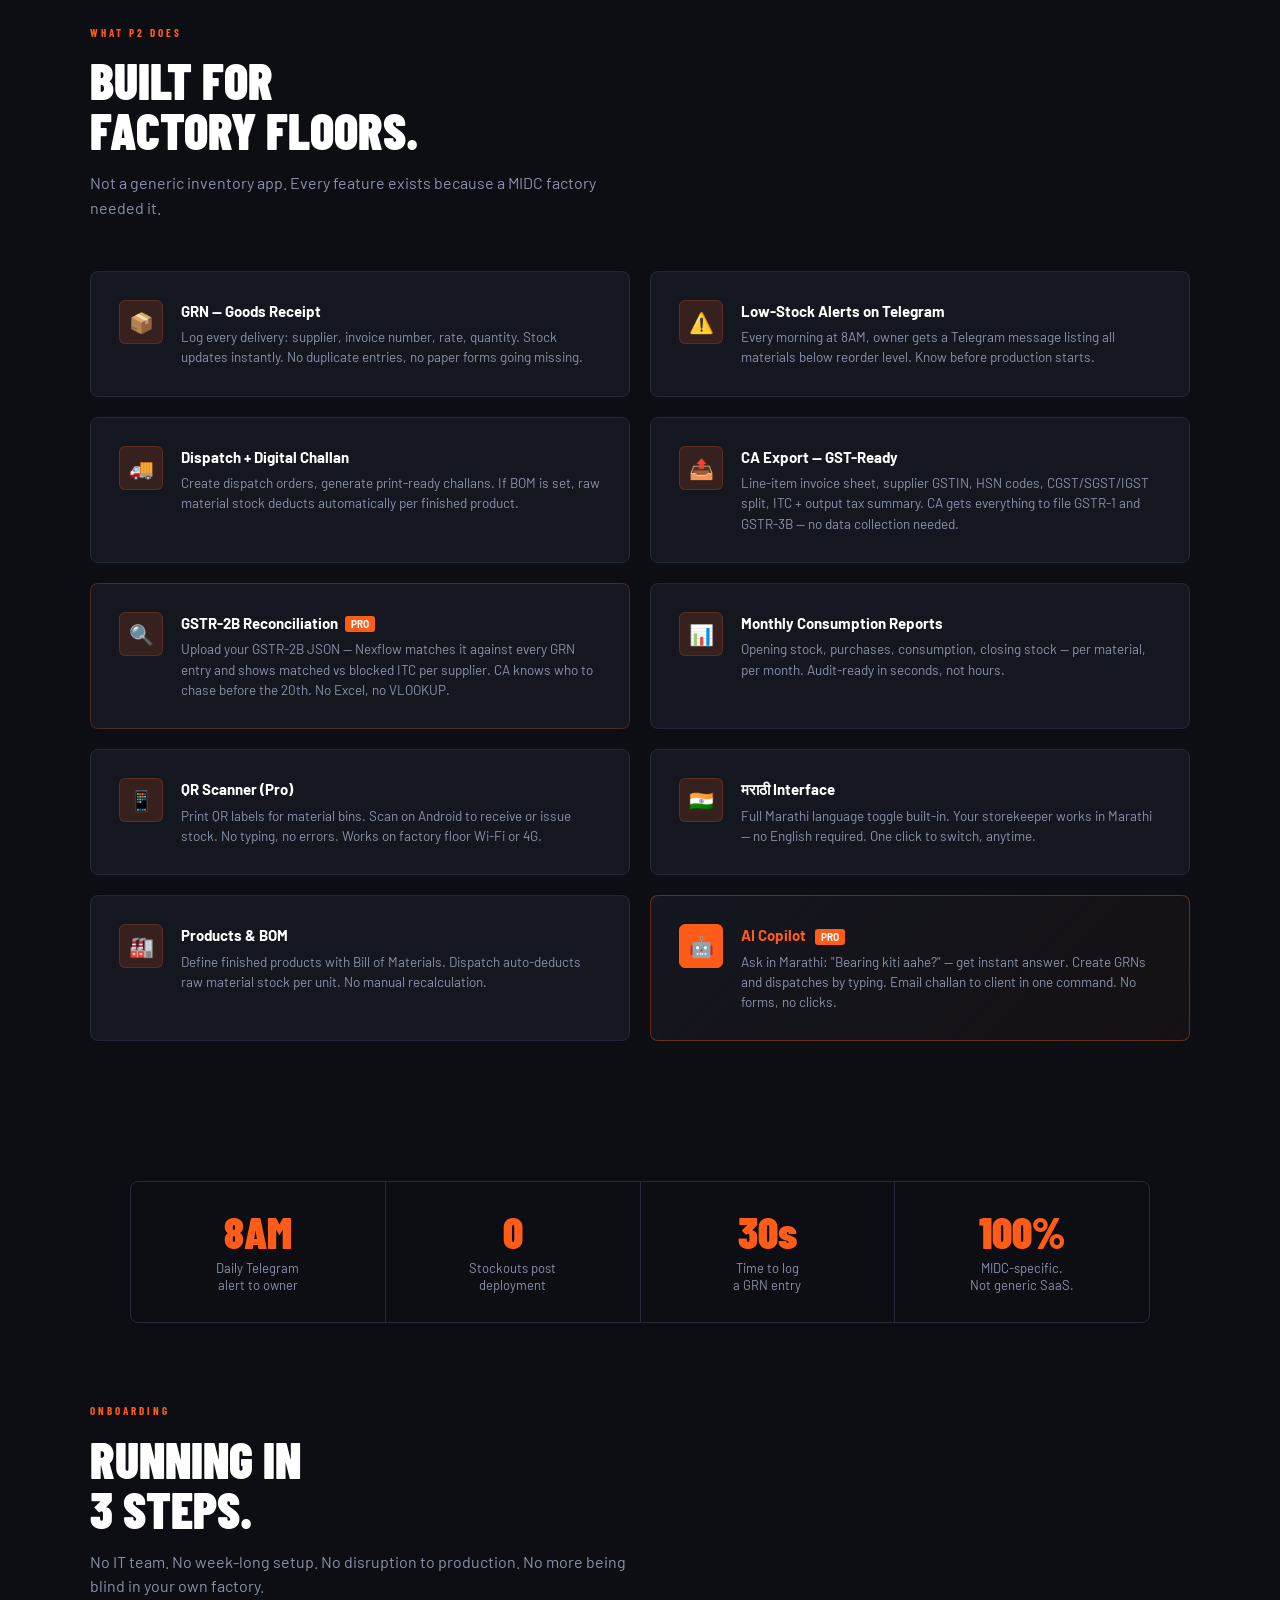
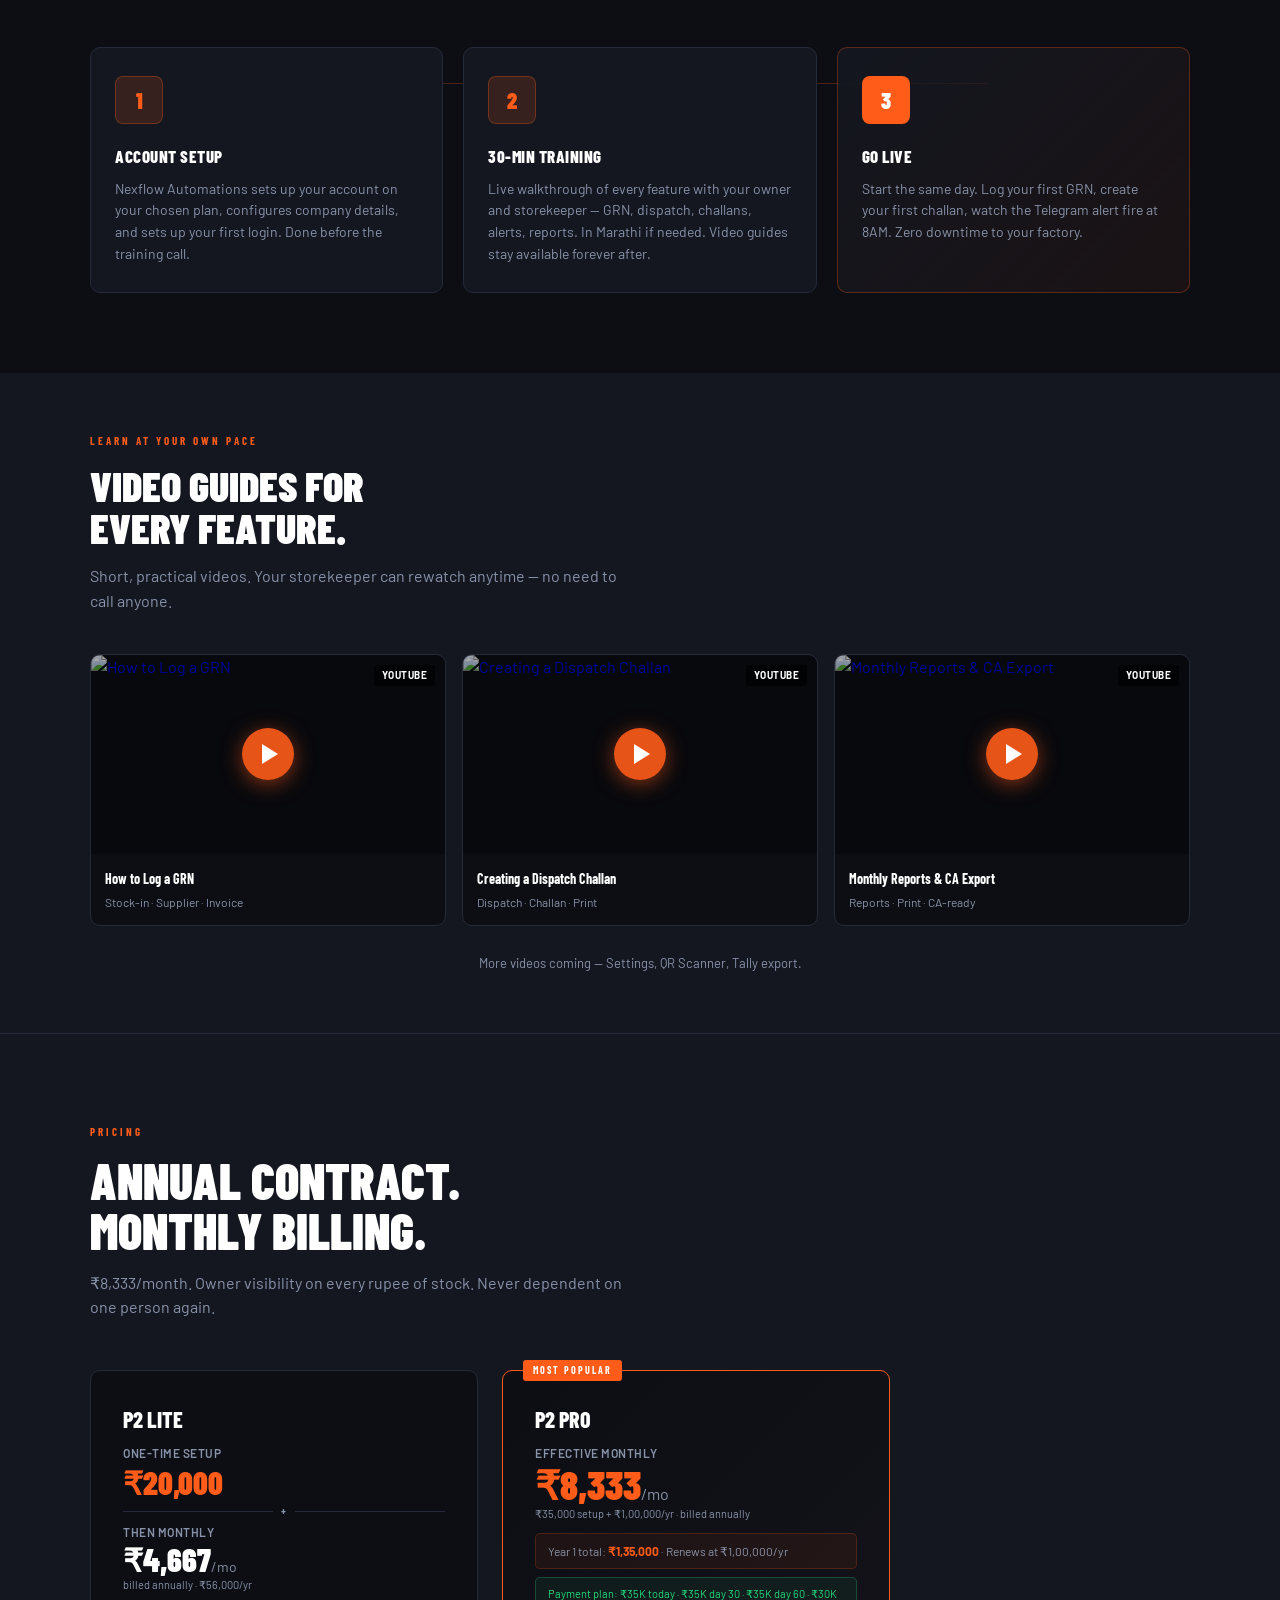
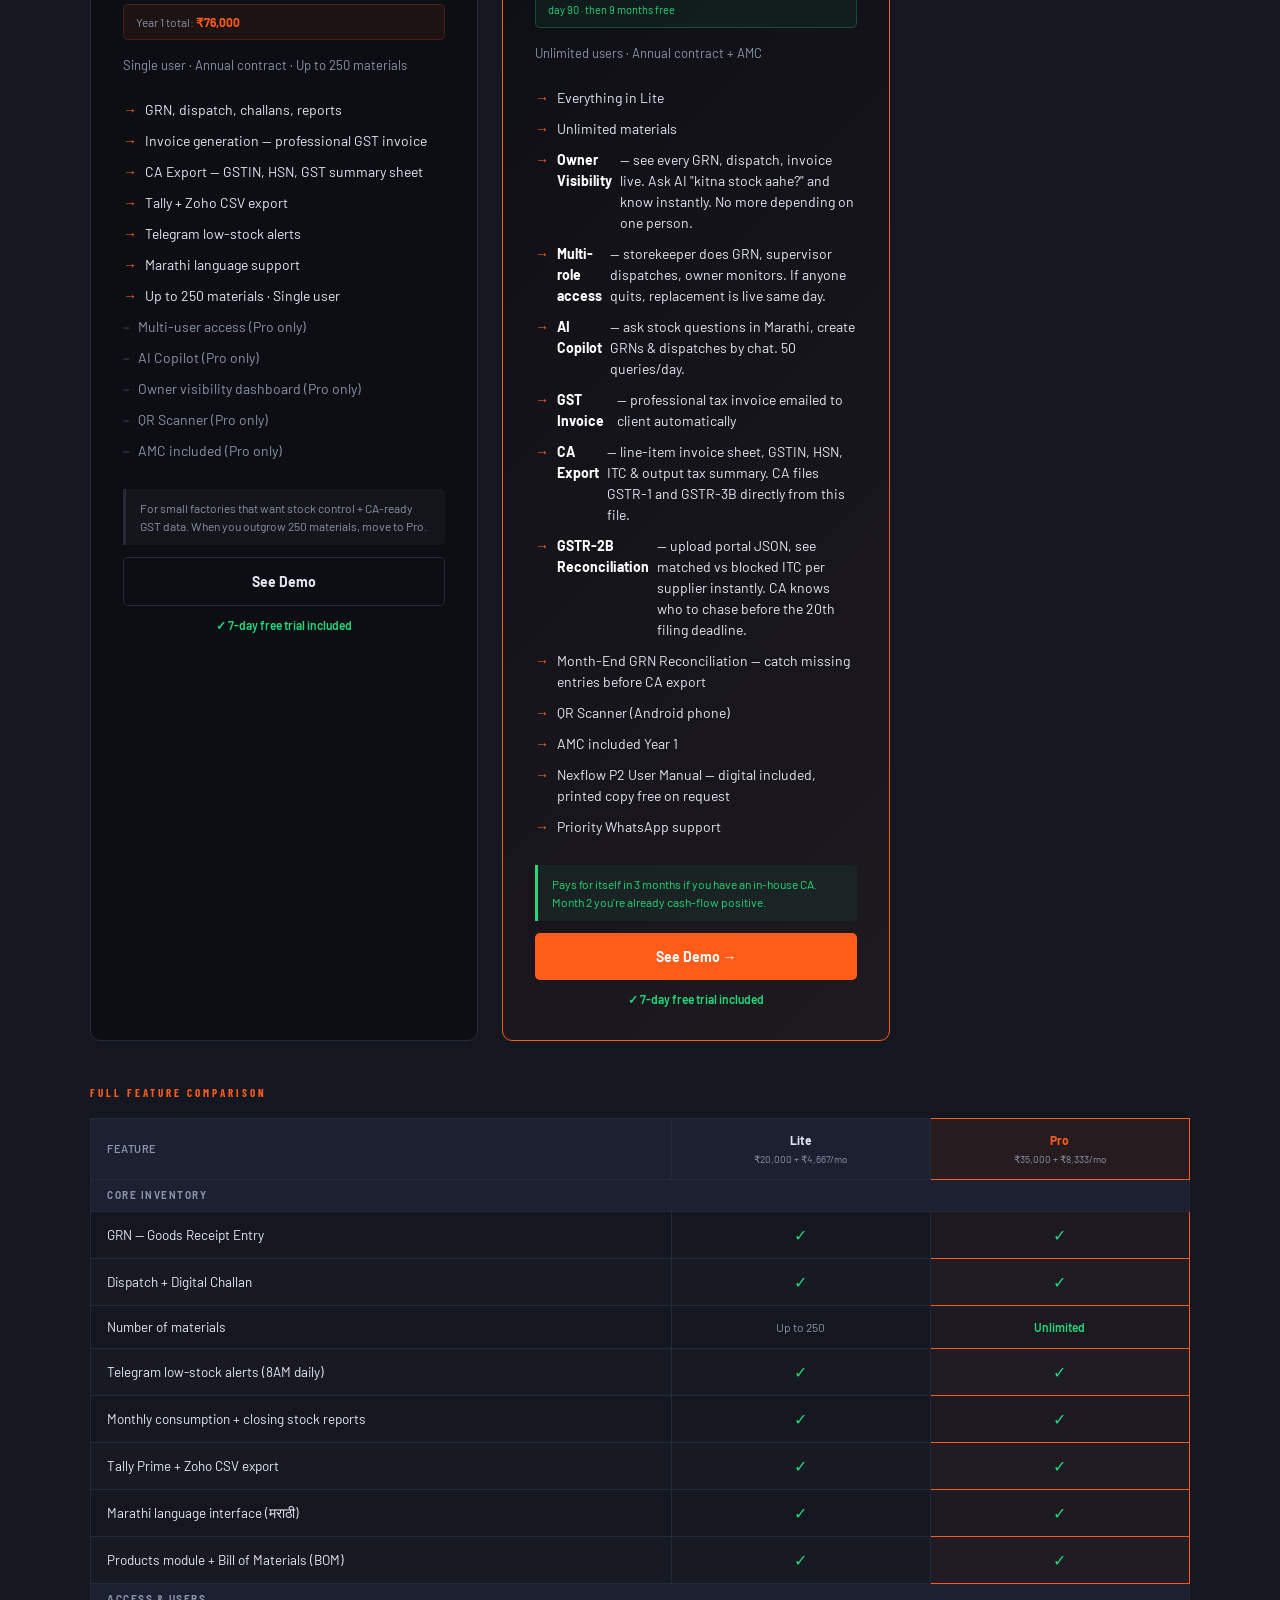
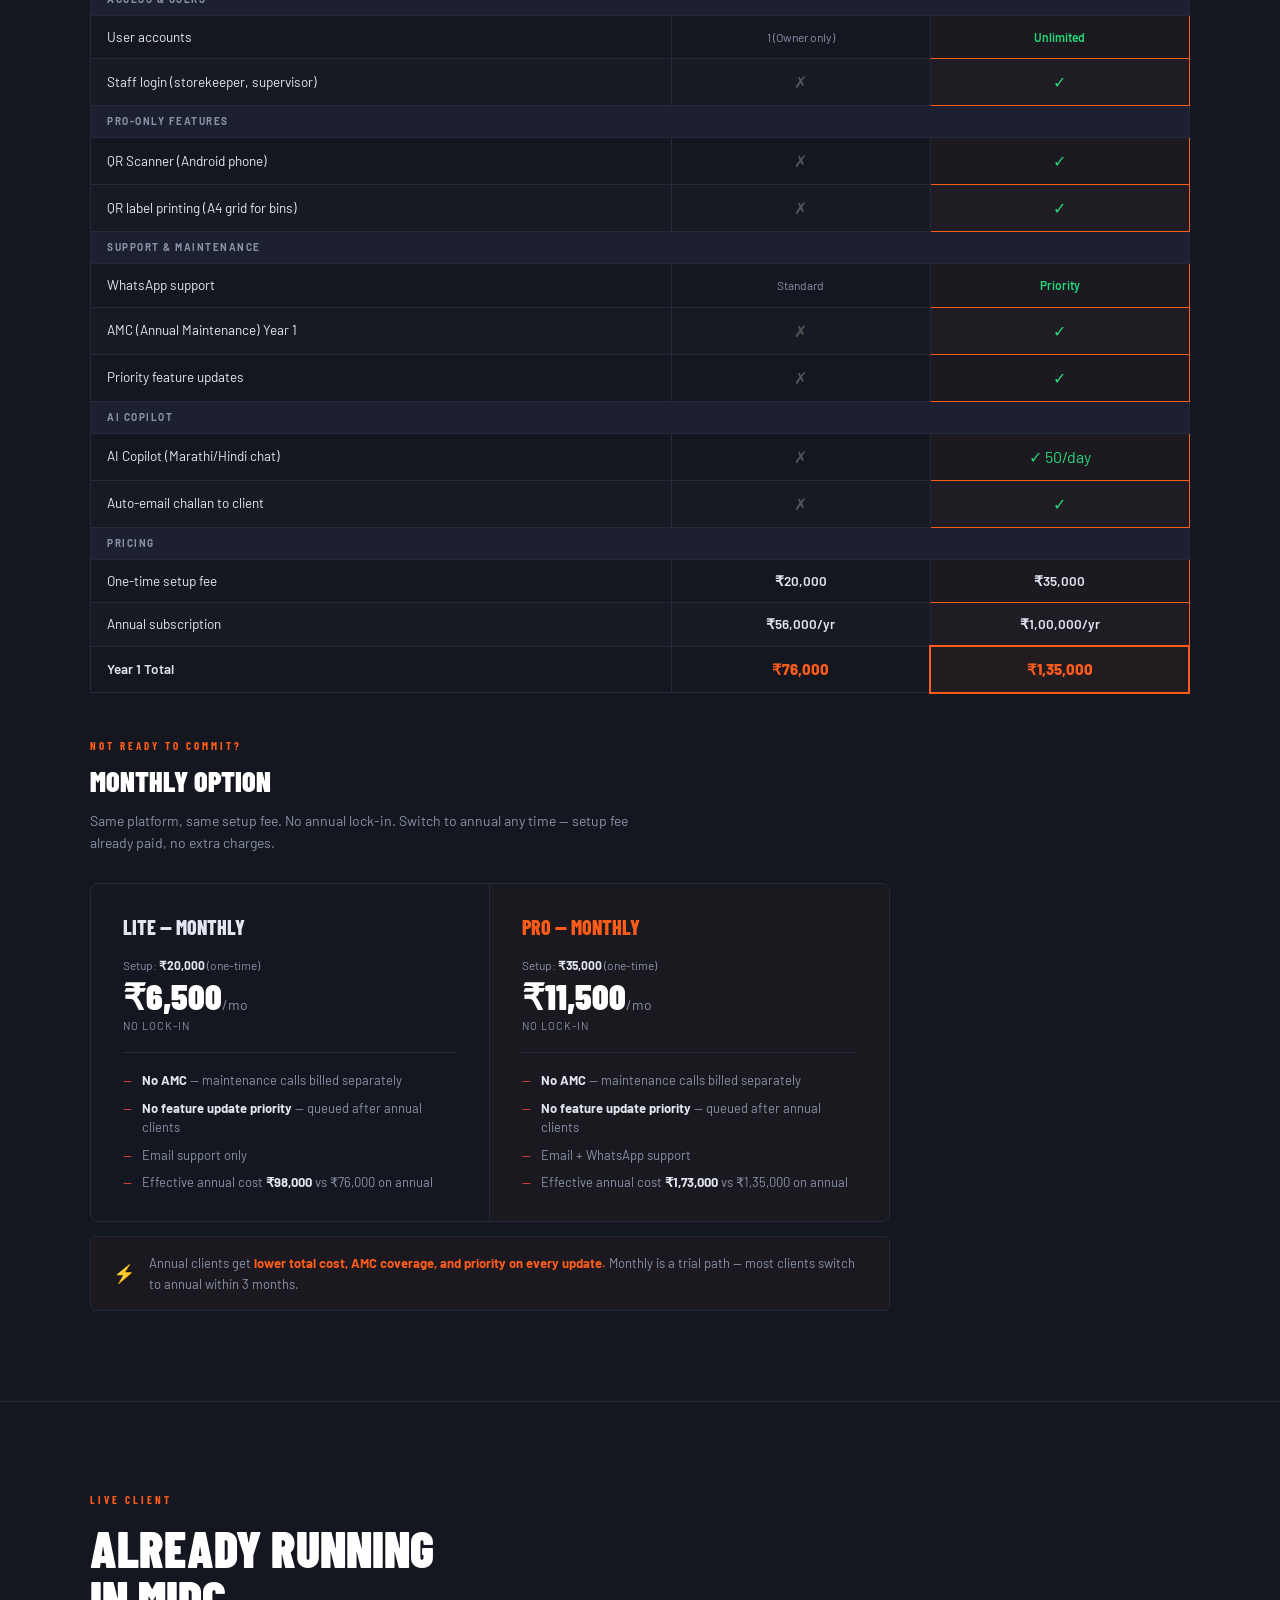
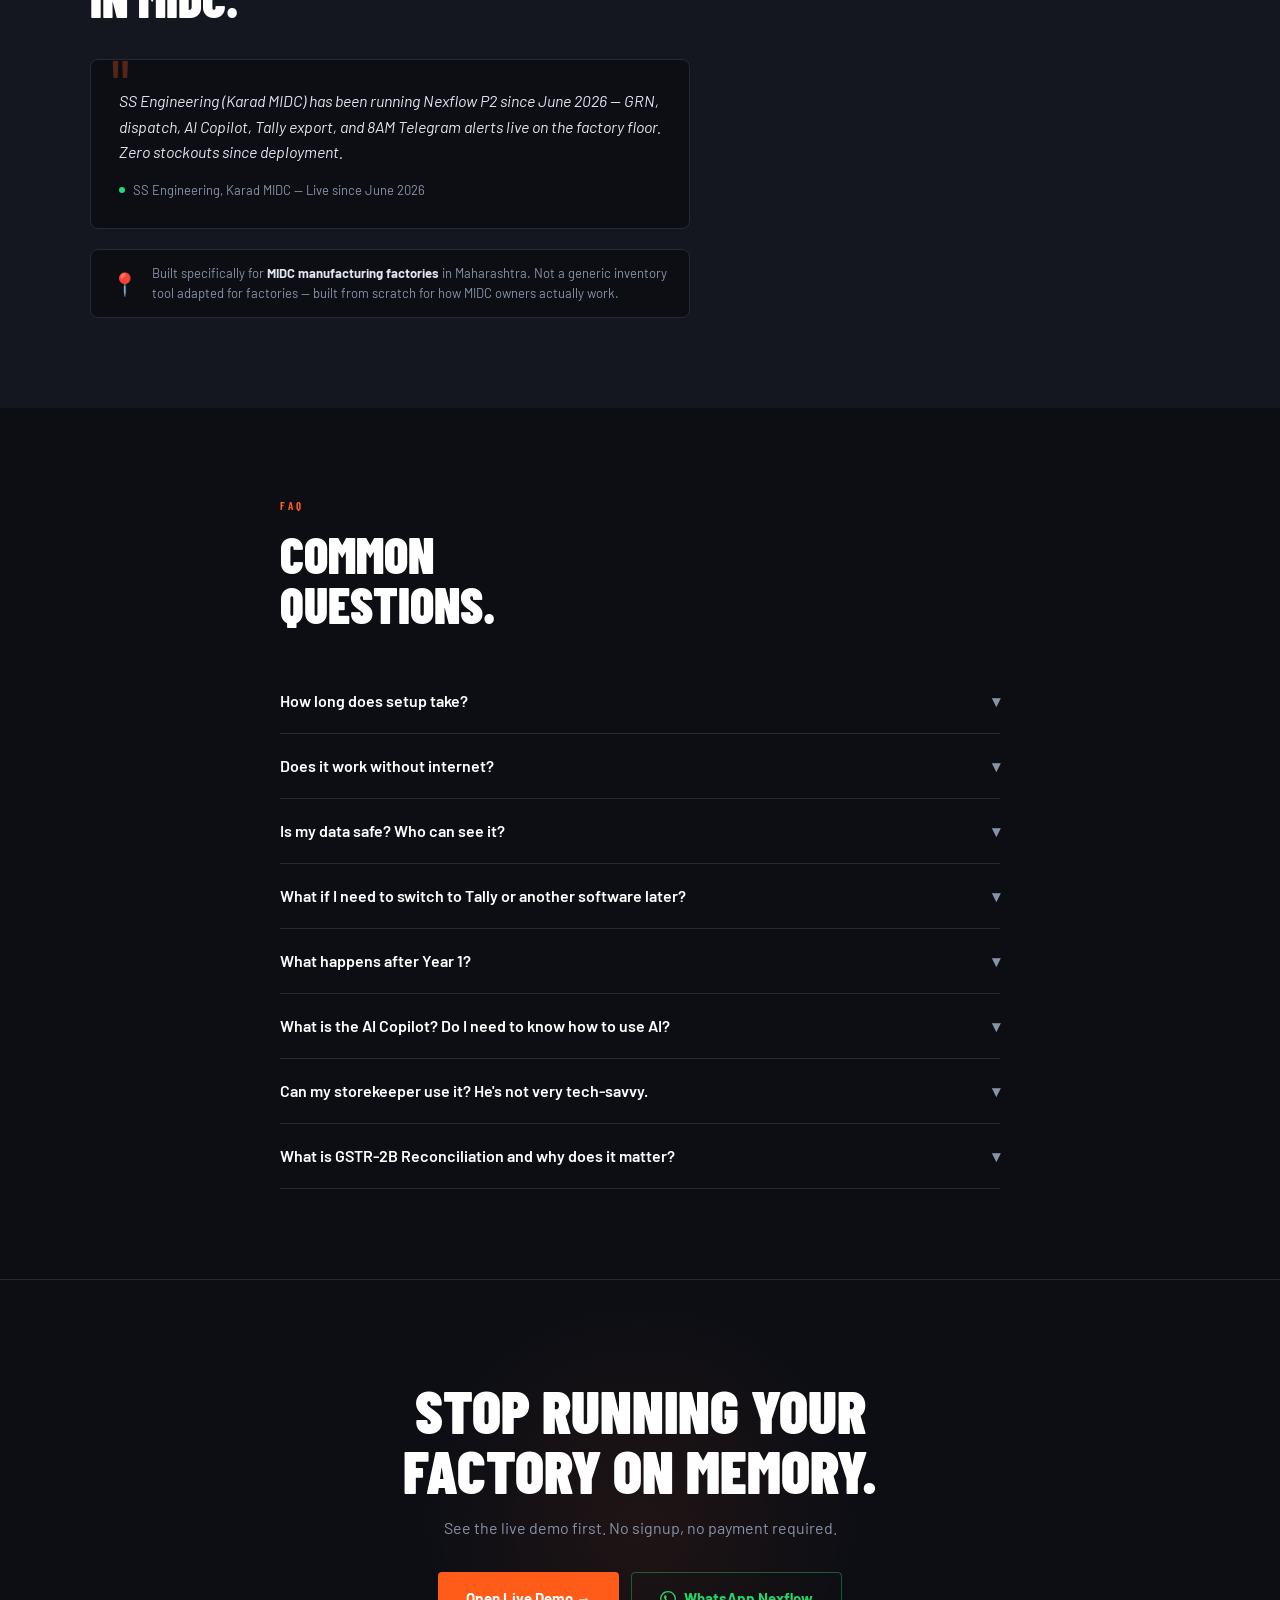
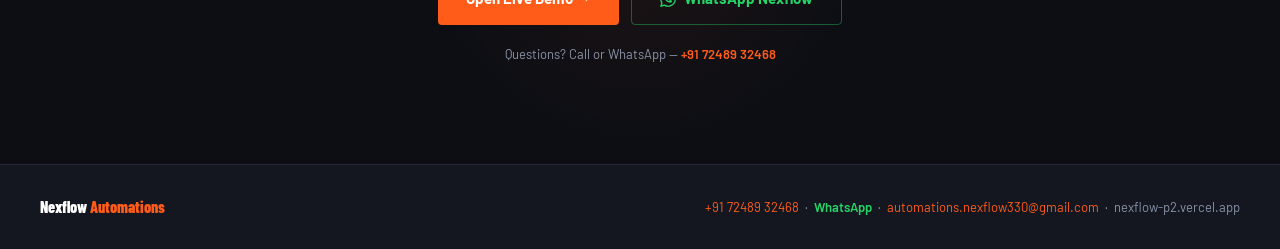
==== commit bc4befe0: "Remove Founder plan" ====
--- a/index.html
+++ b/index.html
@@ -432,80 +432,6 @@
   .price-btn-ghost { background: none; color: var(--text); border: 1px solid var(--border); }
   .price-btn-ghost:hover { border-color: var(--mid); }
 
-  /* FOUNDER BANNER */
-  .founder-section { padding: 0 40px 90px; }
-  .founder-banner {
-    max-width: 1100px;
-    margin: 0 auto;
-    background: linear-gradient(135deg, var(--surface2), var(--surface));
-    border: 1px solid rgba(255,92,26,0.3);
-    border-radius: 10px;
-    padding: 36px 40px;
-    display: flex;
-    align-items: center;
-    justify-content: space-between;
-    gap: 30px;
-    position: relative;
-    overflow: hidden;
-  }
-  .founder-banner::before {
-    content: '';
-    position: absolute;
-    top: 0; left: 0; bottom: 0;
-    width: 3px;
-    background: var(--orange);
-  }
-  .founder-tag {
-    font-family: var(--condensed);
-    font-weight: 800;
-    font-size: 11px;
-    letter-spacing: 2px;
-    text-transform: uppercase;
-    color: var(--orange);
-    margin-bottom: 8px;
-  }
-  .founder-headline {
-    font-family: var(--condensed);
-    font-weight: 900;
-    font-size: 28px;
-    text-transform: uppercase;
-    color: var(--white);
-    line-height: 1.1;
-  }
-  .founder-sub { font-size: 14px; color: var(--mid); margin-top: 8px; max-width: 460px; line-height: 1.5; }
-  .founder-slots {
-    display: flex;
-    gap: 8px;
-    margin-top: 16px;
-  }
-  .slot {
-    width: 32px; height: 32px;
-    border-radius: 4px;
-    border: 2px solid;
-    display: flex; align-items: center; justify-content: center;
-    font-size: 11px; font-weight: 700;
-  }
-  .slot.used { border-color: var(--orange); background: var(--orange-glow); color: var(--orange); }
-  .slot.open { border-color: var(--border); color: var(--mid); }
-  .founder-action { flex-shrink: 0; text-align: center; }
-  .founder-price { font-family: var(--condensed); font-size: 42px; font-weight: 900; color: var(--white); line-height: 1; }
-  .founder-price-label { font-size: 12px; color: var(--mid); margin-bottom: 16px; }
-  .founder-cta {
-    display: inline-flex;
-    align-items: center;
-    gap: 8px;
-    background: var(--orange);
-    color: white;
-    padding: 13px 26px;
-    border-radius: 5px;
-    font-weight: 700;
-    text-decoration: none;
-    font-size: 14px;
-    transition: background 0.2s;
-    white-space: nowrap;
-  }
-  .founder-cta:hover { background: var(--orange2); }
-
   /* SOCIAL PROOF */
   .proof-section { background: var(--surface); border-top: 1px solid var(--border); }
   .testimonial {
@@ -703,13 +629,6 @@
     /* Pricing */
     .pricing-grid { grid-template-columns: 1fr; }
     .price-card { padding: 24px 20px; }
-
-    /* Founder */
-    .founder-section { padding: 0 20px 60px; }
-    .founder-banner { flex-direction: column; text-align: center; padding: 28px 20px; gap: 24px; }
-    .founder-sub { max-width: 100%; }
-    .founder-slots { justify-content: center; }
-    .founder-cta { width: 100%; justify-content: center; }
 
     /* Stats */
     .stats-row { flex-direction: column; }
@@ -919,7 +838,7 @@
       </div>
       <div class="hero-clients" style="margin-top:12px;">
         <div class="client-dot"></div>
-        1 MIDC factory already live. 4 Founder slots remaining.
+        1 MIDC factory already live.
       </div>
     </div>
 
@@ -1015,7 +934,7 @@
       <div class="problem-card">
         <div class="problem-icon">📊</div>
         <div class="problem-title">CA Month-End Chaos</div>
-        <div class="problem-text">Every month: 3–4 hours hunting invoices, calculating consumption, reconciling Tally. Your CA charges for that time. It's avoidable.</div>
+        <div class="problem-text">Every month: 3–4 hours hunting invoices, calculating consumption, reconciling Tally. And if entries are missing or supplier GSTINs are wrong, the CA can't claim your ITC — you've paid that GST and can't get it back. Both problems are avoidable.</div>
       </div>
     </div>
   </div>
@@ -1052,8 +971,15 @@
       <div class="feat-card">
         <div class="feat-icon-wrap">📤</div>
         <div class="feat-info">
-          <div class="feat-title">Tally & Zoho Export</div>
-          <div class="feat-text">One click generates CA-ready CSV with HSN codes, GST rates, stock groups. Works with Tally Prime and Zoho Books out of the box.</div>
+          <div class="feat-title">CA Export — GST-Ready</div>
+          <div class="feat-text">Line-item invoice sheet, supplier GSTIN, HSN codes, CGST/SGST/IGST split, ITC + output tax summary. CA gets everything to file GSTR-1 and GSTR-3B — no data collection needed.</div>
+        </div>
+      </div>
+      <div class="feat-card" style="border-color:rgba(255,92,26,0.25);">
+        <div class="feat-icon-wrap">🔍</div>
+        <div class="feat-info">
+          <div class="feat-title">GSTR-2B Reconciliation <span style="font-size:10px;font-weight:700;background:var(--orange);color:white;padding:2px 6px;border-radius:3px;margin-left:4px;vertical-align:middle;">PRO</span></div>
+          <div class="feat-text">Upload your GSTR-2B JSON — Nexflow matches it against every GRN entry and shows matched vs blocked ITC per supplier. CA knows who to chase before the 20th. No Excel, no VLOOKUP.</div>
         </div>
       </div>
       <div class="feat-card">
@@ -1267,7 +1193,8 @@
           <li><strong style="color:var(--white);">Multi-role access</strong> — storekeeper does GRN, supervisor dispatches, owner monitors. If anyone quits, replacement is live same day.</li>
           <li><strong style="color:var(--white);">AI Copilot</strong> — ask stock questions in Marathi, create GRNs &amp; dispatches by chat. 50 queries/day.</li>
           <li><strong style="color:var(--white);">GST Invoice</strong> — professional tax invoice emailed to client automatically</li>
-          <li><strong style="color:var(--white);">CA Export</strong> — GST-ready file with GSTIN, HSN, ITC &amp; output tax summary</li>
+          <li><strong style="color:var(--white);">CA Export</strong> — line-item invoice sheet, GSTIN, HSN, ITC &amp; output tax summary. CA files GSTR-1 and GSTR-3B directly from this file.</li>
+          <li><strong style="color:var(--white);">GSTR-2B Reconciliation</strong> — upload portal JSON, see matched vs blocked ITC per supplier instantly. CA knows who to chase before the 20th filing deadline.</li>
           <li>Month-End GRN Reconciliation — catch missing entries before CA export</li>
           <li>QR Scanner (Android phone)</li>
           <li>AMC included Year 1</li>
@@ -1460,31 +1387,6 @@
   </div>
 </section>
 
-<!-- FOUNDER BANNER -->
-<div class="founder-section">
-  <div class="founder-banner">
-    <div class="founder-left">
-      <div class="founder-tag">⚡ Founding Member Offer — Last Slot</div>
-      <div class="founder-headline">Pro features.<br>Lite price.<br>1 slot left.</div>
-      <div class="founder-sub">First 5 factories get full Pro features at Lite pricing — ₹20,000 setup + ₹44,000/yr, total ₹64,000 Year 1, rate locked for 2 years. Documented in your agreement. After 5 clients — Lite: ₹76,000 Year 1 · Pro: ₹1,35,000 Year 1. Monthly: Lite ₹6,500/mo · Pro ₹11,500/mo.</div>
-      <div class="founder-slots">
-        <div class="slot used">✓</div>
-        <div class="slot used">✓</div>
-        <div class="slot used">✓</div>
-        <div class="slot used">✓</div>
-        <div class="slot open">5</div>
-      </div>
-    </div>
-    <div class="founder-action">
-      <div class="founder-price" style="font-size:clamp(22px,3vw,32px);line-height:1.2;">₹20K setup<br>+ ₹44K/yr</div>
-      <div class="founder-price-label">Pro features · Lite price · Year 1 total ₹64K · 2-year rate lock</div>
-      <a href="https://wa.me/917248932468?text=Hi%20Nexflow%2C%20I%20want%20to%20book%20a%20Founder%20slot%20for%20Nexflow%20P2." target="_blank" class="founder-cta">Book Founder Slot →</a>
-      <div style="margin-top:10px;font-size:12px;color:var(--mid);">or call <a href="tel:+917248932468" style="color:var(--orange);text-decoration:none;font-weight:600;">+91 72489 32468</a></div>
-      <div style="margin-top:8px;font-size:12px;color:var(--green);font-weight:600;">✓ Includes 7-day free trial</div>
-    </div>
-  </div>
-</div>
-
 <!-- SOCIAL PROOF -->
 <section class="proof-section">
   <div class="section-inner">
@@ -1532,7 +1434,7 @@
       </div>
       <div class="faq-item">
         <div class="faq-q" onclick="toggleFaq(this)"><span>What happens after Year 1?</span><span class="faq-arrow">▾</span></div>
-        <div class="faq-a">Year 2 onwards is annual subscription only — no setup fee again. AMC is included in the annual price for Pro clients. Founder clients keep their locked rate for 2 years from signup date.</div>
+        <div class="faq-a">Year 2 onwards is annual subscription only — no setup fee again. AMC is included in the annual price for Pro clients.</div>
       </div>
       <div class="faq-item">
         <div class="faq-q" onclick="toggleFaq(this)"><span>What is the AI Copilot? Do I need to know how to use AI?</span><span class="faq-arrow">▾</span></div>
@@ -1541,6 +1443,10 @@
       <div class="faq-item">
         <div class="faq-q" onclick="toggleFaq(this)"><span>Can my storekeeper use it? He's not very tech-savvy.</span><span class="faq-arrow">▾</span></div>
         <div class="faq-a">Yes. The GRN form is 3 fields. Dispatch is a form. The interface is designed for factory staff, not office software users. If someone can use a smartphone and fill a form, they can use P2.</div>
+      </div>
+      <div class="faq-item">
+        <div class="faq-q" onclick="toggleFaq(this)"><span>What is GSTR-2B Reconciliation and why does it matter?</span><span class="faq-arrow">▾</span></div>
+        <div class="faq-a">From July 2026, if a supplier hasn't filed their GST return, the government system automatically blocks your ITC — your CA can no longer fix this manually in GSTR-3B. You've already paid that GST to the supplier, but you can't claim it back until they file. Nexflow's GSTR-2B Reconciliation (Pro only) solves this: download the GSTR-2B JSON from the GST portal every 14th of the month, upload it to Nexflow, and the system matches it against every GRN entry instantly. Green means ITC is safe. Red means that supplier hasn't filed and your ITC is blocked. CA sees exactly who to chase before the 20th filing deadline — no Excel, no VLOOKUP, no guessing.</div>
       </div>
     </div>
   </div>
@@ -1550,7 +1456,7 @@
 <section class="cta-section">
   <div class="cta-inner">
     <h2 class="cta-title">Stop running your<br>factory on memory.</h2>
-    <p class="cta-sub">1 Founder slot left at Lite pricing — full Pro features, 2-year rate lock. See the live demo first. No signup, no payment.</p>
+    <p class="cta-sub">See the live demo first. No signup, no payment required.</p>
     <div class="cta-actions">
       <a href="#" onclick="openDemoModal();return false;" class="btn-hero btn-hero-primary">Open Live Demo →</a>
       <a href="https://wa.me/917248932468?text=Hi%20Nexflow%2C%20I%20saw%20Nexflow%20P2%20and%20want%20to%20know%20more." target="_blank" class="btn-hero btn-hero-ghost" style="border-color:rgba(37,211,102,0.4); color:#25d366;">
@@ -1597,7 +1503,7 @@
       <button class="demo-copy-btn" onclick="copyText('demo@nexflow', this)">Copy</button>
     </div>
     <div class="demo-modal-note">
-      This is a shared demo account with sample factory data. All features visible — GRN, Dispatch, Reports, Tally Export, and more.
+      This is a shared demo account with sample factory data. All features visible — GRN, Dispatch, Reports, CA Export, GSTR-2B Reconciliation, AI Copilot, and more.
     </div>
     <a href="https://nexflow-p2.vercel.app" target="_blank" class="demo-open-btn">Open Nexflow P2 →</a>
   </div>
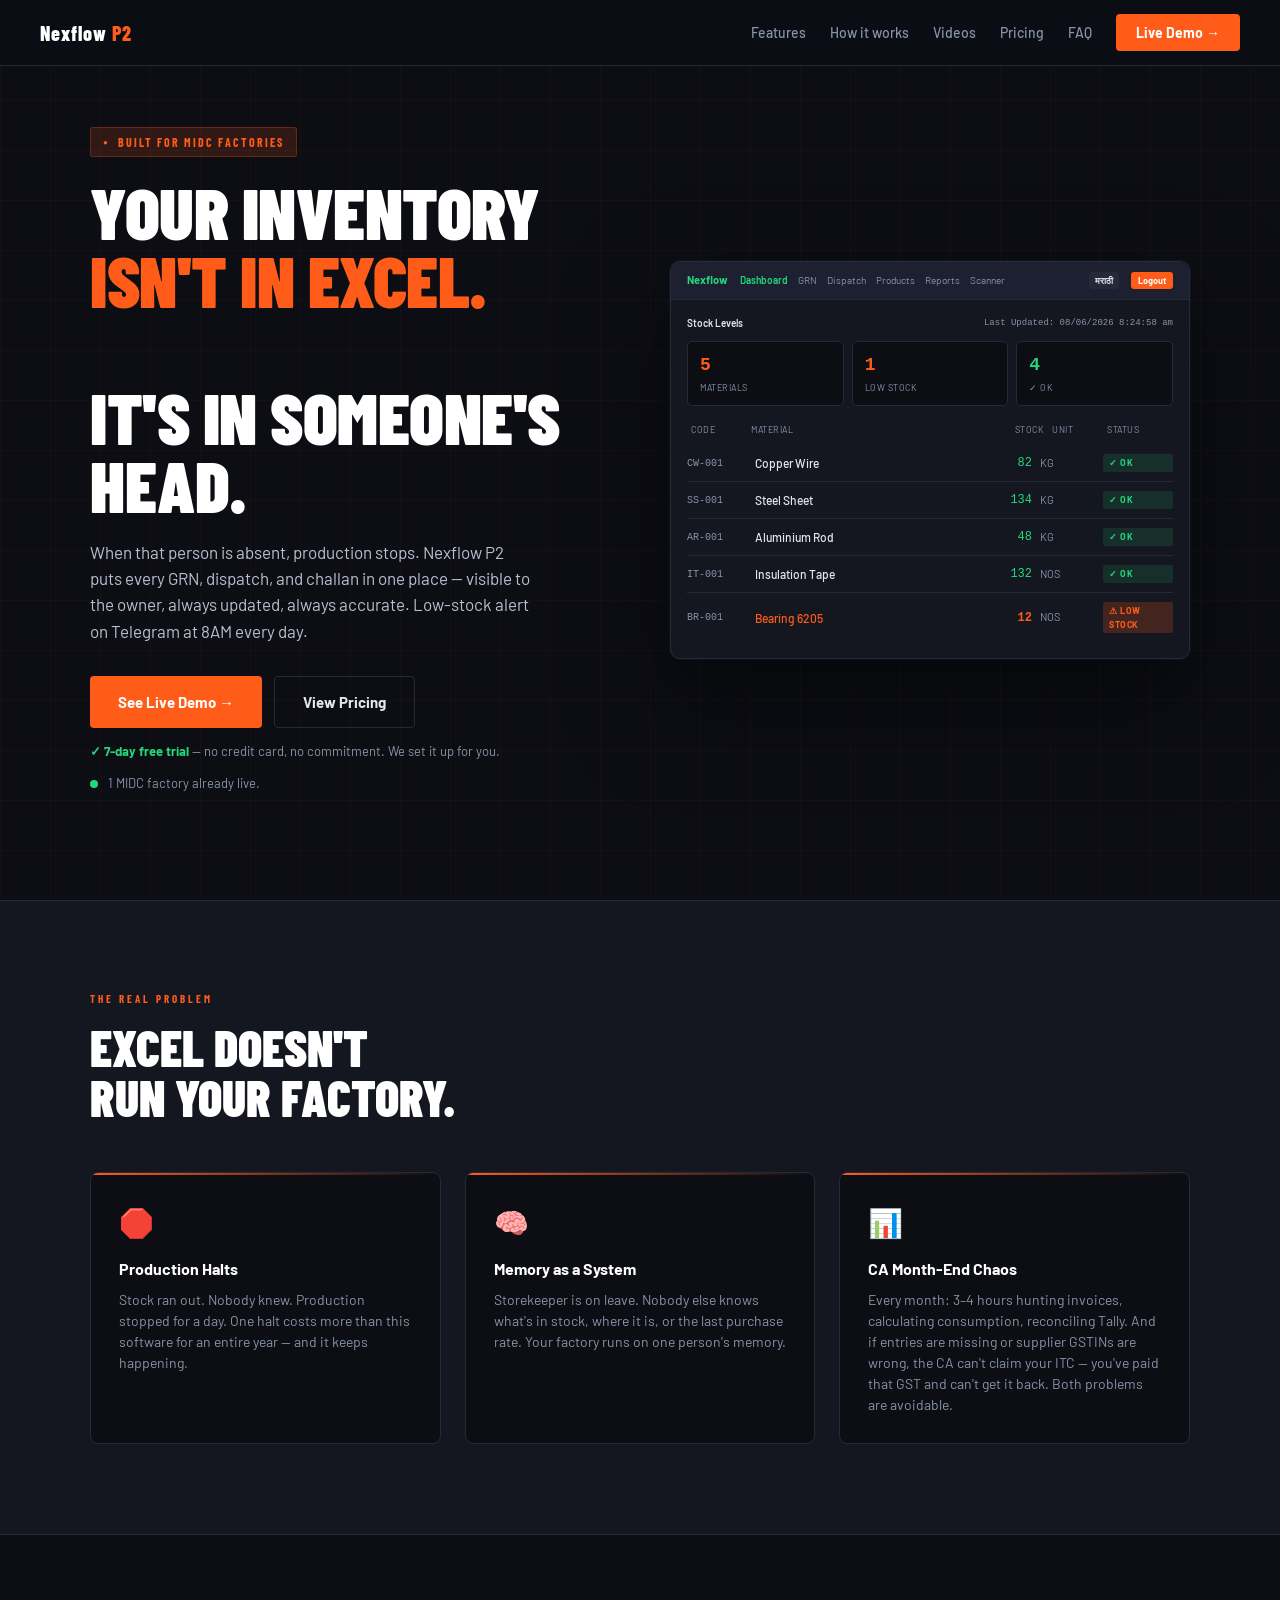
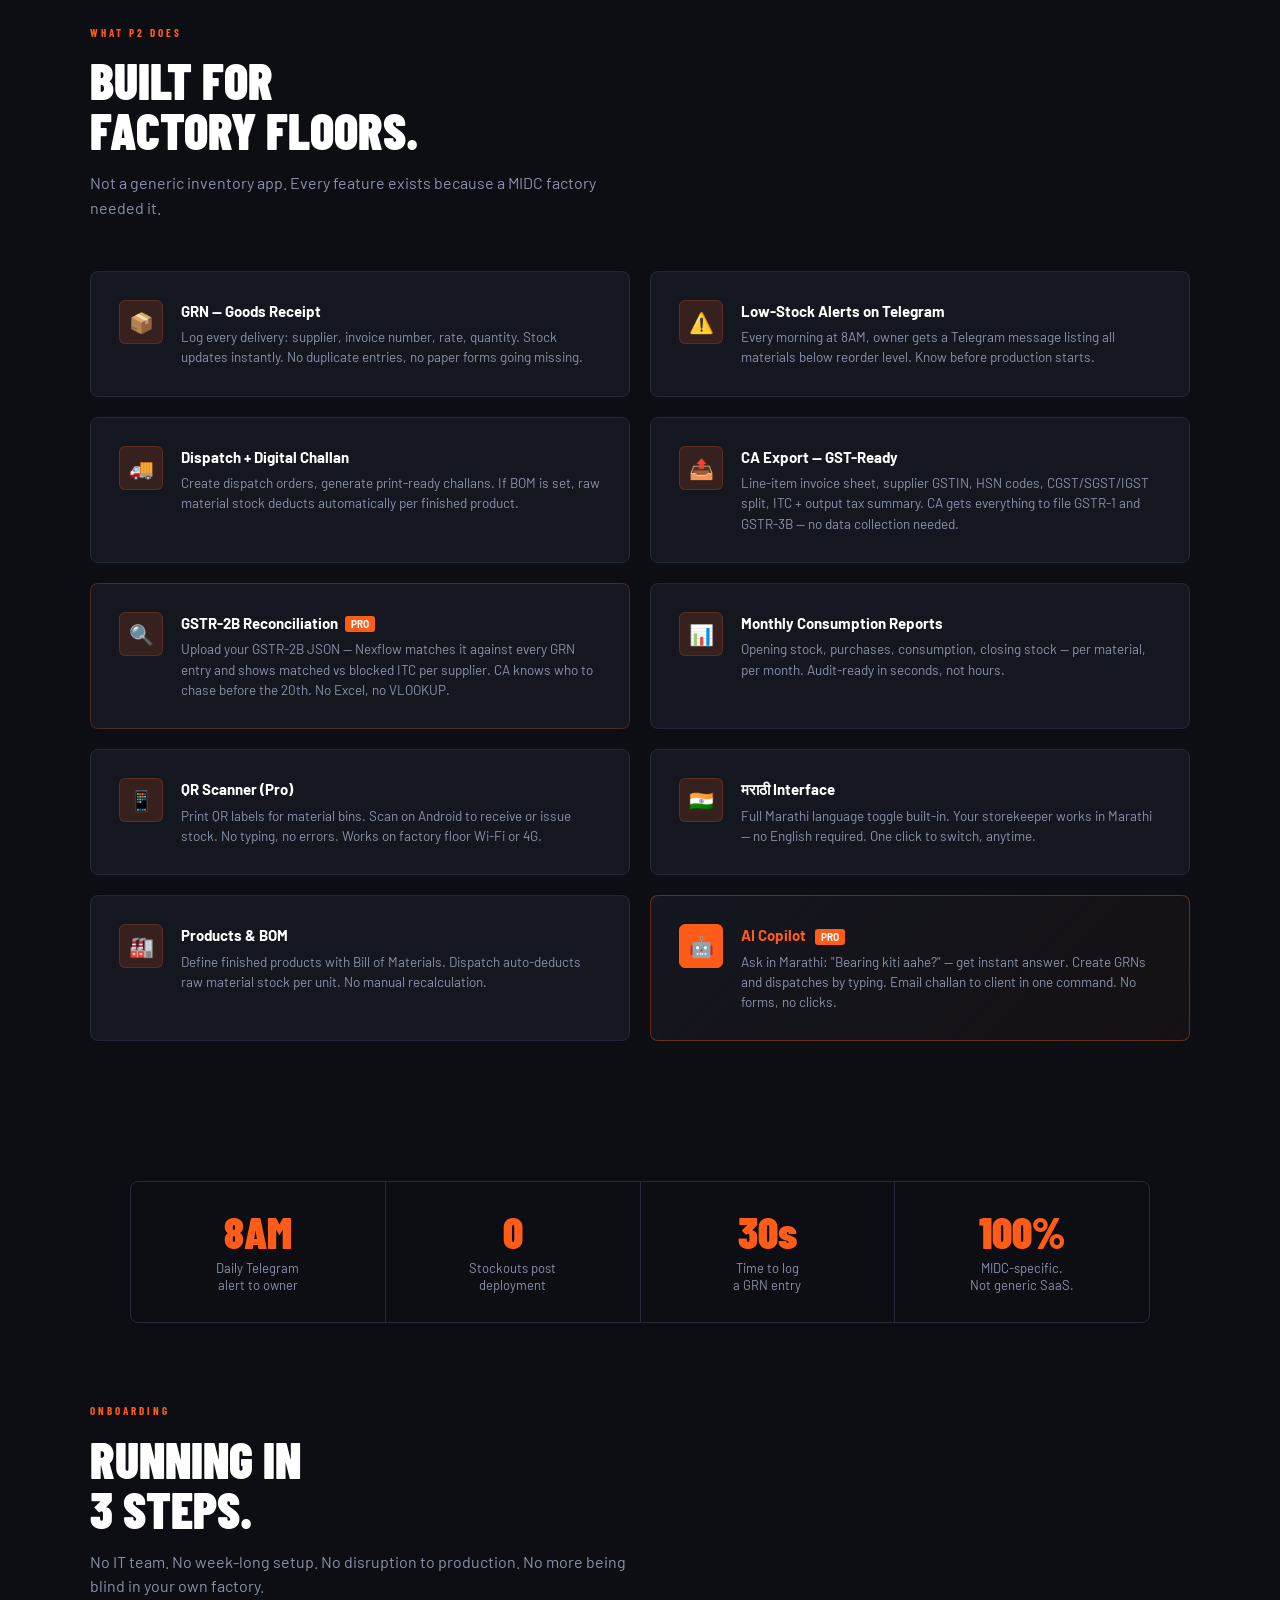
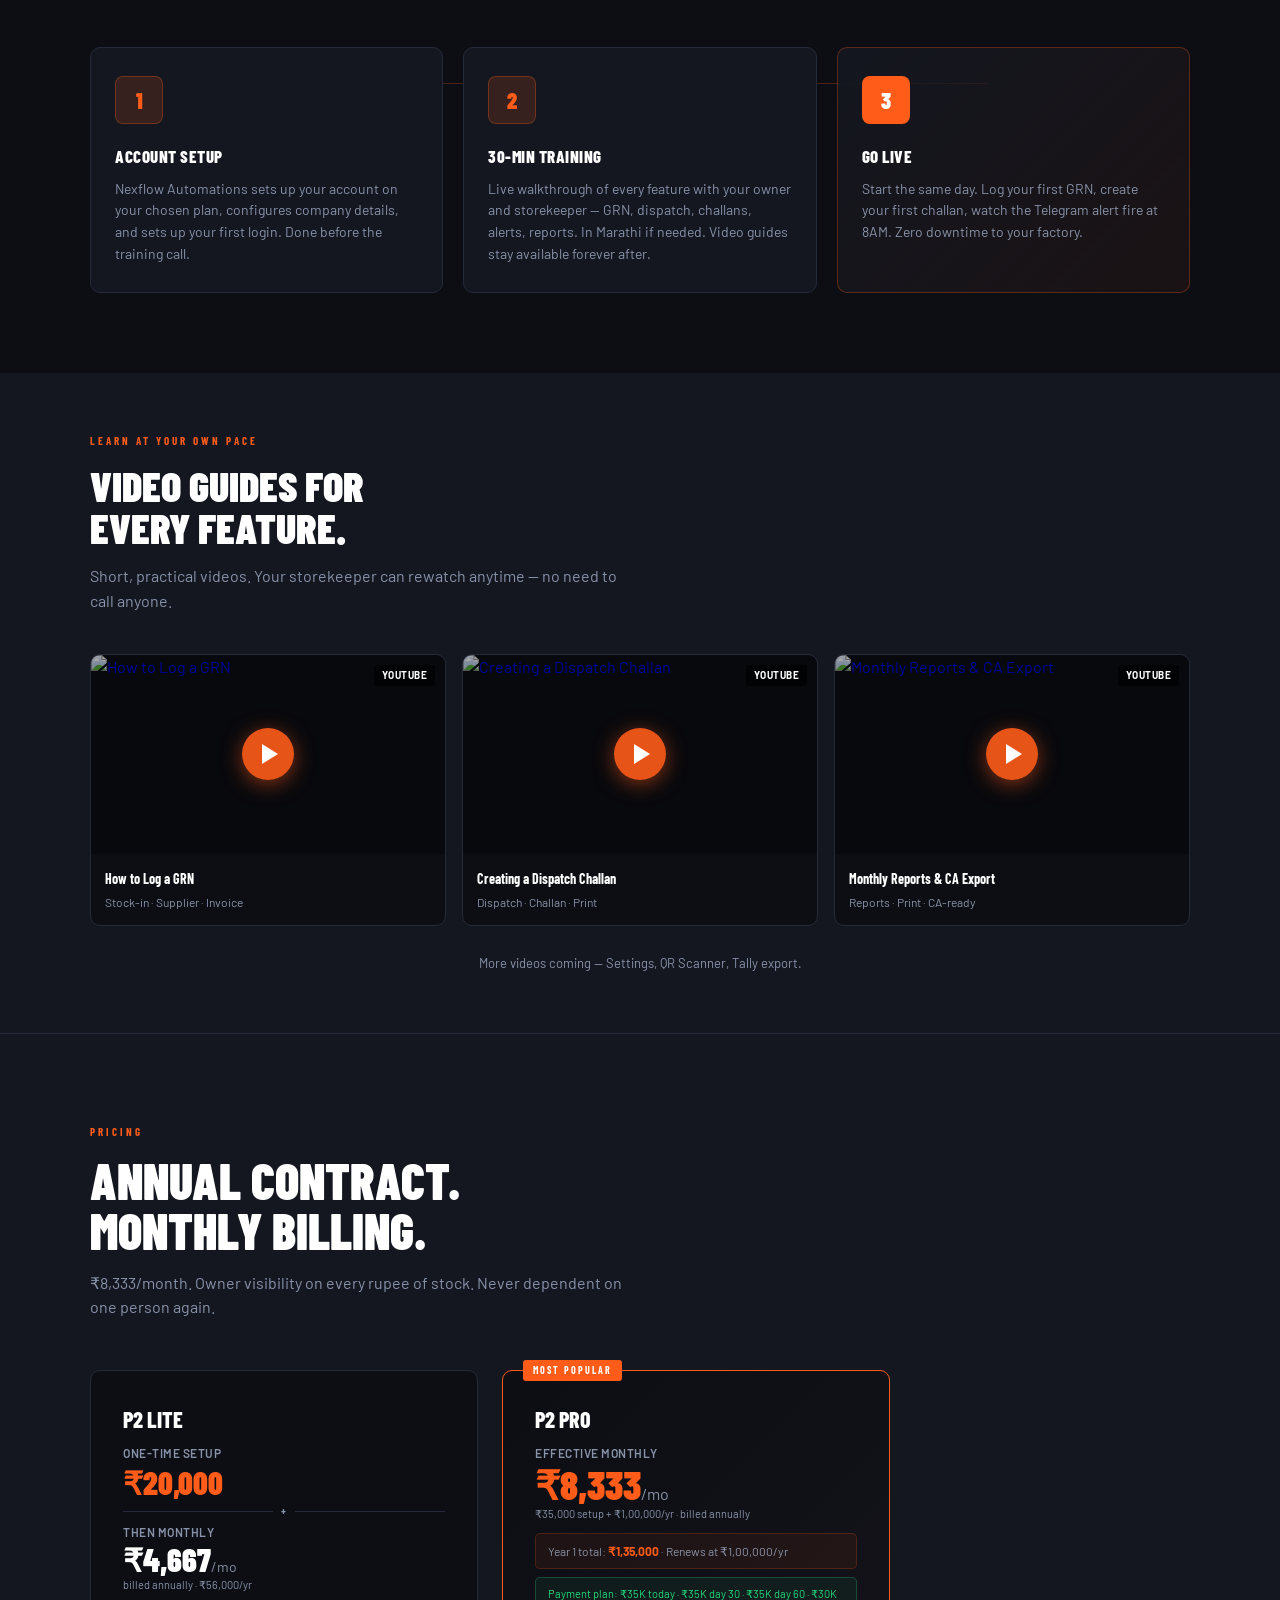
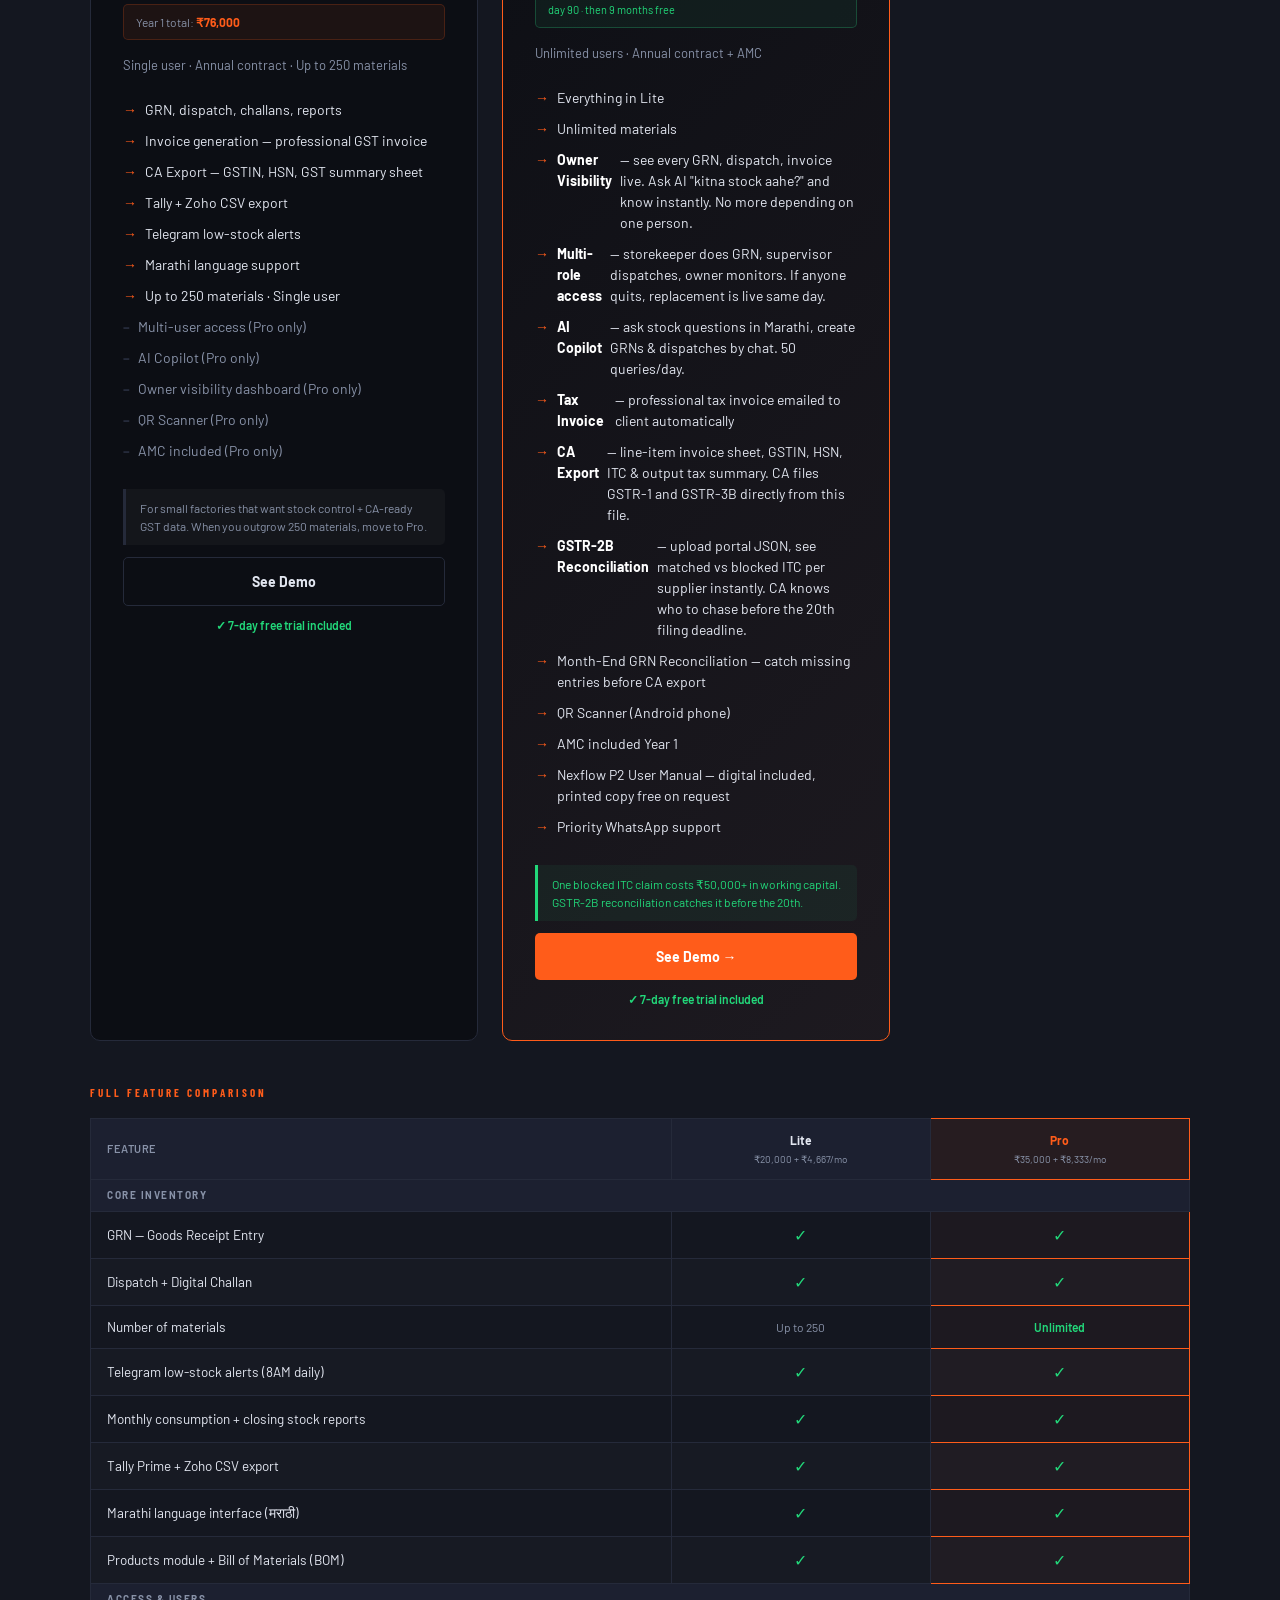
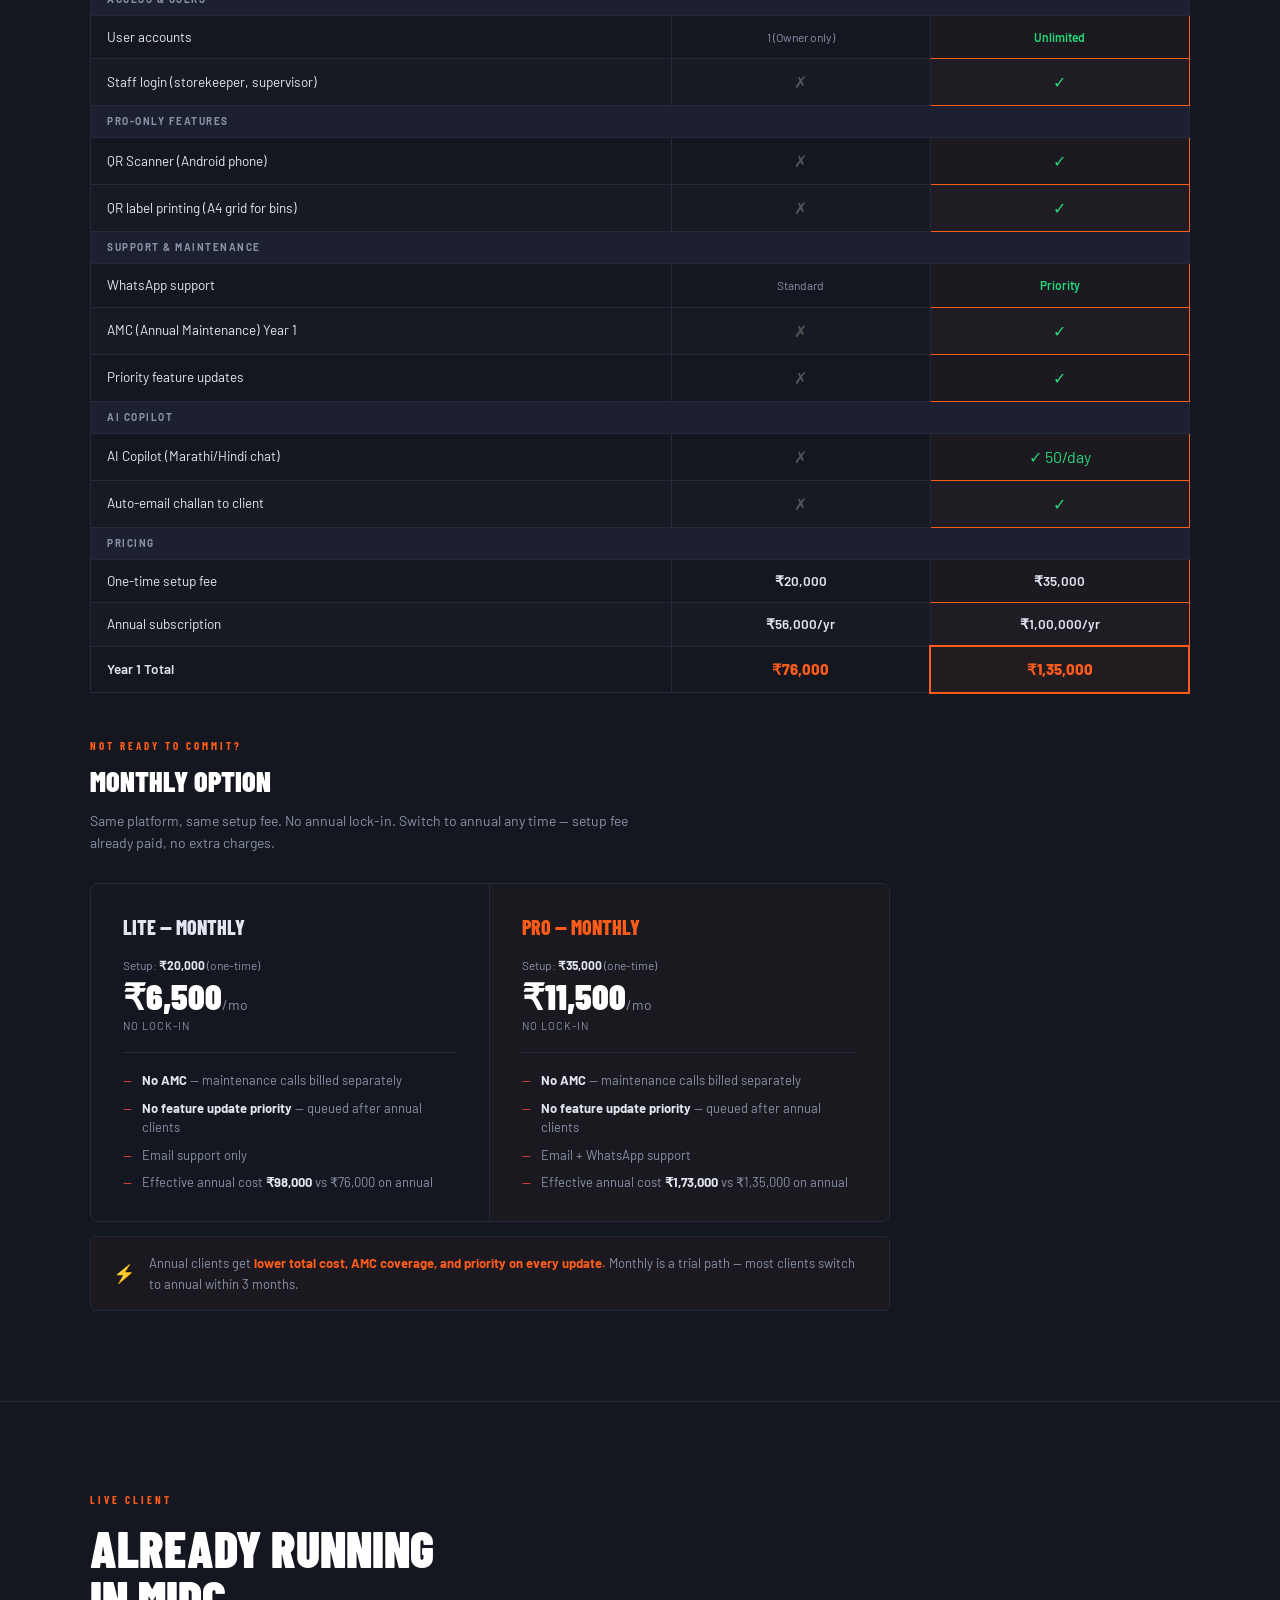
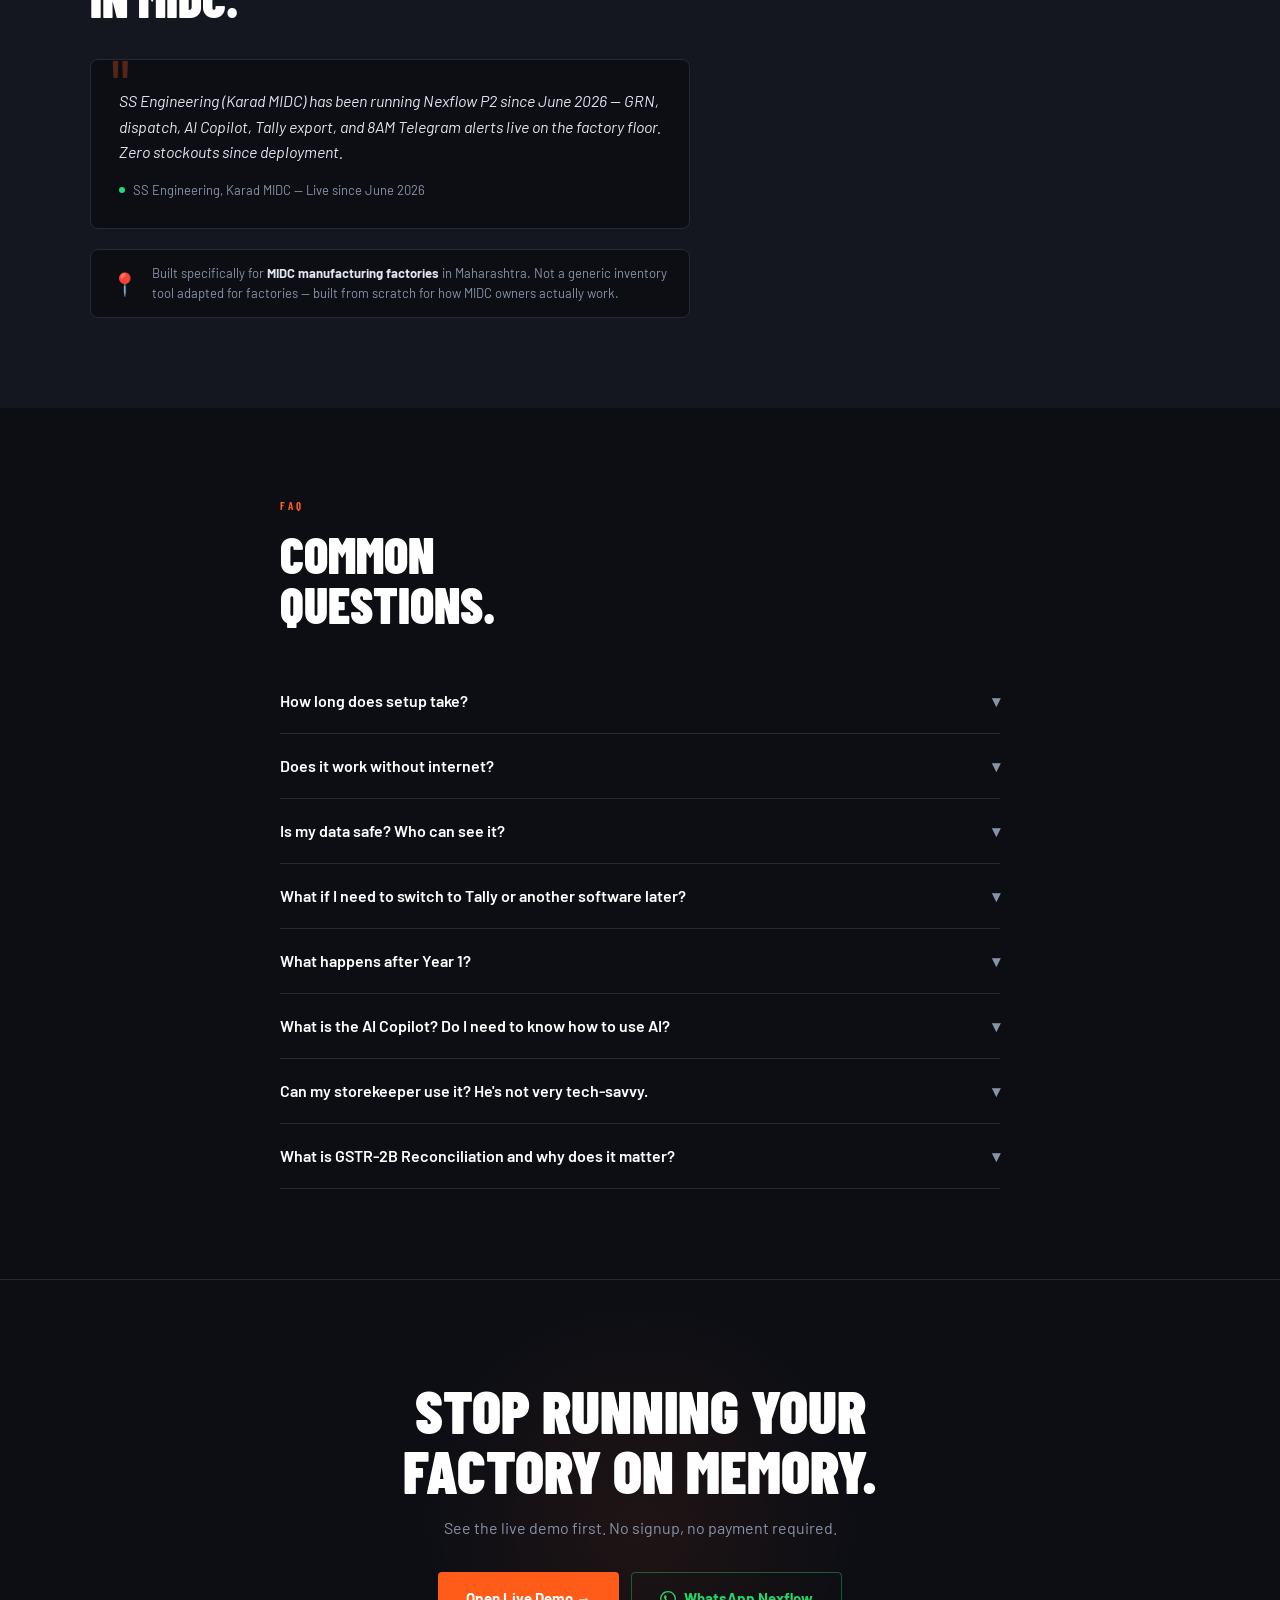
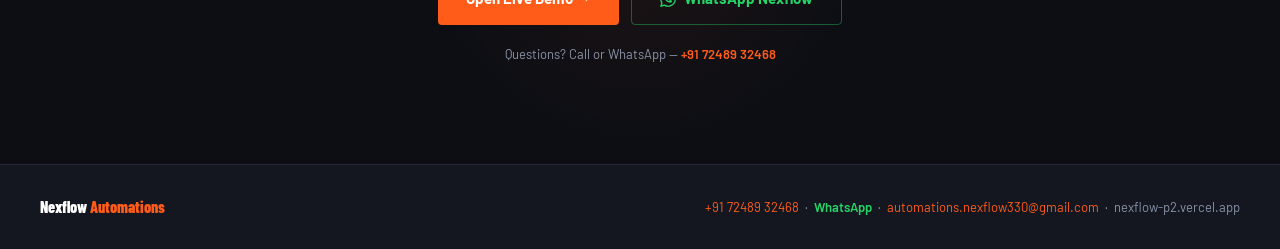
==== commit 165464b7: "Update index.html" ====
--- a/index.html
+++ b/index.html
@@ -1192,7 +1192,7 @@
           <li><strong style="color:var(--white);">Owner Visibility</strong> — see every GRN, dispatch, invoice live. Ask AI "kitna stock aahe?" and know instantly. No more depending on one person.</li>
           <li><strong style="color:var(--white);">Multi-role access</strong> — storekeeper does GRN, supervisor dispatches, owner monitors. If anyone quits, replacement is live same day.</li>
           <li><strong style="color:var(--white);">AI Copilot</strong> — ask stock questions in Marathi, create GRNs &amp; dispatches by chat. 50 queries/day.</li>
-          <li><strong style="color:var(--white);">GST Invoice</strong> — professional tax invoice emailed to client automatically</li>
+          <li><strong style="color:var(--white);">Tax Invoice</strong> — professional tax invoice emailed to client automatically</li>
           <li><strong style="color:var(--white);">CA Export</strong> — line-item invoice sheet, GSTIN, HSN, ITC &amp; output tax summary. CA files GSTR-1 and GSTR-3B directly from this file.</li>
           <li><strong style="color:var(--white);">GSTR-2B Reconciliation</strong> — upload portal JSON, see matched vs blocked ITC per supplier instantly. CA knows who to chase before the 20th filing deadline.</li>
           <li>Month-End GRN Reconciliation — catch missing entries before CA export</li>
@@ -1201,7 +1201,7 @@
           <li>Nexflow P2 User Manual — digital included, printed copy free on request</li>
           <li>Priority WhatsApp support</li>
         </ul>
-        <div style="margin:16px 0 12px;padding:10px 14px;background:rgba(45,216,130,0.06);border-left:3px solid var(--green);border-radius:0 5px 5px 0;font-size:12px;color:var(--green);line-height:1.5;">Pays for itself in 3 months if you have an in-house CA. Month 2 you're already cash-flow positive.</div>
+        <div style="margin:16px 0 12px;padding:10px 14px;background:rgba(45,216,130,0.06);border-left:3px solid var(--green);border-radius:0 5px 5px 0;font-size:12px;color:var(--green);line-height:1.5;">One blocked ITC claim costs ₹50,000+ in working capital. GSTR-2B reconciliation catches it before the 20th.</div>
         <a href="#" onclick="openDemoModal();return false;" class="price-btn price-btn-primary">See Demo →</a>
         <div style="text-align:center; margin-top:10px; font-size:12px; color:var(--green); font-weight:600;">✓ 7-day free trial included</div>
       </div>
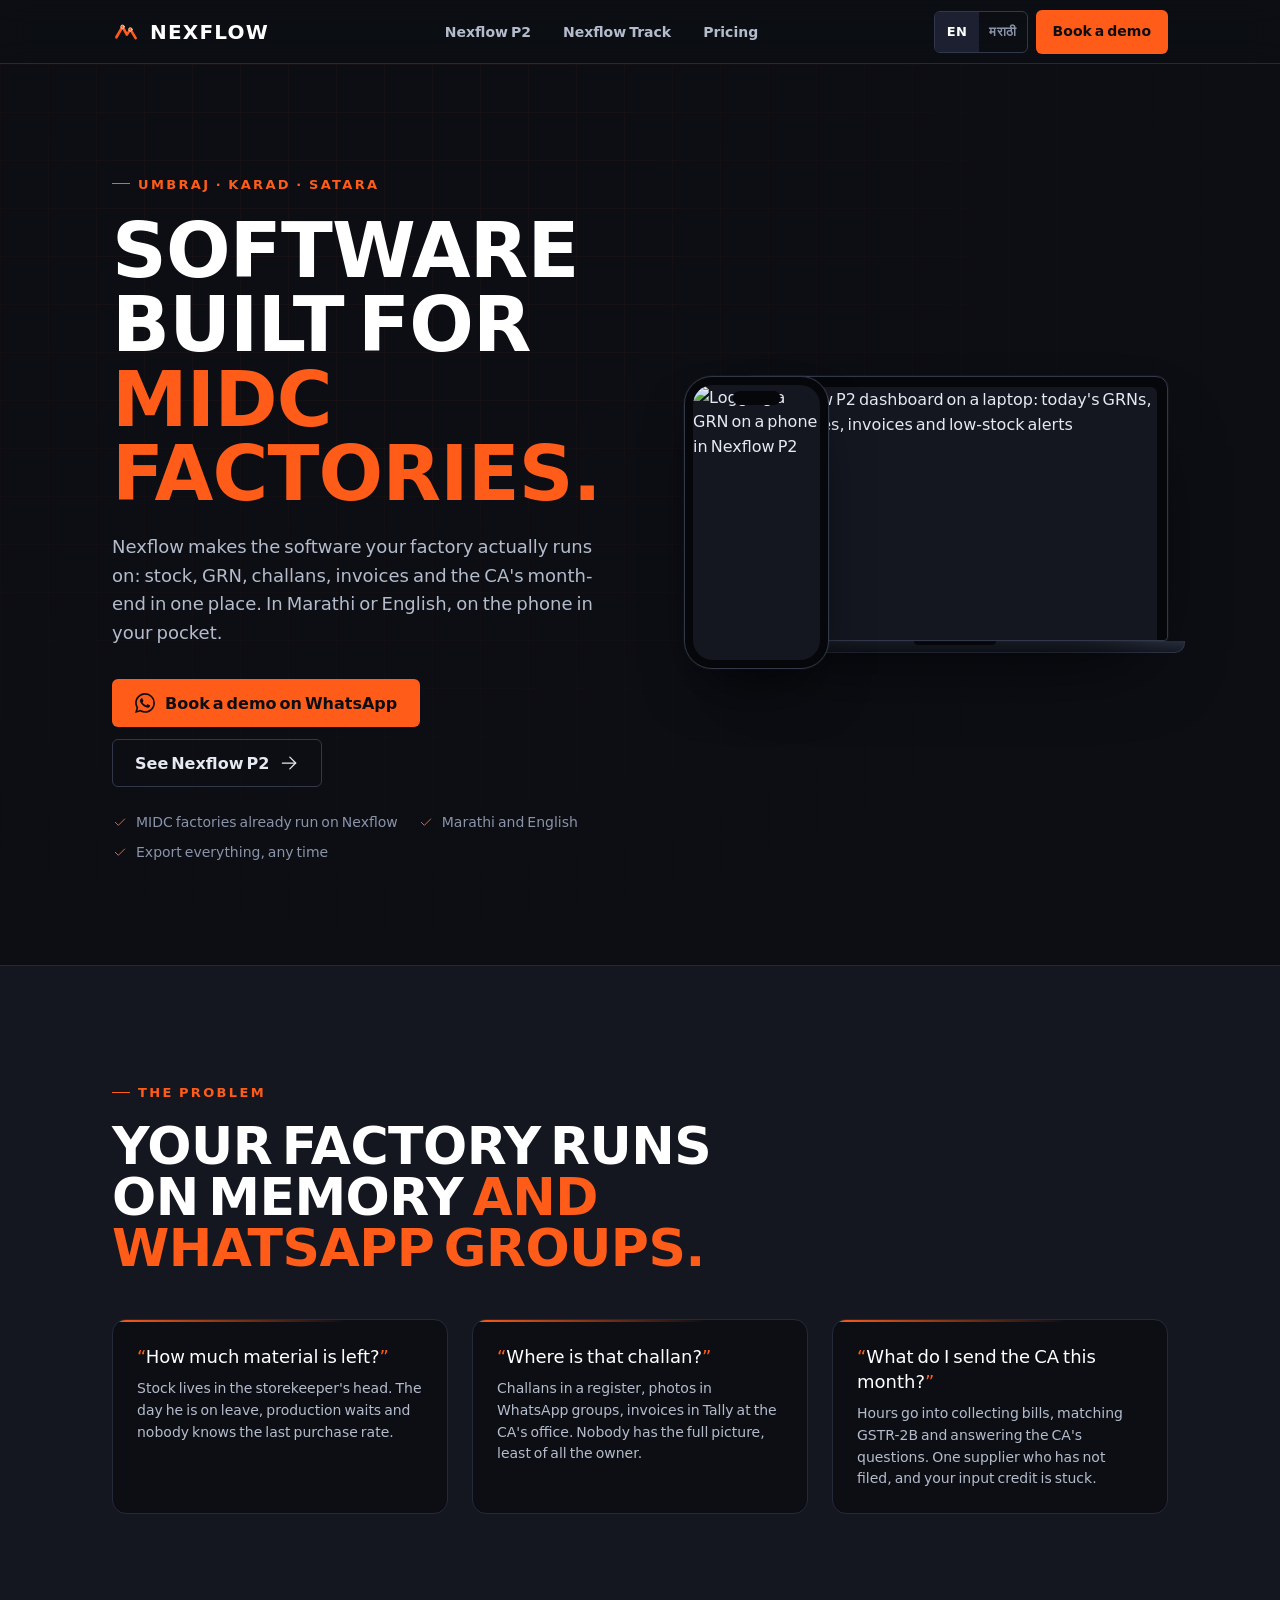
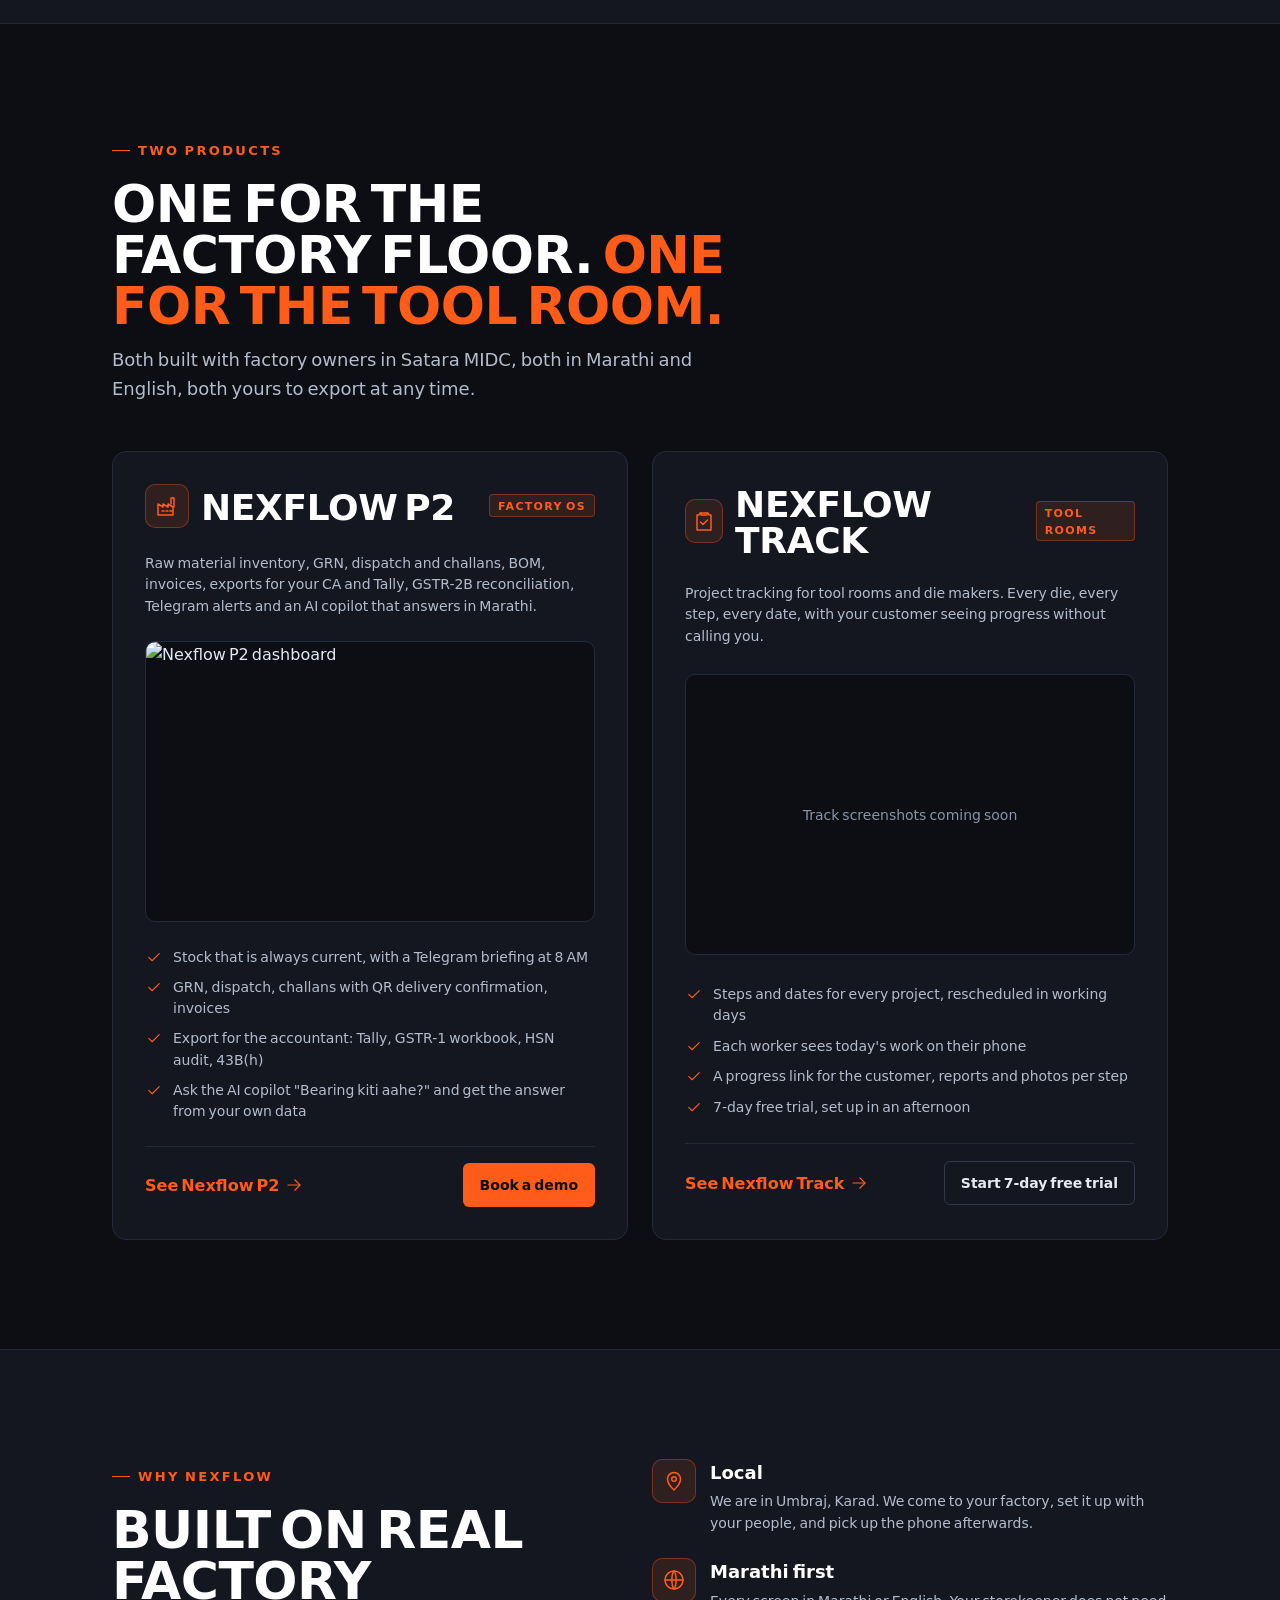
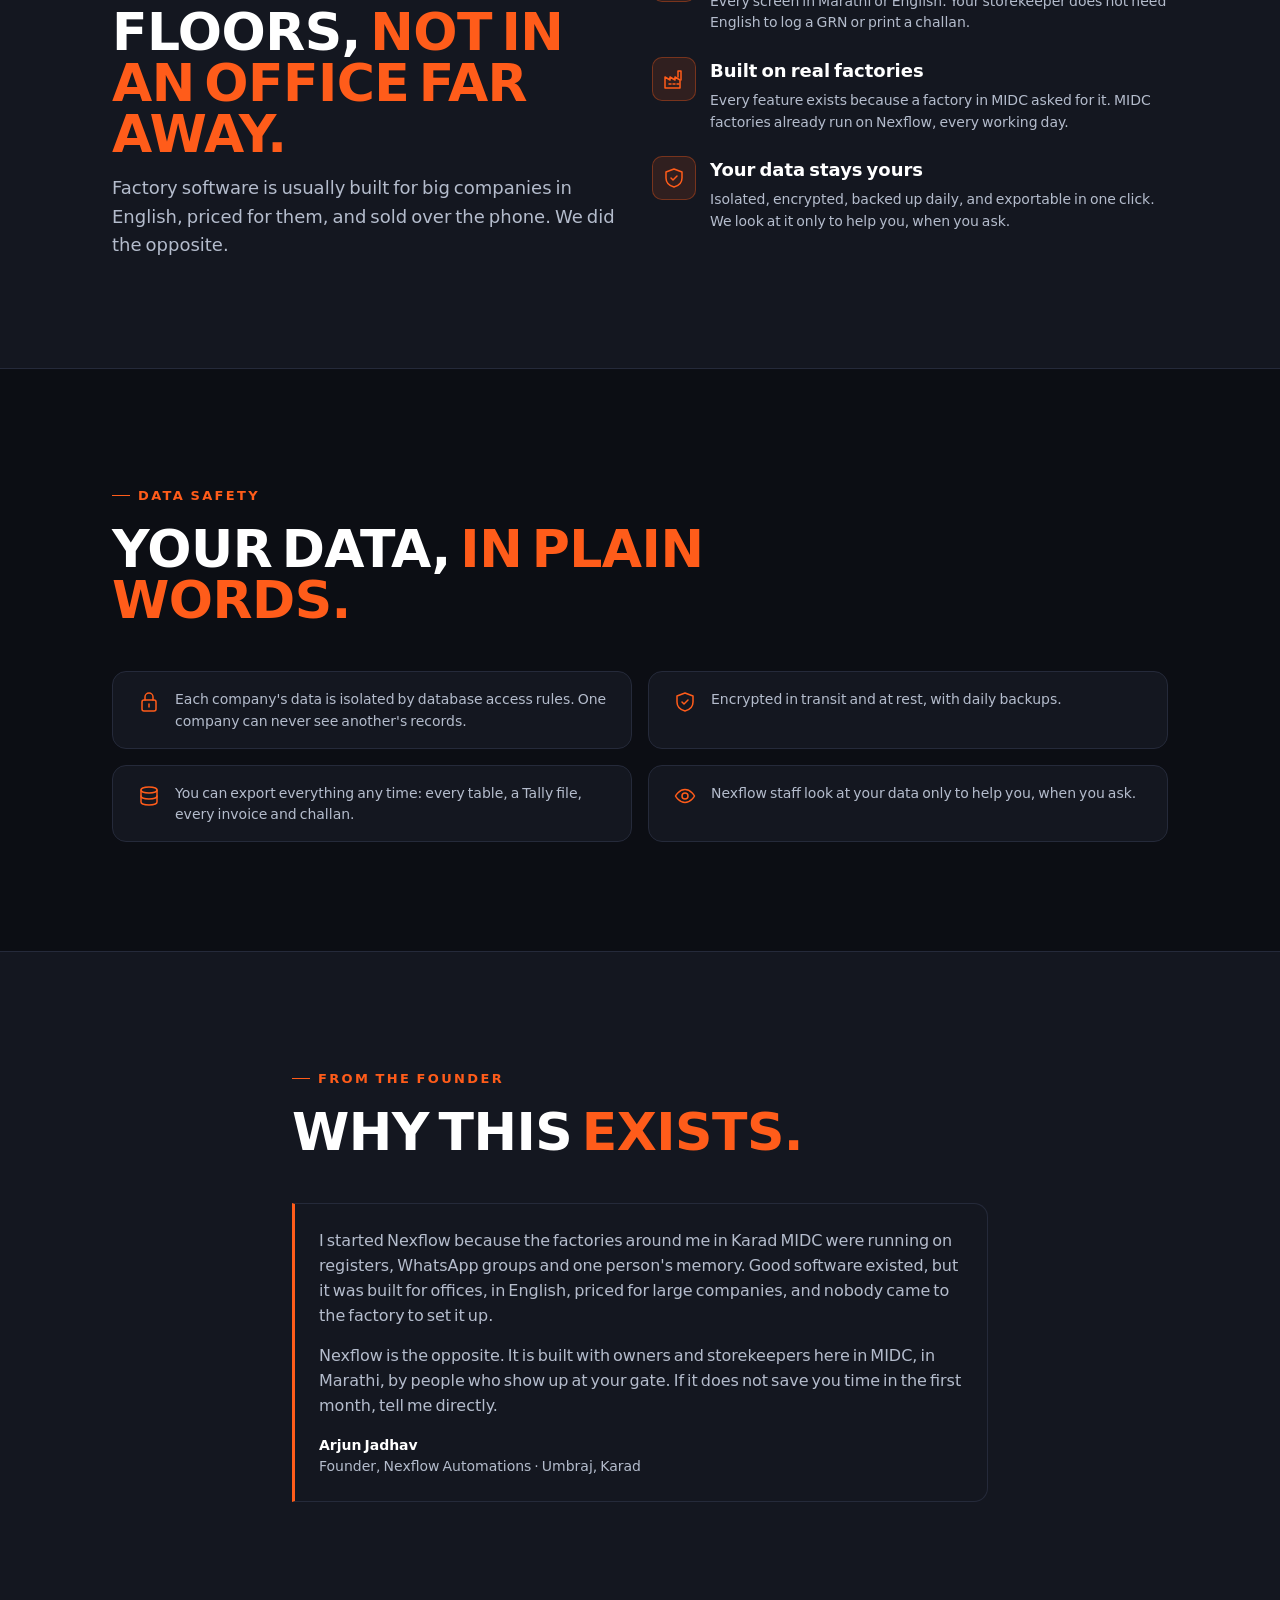
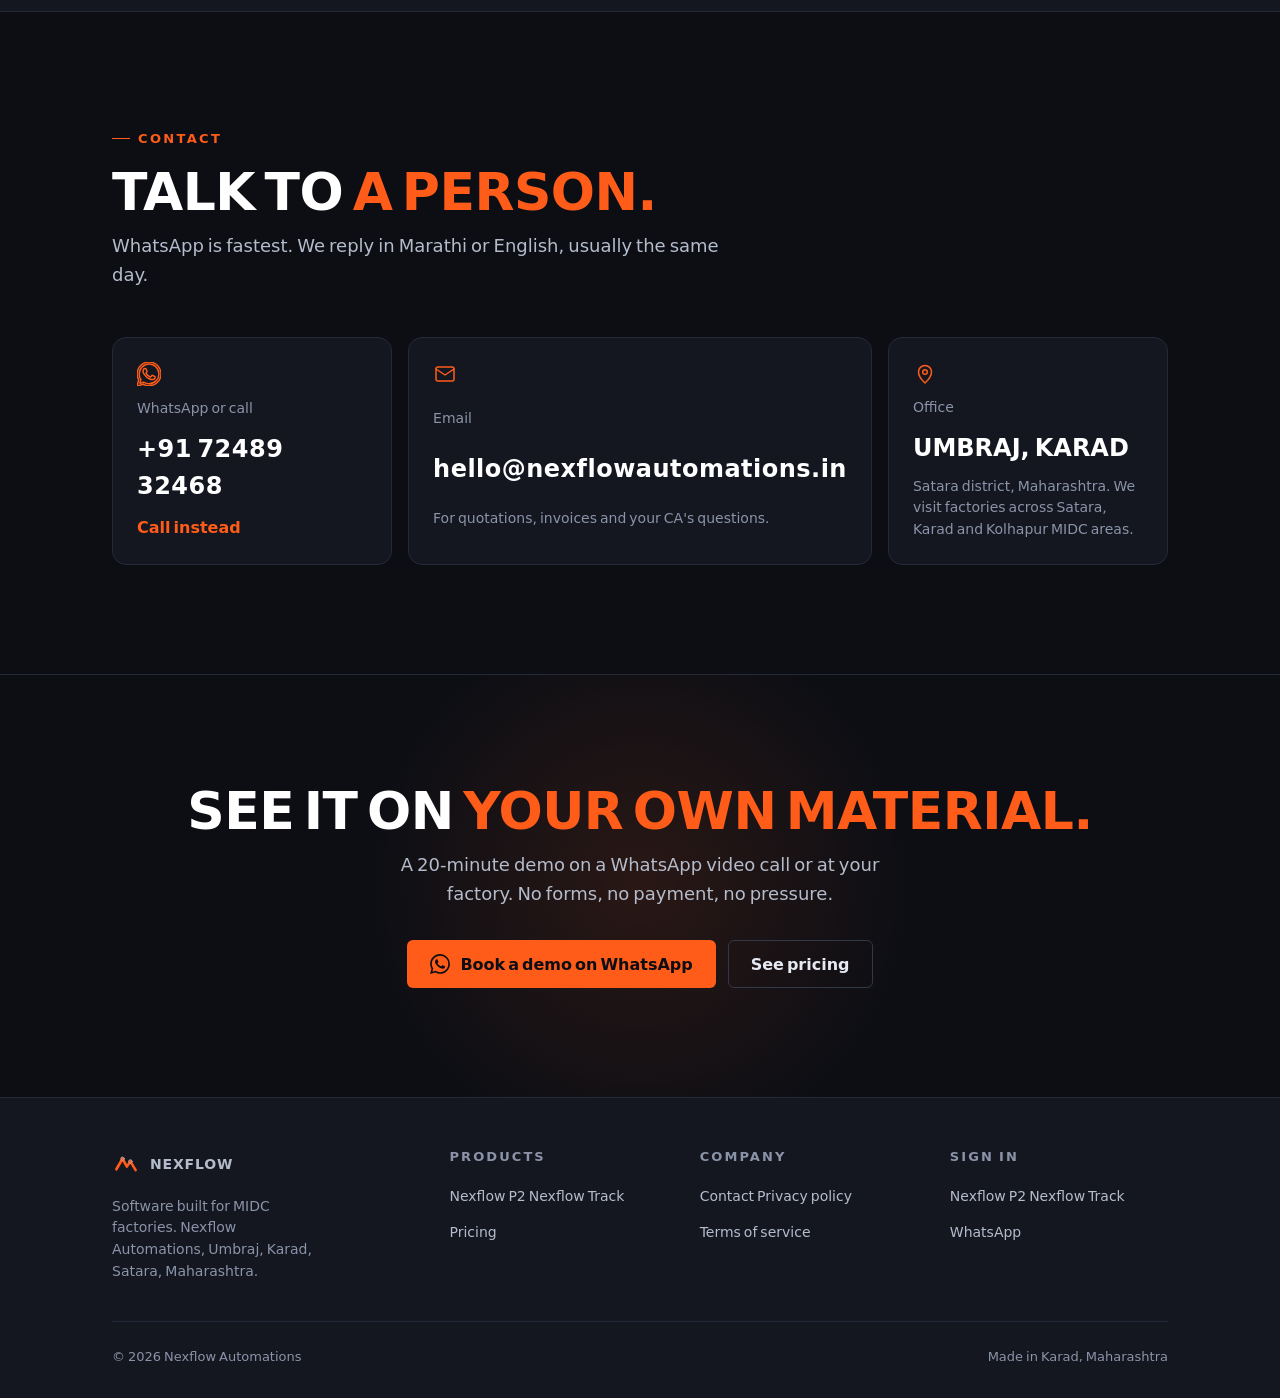
==== commit fe3bea5f: "Site v2: company home, P2, Track placeholder, pricing, privacy, terms (static HTML/CSS/JS, no build)" ====
--- a/index.html
+++ b/index.html
@@ -2,1562 +2,359 @@
 <html lang="en">
 <head>
 <meta charset="UTF-8">
-<meta name="viewport" content="width=device-width, initial-scale=1.0">
-<title>Nexflow P2 — Raw Material Tracker for MIDC Factories</title>
-<meta name="description" content="Stop losing money to stockouts and ghost inventory. Raw Material & Inventory Tracker built for MIDC manufacturing factories.">
-<style>
-  @import url('https://fonts.googleapis.com/css2?family=Barlow:ital,wght@0,400;0,500;0,600;0,700;0,800;0,900;1,700&family=Barlow+Condensed:wght@500;600;700;800;900&display=swap');
-
-  :root {
-    --bg: #0c0e14;
-    --surface: #141720;
-    --surface2: #1c2030;
-    --border: #252a3a;
-    --orange: #ff5c1a;
-    --orange2: #e84400;
-    --orange-glow: rgba(255,92,26,0.15);
-    --text: #e2e6f0;
-    --mid: #8892a8;
-    --light: #b8c0d0;
-    --white: #ffffff;
-    --green: #22d87a;
-    --font: 'Barlow', sans-serif;
-    --condensed: 'Barlow Condensed', sans-serif;
-  }
-
-  * { margin: 0; padding: 0; box-sizing: border-box; }
-  html { scroll-behavior: smooth; }
-  
-  body {
-    background: var(--bg);
-    color: var(--text);
-    font-family: var(--font);
-    overflow-x: hidden;
-    line-height: 1.5;
-  }
-
-  /* NAV */
-  nav {
-    position: fixed;
-    top: 0; left: 0; right: 0;
-    z-index: 100;
-    padding: 14px 40px;
-    display: flex;
-    align-items: center;
-    justify-content: space-between;
-    background: rgba(12,14,20,0.9);
-    backdrop-filter: blur(12px);
-    border-bottom: 1px solid var(--border);
-  }
-  .nav-logo {
-    font-family: var(--condensed);
-    font-weight: 800;
-    font-size: 20px;
-    color: var(--white);
-    letter-spacing: 1px;
-    text-decoration: none;
-  }
-  .nav-logo span { color: var(--orange); }
-  .nav-links { display: flex; align-items: center; gap: 24px; }
-  .nav-links a {
-    color: var(--mid);
-    text-decoration: none;
-    font-size: 14px;
-    font-weight: 500;
-    transition: color 0.2s;
-  }
-  .nav-links a:hover { color: var(--text); }
-  .nav-cta {
-    background: var(--orange);
-    color: white !important;
-    padding: 8px 20px;
-    border-radius: 4px;
-    font-weight: 700 !important;
-    transition: background 0.2s !important;
-  }
-  .nav-cta:hover { background: var(--orange2) !important; color: white !important; }
-
-  /* HERO */
-  .hero {
-    min-height: 100vh;
-    display: flex;
-    align-items: center;
-    padding: 100px 40px 80px;
-    position: relative;
-    overflow: hidden;
-  }
-
-  /* Grid texture */
-  .hero::before {
-    content: '';
-    position: absolute;
-    inset: 0;
-    background-image:
-      linear-gradient(rgba(255,92,26,0.04) 1px, transparent 1px),
-      linear-gradient(90deg, rgba(255,92,26,0.04) 1px, transparent 1px);
-    background-size: 50px 50px;
-    pointer-events: none;
-  }
-
-  .hero-inner {
-    max-width: 1100px;
-    margin: 0 auto;
-    width: 100%;
-    display: grid;
-    grid-template-columns: 1fr 1fr;
-    gap: 60px;
-    align-items: center;
-    position: relative;
-    z-index: 1;
-  }
-
-  .hero-eyebrow {
-    display: inline-flex;
-    align-items: center;
-    gap: 8px;
-    font-family: var(--condensed);
-    font-size: 12px;
-    font-weight: 700;
-    letter-spacing: 2px;
-    text-transform: uppercase;
-    color: var(--orange);
-    background: var(--orange-glow);
-    border: 1px solid rgba(255,92,26,0.25);
-    padding: 5px 12px;
-    border-radius: 3px;
-    margin-bottom: 20px;
-  }
-  .hero-eyebrow::before { content: '●'; font-size: 8px; animation: blink 1.5s infinite; }
-  @keyframes blink { 0%,100%{opacity:1} 50%{opacity:0.2} }
-
-  .hero-headline {
-    font-family: var(--condensed);
-    font-weight: 900;
-    font-size: clamp(42px, 6vw, 72px);
-    line-height: 0.95;
-    color: var(--white);
-    letter-spacing: -0.5px;
-    margin-bottom: 20px;
-    text-transform: uppercase;
-  }
-  .hero-headline em {
-    color: var(--orange);
-    font-style: normal;
-    display: block;
-  }
-
-  .hero-sub {
-    font-size: 17px;
-    color: var(--light);
-    line-height: 1.55;
-    margin-bottom: 32px;
-    font-weight: 400;
-    max-width: 440px;
-  }
-
-  .hero-actions { display: flex; gap: 12px; flex-wrap: wrap; }
-  .btn-hero {
-    display: inline-flex;
-    align-items: center;
-    gap: 8px;
-    padding: 14px 28px;
-    border-radius: 4px;
-    font-family: var(--font);
-    font-size: 15px;
-    font-weight: 700;
-    cursor: pointer;
-    text-decoration: none;
-    transition: all 0.2s;
-    border: none;
-  }
-  .btn-hero-primary {
-    background: var(--orange);
-    color: white;
-  }
-  .btn-hero-primary:hover { background: var(--orange2); transform: translateY(-1px); box-shadow: 0 8px 30px rgba(255,92,26,0.35); }
-  .btn-hero-ghost {
-    background: none;
-    color: var(--text);
-    border: 1px solid var(--border);
-  }
-  .btn-hero-ghost:hover { border-color: var(--mid); }
-
-  /* HERO VISUAL */
-  .hero-visual {
-    position: relative;
-  }
-  .dashboard-mock {
-    background: var(--surface);
-    border: 1px solid var(--border);
-    border-radius: 10px;
-    overflow: hidden;
-    box-shadow: 0 40px 100px rgba(0,0,0,0.5), 0 0 0 1px rgba(255,255,255,0.04);
-  }
-  .mock-topbar {
-    background: var(--surface2);
-    padding: 10px 16px;
-    display: flex;
-    align-items: center;
-    gap: 8px;
-    border-bottom: 1px solid var(--border);
-  }
-  .mock-dot { width: 9px; height: 9px; border-radius: 50%; }
-  .mock-url {
-    background: var(--bg);
-    border-radius: 4px;
-    padding: 4px 12px;
-    font-size: 11px;
-    color: var(--mid);
-    font-family: monospace;
-    flex: 1;
-    text-align: center;
-  }
-  .mock-body { padding: 16px; }
-  .mock-title { font-family: var(--condensed); font-weight: 700; font-size: 13px; color: var(--white); margin-bottom: 12px; letter-spacing: 0.5px; text-transform: uppercase; }
-  .mock-row {
-    display: grid;
-    grid-template-columns: 1fr auto auto;
-    align-items: center;
-    gap: 8px;
-    padding: 9px 0;
-    border-bottom: 1px solid var(--border);
-    font-size: 12px;
-  }
-  .mock-row:last-child { border-bottom: none; }
-  .mock-mat { color: var(--text); font-weight: 500; }
-  .mock-stock { font-family: monospace; font-size: 12px; }
-  .mock-stock.low { color: var(--orange); font-weight: 700; }
-  .mock-stock.ok { color: var(--green); }
-  .mock-badge {
-    font-size: 9px;
-    font-weight: 700;
-    padding: 2px 6px;
-    border-radius: 2px;
-    text-transform: uppercase;
-    letter-spacing: 0.5px;
-  }
-  .mock-badge.alert { background: rgba(255,92,26,0.2); color: var(--orange); }
-  .mock-badge.good { background: rgba(34,216,122,0.12); color: var(--green); }
-  .mock-stat-row {
-    display: grid;
-    grid-template-columns: repeat(3, 1fr);
-    gap: 8px;
-    margin-bottom: 12px;
-  }
-  .mock-stat {
-    background: var(--bg);
-    border-radius: 5px;
-    padding: 10px 12px;
-    border: 1px solid var(--border);
-  }
-  .mock-stat-num { font-family: monospace; font-size: 18px; font-weight: 700; color: var(--orange); }
-  .mock-stat-lbl { font-size: 9px; color: var(--mid); text-transform: uppercase; margin-top: 2px; letter-spacing: 0.5px; }
-
-  /* GLOW behind mock */
-  .hero-visual::before {
-    content: '';
-    position: absolute;
-    width: 300px; height: 300px;
-    background: radial-gradient(circle, rgba(255,92,26,0.2) 0%, transparent 70%);
-    top: 50%; left: 50%;
-    transform: translate(-50%, -50%);
-    pointer-events: none;
-    z-index: -1;
-  }
-
-  .hero-clients {
-    display: flex;
-    align-items: center;
-    gap: 10px;
-    margin-top: 24px;
-    font-size: 13px;
-    color: var(--mid);
-  }
-  .client-dot { width: 8px; height: 8px; border-radius: 50%; background: var(--green); }
-
-  /* SECTION DEFAULTS */
-  section { padding: 90px 40px; }
-  .section-inner { max-width: 1100px; margin: 0 auto; }
-  .section-eyebrow {
-    font-family: var(--condensed);
-    font-size: 11px;
-    font-weight: 700;
-    letter-spacing: 3px;
-    text-transform: uppercase;
-    color: var(--orange);
-    margin-bottom: 14px;
-  }
-  .section-title {
-    font-family: var(--condensed);
-    font-weight: 900;
-    font-size: clamp(30px, 4vw, 50px);
-    text-transform: uppercase;
-    color: var(--white);
-    line-height: 1.0;
-    margin-bottom: 16px;
-  }
-  .section-sub { font-size: 16px; color: var(--mid); max-width: 540px; line-height: 1.55; }
-
-  /* PROBLEM SECTION */
-  .problem-section { background: var(--surface); border-top: 1px solid var(--border); border-bottom: 1px solid var(--border); }
-  .problem-grid {
-    display: grid;
-    grid-template-columns: repeat(3, 1fr);
-    gap: 24px;
-    margin-top: 50px;
-  }
-  .problem-card {
-    padding: 28px;
-    border: 1px solid var(--border);
-    border-radius: 8px;
-    background: var(--bg);
-    position: relative;
-    overflow: hidden;
-  }
-  .problem-card::before {
-    content: '';
-    position: absolute;
-    top: 0; left: 0; right: 0;
-    height: 2px;
-    background: linear-gradient(90deg, var(--orange), transparent);
-  }
-  .problem-icon { font-size: 28px; margin-bottom: 14px; }
-  .problem-title { font-weight: 700; font-size: 16px; color: var(--white); margin-bottom: 8px; }
-  .problem-text { font-size: 14px; color: var(--mid); line-height: 1.5; }
-
-  /* FEATURES SECTION */
-  .features-grid {
-    display: grid;
-    grid-template-columns: repeat(2, 1fr);
-    gap: 20px;
-    margin-top: 50px;
-  }
-  .feat-card {
-    background: var(--surface);
-    border: 1px solid var(--border);
-    border-radius: 8px;
-    padding: 28px;
-    display: flex;
-    gap: 18px;
-    transition: border-color 0.2s, transform 0.2s;
-  }
-  .feat-card:hover { border-color: rgba(255,92,26,0.3); transform: translateY(-2px); }
-  .feat-icon-wrap {
-    width: 44px; height: 44px;
-    background: var(--orange-glow);
-    border: 1px solid rgba(255,92,26,0.2);
-    border-radius: 6px;
-    display: flex;
-    align-items: center;
-    justify-content: center;
-    font-size: 20px;
-    flex-shrink: 0;
-  }
-  .feat-info {}
-  .feat-title { font-weight: 700; font-size: 15px; color: var(--white); margin-bottom: 5px; }
-  .feat-text { font-size: 13.5px; color: var(--mid); line-height: 1.5; }
-
-  /* PRICING SECTION */
-  #pricing { background: var(--surface); border-top: 1px solid var(--border); }
-  .pricing-grid {
-    display: grid;
-    grid-template-columns: 1fr 1fr;
-    gap: 24px;
-    margin-top: 50px;
-    max-width: 800px;
-  }
-  .price-card {
-    background: var(--bg);
-    border: 1px solid var(--border);
-    border-radius: 10px;
-    padding: 32px;
-    position: relative;
-  }
-  .price-card.featured {
-    border-color: var(--orange);
-    background: linear-gradient(135deg, var(--bg), rgba(255,92,26,0.04));
-  }
-  .price-card-label {
-    position: absolute;
-    top: -11px;
-    left: 20px;
-    background: var(--orange);
-    color: white;
-    font-family: var(--condensed);
-    font-weight: 700;
-    font-size: 10px;
-    letter-spacing: 2px;
-    text-transform: uppercase;
-    padding: 3px 10px;
-    border-radius: 3px;
-  }
-  .price-name {
-    font-family: var(--condensed);
-    font-weight: 800;
-    font-size: 22px;
-    text-transform: uppercase;
-    color: var(--white);
-    margin-bottom: 8px;
-  }
-  .price-amount {
-    font-family: var(--condensed);
-    font-weight: 900;
-    font-size: 48px;
-    color: var(--orange);
-    line-height: 1;
-    margin-bottom: 4px;
-  }
-  .price-detail { font-size: 13px; color: var(--mid); margin-bottom: 24px; }
-  .price-features { list-style: none; display: flex; flex-direction: column; gap: 10px; margin-bottom: 28px; }
-  .price-features li { display: flex; align-items: flex-start; gap: 8px; font-size: 14px; color: var(--text); }
-  .price-features li::before { content: '→'; color: var(--orange); font-weight: 700; flex-shrink: 0; }
-  .price-features li.excluded { color: var(--mid); }
-  .price-features li.excluded::before { content: '–'; color: var(--border); }
-  .price-btn {
-    display: block;
-    width: 100%;
-    padding: 13px;
-    text-align: center;
-    border-radius: 5px;
-    font-family: var(--font);
-    font-size: 14px;
-    font-weight: 700;
-    cursor: pointer;
-    text-decoration: none;
-    transition: all 0.2s;
-    border: none;
-  }
-  .price-btn-primary { background: var(--orange); color: white; }
-  .price-btn-primary:hover { background: var(--orange2); }
-  .price-btn-ghost { background: none; color: var(--text); border: 1px solid var(--border); }
-  .price-btn-ghost:hover { border-color: var(--mid); }
-
-  /* SOCIAL PROOF */
-  .proof-section { background: var(--surface); border-top: 1px solid var(--border); }
-  .testimonial {
-    background: var(--bg);
-    border: 1px solid var(--border);
-    border-radius: 8px;
-    padding: 28px;
-    max-width: 600px;
-    position: relative;
-  }
-  .testimonial::before {
-    content: '"';
-    font-family: var(--condensed);
-    font-size: 80px;
-    color: var(--orange);
-    position: absolute;
-    top: -15px;
-    left: 20px;
-    line-height: 1;
-    opacity: 0.3;
-  }
-  .testimonial-text { font-size: 16px; color: var(--text); line-height: 1.6; font-style: italic; margin-bottom: 16px; }
-  .testimonial-attr { font-size: 13px; color: var(--mid); display: flex; align-items: center; gap: 8px; }
-  .testimonial-dot { width: 6px; height: 6px; border-radius: 50%; background: var(--green); }
-
-  /* STATS */
-  .stats-row {
-    display: flex;
-    gap: 0;
-    border: 1px solid var(--border);
-    border-radius: 8px;
-    overflow: hidden;
-    margin-top: 50px;
-  }
-  .stat-item {
-    flex: 1;
-    padding: 28px;
-    text-align: center;
-    border-right: 1px solid var(--border);
-  }
-  .stat-item:last-child { border-right: none; }
-  .stat-n {
-    font-family: var(--condensed);
-    font-weight: 900;
-    font-size: 44px;
-    color: var(--orange);
-    line-height: 1;
-  }
-  .stat-l { font-size: 13px; color: var(--mid); margin-top: 6px; line-height: 1.3; }
-
-  /* FAQ */
-  .faq-item {
-    border-bottom: 1px solid var(--border);
-    padding: 20px 0;
-  }
-  .faq-q {
-    font-size: 16px;
-    font-weight: 600;
-    color: var(--white);
-    cursor: pointer;
-    display: flex;
-    align-items: center;
-    justify-content: space-between;
-    gap: 16px;
-    user-select: none;
-  }
-  .faq-q:hover { color: var(--text); }
-  .faq-arrow { color: var(--mid); flex-shrink: 0; transition: transform 0.2s; }
-  .faq-item.open .faq-arrow { transform: rotate(180deg); color: var(--orange); }
-  .faq-a { display: none; font-size: 14.5px; color: var(--mid); line-height: 1.6; padding-top: 12px; }
-  .faq-item.open .faq-a { display: block; }
-
-  /* CTA SECTION */
-  .cta-section {
-    background: var(--bg);
-    text-align: center;
-    padding: 100px 40px;
-    border-top: 1px solid var(--border);
-    position: relative;
-    overflow: hidden;
-  }
-  .cta-section::before {
-    content: '';
-    position: absolute;
-    width: 500px; height: 500px;
-    background: radial-gradient(circle, rgba(255,92,26,0.08) 0%, transparent 65%);
-    top: 50%; left: 50%;
-    transform: translate(-50%, -50%);
-  }
-  .cta-inner { position: relative; z-index: 1; }
-  .cta-title {
-    font-family: var(--condensed);
-    font-weight: 900;
-    font-size: clamp(36px, 5vw, 60px);
-    text-transform: uppercase;
-    color: var(--white);
-    line-height: 1;
-    margin-bottom: 16px;
-  }
-  .cta-sub { font-size: 16px; color: var(--mid); max-width: 480px; margin: 0 auto 32px; line-height: 1.55; }
-  .cta-actions { display: flex; justify-content: center; gap: 12px; flex-wrap: wrap; }
-
-  /* FOOTER */
-  footer {
-    background: var(--surface);
-    border-top: 1px solid var(--border);
-    padding: 30px 40px;
-    display: flex;
-    align-items: center;
-    justify-content: space-between;
-    flex-wrap: wrap;
-    gap: 12px;
-  }
-  .footer-brand { font-family: var(--condensed); font-weight: 800; font-size: 16px; color: var(--white); }
-  .footer-brand span { color: var(--orange); }
-  .footer-right { font-size: 13px; color: var(--mid); }
-
-  /* HAMBURGER */
-  .nav-hamburger {
-    display: none;
-    background: none;
-    border: 1px solid var(--border);
-    color: var(--mid);
-    font-size: 20px;
-    padding: 6px 10px;
-    border-radius: 4px;
-    cursor: pointer;
-    line-height: 1;
-  }
-  .nav-mobile-drawer {
-    display: none;
-    position: fixed;
-    top: 53px; left: 0; right: 0;
-    background: rgba(12,14,20,0.98);
-    backdrop-filter: blur(14px);
-    border-bottom: 1px solid var(--border);
-    flex-direction: column;
-    padding: 16px 20px 20px;
-    gap: 4px;
-    z-index: 99;
-  }
-  .nav-mobile-drawer.open { display: flex; }
-  .nav-mobile-drawer a {
-    color: var(--mid);
-    text-decoration: none;
-    font-size: 15px;
-    font-weight: 600;
-    padding: 12px 0;
-    border-bottom: 1px solid var(--border);
-    transition: color 0.15s;
-  }
-  .nav-mobile-drawer a:last-child { border-bottom: none; }
-  .nav-mobile-drawer a:hover { color: var(--text); }
-  .nav-mobile-drawer .nav-cta {
-    background: var(--orange);
-    color: white !important;
-    text-align: center;
-    padding: 13px;
-    border-radius: 4px;
-    margin-top: 8px;
-    border-bottom: none;
-  }
-
-  /* RESPONSIVE — tablet */
-  @media (max-width: 900px) {
-    .pricing-grid { max-width: 100%; }
-  }
-
-  /* RESPONSIVE — mobile */
-  @media (max-width: 768px) {
-    /* Nav */
-    nav { padding: 12px 20px; }
-    .nav-links { display: none; }
-    .nav-hamburger { display: block; }
-
-    /* Sections */
-    section { padding: 60px 20px; }
-    .hero { padding: 80px 20px 60px; min-height: auto; }
-    .hero-inner { grid-template-columns: 1fr; gap: 36px; }
-    .hero-headline { font-size: clamp(36px, 10vw, 56px); }
-    .hero-sub { font-size: 15px; max-width: 100%; }
-    .hero-actions { flex-direction: column; }
-    .btn-hero { width: 100%; justify-content: center; padding: 16px; font-size: 16px; }
-
-    /* Hide dashboard mock on small phones — saves scroll */
-    .hero-visual { display: none; }
-
-    /* Problem */
-    .problem-grid { grid-template-columns: 1fr; gap: 14px; }
-
-    /* Features */
-    .features-grid { grid-template-columns: 1fr; }
-    .feat-card { padding: 20px; }
-
-    /* Pricing */
-    .pricing-grid { grid-template-columns: 1fr; }
-    .price-card { padding: 24px 20px; }
-
-    /* Stats */
-    .stats-row { flex-direction: column; }
-    .stat-item { border-right: none; border-bottom: 1px solid var(--border); padding: 20px; }
-    .stat-item:last-child { border-bottom: none; }
-    .stat-n { font-size: 36px; }
-
-    /* FAQ */
-    .faq-q { font-size: 15px; }
-
-    /* CTA */
-    .cta-section { padding: 70px 20px; }
-    .cta-actions { flex-direction: column; align-items: center; }
-    .cta-actions .btn-hero { width: 100%; max-width: 320px; justify-content: center; }
-
-    /* Footer */
-    footer { flex-direction: column; text-align: center; padding: 24px 20px; gap: 8px; }
-    .footer-right { font-size: 12px; line-height: 1.8; }
-
-    /* Demo modal */
-    .demo-modal { padding: 24px 18px; }
-    .demo-cred-value { font-size: 12px; word-break: break-all; }
-  }
-
-  @media (max-width: 768px) {
-    #how-it-works { padding: 60px 20px !important; }
-    #how-it-works .section-inner > div[style*="grid-template-columns: repeat(3"] { grid-template-columns: 1fr !important; }
-    #videos { padding: 60px 20px !important; }
-    #videos .section-inner > div[style*="grid-template-columns: repeat(3"] { grid-template-columns: 1fr !important; }
-  }
-
-  @media (max-width: 480px) {
-    .hero-headline { font-size: clamp(32px, 9vw, 48px); }
-    .section-title  { font-size: clamp(26px, 8vw, 40px); }
-    nav { padding: 10px 16px; }
-    .nav-logo { font-size: 17px; }
-  }
-  /* DEMO MODAL */
-  .demo-modal-overlay {
-    display: none;
-    position: fixed;
-    inset: 0;
-    background: rgba(0,0,0,0.75);
-    z-index: 999;
-    align-items: center;
-    justify-content: center;
-    backdrop-filter: blur(4px);
-  }
-  .demo-modal-overlay.active { display: flex; }
-  .demo-modal {
-    background: var(--surface);
-    border: 1px solid var(--border);
-    border-radius: 10px;
-    padding: 36px;
-    max-width: 420px;
-    width: 90%;
-    position: relative;
-  }
-  .demo-modal-close {
-    position: absolute;
-    top: 14px; right: 16px;
-    background: none;
-    border: none;
-    color: var(--mid);
-    font-size: 20px;
-    cursor: pointer;
-    line-height: 1;
-  }
-  .demo-modal-close:hover { color: var(--text); }
-  .demo-modal-eyebrow {
-    font-family: var(--condensed);
-    font-size: 10px;
-    font-weight: 700;
-    letter-spacing: 3px;
-    text-transform: uppercase;
-    color: var(--orange);
-    margin-bottom: 8px;
-  }
-  .demo-modal-title {
-    font-family: var(--condensed);
-    font-weight: 900;
-    font-size: 26px;
-    text-transform: uppercase;
-    color: var(--white);
-    margin-bottom: 6px;
-  }
-  .demo-modal-sub {
-    font-size: 13px;
-    color: var(--mid);
-    margin-bottom: 24px;
-    line-height: 1.5;
-  }
-  .demo-cred-block {
-    background: var(--bg);
-    border: 1px solid var(--border);
-    border-radius: 6px;
-    padding: 14px 16px;
-    margin-bottom: 10px;
-    display: flex;
-    align-items: center;
-    justify-content: space-between;
-    gap: 12px;
-  }
-  .demo-cred-label {
-    font-size: 10px;
-    font-family: var(--condensed);
-    letter-spacing: 2px;
-    text-transform: uppercase;
-    color: var(--mid);
-    margin-bottom: 3px;
-  }
-  .demo-cred-value {
-    font-family: monospace;
-    font-size: 14px;
-    font-weight: 600;
-    color: var(--text);
-  }
-  .demo-copy-btn {
-    background: none;
-    border: 1px solid var(--border);
-    color: var(--mid);
-    font-size: 11px;
-    padding: 4px 10px;
-    border-radius: 4px;
-    cursor: pointer;
-    font-family: var(--font);
-    white-space: nowrap;
-    transition: all 0.2s;
-    flex-shrink: 0;
-  }
-  .demo-copy-btn:hover { border-color: var(--orange); color: var(--orange); }
-  .demo-copy-btn.copied { border-color: var(--green); color: var(--green); }
-  .demo-modal-note {
-    font-size: 12px;
-    color: var(--mid);
-    margin-bottom: 20px;
-    line-height: 1.5;
-    padding: 10px 14px;
-    background: rgba(255,92,26,0.05);
-    border-left: 2px solid var(--orange);
-    border-radius: 0 4px 4px 0;
-  }
-  .demo-open-btn {
-    display: block;
-    width: 100%;
-    padding: 13px;
-    text-align: center;
-    background: var(--orange);
-    color: white;
-    border: none;
-    border-radius: 5px;
-    font-family: var(--font);
-    font-size: 14px;
-    font-weight: 700;
-    cursor: pointer;
-    text-decoration: none;
-    transition: background 0.2s;
-  }
-  .demo-open-btn:hover { background: var(--orange2); }
-</style>
+<meta name="viewport" content="width=device-width, initial-scale=1">
+<title>Nexflow Automations — Software built for MIDC factories</title>
+<meta name="description" content="Nexflow builds the software MIDC factories run on: Nexflow P2 for raw material, GRN, challans, invoices and the CA's month-end, and Nexflow Track for tool rooms. Marathi and English. Umbraj, Karad, Satara.">
+<link rel="canonical" href="https://www.nexflowautomations.in/">
+<meta property="og:type" content="website">
+<meta property="og:site_name" content="Nexflow Automations">
+<meta property="og:title" content="Nexflow Automations — Software built for MIDC factories">
+<meta property="og:description" content="Raw material, GRN, challans, invoices and the CA's month-end in one place, in Marathi or English. Built in Karad for MIDC factories.">
+<meta property="og:url" content="https://www.nexflowautomations.in/">
+<meta property="og:image" content="https://www.nexflowautomations.in/assets/og.png">
+<meta property="og:image:width" content="1200">
+<meta property="og:image:height" content="630">
+<meta property="og:locale" content="en_IN">
+<meta name="twitter:card" content="summary_large_image">
+<meta name="theme-color" content="#0c0e14">
+<link rel="icon" href="assets/favicon.svg" type="image/svg+xml">
+<link rel="icon" href="assets/favicon-32.png" sizes="32x32" type="image/png">
+<link rel="apple-touch-icon" href="assets/apple-touch-icon.png">
+<link rel="preload" href="assets/fonts/BarlowCondensed-900.woff2" as="font" type="font/woff2" crossorigin>
+<link rel="preload" href="assets/fonts/Barlow-400.woff2" as="font" type="font/woff2" crossorigin>
+<link rel="stylesheet" href="css/site.css">
+<script>document.documentElement.classList.add('js');</script>
+<script src="js/site.js" defer></script>
+<script type="application/ld+json">
+{
+  "@context": "https://schema.org",
+  "@graph": [
+    {
+      "@type": "LocalBusiness",
+      "@id": "https://www.nexflowautomations.in/#business",
+      "name": "Nexflow Automations",
+      "url": "https://www.nexflowautomations.in/",
+      "image": "https://www.nexflowautomations.in/assets/og.png",
+      "telephone": "+917248932468",
+      "description": "Software for MIDC manufacturing factories: raw material tracking, GRN, challans, invoices, CA and Tally exports, and project tracking for tool rooms.",
+      "address": { "@type": "PostalAddress", "addressLocality": "Umbraj, Karad", "addressRegion": "Maharashtra", "addressCountry": "IN" },
+      "areaServed": "Satara, Maharashtra, India",
+      "priceRange": "₹₹",
+      "sameAs": ["https://track.nexflowautomations.in/"]
+    },
+    {
+      "@type": "Organization",
+      "@id": "https://www.nexflowautomations.in/#org",
+      "name": "Nexflow Automations",
+      "url": "https://www.nexflowautomations.in/",
+      "logo": "https://www.nexflowautomations.in/assets/icon-512.png",
+      "contactPoint": { "@type": "ContactPoint", "telephone": "+917248932468", "contactType": "sales", "availableLanguage": ["en", "mr"] }
+    }
+  ]
+}
+</script>
 </head>
 <body>
 
-<!-- NAV -->
-<nav>
-  <a href="#" class="nav-logo">Nexflow <span>P2</span></a>
-  <div class="nav-links">
-    <a href="#features">Features</a>
-    <a href="#how-it-works">How it works</a>
-    <a href="#videos">Videos</a>
-    <a href="#pricing">Pricing</a>
-    <a href="#faq">FAQ</a>
-    <a href="#" onclick="openDemoModal();return false;" class="nav-cta">Live Demo →</a>
-  </div>
-  <button class="nav-hamburger" id="navHamburger" aria-label="Menu">☰</button>
-</nav>
-
-<!-- MOBILE DRAWER -->
-<div class="nav-mobile-drawer" id="navDrawer">
-  <a href="#features" onclick="closeDrawer()">Features</a>
-  <a href="#how-it-works" onclick="closeDrawer()">How it works</a>
-  <a href="#videos" onclick="closeDrawer()">Videos</a>
-  <a href="#pricing" onclick="closeDrawer()">Pricing</a>
-  <a href="#faq" onclick="closeDrawer()">FAQ</a>
-  <a href="#" onclick="closeDrawer();openDemoModal();return false;" class="nav-cta">Live Demo →</a>
+<!-- header -->
+<a class="sr-only" href="#main" data-i18n="nav.skip">Skip to content</a>
+<header class="site-header">
+  <div class="container">
+    <a class="brand" href="/" aria-label="Nexflow Automations, home"><svg class="icon" aria-hidden="true" viewBox="0 0 64 64"><use href="assets/icons.svg#mark"/></svg>Nexflow</a>
+    <nav class="nav" aria-label="Main">
+      <a class="nav-link" href="/p2" data-i18n="nav.p2">Nexflow P2</a>
+      <a class="nav-link" href="/track" data-i18n="nav.track">Nexflow Track</a>
+      <a class="nav-link" href="/pricing" data-i18n="nav.pricing">Pricing</a>
+    </nav>
+    <div class="header-actions">
+      <div class="lang-toggle" role="group" aria-label="Language">
+        <button type="button" data-lang="en" aria-pressed="true" lang="en">EN</button>
+        <button type="button" data-lang="mr" aria-pressed="false" lang="mr">मराठी</button>
+      </div>
+      <a class="btn btn--primary btn--sm header-cta" data-cta="p2" href="https://wa.me/917248932468?text=Hi%20Nexflow%2C%20I%20want%20a%20demo%20of%20Nexflow%20P2%20for%20my%20factory.">Book a demo</a>
+      <button type="button" class="menu-btn" aria-expanded="false" aria-controls="drawer" aria-label="Menu"><svg class="icon" aria-hidden="true"><use href="assets/icons.svg#menu"/></svg></button>
+    </div>
+  </div>
+</header>
+<div class="drawer" id="drawer" data-open="false">
+  <a href="/p2" data-i18n="nav.p2">Nexflow P2</a>
+  <a href="/track" data-i18n="nav.track">Nexflow Track</a>
+  <a href="/pricing" data-i18n="nav.pricing">Pricing</a>
+  <a href="https://nexflowautomations.in/login.html" data-i18n="nav.signinP2">Sign in to Nexflow P2</a>
+  <a href="https://track.nexflowautomations.in/" data-i18n="nav.signinTrack">Sign in to Nexflow Track</a>
+  <a class="btn btn--primary" data-cta="p2" href="https://wa.me/917248932468?text=Hi%20Nexflow%2C%20I%20want%20a%20demo%20of%20Nexflow%20P2%20for%20my%20factory.">Book a demo</a>
 </div>
+<!-- /header -->
+
+<main id="main">
 
 <!-- HERO -->
 <section class="hero">
-  <div class="hero-inner">
-    <div class="hero-left">
-      <div class="hero-eyebrow">Built for MIDC Factories</div>
-      <h1 class="hero-headline">
-        Your inventory<br>
-        <em>isn't in Excel.</em><br>
-        It's in someone's head.
-      </h1>
-      <p class="hero-sub">
-        When that person is absent, production stops. Nexflow P2 puts every GRN, dispatch, and challan in one place — visible to the owner, always updated, always accurate. Low-stock alert on Telegram at 8AM every day.
-      </p>
-      <div class="hero-actions">
-        <a href="#" onclick="openDemoModal();return false;" class="btn-hero btn-hero-primary">See Live Demo →</a>
-        <a href="#pricing" class="btn-hero btn-hero-ghost">View Pricing</a>
-      </div>
-      <div style="margin-top:14px; font-size:13px; color:var(--mid);">
-        <span style="color:var(--green); font-weight:700;">✓ 7-day free trial</span> — no credit card, no commitment. We set it up for you.
-      </div>
-      <div class="hero-clients" style="margin-top:12px;">
-        <div class="client-dot"></div>
-        1 MIDC factory already live.
-      </div>
-    </div>
-
-    <div class="hero-visual">
-      <div class="dashboard-mock">
-        <div class="mock-topbar">
-          <div style="font-size:11px;font-weight:700;color:#22d87a;margin-right:4px;">Nexflow</div>
-          <div style="display:flex;gap:10px;flex:1;overflow:hidden;">
-            <span style="font-size:10px;color:#22d87a;font-weight:600;">Dashboard</span>
-            <span style="font-size:10px;color:var(--mid);">GRN</span>
-            <span style="font-size:10px;color:var(--mid);">Dispatch</span>
-            <span style="font-size:10px;color:var(--mid);">Products</span>
-            <span style="font-size:10px;color:var(--mid);">Reports</span>
-            <span style="font-size:10px;color:var(--mid);">Scanner</span>
-          </div>
-          <div style="background:var(--border);color:var(--text);font-size:9px;font-weight:700;padding:2px 6px;border-radius:3px;margin-right:4px;">मराठी</div>
-          <div style="background:var(--orange);color:white;font-size:9px;font-weight:700;padding:2px 7px;border-radius:3px;">Logout</div>
-        </div>
-        <div class="mock-body">
-          <div style="font-size:10px;color:var(--mid);margin-bottom:10px;display:flex;align-items:center;justify-content:space-between;">
-            <span style="font-weight:600;color:var(--text);">Stock Levels</span>
-            <span style="font-family:monospace;font-size:9px;">Last Updated: 08/06/2026 8:24:58 am</span>
-          </div>
-          <div class="mock-stat-row">
-            <div class="mock-stat"><div class="mock-stat-num">5</div><div class="mock-stat-lbl">Materials</div></div>
-            <div class="mock-stat"><div class="mock-stat-num" style="color:var(--orange)">1</div><div class="mock-stat-lbl">Low Stock</div></div>
-            <div class="mock-stat"><div class="mock-stat-num" style="color:var(--green)">4</div><div class="mock-stat-lbl">✓ OK</div></div>
-          </div>
-          <div style="display:grid;grid-template-columns:60px 1fr 70px 55px 70px;gap:0;margin-bottom:4px;">
-            <div style="font-size:9px;color:var(--mid);padding:5px 4px;text-transform:uppercase;letter-spacing:0.5px;">Code</div>
-            <div style="font-size:9px;color:var(--mid);padding:5px 4px;text-transform:uppercase;letter-spacing:0.5px;">Material</div>
-            <div style="font-size:9px;color:var(--mid);padding:5px 4px;text-align:right;text-transform:uppercase;letter-spacing:0.5px;">Stock</div>
-            <div style="font-size:9px;color:var(--mid);padding:5px 4px;text-transform:uppercase;letter-spacing:0.5px;">Unit</div>
-            <div style="font-size:9px;color:var(--mid);padding:5px 4px;text-transform:uppercase;letter-spacing:0.5px;">Status</div>
-          </div>
-          <div class="mock-row" style="grid-template-columns:60px 1fr 70px 55px 70px;">
-            <div style="font-size:10px;color:var(--mid);font-family:monospace;">CW-001</div>
-            <div class="mock-mat">Copper Wire</div>
-            <div class="mock-stock ok" style="text-align:right;">82</div>
-            <div style="font-size:11px;color:var(--mid);">KG</div>
-            <div class="mock-badge good">✓ OK</div>
-          </div>
-          <div class="mock-row" style="grid-template-columns:60px 1fr 70px 55px 70px;">
-            <div style="font-size:10px;color:var(--mid);font-family:monospace;">SS-001</div>
-            <div class="mock-mat">Steel Sheet</div>
-            <div class="mock-stock ok" style="text-align:right;">134</div>
-            <div style="font-size:11px;color:var(--mid);">KG</div>
-            <div class="mock-badge good">✓ OK</div>
-          </div>
-          <div class="mock-row" style="grid-template-columns:60px 1fr 70px 55px 70px;">
-            <div style="font-size:10px;color:var(--mid);font-family:monospace;">AR-001</div>
-            <div class="mock-mat">Aluminium Rod</div>
-            <div class="mock-stock ok" style="text-align:right;">48</div>
-            <div style="font-size:11px;color:var(--mid);">KG</div>
-            <div class="mock-badge good">✓ OK</div>
-          </div>
-          <div class="mock-row" style="grid-template-columns:60px 1fr 70px 55px 70px;">
-            <div style="font-size:10px;color:var(--mid);font-family:monospace;">IT-001</div>
-            <div class="mock-mat">Insulation Tape</div>
-            <div class="mock-stock ok" style="text-align:right;">132</div>
-            <div style="font-size:11px;color:var(--mid);">NOS</div>
-            <div class="mock-badge good">✓ OK</div>
-          </div>
-          <div class="mock-row" style="grid-template-columns:60px 1fr 70px 55px 70px;">
-            <div style="font-size:10px;color:var(--mid);font-family:monospace;">BR-001</div>
-            <div class="mock-mat" style="color:var(--orange);">Bearing 6205</div>
-            <div class="mock-stock low" style="text-align:right;">12</div>
-            <div style="font-size:11px;color:var(--mid);">NOS</div>
-            <div class="mock-badge alert">⚠ Low Stock</div>
-          </div>
-        </div>
+  <div class="container hero__inner">
+    <div class="hero__copy">
+      <p class="eyebrow" data-i18n="home.hero.eyebrow">Umbraj · Karad · Satara</p>
+      <h1 class="display display--hero" data-i18n-html="home.hero.title">Software built for <em>MIDC factories.</em></h1>
+      <p class="lead" data-i18n="home.hero.lead">Nexflow makes the software your factory actually runs on: stock, GRN, challans, invoices and the CA's month-end in one place. In Marathi or English, on the phone in your pocket.</p>
+      <div class="btn-row">
+        <a class="btn btn--primary" data-cta="p2" href="https://wa.me/917248932468?text=Hi%20Nexflow%2C%20I%20want%20a%20demo%20of%20Nexflow%20P2%20for%20my%20factory."><svg class="icon icon--fill" aria-hidden="true"><use href="assets/icons.svg#whatsapp"/></svg><span data-i18n="cta.demo">Book a demo on WhatsApp</span></a>
+        <a class="btn btn--ghost" href="/p2"><span data-i18n="home.hero.seeP2">See Nexflow P2</span><svg class="icon" aria-hidden="true"><use href="assets/icons.svg#arrow"/></svg></a>
+      </div>
+      <ul class="hero__trust">
+        <li><svg class="icon" aria-hidden="true"><use href="assets/icons.svg#check"/></svg><span data-i18n="trust.live">MIDC factories already run on Nexflow</span></li>
+        <li><svg class="icon" aria-hidden="true"><use href="assets/icons.svg#check"/></svg><span data-i18n="trust.lang">Marathi and English</span></li>
+        <li><svg class="icon" aria-hidden="true"><use href="assets/icons.svg#check"/></svg><span data-i18n="trust.export">Export everything, any time</span></li>
+      </ul>
+    </div>
+    <div class="hero__visual reveal">
+      <div class="device-laptop">
+        <div class="device-laptop__screen">
+          <picture>
+            <source srcset="assets/shots/dashboard-laptop.webp" type="image/webp">
+            <img src="assets/shots/dashboard-laptop.jpg" width="1440" height="900" alt="Nexflow P2 dashboard on a laptop: today's GRNs, dispatches, invoices and low-stock alerts" fetchpriority="high" decoding="async">
+          </picture>
+        </div>
+        <div class="device-laptop__base"></div>
+      </div>
+      <div class="device-phone">
+        <picture>
+          <source srcset="assets/shots/grn-phone.webp" type="image/webp">
+          <img src="assets/shots/grn-phone.jpg" width="780" height="1688" alt="Logging a GRN on a phone in Nexflow P2" loading="lazy" decoding="async">
+        </picture>
       </div>
     </div>
   </div>
 </section>
 
 <!-- PROBLEM -->
-<section class="problem-section">
-  <div class="section-inner">
-    <div class="section-eyebrow">The Real Problem</div>
-    <h2 class="section-title">Excel doesn't<br>run your factory.</h2>
-    <div class="problem-grid">
-      <div class="problem-card">
-        <div class="problem-icon">🛑</div>
-        <div class="problem-title">Production Halts</div>
-        <div class="problem-text">Stock ran out. Nobody knew. Production stopped for a day. One halt costs more than this software for an entire year — and it keeps happening.</div>
-      </div>
-      <div class="problem-card">
-        <div class="problem-icon">🧠</div>
-        <div class="problem-title">Memory as a System</div>
-        <div class="problem-text">Storekeeper is on leave. Nobody else knows what's in stock, where it is, or the last purchase rate. Your factory runs on one person's memory.</div>
-      </div>
-      <div class="problem-card">
-        <div class="problem-icon">📊</div>
-        <div class="problem-title">CA Month-End Chaos</div>
-        <div class="problem-text">Every month: 3–4 hours hunting invoices, calculating consumption, reconciling Tally. And if entries are missing or supplier GSTINs are wrong, the CA can't claim your ITC — you've paid that GST and can't get it back. Both problems are avoidable.</div>
-      </div>
-    </div>
-  </div>
-</section>
-
-<!-- FEATURES -->
-<section id="features">
-  <div class="section-inner">
-    <div class="section-eyebrow">What P2 Does</div>
-    <h2 class="section-title">Built for<br>factory floors.</h2>
-    <p class="section-sub">Not a generic inventory app. Every feature exists because a MIDC factory needed it.</p>
-    <div class="features-grid">
-      <div class="feat-card">
-        <div class="feat-icon-wrap">📦</div>
-        <div class="feat-info">
-          <div class="feat-title">GRN — Goods Receipt</div>
-          <div class="feat-text">Log every delivery: supplier, invoice number, rate, quantity. Stock updates instantly. No duplicate entries, no paper forms going missing.</div>
-        </div>
-      </div>
-      <div class="feat-card">
-        <div class="feat-icon-wrap">⚠️</div>
-        <div class="feat-info">
-          <div class="feat-title">Low-Stock Alerts on Telegram</div>
-          <div class="feat-text">Every morning at 8AM, owner gets a Telegram message listing all materials below reorder level. Know before production starts.</div>
-        </div>
-      </div>
-      <div class="feat-card">
-        <div class="feat-icon-wrap">🚚</div>
-        <div class="feat-info">
-          <div class="feat-title">Dispatch + Digital Challan</div>
-          <div class="feat-text">Create dispatch orders, generate print-ready challans. If BOM is set, raw material stock deducts automatically per finished product.</div>
-        </div>
-      </div>
-      <div class="feat-card">
-        <div class="feat-icon-wrap">📤</div>
-        <div class="feat-info">
-          <div class="feat-title">CA Export — GST-Ready</div>
-          <div class="feat-text">Line-item invoice sheet, supplier GSTIN, HSN codes, CGST/SGST/IGST split, ITC + output tax summary. CA gets everything to file GSTR-1 and GSTR-3B — no data collection needed.</div>
-        </div>
-      </div>
-      <div class="feat-card" style="border-color:rgba(255,92,26,0.25);">
-        <div class="feat-icon-wrap">🔍</div>
-        <div class="feat-info">
-          <div class="feat-title">GSTR-2B Reconciliation <span style="font-size:10px;font-weight:700;background:var(--orange);color:white;padding:2px 6px;border-radius:3px;margin-left:4px;vertical-align:middle;">PRO</span></div>
-          <div class="feat-text">Upload your GSTR-2B JSON — Nexflow matches it against every GRN entry and shows matched vs blocked ITC per supplier. CA knows who to chase before the 20th. No Excel, no VLOOKUP.</div>
-        </div>
-      </div>
-      <div class="feat-card">
-        <div class="feat-icon-wrap">📊</div>
-        <div class="feat-info">
-          <div class="feat-title">Monthly Consumption Reports</div>
-          <div class="feat-text">Opening stock, purchases, consumption, closing stock — per material, per month. Audit-ready in seconds, not hours.</div>
-        </div>
-      </div>
-      <div class="feat-card">
-        <div class="feat-icon-wrap">📱</div>
-        <div class="feat-info">
-          <div class="feat-title">QR Scanner (Pro)</div>
-          <div class="feat-text">Print QR labels for material bins. Scan on Android to receive or issue stock. No typing, no errors. Works on factory floor Wi-Fi or 4G.</div>
-        </div>
-      </div>
-      <div class="feat-card">
-        <div class="feat-icon-wrap">🇮🇳</div>
-        <div class="feat-info">
-          <div class="feat-title">मराठी Interface</div>
-          <div class="feat-text">Full Marathi language toggle built-in. Your storekeeper works in Marathi — no English required. One click to switch, anytime.</div>
-        </div>
-      </div>
-      <div class="feat-card">
-        <div class="feat-icon-wrap">🏭</div>
-        <div class="feat-info">
-          <div class="feat-title">Products & BOM</div>
-          <div class="feat-text">Define finished products with Bill of Materials. Dispatch auto-deducts raw material stock per unit. No manual recalculation.</div>
-        </div>
-      </div>
-      <div class="feat-card" style="border-color:rgba(255,92,26,0.35);background:linear-gradient(135deg,var(--surface),rgba(255,92,26,0.04));">
-        <div class="feat-icon-wrap" style="background:var(--orange);border-color:var(--orange);">🤖</div>
-        <div class="feat-info">
-          <div class="feat-title" style="color:var(--orange);">AI Copilot <span style="font-size:10px;font-weight:700;background:var(--orange);color:white;padding:2px 6px;border-radius:3px;margin-left:6px;vertical-align:middle;">PRO</span></div>
-          <div class="feat-text">Ask in Marathi: "Bearing kiti aahe?" — get instant answer. Create GRNs and dispatches by typing. Email challan to client in one command. No forms, no clicks.</div>
-        </div>
-      </div>
-    </div>
-  </div>
-</section>
-
-<!-- STATS -->
-<div style="padding: 0 40px; max-width: 1100px; margin: 0 auto;">
-  <div class="stats-row">
-    <div class="stat-item"><div class="stat-n">8AM</div><div class="stat-l">Daily Telegram<br>alert to owner</div></div>
-    <div class="stat-item"><div class="stat-n">0</div><div class="stat-l">Stockouts post<br>deployment</div></div>
-    <div class="stat-item"><div class="stat-n">30s</div><div class="stat-l">Time to log<br>a GRN entry</div></div>
-    <div class="stat-item"><div class="stat-n">100%</div><div class="stat-l">MIDC-specific.<br>Not generic SaaS.</div></div>
-  </div>
+<section class="section section--surface">
+  <div class="container">
+    <div class="section-head reveal">
+      <p class="eyebrow" data-i18n="home.problem.eyebrow">The problem</p>
+      <h2 class="display display--xl" data-i18n-html="home.problem.title">Your factory runs on memory <em>and WhatsApp groups.</em></h2>
+    </div>
+    <div class="grid grid--3">
+      <article class="card card--bg problem reveal">
+        <blockquote data-i18n="home.problem.q1">How much material is left?</blockquote>
+        <p data-i18n="home.problem.a1">Stock lives in the storekeeper's head. The day he is on leave, production waits and nobody knows the last purchase rate.</p>
+      </article>
+      <article class="card card--bg problem reveal" data-delay="1">
+        <blockquote data-i18n="home.problem.q2">Where is that challan?</blockquote>
+        <p data-i18n="home.problem.a2">Challans in a register, photos in WhatsApp groups, invoices in Tally at the CA's office. Nobody has the full picture, least of all the owner.</p>
+      </article>
+      <article class="card card--bg problem reveal" data-delay="2">
+        <blockquote data-i18n="home.problem.q3">What do I send the CA this month?</blockquote>
+        <p data-i18n="home.problem.a3">Hours go into collecting bills, matching GSTR-2B and answering the CA's questions. One supplier who has not filed, and your input credit is stuck.</p>
+      </article>
+    </div>
+  </div>
+</section>
+
+<!-- PRODUCTS -->
+<section class="section" id="products">
+  <div class="container">
+    <div class="section-head reveal">
+      <p class="eyebrow" data-i18n="home.products.eyebrow">Two products</p>
+      <h2 class="display display--xl" data-i18n-html="home.products.title">One for the factory floor. <em>One for the tool room.</em></h2>
+      <p class="lead" data-i18n="home.products.lead">Both built with factory owners in Satara MIDC, both in Marathi and English, both yours to export at any time.</p>
+    </div>
+    <div class="grid grid--2">
+      <article class="card product reveal">
+        <div class="product__head">
+          <span class="icon-box" style="margin:0"><svg class="icon" aria-hidden="true"><use href="assets/icons.svg#factory"/></svg></span>
+          <h3 class="display" style="margin:0">Nexflow P2</h3>
+          <span class="tag" data-i18n="home.p2.tag">Factory OS</span>
+        </div>
+        <p data-i18n="home.p2.desc">Raw material inventory, GRN, dispatch and challans, BOM, invoices, exports for your CA and Tally, GSTR-2B reconciliation, Telegram alerts and an AI copilot that answers in Marathi.</p>
+        <div class="product__visual">
+          <picture>
+            <source srcset="assets/shots/dashboard-laptop.webp" type="image/webp">
+            <img src="assets/shots/dashboard-laptop.jpg" width="1440" height="900" alt="Nexflow P2 dashboard" loading="lazy" decoding="async">
+          </picture>
+        </div>
+        <ul>
+          <li><svg class="icon" aria-hidden="true"><use href="assets/icons.svg#check"/></svg><span data-i18n="home.p2.b1">Stock that is always current, with a Telegram briefing at 8 AM</span></li>
+          <li><svg class="icon" aria-hidden="true"><use href="assets/icons.svg#check"/></svg><span data-i18n="home.p2.b2">GRN, dispatch, challans with QR delivery confirmation, invoices</span></li>
+          <li><svg class="icon" aria-hidden="true"><use href="assets/icons.svg#check"/></svg><span data-i18n="home.p2.b3">Export for the accountant: Tally, GSTR-1 workbook, HSN audit, 43B(h)</span></li>
+          <li><svg class="icon" aria-hidden="true"><use href="assets/icons.svg#check"/></svg><span data-i18n="home.p2.b4">Ask the AI copilot "Bearing kiti aahe?" and get the answer from your own data</span></li>
+        </ul>
+        <div class="product__foot">
+          <a class="link" href="/p2"><span data-i18n="home.p2.more">See Nexflow P2</span><svg class="icon icon--sm" aria-hidden="true"><use href="assets/icons.svg#arrow"/></svg></a>
+          <a class="btn btn--primary btn--sm" data-cta="p2" href="https://wa.me/917248932468?text=Hi%20Nexflow%2C%20I%20want%20a%20demo%20of%20Nexflow%20P2%20for%20my%20factory.">Book a demo</a>
+        </div>
+      </article>
+      <article class="card product reveal" data-delay="1">
+        <div class="product__head">
+          <span class="icon-box" style="margin:0"><svg class="icon" aria-hidden="true"><use href="assets/icons.svg#track"/></svg></span>
+          <h3 class="display" style="margin:0">Nexflow Track</h3>
+          <span class="tag" data-i18n="home.track.tag">Tool rooms</span>
+        </div>
+        <p data-i18n="home.track.desc">Project tracking for tool rooms and die makers. Every die, every step, every date, with your customer seeing progress without calling you.</p>
+        <div class="product__visual" aria-hidden="true">
+          <!-- TODO(track-session): replace with a Track screenshot (assets/shots/track-*.webp + .jpg) -->
+          <div style="display:flex;align-items:center;justify-content:center;height:100%;color:var(--muted);font-size:14px" data-i18n="track.shotTodo">Track screenshots coming soon</div>
+        </div>
+        <ul>
+          <li><svg class="icon" aria-hidden="true"><use href="assets/icons.svg#check"/></svg><span data-i18n="home.track.b1">Steps and dates for every project, rescheduled in working days</span></li>
+          <li><svg class="icon" aria-hidden="true"><use href="assets/icons.svg#check"/></svg><span data-i18n="home.track.b2">Each worker sees today's work on their phone</span></li>
+          <li><svg class="icon" aria-hidden="true"><use href="assets/icons.svg#check"/></svg><span data-i18n="home.track.b3">A progress link for the customer, reports and photos per step</span></li>
+          <li><svg class="icon" aria-hidden="true"><use href="assets/icons.svg#check"/></svg><span data-i18n="home.track.b4">7-day free trial, set up in an afternoon</span></li>
+        </ul>
+        <div class="product__foot">
+          <a class="link" href="/track"><span data-i18n="home.track.more">See Nexflow Track</span><svg class="icon icon--sm" aria-hidden="true"><use href="assets/icons.svg#arrow"/></svg></a>
+          <a class="btn btn--ghost btn--sm" href="https://track.nexflowautomations.in/" data-i18n="cta.trialTrack">Start 7-day free trial</a>
+        </div>
+      </article>
+    </div>
+  </div>
+</section>
+
+<!-- WHY -->
+<section class="section section--surface" id="why">
+  <div class="container">
+    <div class="grid grid--2" style="align-items:start">
+      <div class="section-head reveal" style="margin-bottom:0">
+        <p class="eyebrow" data-i18n="home.why.eyebrow">Why Nexflow</p>
+        <h2 class="display display--xl" data-i18n-html="home.why.title">Built on real factory floors, <em>not in an office far away.</em></h2>
+        <p class="lead" data-i18n="home.why.lead">Factory software is usually built for big companies in English, priced for them, and sold over the phone. We did the opposite.</p>
+      </div>
+      <div class="why">
+        <div class="why__item reveal">
+          <span class="icon-box"><svg class="icon" aria-hidden="true"><use href="assets/icons.svg#pin"/></svg></span>
+          <div><h3 data-i18n="home.why.1t">Local</h3><p data-i18n="home.why.1d">We are in Umbraj, Karad. We come to your factory, set it up with your people, and pick up the phone afterwards.</p></div>
+        </div>
+        <div class="why__item reveal" data-delay="1">
+          <span class="icon-box"><svg class="icon" aria-hidden="true"><use href="assets/icons.svg#language"/></svg></span>
+          <div><h3 data-i18n="home.why.2t">Marathi first</h3><p data-i18n="home.why.2d">Every screen in Marathi or English. Your storekeeper does not need English to log a GRN or print a challan.</p></div>
+        </div>
+        <div class="why__item reveal" data-delay="2">
+          <span class="icon-box"><svg class="icon" aria-hidden="true"><use href="assets/icons.svg#factory"/></svg></span>
+          <div><h3 data-i18n="home.why.3t">Built on real factories</h3><p data-i18n="home.why.3d">Every feature exists because a factory in MIDC asked for it. MIDC factories already run on Nexflow, every working day.</p></div>
+        </div>
+        <div class="why__item reveal" data-delay="3">
+          <span class="icon-box"><svg class="icon" aria-hidden="true"><use href="assets/icons.svg#shield"/></svg></span>
+          <div><h3 data-i18n="home.why.4t">Your data stays yours</h3><p data-i18n="home.why.4d">Isolated, encrypted, backed up daily, and exportable in one click. We look at it only to help you, when you ask.</p></div>
+        </div>
+      </div>
+    </div>
+  </div>
+</section>
+
+<!-- DATA SAFETY -->
+<section class="section" id="data">
+  <div class="container">
+    <div class="section-head reveal">
+      <p class="eyebrow" data-i18n="home.data.eyebrow">Data safety</p>
+      <h2 class="display display--xl" data-i18n-html="home.data.title">Your data, <em>in plain words.</em></h2>
+    </div>
+    <div class="safety">
+      <div class="card reveal"><svg class="icon" aria-hidden="true"><use href="assets/icons.svg#lock"/></svg><p data-i18n="home.data.1">Each company's data is isolated by database access rules. One company can never see another's records.</p></div>
+      <div class="card reveal" data-delay="1"><svg class="icon" aria-hidden="true"><use href="assets/icons.svg#shield"/></svg><p data-i18n="home.data.2">Encrypted in transit and at rest, with daily backups.</p></div>
+      <div class="card reveal" data-delay="2"><svg class="icon" aria-hidden="true"><use href="assets/icons.svg#database"/></svg><p data-i18n="home.data.3">You can export everything any time: every table, a Tally file, every invoice and challan.</p></div>
+      <div class="card reveal" data-delay="3"><svg class="icon" aria-hidden="true"><use href="assets/icons.svg#eye"/></svg><p data-i18n="home.data.4">Nexflow staff look at your data only to help you, when you ask.</p></div>
+    </div>
+  </div>
+</section>
+
+<!-- FOUNDER NOTE -->
+<section class="section section--surface" id="founder">
+  <div class="container container--narrow">
+    <div class="section-head reveal">
+      <p class="eyebrow" data-i18n="home.founder.eyebrow">From the founder</p>
+      <h2 class="display display--xl" data-i18n-html="home.founder.title">Why this <em>exists.</em></h2>
+    </div>
+    <!-- TODO(founder): rewrite in your own words -->
+    <div class="note reveal">
+      <p data-i18n="home.founder.p1">I started Nexflow because the factories around me in Karad MIDC were running on registers, WhatsApp groups and one person's memory. Good software existed, but it was built for offices, in English, priced for large companies, and nobody came to the factory to set it up.</p>
+      <p data-i18n="home.founder.p2">Nexflow is the opposite. It is built with owners and storekeepers here in MIDC, in Marathi, by people who show up at your gate. If it does not save you time in the first month, tell me directly.</p>
+      <p class="note__sig"><b data-i18n="home.founder.name">Arjun Jadhav</b><span data-i18n="home.founder.role">Founder, Nexflow Automations · Umbraj, Karad</span></p>
+    </div>
+    <!-- /TODO(founder) -->
+  </div>
+</section>
+
+<!-- CONTACT -->
+<section class="section" id="contact">
+  <div class="container">
+    <div class="section-head reveal">
+      <p class="eyebrow" data-i18n="home.contact.eyebrow">Contact</p>
+      <h2 class="display display--xl" data-i18n-html="home.contact.title">Talk to <em>a person.</em></h2>
+      <p class="lead" data-i18n="home.contact.lead">WhatsApp is fastest. We reply in Marathi or English, usually the same day.</p>
+    </div>
+    <div class="contact">
+      <div class="card reveal">
+        <svg class="icon" aria-hidden="true"><use href="assets/icons.svg#whatsapp"/></svg>
+        <span class="small muted" data-i18n="home.contact.wa">WhatsApp or call</span>
+        <a class="big" href="https://wa.me/917248932468?text=Hi%20Nexflow%2C%20I%20have%20a%20question." data-wa="general">+91 72489 32468</a>
+        <a class="link" href="tel:+917248932468" data-i18n="home.contact.call">Call instead</a>
+      </div>
+      <div class="card reveal" data-delay="1">
+        <svg class="icon" aria-hidden="true"><use href="assets/icons.svg#mail"/></svg>
+        <span class="small muted" data-i18n="home.contact.email">Email</span>
+        <!-- TODO(founder): create this mailbox before launch -->
+        <a class="big" href="mailto:hello@nexflowautomations.in" style="text-transform:none">hello@nexflowautomations.in</a>
+        <span class="small muted" data-i18n="home.contact.emailNote">For quotations, invoices and your CA's questions.</span>
+      </div>
+      <div class="card reveal" data-delay="2">
+        <svg class="icon" aria-hidden="true"><use href="assets/icons.svg#pin"/></svg>
+        <span class="small muted" data-i18n="home.contact.addr">Office</span>
+        <span class="big" style="font-family:var(--font-display);font-weight:800;font-size:var(--t-lg);color:var(--white);text-transform:uppercase" data-i18n="home.contact.addr1">Umbraj, Karad</span>
+        <span class="small muted" data-i18n="home.contact.addr2">Satara district, Maharashtra. We visit factories across Satara, Karad and Kolhapur MIDC areas.</span>
+      </div>
+    </div>
+  </div>
+</section>
+
+<!-- CTA -->
+<section class="section cta-band">
+  <div class="container">
+    <h2 class="display display--xl reveal" data-i18n-html="home.cta.title">See it on <em>your own material.</em></h2>
+    <p class="lead reveal" data-i18n="home.cta.lead">A 20-minute demo on a WhatsApp video call or at your factory. No forms, no payment, no pressure.</p>
+    <div class="btn-row reveal">
+      <a class="btn btn--primary" data-cta="p2" href="https://wa.me/917248932468?text=Hi%20Nexflow%2C%20I%20want%20a%20demo%20of%20Nexflow%20P2%20for%20my%20factory."><svg class="icon icon--fill" aria-hidden="true"><use href="assets/icons.svg#whatsapp"/></svg><span data-i18n="cta.demo">Book a demo on WhatsApp</span></a>
+      <a class="btn btn--ghost" href="/pricing" data-i18n="cta.pricing">See pricing</a>
+    </div>
+  </div>
+</section>
+
+</main>
+
+<!-- footer -->
+<footer class="site-footer">
+  <div class="container">
+    <div class="footer-grid">
+      <div class="footer-col">
+        <a class="brand" href="/" aria-label="Nexflow Automations, home"><svg class="icon" aria-hidden="true" viewBox="0 0 64 64"><use href="assets/icons.svg#mark"/></svg>Nexflow</a>
+        <p data-i18n="footer.tagline">Software built for MIDC factories. Nexflow Automations, Umbraj, Karad, Satara, Maharashtra.</p>
+      </div>
+      <div class="footer-col">
+        <h3 data-i18n="footer.products">Products</h3>
+        <a href="/p2" data-i18n="nav.p2">Nexflow P2</a>
+        <a href="/track" data-i18n="nav.track">Nexflow Track</a>
+        <a href="/pricing" data-i18n="nav.pricing">Pricing</a>
+      </div>
+      <div class="footer-col">
+        <h3 data-i18n="footer.company">Company</h3>
+        <a href="/#contact" data-i18n="footer.contact">Contact</a>
+        <a href="/privacy" data-i18n="footer.privacy">Privacy policy</a>
+        <a href="/terms" data-i18n="footer.terms">Terms of service</a>
+      </div>
+      <div class="footer-col">
+        <h3 data-i18n="footer.signin">Sign in</h3>
+        <a href="https://nexflowautomations.in/login.html" data-i18n="nav.p2">Nexflow P2</a>
+        <a href="https://track.nexflowautomations.in/" data-i18n="nav.track">Nexflow Track</a>
+        <a href="https://wa.me/917248932468?text=Hi%20Nexflow%2C%20I%20have%20a%20question." data-wa="general">WhatsApp</a>
+      </div>
+    </div>
+    <div class="footer-bottom">
+      <span>© 2026 Nexflow Automations</span>
+      <span data-i18n="footer.made">Made in Karad, Maharashtra</span>
+    </div>
+  </div>
+</footer>
+<div class="wa-bar">
+  <a class="btn" href="https://wa.me/917248932468?text=Hi%20Nexflow%2C%20I%20saw%20your%20website%20and%20want%20to%20book%20a%20demo." data-wa="demo"><svg class="icon icon--fill" aria-hidden="true"><use href="assets/icons.svg#whatsapp"/></svg><span data-i18n="cta.demo">Book a demo on WhatsApp</span></a>
 </div>
-
-<!-- HOW IT WORKS -->
-<section id="how-it-works" style="padding: 80px 40px;">
-  <div class="section-inner">
-    <div class="section-eyebrow">Onboarding</div>
-    <h2 class="section-title">Running in<br>3 steps.</h2>
-    <p class="section-sub">No IT team. No week-long setup. No disruption to production. No more being blind in your own factory.</p>
-    <div style="display:grid; grid-template-columns: repeat(3,1fr); gap:20px; margin-top:48px; position:relative;">
-      <!-- Connector line -->
-      <div style="position:absolute; top:36px; left:calc(16.66% + 20px); right:calc(16.66% + 20px); height:1px; background:linear-gradient(90deg, var(--orange), var(--orange)); opacity:0.25; pointer-events:none;"></div>
-
-      <div style="background:var(--surface); border:1px solid var(--border); border-radius:10px; padding:28px 24px; position:relative;">
-        <div style="width:48px; height:48px; background:var(--orange-glow); border:1px solid rgba(255,92,26,0.3); border-radius:8px; display:flex; align-items:center; justify-content:center; font-family:var(--condensed); font-weight:900; font-size:22px; color:var(--orange); margin-bottom:20px;">1</div>
-        <div style="font-family:var(--condensed); font-weight:800; font-size:17px; color:var(--white); text-transform:uppercase; letter-spacing:0.5px; margin-bottom:8px;">Account Setup</div>
-        <div style="font-size:14px; color:var(--mid); line-height:1.55;">Nexflow Automations sets up your account on your chosen plan, configures company details, and sets up your first login. Done before the training call.</div>
-      </div>
-
-      <div style="background:var(--surface); border:1px solid var(--border); border-radius:10px; padding:28px 24px; position:relative;">
-        <div style="width:48px; height:48px; background:var(--orange-glow); border:1px solid rgba(255,92,26,0.3); border-radius:8px; display:flex; align-items:center; justify-content:center; font-family:var(--condensed); font-weight:900; font-size:22px; color:var(--orange); margin-bottom:20px;">2</div>
-        <div style="font-family:var(--condensed); font-weight:800; font-size:17px; color:var(--white); text-transform:uppercase; letter-spacing:0.5px; margin-bottom:8px;">30-Min Training</div>
-        <div style="font-size:14px; color:var(--mid); line-height:1.55;">Live walkthrough of every feature with your owner and storekeeper — GRN, dispatch, challans, alerts, reports. In Marathi if needed. Video guides stay available forever after.</div>
-      </div>
-
-      <div style="background:var(--surface); border:1px solid rgba(255,92,26,0.3); border-radius:10px; padding:28px 24px; position:relative; background: linear-gradient(135deg, var(--surface) 0%, rgba(255,92,26,0.06) 100%);">
-        <div style="width:48px; height:48px; background:var(--orange); border-radius:8px; display:flex; align-items:center; justify-content:center; font-family:var(--condensed); font-weight:900; font-size:22px; color:#fff; margin-bottom:20px;">3</div>
-        <div style="font-family:var(--condensed); font-weight:800; font-size:17px; color:var(--white); text-transform:uppercase; letter-spacing:0.5px; margin-bottom:8px;">Go Live</div>
-        <div style="font-size:14px; color:var(--mid); line-height:1.55;">Start the same day. Log your first GRN, create your first challan, watch the Telegram alert fire at 8AM. Zero downtime to your factory.</div>
-      </div>
-    </div>
-  </div>
-</section>
-
-<!-- VIDEO GUIDES -->
-<section id="videos" style="padding: 60px 40px; background: var(--surface);">
-  <div class="section-inner">
-    <div class="section-eyebrow">Learn at your own pace</div>
-    <h2 class="section-title" style="font-size: clamp(28px, 5vw, 42px);">Video guides for<br>every feature.</h2>
-    <p class="section-sub">Short, practical videos. Your storekeeper can rewatch anytime — no need to call anyone.</p>
-    <div style="display:grid; grid-template-columns: repeat(3,1fr); gap:16px; margin-top:40px;">
-
-      <div style="background:var(--bg); border:1px solid var(--border); border-radius:10px; overflow:hidden;">
-        <a href="https://youtu.be/8B1U1jIhAMA" target="_blank" style="display:block; position:relative; aspect-ratio:16/9; overflow:hidden; text-decoration:none;">
-          <img src="https://img.youtube.com/vi/8B1U1jIhAMA/mqdefault.jpg"
-               alt="How to Log a GRN"
-               style="width:100%; height:100%; object-fit:cover; display:block; transition:transform 0.2s;"
-               onmouseover="this.style.transform='scale(1.03)'" onmouseout="this.style.transform='scale(1)'">
-          <div style="position:absolute; inset:0; background:rgba(0,0,0,0.35); display:flex; align-items:center; justify-content:center;">
-            <div style="width:52px; height:52px; background:rgba(255,92,26,0.9); border-radius:50%; display:flex; align-items:center; justify-content:center; box-shadow:0 4px 20px rgba(255,92,26,0.5);">
-              <div style="width:0; height:0; border-top:10px solid transparent; border-bottom:10px solid transparent; border-left:16px solid #fff; margin-left:4px;"></div>
-            </div>
-          </div>
-          <div style="position:absolute; top:10px; right:10px; background:rgba(0,0,0,0.7); color:#fff; font-size:10px; font-weight:700; padding:3px 8px; border-radius:3px; text-transform:uppercase; letter-spacing:0.5px;">YouTube</div>
-        </a>
-        <div style="padding:14px;">
-          <div style="font-family:var(--condensed); font-weight:700; font-size:14px; color:var(--white); margin-bottom:4px;">How to Log a GRN</div>
-          <div style="font-size:12px; color:var(--mid);">Stock-in · Supplier · Invoice</div>
-        </div>
-      </div>
-
-      <div style="background:var(--bg); border:1px solid var(--border); border-radius:10px; overflow:hidden;">
-        <a href="https://youtu.be/2O0dh4mPFk8" target="_blank" style="display:block; position:relative; aspect-ratio:16/9; overflow:hidden; text-decoration:none;">
-          <img src="https://img.youtube.com/vi/2O0dh4mPFk8/mqdefault.jpg"
-               alt="Creating a Dispatch Challan"
-               style="width:100%; height:100%; object-fit:cover; display:block; transition:transform 0.2s;"
-               onmouseover="this.style.transform='scale(1.03)'" onmouseout="this.style.transform='scale(1)'">
-          <div style="position:absolute; inset:0; background:rgba(0,0,0,0.35); display:flex; align-items:center; justify-content:center;">
-            <div style="width:52px; height:52px; background:rgba(255,92,26,0.9); border-radius:50%; display:flex; align-items:center; justify-content:center; box-shadow:0 4px 20px rgba(255,92,26,0.5);">
-              <div style="width:0; height:0; border-top:10px solid transparent; border-bottom:10px solid transparent; border-left:16px solid #fff; margin-left:4px;"></div>
-            </div>
-          </div>
-          <div style="position:absolute; top:10px; right:10px; background:rgba(0,0,0,0.7); color:#fff; font-size:10px; font-weight:700; padding:3px 8px; border-radius:3px; text-transform:uppercase; letter-spacing:0.5px;">YouTube</div>
-        </a>
-        <div style="padding:14px;">
-          <div style="font-family:var(--condensed); font-weight:700; font-size:14px; color:var(--white); margin-bottom:4px;">Creating a Dispatch Challan</div>
-          <div style="font-size:12px; color:var(--mid);">Dispatch · Challan · Print</div>
-        </div>
-      </div>
-
-      <div style="background:var(--bg); border:1px solid var(--border); border-radius:10px; overflow:hidden;">
-        <a href="https://youtu.be/yVOZu0HAkZI" target="_blank" style="display:block; position:relative; aspect-ratio:16/9; overflow:hidden; text-decoration:none;">
-          <img src="https://img.youtube.com/vi/yVOZu0HAkZI/mqdefault.jpg"
-               alt="Monthly Reports & CA Export"
-               style="width:100%; height:100%; object-fit:cover; display:block; transition:transform 0.2s;"
-               onmouseover="this.style.transform='scale(1.03)'" onmouseout="this.style.transform='scale(1)'">
-          <div style="position:absolute; inset:0; background:rgba(0,0,0,0.35); display:flex; align-items:center; justify-content:center;">
-            <div style="width:52px; height:52px; background:rgba(255,92,26,0.9); border-radius:50%; display:flex; align-items:center; justify-content:center; box-shadow:0 4px 20px rgba(255,92,26,0.5);">
-              <div style="width:0; height:0; border-top:10px solid transparent; border-bottom:10px solid transparent; border-left:16px solid #fff; margin-left:4px;"></div>
-            </div>
-          </div>
-          <div style="position:absolute; top:10px; right:10px; background:rgba(0,0,0,0.7); color:#fff; font-size:10px; font-weight:700; padding:3px 8px; border-radius:3px; text-transform:uppercase; letter-spacing:0.5px;">YouTube</div>
-        </a>
-        <div style="padding:14px;">
-          <div style="font-family:var(--condensed); font-weight:700; font-size:14px; color:var(--white); margin-bottom:4px;">Monthly Reports & CA Export</div>
-          <div style="font-size:12px; color:var(--mid);">Reports · Print · CA-ready</div>
-        </div>
-      </div>
-
-    </div>
-    <p style="text-align:center; font-size:13px; color:var(--mid); margin-top:28px;">More videos coming — Settings, QR Scanner, Tally export.</p>
-  </div>
-</section>
-
-<!-- PRICING -->
-<section id="pricing">
-  <div class="section-inner">
-    <div class="section-eyebrow">Pricing</div>
-    <h2 class="section-title">Annual contract.<br>Monthly billing.</h2>
-    <p class="section-sub">₹8,333/month. Owner visibility on every rupee of stock. Never dependent on one person again.</p>
-    <div class="pricing-grid">
-      <div class="price-card">
-        <div class="price-name">P2 Lite</div>
-        <div style="margin-bottom:6px;">
-          <div style="font-size:12px;color:var(--mid);margin-bottom:4px;letter-spacing:0.5px;text-transform:uppercase;font-weight:600;">One-time setup</div>
-          <div style="font-family:var(--condensed);font-weight:900;font-size:32px;color:var(--orange);line-height:1;">₹20,000</div>
-        </div>
-        <div style="display:flex;align-items:center;gap:8px;margin-bottom:4px;">
-          <div style="height:1px;flex:1;background:var(--border);"></div>
-          <span style="font-size:10px;color:var(--mid);font-weight:700;letter-spacing:1px;text-transform:uppercase;">+</span>
-          <div style="height:1px;flex:1;background:var(--border);"></div>
-        </div>
-        <div style="margin-bottom:4px;">
-          <div style="font-size:12px;color:var(--mid);margin-bottom:2px;letter-spacing:0.5px;text-transform:uppercase;font-weight:600;">Then monthly</div>
-          <div style="font-family:var(--condensed);font-weight:900;font-size:32px;color:var(--white);line-height:1;">₹4,667<span style="font-size:14px;font-weight:400;color:var(--mid);font-family:var(--font);">/mo</span></div>
-          <div style="font-size:11px;color:var(--mid);margin-top:2px;">billed annually · ₹56,000/yr</div>
-        </div>
-        <div style="margin:10px 0 16px;padding:8px 12px;background:rgba(255,92,26,0.07);border:1px solid rgba(255,92,26,0.2);border-radius:5px;font-size:12px;color:var(--mid);">Year 1 total: <strong style="color:var(--orange);">₹76,000</strong></div>
-        <div class="price-detail" style="margin-bottom:24px;">Single user · Annual contract · Up to 250 materials</div>
-        <ul class="price-features">
-          <li>GRN, dispatch, challans, reports</li>
-          <li>Invoice generation — professional GST invoice</li>
-          <li>CA Export — GSTIN, HSN, GST summary sheet</li>
-          <li>Tally + Zoho CSV export</li>
-          <li>Telegram low-stock alerts</li>
-          <li>Marathi language support</li>
-          <li>Up to 250 materials · Single user</li>
-          <li class="excluded">Multi-user access (Pro only)</li>
-          <li class="excluded">AI Copilot (Pro only)</li>
-          <li class="excluded">Owner visibility dashboard (Pro only)</li>
-          <li class="excluded">QR Scanner (Pro only)</li>
-          <li class="excluded">AMC included (Pro only)</li>
-        </ul>
-        <div style="margin:16px 0 12px;padding:10px 14px;background:rgba(255,255,255,0.03);border-left:3px solid var(--border);border-radius:0 5px 5px 0;font-size:12px;color:var(--mid);line-height:1.5;">For small factories that want stock control + CA-ready GST data. When you outgrow 250 materials, move to Pro.</div>
-        <a href="#" onclick="openDemoModal();return false;" class="price-btn price-btn-ghost">See Demo</a>
-        <div style="text-align:center; margin-top:10px; font-size:12px; color:var(--green); font-weight:600;">✓ 7-day free trial included</div>
-      </div>
-      <div class="price-card featured">
-        <div class="price-card-label">Most Popular</div>
-        <div class="price-name">P2 Pro</div>
-        <div style="margin-bottom:6px;">
-          <div style="font-size:12px;color:var(--mid);margin-bottom:2px;letter-spacing:0.5px;text-transform:uppercase;font-weight:600;">Effective monthly</div>
-          <div style="font-family:var(--condensed);font-weight:900;font-size:40px;color:var(--orange);line-height:1;">₹8,333<span style="font-size:16px;font-weight:400;color:var(--mid);font-family:var(--font);">/mo</span></div>
-          <div style="font-size:11px;color:var(--mid);margin-top:2px;">₹35,000 setup + ₹1,00,000/yr · billed annually</div>
-        </div>
-        <div style="margin:10px 0 8px;padding:8px 12px;background:rgba(255,92,26,0.07);border:1px solid rgba(255,92,26,0.2);border-radius:5px;font-size:12px;color:var(--mid);">Year 1 total: <strong style="color:var(--orange);">₹1,35,000</strong> · Renews at ₹1,00,000/yr</div>
-        <div style="margin:0 0 16px;padding:8px 12px;background:rgba(45,216,130,0.06);border:1px solid rgba(45,216,130,0.25);border-radius:5px;font-size:11px;color:var(--green);">Payment plan: ₹35K today · ₹35K day 30 · ₹35K day 60 · ₹30K day 90 · then 9 months free</div>
-        <div class="price-detail" style="margin-bottom:24px;">Unlimited users · Annual contract + AMC</div>
-        <ul class="price-features">
-          <li>Everything in Lite</li>
-          <li>Unlimited materials</li>
-          <li><strong style="color:var(--white);">Owner Visibility</strong> — see every GRN, dispatch, invoice live. Ask AI "kitna stock aahe?" and know instantly. No more depending on one person.</li>
-          <li><strong style="color:var(--white);">Multi-role access</strong> — storekeeper does GRN, supervisor dispatches, owner monitors. If anyone quits, replacement is live same day.</li>
-          <li><strong style="color:var(--white);">AI Copilot</strong> — ask stock questions in Marathi, create GRNs &amp; dispatches by chat. 50 queries/day.</li>
-          <li><strong style="color:var(--white);">Tax Invoice</strong> — professional tax invoice emailed to client automatically</li>
-          <li><strong style="color:var(--white);">CA Export</strong> — line-item invoice sheet, GSTIN, HSN, ITC &amp; output tax summary. CA files GSTR-1 and GSTR-3B directly from this file.</li>
-          <li><strong style="color:var(--white);">GSTR-2B Reconciliation</strong> — upload portal JSON, see matched vs blocked ITC per supplier instantly. CA knows who to chase before the 20th filing deadline.</li>
-          <li>Month-End GRN Reconciliation — catch missing entries before CA export</li>
-          <li>QR Scanner (Android phone)</li>
-          <li>AMC included Year 1</li>
-          <li>Nexflow P2 User Manual — digital included, printed copy free on request</li>
-          <li>Priority WhatsApp support</li>
-        </ul>
-        <div style="margin:16px 0 12px;padding:10px 14px;background:rgba(45,216,130,0.06);border-left:3px solid var(--green);border-radius:0 5px 5px 0;font-size:12px;color:var(--green);line-height:1.5;">One blocked ITC claim costs ₹50,000+ in working capital. GSTR-2B reconciliation catches it before the 20th.</div>
-        <a href="#" onclick="openDemoModal();return false;" class="price-btn price-btn-primary">See Demo →</a>
-        <div style="text-align:center; margin-top:10px; font-size:12px; color:var(--green); font-weight:600;">✓ 7-day free trial included</div>
-      </div>
-    </div>
-
-    <!-- FEATURE COMPARISON TABLE -->
-    <div style="margin-top: 44px;">
-      <div style="font-family:var(--condensed);font-size:11px;font-weight:700;letter-spacing:3px;text-transform:uppercase;color:var(--orange);margin-bottom:16px;">Full Feature Comparison</div>
-      <div style="overflow-x:auto;">
-        <table style="width:100%;border-collapse:collapse;font-size:13.5px;">
-          <thead>
-            <tr>
-              <th style="text-align:left;padding:12px 16px;background:var(--surface2);border:1px solid var(--border);color:var(--mid);font-weight:600;font-size:11px;text-transform:uppercase;letter-spacing:0.5px;">Feature</th>
-              <th style="text-align:center;padding:12px 16px;background:var(--surface2);border:1px solid var(--border);color:var(--text);font-weight:700;font-size:12px;min-width:130px;">Lite<br><span style="font-size:10px;color:var(--mid);font-weight:400;">₹20,000 + ₹4,667/mo</span></th>
-              <th style="text-align:center;padding:12px 16px;background:rgba(255,92,26,0.08);border:1px solid var(--orange);color:var(--orange);font-weight:700;font-size:12px;min-width:130px;">Pro<br><span style="font-size:10px;color:var(--mid);font-weight:400;">₹35,000 + ₹8,333/mo</span></th>
-            </tr>
-          </thead>
-          <tbody>
-            <tr style="background:var(--surface2);">
-              <td colspan="3" style="padding:8px 16px;border:1px solid var(--border);font-size:10px;font-weight:700;letter-spacing:1.5px;text-transform:uppercase;color:var(--mid);">Core Inventory</td>
-            </tr>
-            <tr>
-              <td style="padding:11px 16px;border:1px solid var(--border);color:var(--text);">GRN — Goods Receipt Entry</td>
-              <td style="text-align:center;padding:11px 16px;border:1px solid var(--border);color:var(--green);font-size:16px;">✓</td>
-              <td style="text-align:center;padding:11px 16px;border:1px solid var(--orange);color:var(--green);font-size:16px;background:rgba(255,92,26,0.04);">✓</td>
-            </tr>
-            <tr style="background:rgba(255,255,255,0.01);">
-              <td style="padding:11px 16px;border:1px solid var(--border);color:var(--text);">Dispatch + Digital Challan</td>
-              <td style="text-align:center;padding:11px 16px;border:1px solid var(--border);color:var(--green);font-size:16px;">✓</td>
-              <td style="text-align:center;padding:11px 16px;border:1px solid var(--orange);color:var(--green);font-size:16px;background:rgba(255,92,26,0.04);">✓</td>
-            </tr>
-            <tr>
-              <td style="padding:11px 16px;border:1px solid var(--border);color:var(--text);">Number of materials</td>
-              <td style="text-align:center;padding:11px 16px;border:1px solid var(--border);color:var(--mid);font-size:12px;">Up to 250</td>
-              <td style="text-align:center;padding:11px 16px;border:1px solid var(--orange);color:var(--green);font-size:12px;font-weight:600;background:rgba(255,92,26,0.04);">Unlimited</td>
-            </tr>
-            <tr style="background:rgba(255,255,255,0.01);">
-              <td style="padding:11px 16px;border:1px solid var(--border);color:var(--text);">Telegram low-stock alerts (8AM daily)</td>
-              <td style="text-align:center;padding:11px 16px;border:1px solid var(--border);color:var(--green);font-size:16px;">✓</td>
-              <td style="text-align:center;padding:11px 16px;border:1px solid var(--orange);color:var(--green);font-size:16px;background:rgba(255,92,26,0.04);">✓</td>
-            </tr>
-            <tr>
-              <td style="padding:11px 16px;border:1px solid var(--border);color:var(--text);">Monthly consumption + closing stock reports</td>
-              <td style="text-align:center;padding:11px 16px;border:1px solid var(--border);color:var(--green);font-size:16px;">✓</td>
-              <td style="text-align:center;padding:11px 16px;border:1px solid var(--orange);color:var(--green);font-size:16px;background:rgba(255,92,26,0.04);">✓</td>
-            </tr>
-            <tr style="background:rgba(255,255,255,0.01);">
-              <td style="padding:11px 16px;border:1px solid var(--border);color:var(--text);">Tally Prime + Zoho CSV export</td>
-              <td style="text-align:center;padding:11px 16px;border:1px solid var(--border);color:var(--green);font-size:16px;">✓</td>
-              <td style="text-align:center;padding:11px 16px;border:1px solid var(--orange);color:var(--green);font-size:16px;background:rgba(255,92,26,0.04);">✓</td>
-            </tr>
-            <tr>
-              <td style="padding:11px 16px;border:1px solid var(--border);color:var(--text);">Marathi language interface (मराठी)</td>
-              <td style="text-align:center;padding:11px 16px;border:1px solid var(--border);color:var(--green);font-size:16px;">✓</td>
-              <td style="text-align:center;padding:11px 16px;border:1px solid var(--orange);color:var(--green);font-size:16px;background:rgba(255,92,26,0.04);">✓</td>
-            </tr>
-            <tr style="background:rgba(255,255,255,0.01);">
-              <td style="padding:11px 16px;border:1px solid var(--border);color:var(--text);">Products module + Bill of Materials (BOM)</td>
-              <td style="text-align:center;padding:11px 16px;border:1px solid var(--border);color:var(--green);font-size:16px;">✓</td>
-              <td style="text-align:center;padding:11px 16px;border:1px solid var(--orange);color:var(--green);font-size:16px;background:rgba(255,92,26,0.04);">✓</td>
-            </tr>
-            <tr style="background:var(--surface2);">
-              <td colspan="3" style="padding:8px 16px;border:1px solid var(--border);font-size:10px;font-weight:700;letter-spacing:1.5px;text-transform:uppercase;color:var(--mid);">Access & Users</td>
-            </tr>
-            <tr>
-              <td style="padding:11px 16px;border:1px solid var(--border);color:var(--text);">User accounts</td>
-              <td style="text-align:center;padding:11px 16px;border:1px solid var(--border);color:var(--mid);font-size:12px;">1 (Owner only)</td>
-              <td style="text-align:center;padding:11px 16px;border:1px solid var(--orange);color:var(--green);font-size:12px;font-weight:600;background:rgba(255,92,26,0.04);">Unlimited</td>
-            </tr>
-            <tr style="background:rgba(255,255,255,0.01);">
-              <td style="padding:11px 16px;border:1px solid var(--border);color:var(--text);">Staff login (storekeeper, supervisor)</td>
-              <td style="text-align:center;padding:11px 16px;border:1px solid var(--border);color:#555;font-size:16px;">✗</td>
-              <td style="text-align:center;padding:11px 16px;border:1px solid var(--orange);color:var(--green);font-size:16px;background:rgba(255,92,26,0.04);">✓</td>
-            </tr>
-            <tr style="background:var(--surface2);">
-              <td colspan="3" style="padding:8px 16px;border:1px solid var(--border);font-size:10px;font-weight:700;letter-spacing:1.5px;text-transform:uppercase;color:var(--mid);">Pro-Only Features</td>
-            </tr>
-            <tr>
-              <td style="padding:11px 16px;border:1px solid var(--border);color:var(--text);">QR Scanner (Android phone)</td>
-              <td style="text-align:center;padding:11px 16px;border:1px solid var(--border);color:#555;font-size:16px;">✗</td>
-              <td style="text-align:center;padding:11px 16px;border:1px solid var(--orange);color:var(--green);font-size:16px;background:rgba(255,92,26,0.04);">✓</td>
-            </tr>
-            <tr style="background:rgba(255,255,255,0.01);">
-              <td style="padding:11px 16px;border:1px solid var(--border);color:var(--text);">QR label printing (A4 grid for bins)</td>
-              <td style="text-align:center;padding:11px 16px;border:1px solid var(--border);color:#555;font-size:16px;">✗</td>
-              <td style="text-align:center;padding:11px 16px;border:1px solid var(--orange);color:var(--green);font-size:16px;background:rgba(255,92,26,0.04);">✓</td>
-            </tr>
-            <tr style="background:var(--surface2);">
-              <td colspan="3" style="padding:8px 16px;border:1px solid var(--border);font-size:10px;font-weight:700;letter-spacing:1.5px;text-transform:uppercase;color:var(--mid);">Support & Maintenance</td>
-            </tr>
-            <tr>
-              <td style="padding:11px 16px;border:1px solid var(--border);color:var(--text);">WhatsApp support</td>
-              <td style="text-align:center;padding:11px 16px;border:1px solid var(--border);color:var(--mid);font-size:12px;">Standard</td>
-              <td style="text-align:center;padding:11px 16px;border:1px solid var(--orange);color:var(--green);font-size:12px;font-weight:600;background:rgba(255,92,26,0.04);">Priority</td>
-            </tr>
-            <tr style="background:rgba(255,255,255,0.01);">
-              <td style="padding:11px 16px;border:1px solid var(--border);color:var(--text);">AMC (Annual Maintenance) Year 1</td>
-              <td style="text-align:center;padding:11px 16px;border:1px solid var(--border);color:#555;font-size:16px;">✗</td>
-              <td style="text-align:center;padding:11px 16px;border:1px solid var(--orange);color:var(--green);font-size:16px;background:rgba(255,92,26,0.04);">✓</td>
-            </tr>
-            <tr>
-              <td style="padding:11px 16px;border:1px solid var(--border);color:var(--text);">Priority feature updates</td>
-              <td style="text-align:center;padding:11px 16px;border:1px solid var(--border);color:#555;font-size:16px;">✗</td>
-              <td style="text-align:center;padding:11px 16px;border:1px solid var(--orange);color:var(--green);font-size:16px;background:rgba(255,92,26,0.04);">✓</td>
-            </tr>
-            <tr style="background:var(--surface2);">
-              <td colspan="3" style="padding:8px 16px;border:1px solid var(--border);font-size:10px;font-weight:700;letter-spacing:1.5px;text-transform:uppercase;color:var(--mid);">AI Copilot</td>
-            </tr>
-            <tr>
-              <td style="padding:11px 16px;border:1px solid var(--border);color:var(--text);">AI Copilot (Marathi/Hindi chat)</td>
-              <td style="text-align:center;padding:11px 16px;border:1px solid var(--border);color:#555;font-size:16px;">✗</td>
-              <td style="text-align:center;padding:11px 16px;border:1px solid var(--orange);color:var(--green);font-size:16px;background:rgba(255,92,26,0.04);">✓ 50/day</td>
-            </tr>
-            <tr style="background:rgba(255,255,255,0.01);">
-              <td style="padding:11px 16px;border:1px solid var(--border);color:var(--text);">Auto-email challan to client</td>
-              <td style="text-align:center;padding:11px 16px;border:1px solid var(--border);color:#555;font-size:16px;">✗</td>
-              <td style="text-align:center;padding:11px 16px;border:1px solid var(--orange);color:var(--green);font-size:16px;background:rgba(255,92,26,0.04);">✓</td>
-            </tr>
-            <tr style="background:var(--surface2);">
-              <td colspan="3" style="padding:8px 16px;border:1px solid var(--border);font-size:10px;font-weight:700;letter-spacing:1.5px;text-transform:uppercase;color:var(--mid);">Pricing</td>
-            </tr>
-            <tr>
-              <td style="padding:11px 16px;border:1px solid var(--border);color:var(--text);">One-time setup fee</td>
-              <td style="text-align:center;padding:11px 16px;border:1px solid var(--border);color:var(--text);font-weight:600;">₹20,000</td>
-              <td style="text-align:center;padding:11px 16px;border:1px solid var(--orange);color:var(--text);font-weight:600;background:rgba(255,92,26,0.04);">₹35,000</td>
-            </tr>
-            <tr style="background:rgba(255,255,255,0.01);">
-              <td style="padding:11px 16px;border:1px solid var(--border);color:var(--text);">Annual subscription</td>
-              <td style="text-align:center;padding:11px 16px;border:1px solid var(--border);color:var(--text);font-weight:600;">₹56,000/yr</td>
-              <td style="text-align:center;padding:11px 16px;border:1px solid var(--orange);color:var(--text);font-weight:600;background:rgba(255,92,26,0.04);">₹1,00,000/yr</td>
-            </tr>
-            <tr>
-              <td style="padding:11px 16px;border:1px solid var(--border);color:var(--text);font-weight:600;">Year 1 Total</td>
-              <td style="text-align:center;padding:11px 16px;border:1px solid var(--border);color:var(--orange);font-weight:800;font-size:15px;">₹76,000</td>
-              <td style="text-align:center;padding:11px 16px;border:2px solid var(--orange);color:var(--orange);font-weight:800;font-size:15px;background:rgba(255,92,26,0.06);">₹1,35,000</td>
-            </tr>
-          </tbody>
-        </table>
-      </div>
-    </div>
-
-    <!-- MONTHLY OPTION -->
-    <div style="margin-top:44px;">
-      <div style="font-family:var(--condensed);font-size:11px;font-weight:700;letter-spacing:3px;text-transform:uppercase;color:var(--orange);margin-bottom:6px;">Not Ready to Commit?</div>
-      <div style="font-family:var(--condensed);font-weight:900;font-size:28px;text-transform:uppercase;color:var(--white);margin-bottom:8px;">Monthly Option</div>
-      <p style="font-size:14px;color:var(--mid);max-width:540px;line-height:1.6;margin-bottom:28px;">Same platform, same setup fee. No annual lock-in. Switch to annual any time — setup fee already paid, no extra charges.</p>
-      <div style="display:grid;grid-template-columns:1fr 1fr;gap:0;border:1px solid var(--border);border-radius:8px;overflow:hidden;max-width:800px;">
-        <div style="padding:28px 32px;border-right:1px solid var(--border);">
-          <div style="font-family:var(--condensed);font-weight:800;font-size:20px;text-transform:uppercase;color:var(--text);margin-bottom:14px;">Lite — Monthly</div>
-          <div style="margin-bottom:18px;padding-bottom:18px;border-bottom:1px solid var(--border);">
-            <div style="font-size:12px;color:var(--mid);margin-bottom:4px;">Setup: <strong style="color:var(--text);">&#8377;20,000</strong> (one-time)</div>
-            <div style="font-family:var(--condensed);font-weight:900;font-size:36px;color:var(--white);line-height:1;">&#8377;6,500<span style="font-size:14px;font-weight:400;color:var(--mid);font-family:var(--font);">/mo</span></div>
-            <div style="font-size:11px;color:var(--mid);margin-top:4px;letter-spacing:1px;text-transform:uppercase;">No lock-in</div>
-          </div>
-          <ul style="list-style:none;display:flex;flex-direction:column;gap:8px;">
-            <li style="display:flex;align-items:flex-start;gap:10px;font-size:13px;color:var(--mid);"><span style="color:#ef4444;flex-shrink:0;">&#8212;</span><span><strong style="color:var(--text);">No AMC</strong> &mdash; maintenance calls billed separately</span></li>
-            <li style="display:flex;align-items:flex-start;gap:10px;font-size:13px;color:var(--mid);"><span style="color:#ef4444;flex-shrink:0;">&#8212;</span><span><strong style="color:var(--text);">No feature update priority</strong> &mdash; queued after annual clients</span></li>
-            <li style="display:flex;align-items:flex-start;gap:10px;font-size:13px;color:var(--mid);"><span style="color:#ef4444;flex-shrink:0;">&#8212;</span><span>Email support only</span></li>
-            <li style="display:flex;align-items:flex-start;gap:10px;font-size:13px;color:var(--mid);"><span style="color:#ef4444;flex-shrink:0;">&#8212;</span><span>Effective annual cost <strong style="color:var(--text);">&#8377;98,000</strong> vs &#8377;76,000 on annual</span></li>
-          </ul>
-        </div>
-        <div style="padding:28px 32px;background:rgba(255,92,26,0.02);">
-          <div style="font-family:var(--condensed);font-weight:800;font-size:20px;text-transform:uppercase;color:var(--orange);margin-bottom:14px;">Pro — Monthly</div>
-          <div style="margin-bottom:18px;padding-bottom:18px;border-bottom:1px solid var(--border);">
-            <div style="font-size:12px;color:var(--mid);margin-bottom:4px;">Setup: <strong style="color:var(--text);">&#8377;35,000</strong> (one-time)</div>
-            <div style="font-family:var(--condensed);font-weight:900;font-size:36px;color:var(--white);line-height:1;">&#8377;11,500<span style="font-size:14px;font-weight:400;color:var(--mid);font-family:var(--font);">/mo</span></div>
-            <div style="font-size:11px;color:var(--mid);margin-top:4px;letter-spacing:1px;text-transform:uppercase;">No lock-in</div>
-          </div>
-          <ul style="list-style:none;display:flex;flex-direction:column;gap:8px;">
-            <li style="display:flex;align-items:flex-start;gap:10px;font-size:13px;color:var(--mid);"><span style="color:#ef4444;flex-shrink:0;">&#8212;</span><span><strong style="color:var(--text);">No AMC</strong> &mdash; maintenance calls billed separately</span></li>
-            <li style="display:flex;align-items:flex-start;gap:10px;font-size:13px;color:var(--mid);"><span style="color:#ef4444;flex-shrink:0;">&#8212;</span><span><strong style="color:var(--text);">No feature update priority</strong> &mdash; queued after annual clients</span></li>
-            <li style="display:flex;align-items:flex-start;gap:10px;font-size:13px;color:var(--mid);"><span style="color:#ef4444;flex-shrink:0;">&#8212;</span><span>Email + WhatsApp support</span></li>
-            <li style="display:flex;align-items:flex-start;gap:10px;font-size:13px;color:var(--mid);"><span style="color:#ef4444;flex-shrink:0;">&#8212;</span><span>Effective annual cost <strong style="color:var(--text);">&#8377;1,73,000</strong> vs &#8377;1,35,000 on annual</span></li>
-          </ul>
-        </div>
-      </div>
-      <div style="margin-top:14px;border:1px solid var(--border);background:rgba(255,92,26,0.03);padding:16px 22px;border-radius:6px;max-width:800px;display:flex;align-items:center;gap:14px;">
-        <span style="font-size:18px;flex-shrink:0;">&#9889;</span>
-        <span style="font-size:13px;color:var(--mid);line-height:1.6;">Annual clients get <strong style="color:var(--orange);">lower total cost, AMC coverage, and priority on every update.</strong> Monthly is a trial path &mdash; most clients switch to annual within 3 months.</span>
-      </div>
-    </div>
-
-  </div>
-</section>
-
-<!-- SOCIAL PROOF -->
-<section class="proof-section">
-  <div class="section-inner">
-    <div class="section-eyebrow">Live Client</div>
-    <h2 class="section-title">Already running<br>in MIDC.</h2>
-    <div style="margin-top: 36px;">
-      <div class="testimonial">
-        <div class="testimonial-text">
-          SS Engineering (Karad MIDC) has been running Nexflow P2 since June 2026 — GRN, dispatch, AI Copilot, Tally export, and 8AM Telegram alerts live on the factory floor. Zero stockouts since deployment.
-        </div>
-        <div class="testimonial-attr">
-          <div class="testimonial-dot"></div>
-          SS Engineering, Karad MIDC — Live since June 2026
-        </div>
-      </div>
-      <div style="margin-top:20px;padding:14px 20px;border:1px solid var(--border);border-radius:8px;max-width:600px;display:flex;align-items:center;gap:14px;background:var(--bg);">
-        <span style="font-size:22px;">📍</span>
-        <span style="font-size:13px;color:var(--mid);line-height:1.5;">Built specifically for <strong style="color:var(--text);">MIDC manufacturing factories</strong> in Maharashtra. Not a generic inventory tool adapted for factories — built from scratch for how MIDC owners actually work.</span>
-      </div>
-    </div>
-  </div>
-</section>
-
-<!-- FAQ -->
-<section id="faq">
-  <div class="section-inner" style="max-width: 720px;">
-    <div class="section-eyebrow">FAQ</div>
-    <h2 class="section-title">Common<br>questions.</h2>
-    <div style="margin-top: 40px;">
-      <div class="faq-item">
-        <div class="faq-q" onclick="toggleFaq(this)"><span>How long does setup take?</span><span class="faq-arrow">▾</span></div>
-        <div class="faq-a">2–3 days from payment to going live. We handle data import, staff setup, and a 1-hour training session on-site or via call. Most factories are fully operational within a week.</div>
-      </div>
-      <div class="faq-item">
-        <div class="faq-q" onclick="toggleFaq(this)"><span>Does it work without internet?</span><span class="faq-arrow">▾</span></div>
-        <div class="faq-a">It requires internet — it's a cloud application. 4G is sufficient. Anywhere your phone works, P2 works. We've tested it on factory floor networks across Pune MIDC clusters.</div>
-      </div>
-      <div class="faq-item">
-        <div class="faq-q" onclick="toggleFaq(this)"><span>Is my data safe? Who can see it?</span><span class="faq-arrow">▾</span></div>
-        <div class="faq-a">Your data is stored in a dedicated, encrypted database on Supabase — the same infrastructure used by major companies globally. Your data is completely isolated from other clients. We cannot access it. You can export everything to CSV at any time.</div>
-      </div>
-      <div class="faq-item">
-        <div class="faq-q" onclick="toggleFaq(this)"><span>What if I need to switch to Tally or another software later?</span><span class="faq-arrow">▾</span></div>
-        <div class="faq-a">Export everything to CSV in one click. You're never locked in. The Tally export already generates the exact format Tally Prime expects — with GST rates, HSN codes, and stock groups. Your CA can work with it directly.</div>
-      </div>
-      <div class="faq-item">
-        <div class="faq-q" onclick="toggleFaq(this)"><span>What happens after Year 1?</span><span class="faq-arrow">▾</span></div>
-        <div class="faq-a">Year 2 onwards is annual subscription only — no setup fee again. AMC is included in the annual price for Pro clients.</div>
-      </div>
-      <div class="faq-item">
-        <div class="faq-q" onclick="toggleFaq(this)"><span>What is the AI Copilot? Do I need to know how to use AI?</span><span class="faq-arrow">▾</span></div>
-        <div class="faq-a">No. You just type in Marathi or Hindi the way you'd WhatsApp someone. "Bearing kiti aahe?" — it replies with the exact stock. "Tata Steel kadun 50 kg MS Sheet aale" — it creates the GRN. "Challan 1031 KPML la pathav" — it emails the challan as an Excel file to the client. No forms, no menus. Available on Pro plan — 30 queries per day.</div>
-      </div>
-      <div class="faq-item">
-        <div class="faq-q" onclick="toggleFaq(this)"><span>Can my storekeeper use it? He's not very tech-savvy.</span><span class="faq-arrow">▾</span></div>
-        <div class="faq-a">Yes. The GRN form is 3 fields. Dispatch is a form. The interface is designed for factory staff, not office software users. If someone can use a smartphone and fill a form, they can use P2.</div>
-      </div>
-      <div class="faq-item">
-        <div class="faq-q" onclick="toggleFaq(this)"><span>What is GSTR-2B Reconciliation and why does it matter?</span><span class="faq-arrow">▾</span></div>
-        <div class="faq-a">From July 2026, if a supplier hasn't filed their GST return, the government system automatically blocks your ITC — your CA can no longer fix this manually in GSTR-3B. You've already paid that GST to the supplier, but you can't claim it back until they file. Nexflow's GSTR-2B Reconciliation (Pro only) solves this: download the GSTR-2B JSON from the GST portal every 14th of the month, upload it to Nexflow, and the system matches it against every GRN entry instantly. Green means ITC is safe. Red means that supplier hasn't filed and your ITC is blocked. CA sees exactly who to chase before the 20th filing deadline — no Excel, no VLOOKUP, no guessing.</div>
-      </div>
-    </div>
-  </div>
-</section>
-
-<!-- CTA -->
-<section class="cta-section">
-  <div class="cta-inner">
-    <h2 class="cta-title">Stop running your<br>factory on memory.</h2>
-    <p class="cta-sub">See the live demo first. No signup, no payment required.</p>
-    <div class="cta-actions">
-      <a href="#" onclick="openDemoModal();return false;" class="btn-hero btn-hero-primary">Open Live Demo →</a>
-      <a href="https://wa.me/917248932468?text=Hi%20Nexflow%2C%20I%20saw%20Nexflow%20P2%20and%20want%20to%20know%20more." target="_blank" class="btn-hero btn-hero-ghost" style="border-color:rgba(37,211,102,0.4); color:#25d366;">
-        <svg width="16" height="16" viewBox="0 0 24 24" fill="#25d366" xmlns="http://www.w3.org/2000/svg"><path d="M17.472 14.382c-.297-.149-1.758-.867-2.03-.967-.273-.099-.471-.148-.67.15-.197.297-.767.966-.94 1.164-.173.199-.347.223-.644.075-.297-.15-1.255-.463-2.39-1.475-.883-.788-1.48-1.761-1.653-2.059-.173-.297-.018-.458.13-.606.134-.133.298-.347.446-.52.149-.174.198-.298.298-.497.099-.198.05-.371-.025-.52-.075-.149-.669-1.612-.916-2.207-.242-.579-.487-.5-.669-.51-.173-.008-.371-.01-.57-.01-.198 0-.52.074-.792.372-.272.297-1.04 1.016-1.04 2.479 0 1.462 1.065 2.875 1.213 3.074.149.198 2.096 3.2 5.077 4.487.709.306 1.262.489 1.694.625.712.227 1.36.195 1.871.118.571-.085 1.758-.719 2.006-1.413.248-.694.248-1.289.173-1.413-.074-.124-.272-.198-.57-.347m-5.421 7.403h-.004a9.87 9.87 0 01-5.031-1.378l-.361-.214-3.741.982.998-3.648-.235-.374a9.86 9.86 0 01-1.51-5.26c.001-5.45 4.436-9.884 9.888-9.884 2.64 0 5.122 1.03 6.988 2.898a9.825 9.825 0 012.893 6.994c-.003 5.45-4.437 9.884-9.885 9.884m8.413-18.297A11.815 11.815 0 0012.05 0C5.495 0 .16 5.335.157 11.892c0 2.096.547 4.142 1.588 5.945L.057 24l6.305-1.654a11.882 11.882 0 005.683 1.448h.005c6.554 0 11.89-5.335 11.893-11.893a11.821 11.821 0 00-3.48-8.413z"/></svg>
-        WhatsApp Nexflow
-      </a>
-    </div>
-    <div style="margin-top:20px;font-size:13px;color:var(--mid);">
-      Questions? Call or WhatsApp — <a href="tel:+917248932468" style="color:var(--orange);text-decoration:none;font-weight:600;">+91 72489 32468</a>
-    </div>
-  </div>
-</section>
-
-<!-- FOOTER -->
-<footer>
-  <div class="footer-brand">Nexflow <span>Automations</span></div>
-  <div class="footer-right">
-    <a href="tel:+917248932468" style="color:var(--orange);text-decoration:none;">+91 72489 32468</a> &nbsp;·&nbsp;
-    <a href="https://wa.me/917248932468?text=Hi%20Nexflow%2C%20I%20saw%20Nexflow%20P2%20and%20want%20to%20know%20more." target="_blank" style="color:#25d366;text-decoration:none;font-weight:600;">WhatsApp</a> &nbsp;·&nbsp;
-    <a href="mailto:automations.nexflow330@gmail.com" style="color:var(--orange);text-decoration:none;">automations.nexflow330@gmail.com</a> &nbsp;·&nbsp;
-    nexflow-p2.vercel.app
-  </div>
-</footer>
-
-<!-- DEMO CREDENTIALS MODAL -->
-<div class="demo-modal-overlay" id="demoModal">
-  <div class="demo-modal">
-    <button class="demo-modal-close" onclick="closeDemoModal()">✕</button>
-    <div class="demo-modal-eyebrow">Read-Only Access</div>
-    <div class="demo-modal-title">Live Demo Login</div>
-    <div class="demo-modal-sub">Use these credentials to explore the full platform. Read-only — you can view everything but cannot make changes.</div>
-    <div class="demo-cred-block">
-      <div>
-        <div class="demo-cred-label">Email</div>
-        <div class="demo-cred-value">demo@nexflowautomations.in</div>
-      </div>
-      <button class="demo-copy-btn" onclick="copyText('demo@nexflowautomations.in', this)">Copy</button>
-    </div>
-    <div class="demo-cred-block">
-      <div>
-        <div class="demo-cred-label">Password</div>
-        <div class="demo-cred-value">demo@nexflow</div>
-      </div>
-      <button class="demo-copy-btn" onclick="copyText('demo@nexflow', this)">Copy</button>
-    </div>
-    <div class="demo-modal-note">
-      This is a shared demo account with sample factory data. All features visible — GRN, Dispatch, Reports, CA Export, GSTR-2B Reconciliation, AI Copilot, and more.
-    </div>
-    <a href="https://nexflow-p2.vercel.app" target="_blank" class="demo-open-btn">Open Nexflow P2 →</a>
-  </div>
-</div>
-
-<script>
-  function openDemoModal() {
-    document.getElementById('demoModal').classList.add('active');
-    document.body.style.overflow = 'hidden';
-  }
-  function closeDemoModal() {
-    document.getElementById('demoModal').classList.remove('active');
-    document.body.style.overflow = '';
-  }
-  document.getElementById('demoModal').addEventListener('click', function(e) {
-    if (e.target === this) closeDemoModal();
-  });
-  function copyText(text, btn) {
-    navigator.clipboard.writeText(text).then(() => {
-      btn.textContent = 'Copied!';
-      btn.classList.add('copied');
-      setTimeout(() => { btn.textContent = 'Copy'; btn.classList.remove('copied'); }, 2000);
-    });
-  }
-
-  function toggleFaq(el) {
-    el.parentElement.classList.toggle('open');
-  }
-
-  // Hamburger
-  const hamburger = document.getElementById('navHamburger');
-  const drawer    = document.getElementById('navDrawer');
-  hamburger.addEventListener('click', () => {
-    drawer.classList.toggle('open');
-    hamburger.textContent = drawer.classList.contains('open') ? '✕' : '☰';
-  });
-  document.addEventListener('click', (e) => {
-    if (!drawer.contains(e.target) && !hamburger.contains(e.target)) {
-      closeDrawer();
-    }
-  });
-  function closeDrawer() {
-    drawer.classList.remove('open');
-    hamburger.textContent = '☰';
-  }
-
-  // Smooth scroll for anchor links
-  document.querySelectorAll('a[href^="#"]').forEach(a => {
-    a.addEventListener('click', e => {
-      const target = document.querySelector(a.getAttribute('href'));
-      if (target) { e.preventDefault(); target.scrollIntoView({ behavior: 'smooth', block: 'start' }); }
-    });
-  });
-</script>
+<!-- /footer -->
 
 </body>
 </html>
--- a/css/site.css
+++ b/css/site.css
@@ -0,0 +1,363 @@
+/* Nexflow Automations — company site
+   Plain CSS, mobile-first, no build step. Tokens first, then components. */
+
+/* ---------- Fonts (self-hosted, OFL) ---------- */
+@font-face { font-family: 'Barlow'; font-style: normal; font-weight: 400; font-display: swap; src: url('../assets/fonts/Barlow-400.woff2') format('woff2'); }
+@font-face { font-family: 'Barlow'; font-style: normal; font-weight: 500; font-display: swap; src: url('../assets/fonts/Barlow-500.woff2') format('woff2'); }
+@font-face { font-family: 'Barlow'; font-style: normal; font-weight: 600; font-display: swap; src: url('../assets/fonts/Barlow-600.woff2') format('woff2'); }
+@font-face { font-family: 'Barlow'; font-style: normal; font-weight: 700; font-display: swap; src: url('../assets/fonts/Barlow-700.woff2') format('woff2'); }
+@font-face { font-family: 'Barlow Condensed'; font-style: normal; font-weight: 700; font-display: swap; src: url('../assets/fonts/BarlowCondensed-700.woff2') format('woff2'); }
+@font-face { font-family: 'Barlow Condensed'; font-style: normal; font-weight: 800; font-display: swap; src: url('../assets/fonts/BarlowCondensed-800.woff2') format('woff2'); }
+@font-face { font-family: 'Barlow Condensed'; font-style: normal; font-weight: 900; font-display: swap; src: url('../assets/fonts/BarlowCondensed-900.woff2') format('woff2'); }
+
+/* ---------- Tokens ---------- */
+:root {
+  --bg: #0c0e14;
+  --surface: #141720;
+  --surface-2: #1c2030;
+  --border: #252a3a;
+  --border-strong: #323849;
+  --orange: #ff5c1a;
+  --orange-deep: #e84400;
+  --orange-tint: rgba(255, 92, 26, 0.12);
+  --orange-line: rgba(255, 92, 26, 0.35);
+  --green: #25d366;
+  --text: #e6e9f2;
+  --text-2: #b4bccc;
+  --muted: #8a93a8;
+  --white: #ffffff;
+
+  --font-body: 'Barlow', 'Noto Sans Devanagari', 'Mukta', 'Nirmala UI', system-ui, -apple-system, 'Segoe UI', sans-serif;
+  --font-display: 'Barlow Condensed', 'Noto Sans Devanagari', 'Mukta', 'Nirmala UI', system-ui, sans-serif;
+
+  /* type scale */
+  --t-xs: 0.8125rem;   /* 13 */
+  --t-sm: 0.875rem;    /* 14 */
+  --t-base: 1rem;      /* 16 */
+  --t-md: 1.125rem;    /* 18 */
+  --t-lg: clamp(1.25rem, 1.1rem + 0.6vw, 1.5rem);      /* 20–24 */
+  --t-xl: clamp(1.625rem, 1.3rem + 1.4vw, 2.25rem);    /* 26–36 */
+  --t-2xl: clamp(2.125rem, 1.6rem + 2.6vw, 3.25rem);   /* 34–52 */
+  --t-3xl: clamp(2.625rem, 1.8rem + 4.5vw, 4.75rem);   /* 42–76 */
+
+  /* spacing (8-pt) */
+  --s-1: 8px; --s-2: 16px; --s-3: 24px; --s-4: 32px; --s-5: 40px; --s-6: 48px; --s-8: 64px; --s-10: 80px;
+  --section: clamp(64px, 6vw + 32px, 120px);
+  --gutter: 16px;
+  --container: 1120px;
+  --radius: 8px;
+  --radius-lg: 14px;
+  --header-h: 64px;
+  --wa-bar-h: 64px;
+  --ease: cubic-bezier(0.2, 0.7, 0.2, 1);
+}
+@media (min-width: 768px) { :root { --gutter: 24px; } }
+@media (min-width: 1200px) { :root { --gutter: 32px; } }
+
+/* ---------- Reset ---------- */
+*, *::before, *::after { box-sizing: border-box; margin: 0; padding: 0; }
+html { -webkit-text-size-adjust: 100%; scroll-behavior: smooth; scroll-padding-top: calc(var(--header-h) + 16px); }
+body {
+  background: var(--bg);
+  color: var(--text);
+  font-family: var(--font-body);
+  font-size: var(--t-base);
+  line-height: 1.55;
+  overflow-x: hidden;
+  padding-top: var(--header-h);
+  -webkit-font-smoothing: antialiased;
+}
+img, svg, video { display: block; max-width: 100%; }
+img { height: auto; }
+a { color: inherit; text-decoration: none; }
+button { font: inherit; color: inherit; background: none; border: 0; cursor: pointer; }
+ul, ol { list-style: none; }
+strong { font-weight: 600; color: var(--white); }
+em { font-style: normal; }
+:focus-visible { outline: 2px solid var(--orange); outline-offset: 3px; border-radius: 4px; }
+.sr-only { position: absolute; width: 1px; height: 1px; padding: 0; margin: -1px; overflow: hidden; clip: rect(0 0 0 0); white-space: nowrap; border: 0; }
+.icon { width: 24px; height: 24px; fill: none; stroke: currentColor; stroke-width: 1.5; stroke-linecap: round; stroke-linejoin: round; flex-shrink: 0; }
+.icon--fill { fill: currentColor; stroke: none; }
+.icon--sm { width: 18px; height: 18px; }
+.icon--xs { width: 16px; height: 16px; }
+
+/* Marathi: the display face has no Devanagari; fall back cleanly */
+html[lang="mr"] .display, html[lang="mr"] .eyebrow, html[lang="mr"] .btn, html[lang="mr"] .nav-link, html[lang="mr"] .price-amount {
+  letter-spacing: 0; text-transform: none;
+}
+html[lang="mr"] .display { line-height: 1.2; }
+
+/* ---------- Layout ---------- */
+.container { width: 100%; max-width: var(--container); margin-inline: auto; padding-inline: var(--gutter); }
+.container--narrow { max-width: 760px; }
+.section { padding-block: var(--section); }
+.section--tight { padding-block: calc(var(--section) * 0.6); }
+.section--surface { background: var(--surface); border-top: 1px solid var(--border); border-bottom: 1px solid var(--border); }
+.section-head { max-width: 640px; margin-bottom: var(--s-6); }
+.section-head--center { margin-inline: auto; text-align: center; }
+.grid { display: grid; gap: var(--s-2); }
+.grid--2 { grid-template-columns: 1fr; }
+.grid--3 { grid-template-columns: 1fr; }
+@media (min-width: 700px) { .grid--2 { grid-template-columns: repeat(2, 1fr); } .grid--3 { grid-template-columns: repeat(3, 1fr); } .grid { gap: var(--s-3); } }
+
+/* ---------- Type ---------- */
+.display { font-family: var(--font-display); font-weight: 800; line-height: 0.98; letter-spacing: -0.01em; text-transform: uppercase; color: var(--white); }
+.display--hero { font-size: var(--t-3xl); font-weight: 900; }
+.display--xl { font-size: var(--t-2xl); }
+.display--lg { font-size: var(--t-xl); }
+.display--md { font-size: var(--t-lg); line-height: 1.1; }
+.display em { color: var(--orange); }
+.eyebrow { display: inline-flex; align-items: center; gap: 8px; font-family: var(--font-display); font-weight: 700; font-size: var(--t-xs); letter-spacing: 0.18em; text-transform: uppercase; color: var(--orange); margin-bottom: var(--s-2); }
+.eyebrow::before { content: ''; width: 18px; height: 1px; background: var(--orange); }
+.lead { font-size: var(--t-md); color: var(--text-2); line-height: 1.6; }
+.muted { color: var(--muted); }
+.small { font-size: var(--t-sm); }
+.section-head .display { margin-bottom: var(--s-2); }
+.prose h2 { font-family: var(--font-display); font-weight: 800; font-size: var(--t-lg); text-transform: uppercase; color: var(--white); margin: var(--s-5) 0 var(--s-2); line-height: 1.1; }
+.prose h2:first-child { margin-top: 0; }
+.prose p, .prose li { color: var(--text-2); margin-bottom: var(--s-2); }
+.prose ul { padding-left: 20px; list-style: disc; }
+.prose li { margin-bottom: var(--s-1); }
+.prose a { color: var(--orange); text-decoration: underline; text-underline-offset: 3px; }
+
+/* ---------- Buttons ---------- */
+.btn { display: inline-flex; align-items: center; justify-content: center; gap: 10px; min-height: 48px; padding: 12px 22px; border-radius: 6px; font-weight: 700; font-size: var(--t-base); line-height: 1.2; border: 1px solid transparent; transition: background .2s var(--ease), border-color .2s var(--ease), box-shadow .25s var(--ease), transform .2s var(--ease); white-space: nowrap; }
+.btn .icon { width: 20px; height: 20px; }
+.btn--primary { background: var(--orange); color: #0c0e14; box-shadow: 0 0 0 0 rgba(255, 92, 26, 0); } /* dark text: white on #ff5c1a is 3:1, below AA */
+.btn--primary:hover { background: var(--orange-deep); box-shadow: 0 10px 32px -8px rgba(255, 92, 26, 0.55); transform: translateY(-1px); }
+.btn--ghost { background: transparent; color: var(--text); border-color: var(--border-strong); }
+.btn--ghost:hover { border-color: var(--text-2); background: rgba(255, 255, 255, 0.03); }
+.btn--wa { background: transparent; color: var(--green); border-color: rgba(37, 211, 102, 0.45); }
+.btn--wa:hover { background: rgba(37, 211, 102, 0.08); border-color: var(--green); }
+.btn--sm { min-height: 44px; padding: 10px 16px; font-size: var(--t-sm); }
+.btn--block { width: 100%; }
+.btn-row { display: flex; flex-wrap: wrap; gap: 12px; }
+@media (max-width: 480px) { .btn-row .btn { width: 100%; } }
+.link { color: var(--orange); font-weight: 600; display: inline-flex; align-items: center; gap: 6px; }
+.link:hover { text-decoration: underline; text-underline-offset: 3px; }
+
+/* ---------- Header ---------- */
+.site-header { position: fixed; top: 0; left: 0; right: 0; z-index: 50; height: var(--header-h); background: rgba(12, 14, 20, 0.86); backdrop-filter: blur(14px); -webkit-backdrop-filter: blur(14px); border-bottom: 1px solid var(--border); }
+.site-header .container { height: 100%; display: flex; align-items: center; justify-content: space-between; gap: var(--s-2); }
+.brand { display: inline-flex; align-items: center; gap: 10px; min-height: 44px; font-family: var(--font-display); font-weight: 800; font-size: 20px; letter-spacing: 0.06em; text-transform: uppercase; color: var(--white); }
+.brand svg { width: 28px; height: 28px; }
+.brand span { color: var(--orange); }
+.nav { display: none; align-items: center; gap: 4px; }
+.nav-link { display: inline-flex; align-items: center; min-height: 44px; padding: 0 14px; border-radius: 6px; font-size: var(--t-sm); font-weight: 600; color: var(--text-2); transition: color .15s, background .15s; }
+.nav-link:hover { color: var(--white); background: rgba(255, 255, 255, 0.04); }
+.nav-link[aria-current="page"] { color: var(--white); box-shadow: inset 0 -2px 0 var(--orange); border-radius: 6px 6px 0 0; }
+.header-actions { display: flex; align-items: center; gap: 8px; }
+.lang-toggle { display: inline-flex; border: 1px solid var(--border-strong); border-radius: 6px; overflow: hidden; }
+.lang-toggle button { min-width: 44px; min-height: 40px; padding: 0 10px; font-size: var(--t-xs); font-weight: 700; color: var(--muted); letter-spacing: 0.04em; }
+.lang-toggle button[aria-pressed="true"] { background: var(--surface-2); color: var(--white); }
+.menu-btn { display: inline-flex; align-items: center; justify-content: center; width: 44px; height: 44px; border: 1px solid var(--border-strong); border-radius: 6px; color: var(--text); }
+.header-cta { display: none; }
+@media (min-width: 900px) {
+  .nav { display: flex; }
+  .menu-btn { display: none; }
+  .header-cta { display: inline-flex; }
+}
+.drawer { position: fixed; top: var(--header-h); left: 0; right: 0; z-index: 49; background: rgba(12, 14, 20, 0.98); border-bottom: 1px solid var(--border); padding: var(--s-2) var(--gutter) var(--s-3); display: none; flex-direction: column; gap: 4px; }
+.drawer[data-open="true"] { display: flex; }
+.drawer a { display: flex; align-items: center; min-height: 48px; padding: 0 8px; font-weight: 600; color: var(--text-2); border-bottom: 1px solid var(--border); }
+.drawer a:last-of-type { border-bottom: 0; }
+.drawer .btn { margin-top: var(--s-2); }
+@media (min-width: 900px) { .drawer { display: none !important; } }
+
+/* ---------- Hero ---------- */
+.hero { position: relative; overflow: hidden; padding-block: clamp(48px, 8vw, 112px) clamp(56px, 8vw, 120px); }
+.hero::before { content: ''; position: absolute; inset: 0; background-image: linear-gradient(rgba(255, 92, 26, 0.035) 1px, transparent 1px), linear-gradient(90deg, rgba(255, 92, 26, 0.035) 1px, transparent 1px); background-size: 48px 48px; mask-image: radial-gradient(ellipse at 30% 20%, #000 20%, transparent 70%); -webkit-mask-image: radial-gradient(ellipse at 30% 20%, #000 20%, transparent 70%); pointer-events: none; }
+.hero__inner { position: relative; display: grid; gap: var(--s-6); align-items: center; }
+@media (min-width: 900px) { .hero__inner { grid-template-columns: 1.05fr 1fr; gap: var(--s-8); } }
+.hero__copy .display { margin-bottom: var(--s-3); }
+.hero__copy .lead { max-width: 520px; margin-bottom: var(--s-4); }
+.hero__trust { display: flex; flex-wrap: wrap; gap: 8px 20px; margin-top: var(--s-3); font-size: var(--t-sm); color: var(--muted); }
+.hero__trust li { display: inline-flex; align-items: center; gap: 8px; }
+.hero__trust .icon { width: 16px; height: 16px; color: var(--orange); }
+.hero__visual { position: relative; }
+.hero__visual::before { content: ''; position: absolute; inset: 10% -10% -10% 10%; background: radial-gradient(closest-side, rgba(255, 92, 26, 0.22), transparent 70%); filter: blur(10px); pointer-events: none; }
+
+/* ---------- Device frames ---------- */
+.device-laptop { position: relative; }
+.device-laptop__screen { position: relative; background: #05070b; border: 1px solid var(--border-strong); border-radius: 12px 12px 4px 4px; padding: 10px 10px 0; box-shadow: 0 40px 80px -30px rgba(0, 0, 0, 0.8), 0 0 0 1px rgba(255, 255, 255, 0.03); }
+.device-laptop__screen img, .device-laptop__screen picture { border-radius: 6px 6px 0 0; overflow: hidden; width: 100%; aspect-ratio: 16 / 10; object-fit: cover; object-position: top; background: var(--surface); }
+.device-laptop__base { height: 12px; margin-inline: -4%; background: linear-gradient(#2a3040, #171b26); border-radius: 0 0 10px 10px; border: 1px solid var(--border-strong); border-top: 0; }
+.device-laptop__base::after { content: ''; display: block; width: 18%; height: 4px; margin: 0 auto; background: #0b0d13; border-radius: 0 0 6px 6px; }
+.device-phone { position: relative; width: 100%; max-width: 230px; background: #05070b; border: 1px solid var(--border-strong); border-radius: 28px; padding: 8px; box-shadow: 0 30px 60px -24px rgba(0, 0, 0, 0.85), 0 0 0 1px rgba(255, 255, 255, 0.03); }
+.device-phone::before { content: ''; position: absolute; top: 14px; left: 50%; transform: translateX(-50%); width: 34%; height: 14px; background: #05070b; border-radius: 8px; z-index: 2; }
+.device-phone img, .device-phone picture { border-radius: 20px; width: 100%; aspect-ratio: 9 / 19.5; object-fit: cover; object-position: top; background: var(--surface); }
+.hero__visual .device-laptop { margin-left: 12%; }
+.hero__visual .device-phone { position: absolute; left: 0; bottom: -6%; width: 30%; max-width: 190px; z-index: 3; }
+@media (max-width: 899px) { .hero__visual { padding-bottom: 8%; } .hero__visual .device-phone { width: 32%; } }
+.shot-pair { position: relative; }
+.shot-pair .device-laptop { margin-left: 10%; }
+.shot-pair .device-phone { position: absolute; left: 0; bottom: -6%; width: 28%; max-width: 180px; z-index: 3; }
+.shot-phone-only { display: flex; justify-content: center; }
+
+/* ---------- Cards ---------- */
+.card { background: var(--surface); border: 1px solid var(--border); border-radius: var(--radius-lg); padding: var(--s-3); transition: border-color .2s var(--ease), transform .25s var(--ease); }
+.card:hover { border-color: var(--border-strong); }
+.card--bg { background: var(--bg); }
+.card--accent { border-color: var(--orange-line); box-shadow: 0 0 0 1px rgba(255, 92, 26, 0.08), 0 24px 60px -36px rgba(255, 92, 26, 0.5); }
+.card h3 { font-size: var(--t-md); font-weight: 700; color: var(--white); margin-bottom: 6px; }
+.card p { color: var(--text-2); font-size: var(--t-sm); }
+.icon-box { display: inline-flex; align-items: center; justify-content: center; width: 44px; height: 44px; border-radius: 10px; background: var(--orange-tint); border: 1px solid var(--orange-line); color: var(--orange); margin-bottom: var(--s-2); }
+.tag { display: inline-flex; align-items: center; min-height: 22px; padding: 2px 8px; border-radius: 4px; font-family: var(--font-display); font-weight: 700; font-size: 11px; letter-spacing: 0.12em; text-transform: uppercase; background: var(--orange-tint); color: var(--orange); border: 1px solid var(--orange-line); vertical-align: middle; }
+.tag--muted { background: transparent; color: var(--muted); border-color: var(--border-strong); }
+
+/* problem cards */
+.problem { position: relative; overflow: hidden; }
+.problem::before { content: ''; position: absolute; top: 0; left: 0; right: 0; height: 2px; background: linear-gradient(90deg, var(--orange), transparent 70%); }
+.problem blockquote { font-size: var(--t-md); font-weight: 500; color: var(--white); margin-bottom: var(--s-1); line-height: 1.4; }
+.problem blockquote::before { content: '\201C'; color: var(--orange); }
+.problem blockquote::after { content: '\201D'; color: var(--orange); }
+
+/* product cards */
+.product { display: grid; gap: var(--s-3); padding: var(--s-4); }
+.product__head { display: flex; align-items: center; gap: 12px; }
+.product__head .display { font-size: var(--t-xl); }
+.product__head .tag { margin-left: auto; }
+.product ul { display: grid; gap: 8px; }
+.product li { display: flex; gap: 10px; align-items: flex-start; color: var(--text-2); font-size: var(--t-sm); }
+.product li .icon { width: 18px; height: 18px; color: var(--orange); margin-top: 2px; }
+.product__visual { border-radius: 10px; overflow: hidden; border: 1px solid var(--border); background: var(--bg); aspect-ratio: 16 / 10; }
+.product__visual img { width: 100%; height: 100%; object-fit: cover; object-position: top; }
+.product__foot { display: flex; flex-wrap: wrap; gap: 12px; align-items: center; justify-content: space-between; border-top: 1px solid var(--border); padding-top: var(--s-2); }
+
+/* feature list */
+.feature { display: flex; gap: 16px; }
+.feature .icon-box { margin-bottom: 0; }
+.feature h3 { display: flex; flex-wrap: wrap; align-items: center; gap: 8px; }
+
+/* why / value grid */
+.why { display: grid; gap: var(--s-3); }
+.why__item { display: grid; grid-template-columns: 44px 1fr; gap: 14px; }
+.why__item h3 { font-size: var(--t-md); font-weight: 700; color: var(--white); margin-bottom: 4px; }
+.why__item p { color: var(--text-2); font-size: var(--t-sm); }
+
+/* strip (numbers / facts) */
+.strip { display: grid; grid-template-columns: 1fr 1fr; border: 1px solid var(--border); border-radius: var(--radius-lg); overflow: hidden; }
+@media (min-width: 700px) { .strip { grid-template-columns: repeat(4, 1fr); } }
+.strip__item { padding: var(--s-3); border-right: 1px solid var(--border); border-bottom: 1px solid var(--border); }
+.strip__item:nth-child(2n) { border-right: 0; }
+.strip__item:nth-last-child(-n+2) { border-bottom: 0; }
+@media (min-width: 700px) { .strip__item { border-bottom: 0; } .strip__item:nth-child(2n) { border-right: 1px solid var(--border); } .strip__item:last-child { border-right: 0; } }
+.strip__n { font-family: var(--font-display); font-weight: 900; font-size: var(--t-xl); color: var(--orange); line-height: 1; }
+.strip__l { font-size: var(--t-sm); color: var(--muted); margin-top: 6px; }
+
+/* steps */
+.steps { display: grid; gap: var(--s-2); counter-reset: step; }
+@media (min-width: 700px) { .steps { grid-template-columns: repeat(3, 1fr); gap: var(--s-3); } }
+.step { position: relative; padding: var(--s-3); background: var(--surface); border: 1px solid var(--border); border-radius: var(--radius-lg); }
+.step::before { counter-increment: step; content: counter(step, decimal-leading-zero); display: inline-block; font-family: var(--font-display); font-weight: 900; font-size: var(--t-xl); color: var(--orange); line-height: 1; margin-bottom: var(--s-2); }
+.step h3 { font-family: var(--font-display); font-weight: 800; font-size: var(--t-lg); text-transform: uppercase; color: var(--white); margin-bottom: 6px; letter-spacing: 0.02em; }
+.step p { color: var(--text-2); font-size: var(--t-sm); }
+
+/* video facades */
+.video { display: block; background: var(--surface); border: 1px solid var(--border); border-radius: var(--radius-lg); overflow: hidden; transition: border-color .2s; }
+.video:hover { border-color: var(--border-strong); }
+.video__thumb { position: relative; aspect-ratio: 16 / 9; background: var(--surface-2); }
+.video__thumb img { width: 100%; height: 100%; object-fit: cover; }
+.video__play { position: absolute; inset: 0; display: flex; align-items: center; justify-content: center; background: rgba(0, 0, 0, 0.3); }
+.video__play span { display: inline-flex; align-items: center; justify-content: center; width: 52px; height: 52px; border-radius: 50%; background: var(--orange); color: var(--white); box-shadow: 0 8px 24px -6px rgba(255, 92, 26, 0.7); }
+.video__play .icon { width: 22px; height: 22px; margin-left: 3px; }
+.video__body { padding: 14px 16px; }
+.video__body h3 { font-size: var(--t-base); font-weight: 700; color: var(--white); }
+.video__body p { font-size: var(--t-xs); color: var(--muted); margin-top: 2px; }
+
+/* ---------- Pricing ---------- */
+.price-grid { display: grid; gap: var(--s-3); align-items: start; }
+@media (min-width: 860px) { .price-grid { grid-template-columns: repeat(2, 1fr); } }
+.price-card { position: relative; padding: var(--s-4); display: grid; gap: var(--s-3); }
+.price-card__label { position: absolute; top: -12px; left: var(--s-3); }
+.price-card__name { display: flex; align-items: center; gap: 10px; }
+.price-card__name .display { font-size: var(--t-xl); }
+.price-amount { font-family: var(--font-display); font-weight: 900; font-size: var(--t-2xl); line-height: 1; color: var(--white); letter-spacing: -0.01em; }
+.price-amount small { font-family: var(--font-body); font-weight: 500; font-size: var(--t-sm); color: var(--muted); letter-spacing: 0; text-transform: none; margin-left: 4px; }
+.price-amount--accent { color: var(--orange); }
+.price-sub { font-size: var(--t-sm); color: var(--muted); margin-top: 6px; }
+.price-rows { display: grid; gap: 8px; border-top: 1px solid var(--border); border-bottom: 1px solid var(--border); padding-block: var(--s-2); }
+.price-row { display: flex; justify-content: space-between; gap: 12px; font-size: var(--t-sm); color: var(--text-2); }
+.price-row b { color: var(--white); font-weight: 600; text-align: right; }
+.price-card ul.checks { display: grid; gap: 8px; }
+ul.checks li { display: flex; gap: 10px; align-items: flex-start; font-size: var(--t-sm); color: var(--text-2); }
+ul.checks .icon { width: 18px; height: 18px; color: var(--orange); margin-top: 1px; }
+.price-note { font-size: var(--t-xs); color: var(--muted); }
+.instalments { display: grid; gap: 8px; }
+.instalments li { display: grid; grid-template-columns: 68px 1fr auto; gap: 10px; align-items: center; padding: 10px 12px; background: var(--bg); border: 1px solid var(--border); border-radius: 8px; font-size: var(--t-sm); color: var(--text-2); }
+.instalments li b { color: var(--white); font-family: var(--font-display); font-weight: 800; font-size: var(--t-md); }
+.instalments li span:last-child { font-weight: 600; color: var(--white); }
+.todo { color: var(--orange); font-size: var(--t-xs); font-weight: 600; }
+
+/* ---------- FAQ (native details) ---------- */
+.faq { border-top: 1px solid var(--border); }
+.faq details { border-bottom: 1px solid var(--border); }
+.faq summary { display: flex; align-items: center; justify-content: space-between; gap: 16px; min-height: 56px; padding: 14px 0; font-weight: 600; font-size: var(--t-base); color: var(--white); cursor: pointer; list-style: none; }
+.faq summary::-webkit-details-marker { display: none; }
+.faq summary .icon { width: 20px; height: 20px; color: var(--muted); transition: transform .2s var(--ease); }
+.faq details[open] summary .icon { transform: rotate(180deg); color: var(--orange); }
+.faq .faq__a { padding: 0 0 18px; color: var(--text-2); font-size: var(--t-sm); line-height: 1.6; max-width: 70ch; }
+
+/* ---------- Notes / callouts ---------- */
+.note { background: var(--surface); border: 1px solid var(--border); border-left: 3px solid var(--orange); border-radius: 0 var(--radius-lg) var(--radius-lg) 0; padding: var(--s-3); }
+.note p { color: var(--text-2); }
+.note p + p { margin-top: var(--s-2); }
+.note__sig { margin-top: var(--s-2); font-size: var(--t-sm); color: var(--muted); }
+.note__sig b { color: var(--white); display: block; }
+.safety { display: grid; gap: var(--s-2); }
+@media (min-width: 700px) { .safety { grid-template-columns: repeat(2, 1fr); } }
+.safety .card { display: flex; gap: 14px; align-items: flex-start; padding: var(--s-2) var(--s-3); }
+.safety .icon { color: var(--orange); margin-top: 2px; }
+.safety p { font-size: var(--t-sm); }
+
+/* ---------- Contact ---------- */
+.contact { display: grid; gap: var(--s-2); }
+@media (min-width: 700px) { .contact { grid-template-columns: repeat(3, 1fr); } }
+.contact .card { display: grid; gap: 10px; }
+.contact .card .icon { color: var(--orange); }
+.contact .card a.big { font-family: var(--font-display); font-weight: 800; font-size: var(--t-lg); color: var(--white); text-transform: uppercase; letter-spacing: 0.02em; }
+.contact .card a.big:hover { color: var(--orange); }
+
+/* ---------- CTA band ---------- */
+.cta-band { position: relative; overflow: hidden; text-align: center; border-top: 1px solid var(--border); }
+.cta-band::before { content: ''; position: absolute; left: 50%; top: 50%; width: 640px; height: 640px; transform: translate(-50%, -50%); background: radial-gradient(circle, rgba(255, 92, 26, 0.12), transparent 62%); pointer-events: none; }
+.cta-band .container { position: relative; }
+.cta-band .lead { max-width: 520px; margin: var(--s-2) auto var(--s-4); }
+.cta-band .btn-row { justify-content: center; }
+
+/* ---------- Footer ---------- */
+.site-footer { background: var(--surface); border-top: 1px solid var(--border); padding-block: var(--s-6) var(--s-4); }
+.footer-grid { display: grid; gap: var(--s-4); }
+@media (min-width: 700px) { .footer-grid { grid-template-columns: 1.4fr 1fr 1fr 1fr; } }
+.footer-col h3 { font-family: var(--font-display); font-weight: 700; font-size: var(--t-xs); letter-spacing: 0.16em; text-transform: uppercase; color: var(--muted); margin-bottom: 12px; }
+.footer-col a { display: inline-flex; align-items: center; min-height: 36px; color: var(--text-2); font-size: var(--t-sm); }
+.footer-col a:hover { color: var(--white); }
+.footer-col p { font-size: var(--t-sm); color: var(--muted); margin-top: 10px; max-width: 34ch; }
+.footer-bottom { display: flex; flex-wrap: wrap; gap: 8px 20px; justify-content: space-between; margin-top: var(--s-5); padding-top: var(--s-3); border-top: 1px solid var(--border); font-size: var(--t-xs); color: var(--muted); }
+
+/* ---------- Sticky WhatsApp bar (phones) ---------- */
+.wa-bar { position: fixed; left: 0; right: 0; bottom: 0; z-index: 48; display: flex; padding: 8px var(--gutter) calc(8px + env(safe-area-inset-bottom)); background: rgba(12, 14, 20, 0.92); backdrop-filter: blur(12px); -webkit-backdrop-filter: blur(12px); border-top: 1px solid var(--border); }
+.wa-bar .btn { width: 100%; background: var(--green); color: #06130b; border-color: var(--green); }
+.wa-bar .btn:hover { background: #1fbf5b; }
+@media (max-width: 767px) { body { padding-bottom: calc(var(--wa-bar-h) + 8px); } }
+@media (min-width: 768px) { .wa-bar { display: none; } }
+
+/* ---------- Reveal on scroll ---------- */
+html.js .reveal { opacity: 0; transform: translateY(18px); transition: opacity .6s var(--ease), transform .6s var(--ease); }
+html.js .reveal.in { opacity: 1; transform: none; }
+html.js .reveal[data-delay="1"] { transition-delay: .08s; }
+html.js .reveal[data-delay="2"] { transition-delay: .16s; }
+html.js .reveal[data-delay="3"] { transition-delay: .24s; }
+@media (prefers-reduced-motion: reduce) {
+  html { scroll-behavior: auto; }
+  html.js .reveal { opacity: 1; transform: none; transition: none; }
+  .btn, .card, .faq summary .icon { transition: none; }
+  .btn--primary:hover { transform: none; }
+}
+
+/* ---------- Utilities ---------- */
+.mt-1 { margin-top: var(--s-1); } .mt-2 { margin-top: var(--s-2); } .mt-3 { margin-top: var(--s-3); } .mt-4 { margin-top: var(--s-4); } .mt-6 { margin-top: var(--s-6); }
+.mb-2 { margin-bottom: var(--s-2); } .mb-3 { margin-bottom: var(--s-3); } .mb-4 { margin-bottom: var(--s-4); }
+.center { text-align: center; }
+.hide-mobile { display: none; }
+@media (min-width: 700px) { .hide-mobile { display: initial; } }
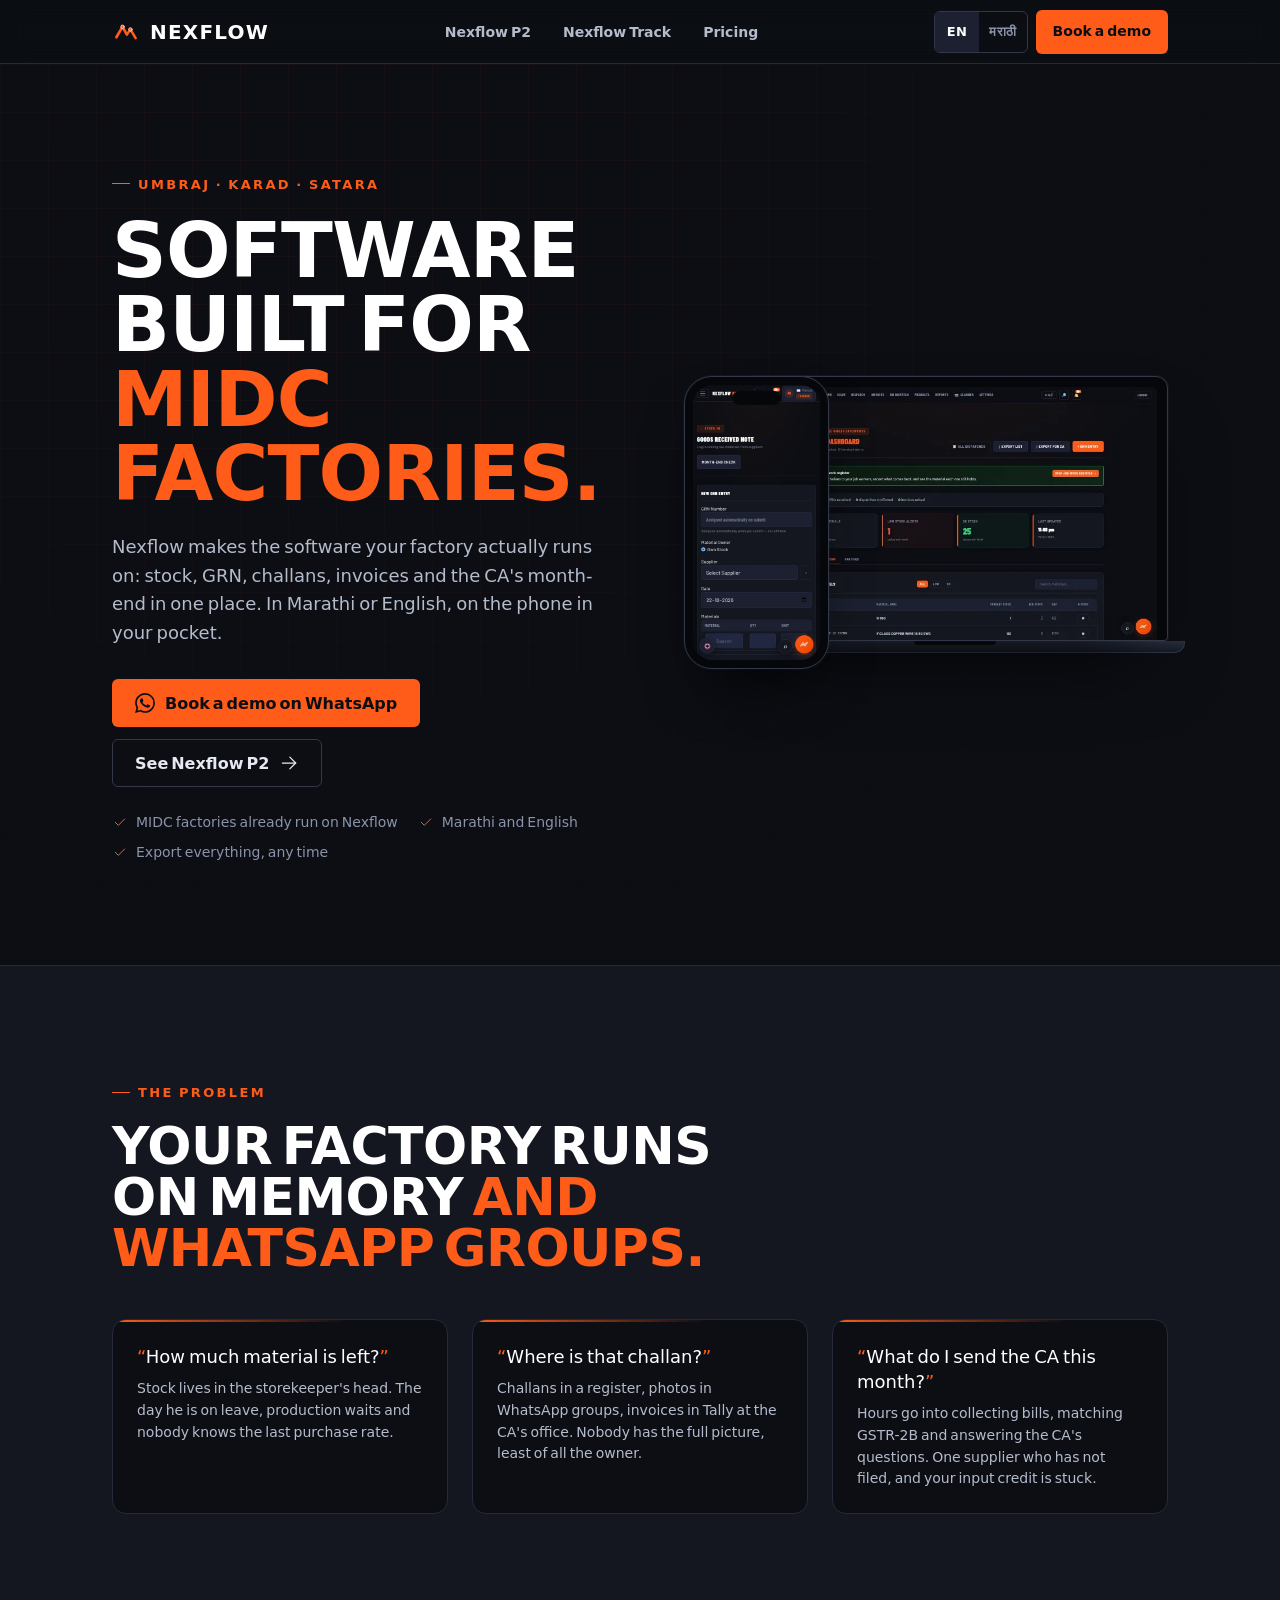
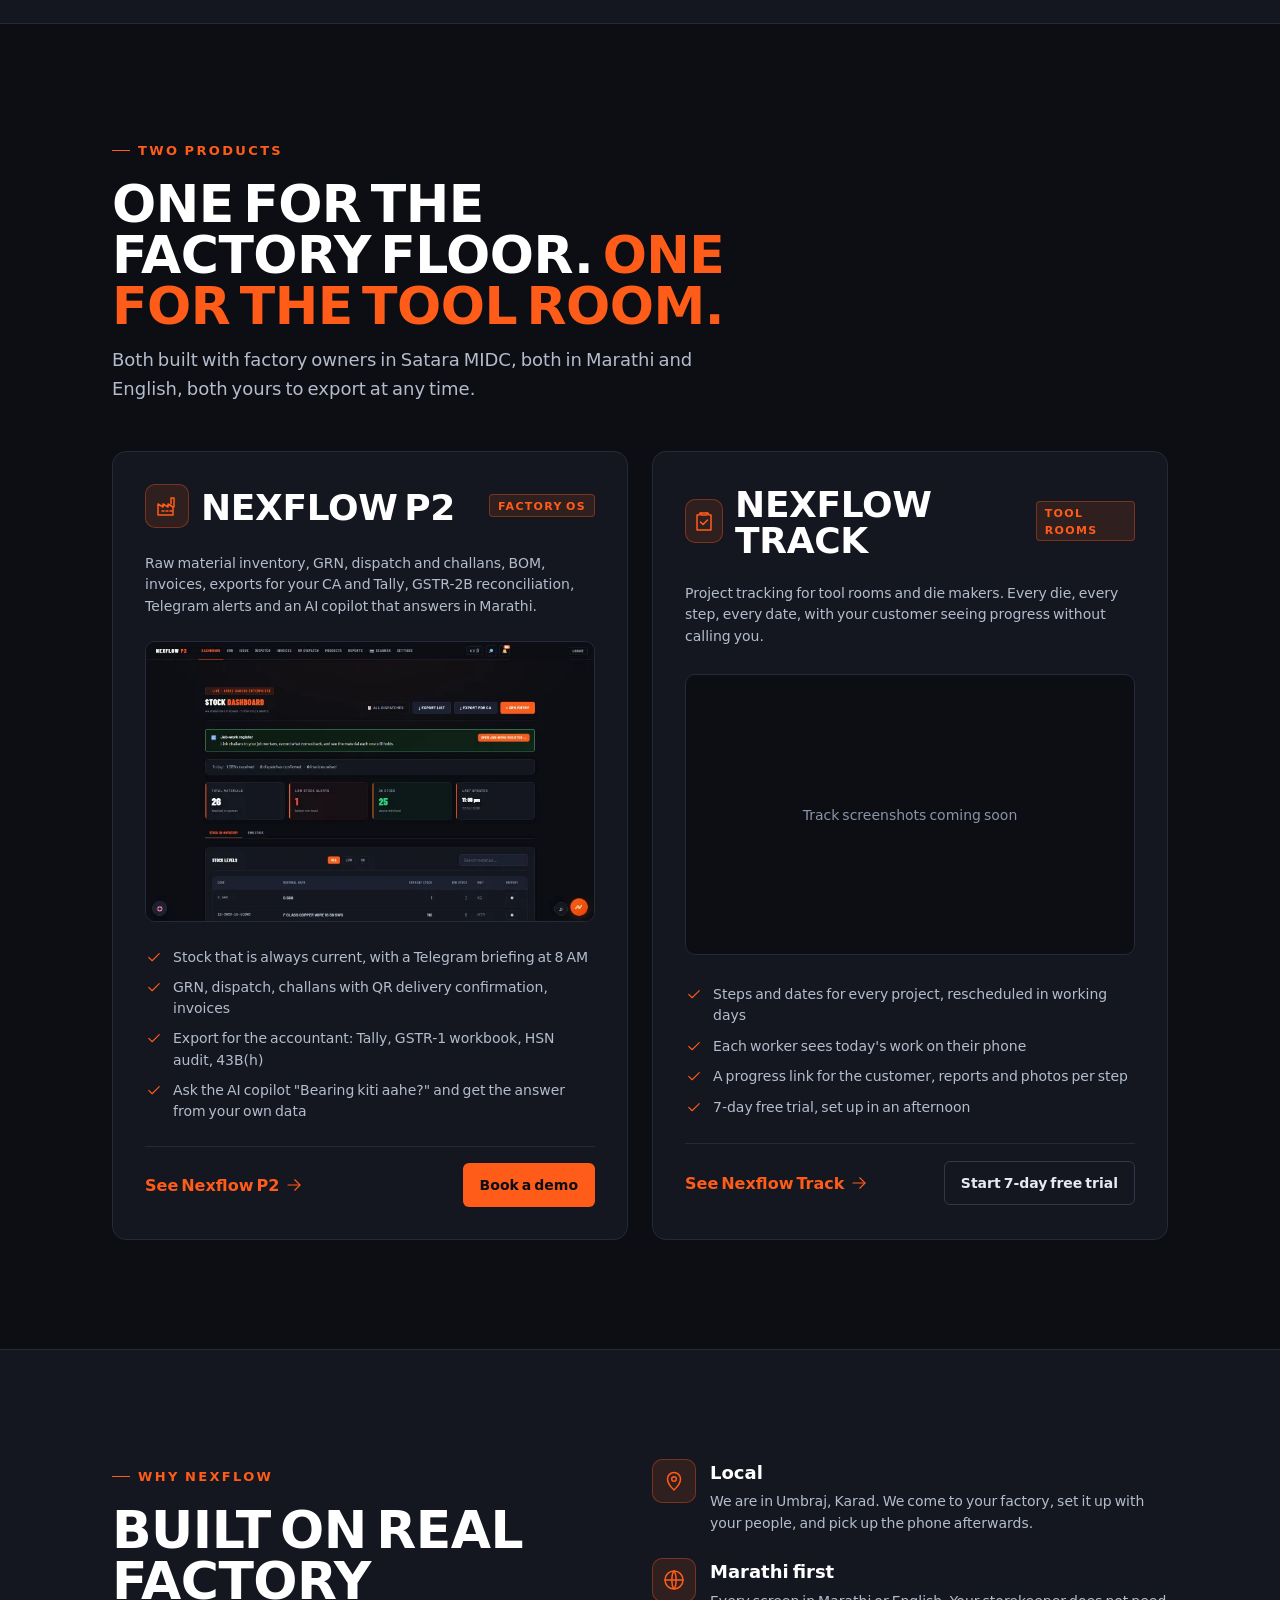
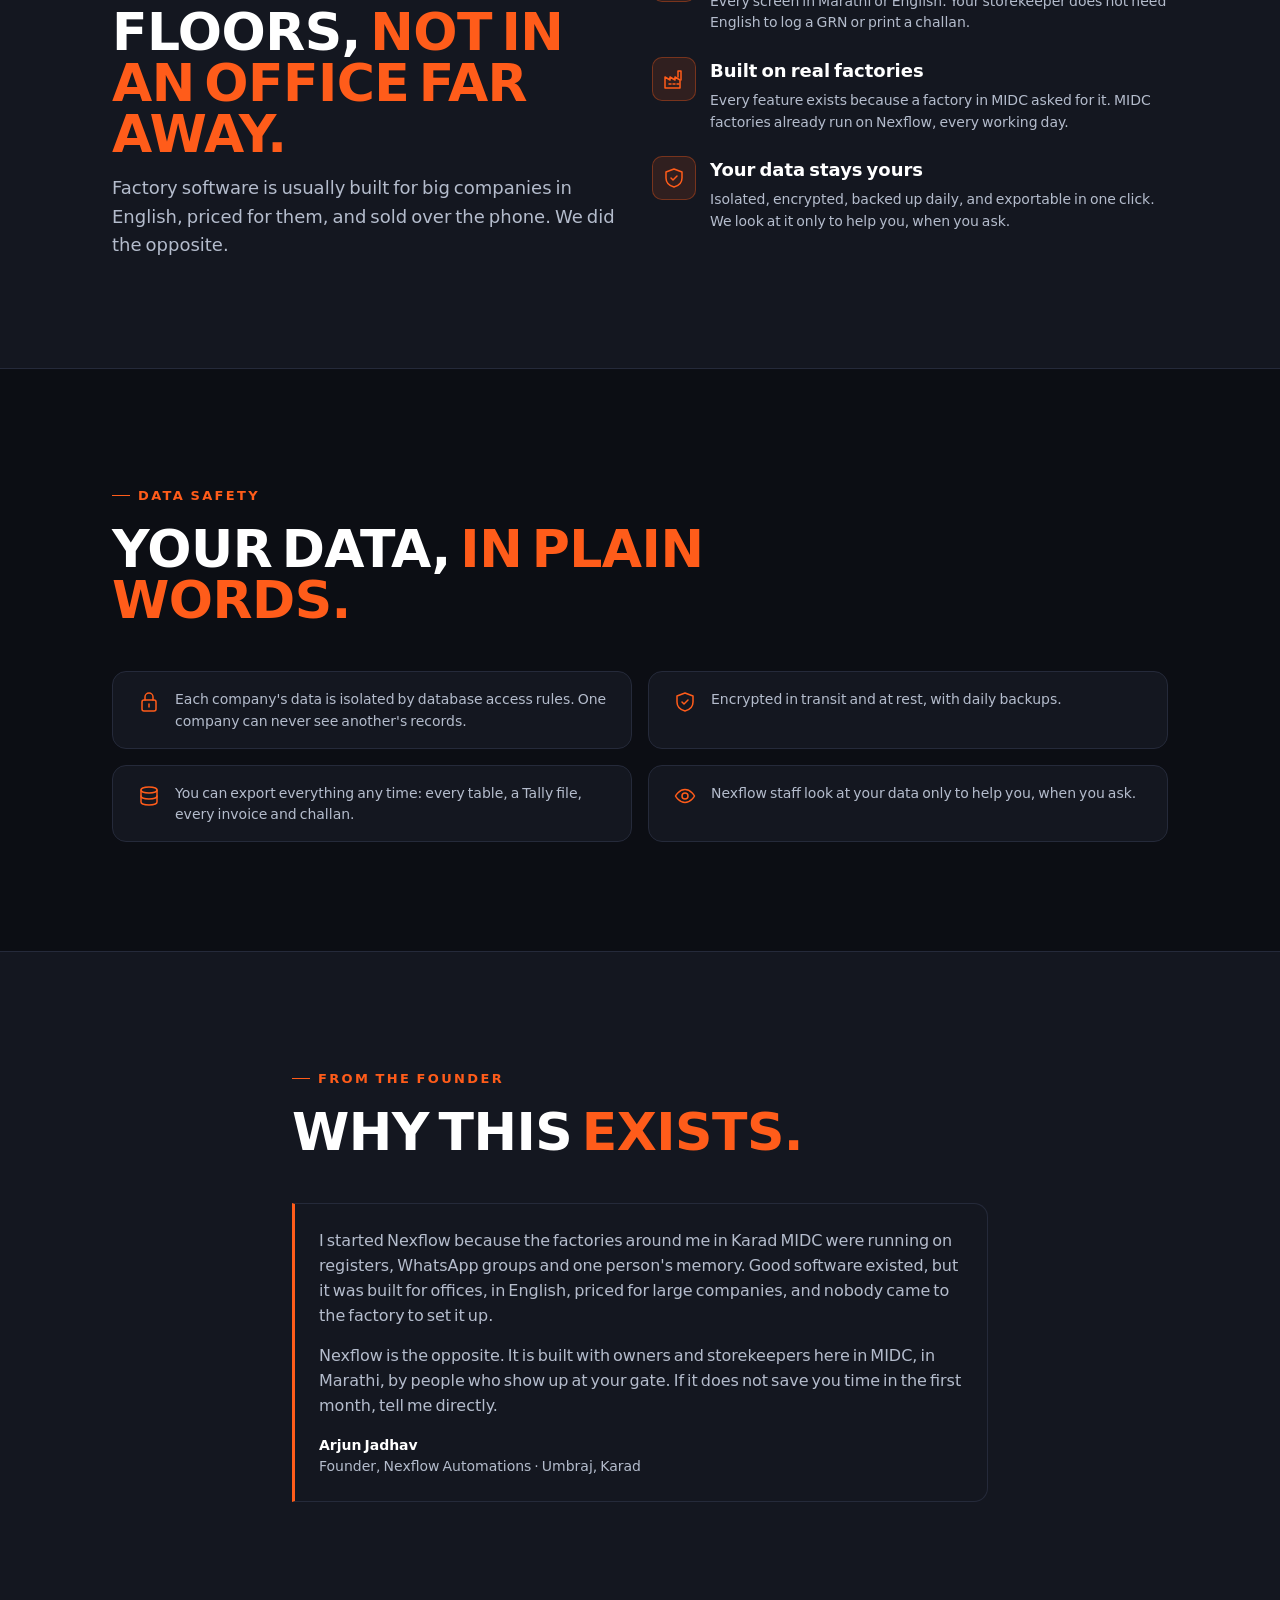
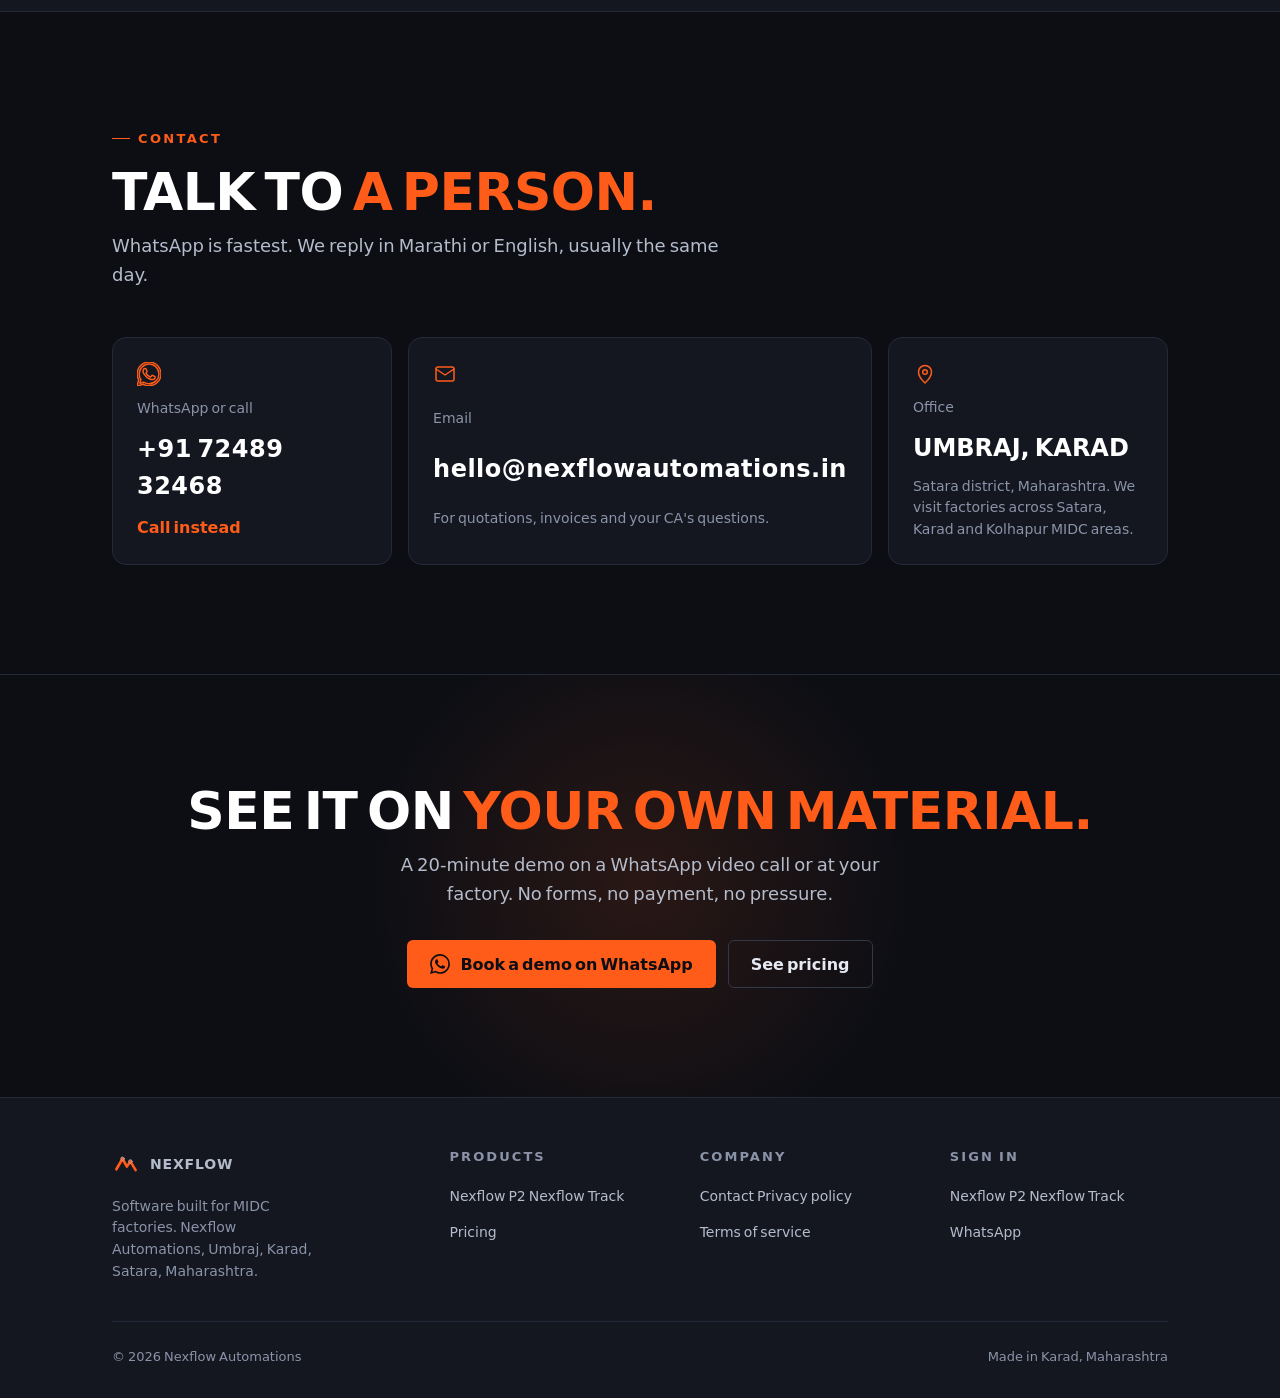
==== commit f5d8afce: "Screenshots from the P2 test tenant (reviewed, redacted) and LCP tweaks - assets/shots: dashboard-la" ====
--- a/index.html
+++ b/index.html
@@ -109,8 +109,8 @@
       <div class="device-laptop">
         <div class="device-laptop__screen">
           <picture>
-            <source srcset="assets/shots/dashboard-laptop.webp" type="image/webp">
-            <img src="assets/shots/dashboard-laptop.jpg" width="1440" height="900" alt="Nexflow P2 dashboard on a laptop: today's GRNs, dispatches, invoices and low-stock alerts" fetchpriority="high" decoding="async">
+            <source type="image/webp" srcset="assets/shots/dashboard-laptop-sm.webp 720w, assets/shots/dashboard-laptop.webp 1440w" sizes="(min-width: 900px) 560px, 92vw">
+            <img src="assets/shots/dashboard-laptop.jpg" srcset="assets/shots/dashboard-laptop-sm.jpg 720w, assets/shots/dashboard-laptop.jpg 1440w" sizes="(min-width: 900px) 560px, 92vw" width="1440" height="900" alt="Nexflow P2 dashboard on a laptop: today's GRNs, dispatches, invoices and low-stock alerts" fetchpriority="high" decoding="async">
           </picture>
         </div>
         <div class="device-laptop__base"></div>
@@ -167,8 +167,8 @@
         <p data-i18n="home.p2.desc">Raw material inventory, GRN, dispatch and challans, BOM, invoices, exports for your CA and Tally, GSTR-2B reconciliation, Telegram alerts and an AI copilot that answers in Marathi.</p>
         <div class="product__visual">
           <picture>
-            <source srcset="assets/shots/dashboard-laptop.webp" type="image/webp">
-            <img src="assets/shots/dashboard-laptop.jpg" width="1440" height="900" alt="Nexflow P2 dashboard" loading="lazy" decoding="async">
+            <source type="image/webp" srcset="assets/shots/dashboard-laptop-sm.webp 720w, assets/shots/dashboard-laptop.webp 1440w" sizes="(min-width: 900px) 560px, 92vw">
+            <img src="assets/shots/dashboard-laptop.jpg" srcset="assets/shots/dashboard-laptop-sm.jpg 720w, assets/shots/dashboard-laptop.jpg 1440w" sizes="(min-width: 900px) 560px, 92vw" width="1440" height="900" alt="Nexflow P2 dashboard" loading="lazy" decoding="async">
           </picture>
         </div>
         <ul>
